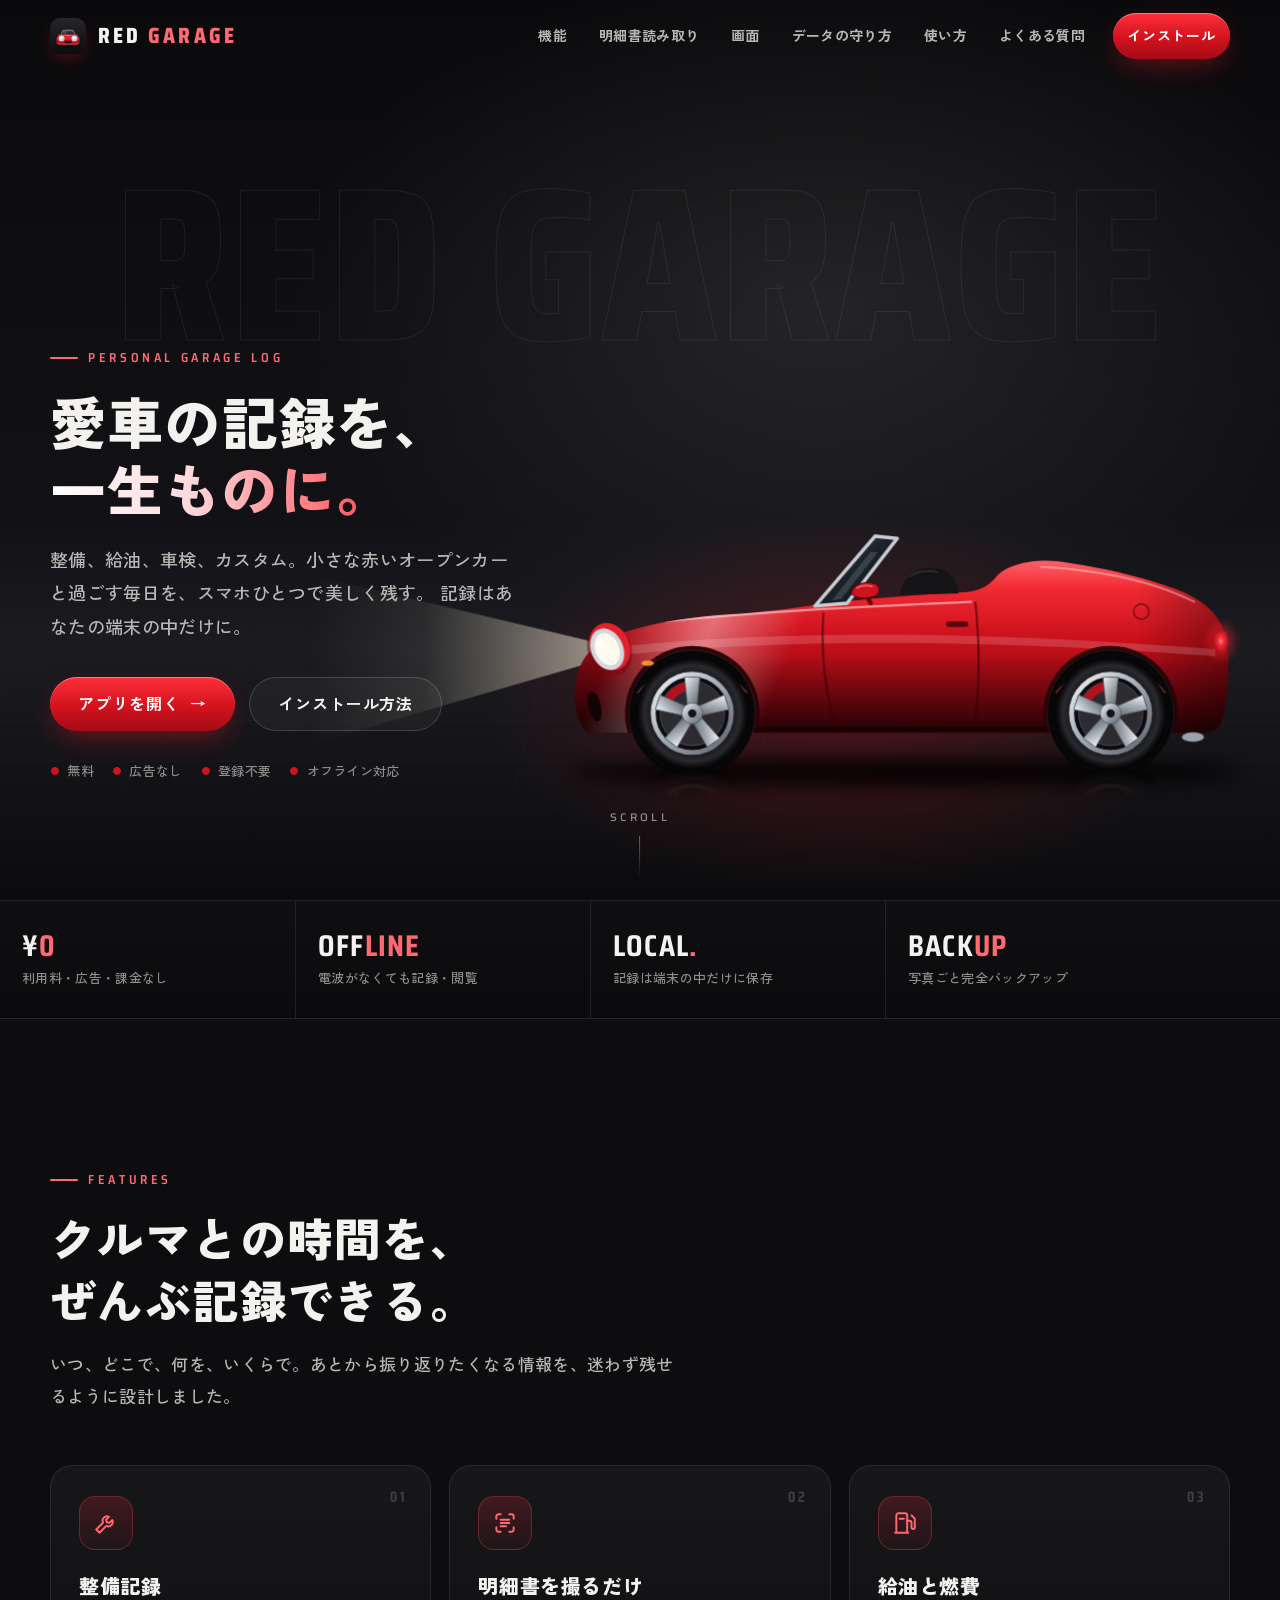
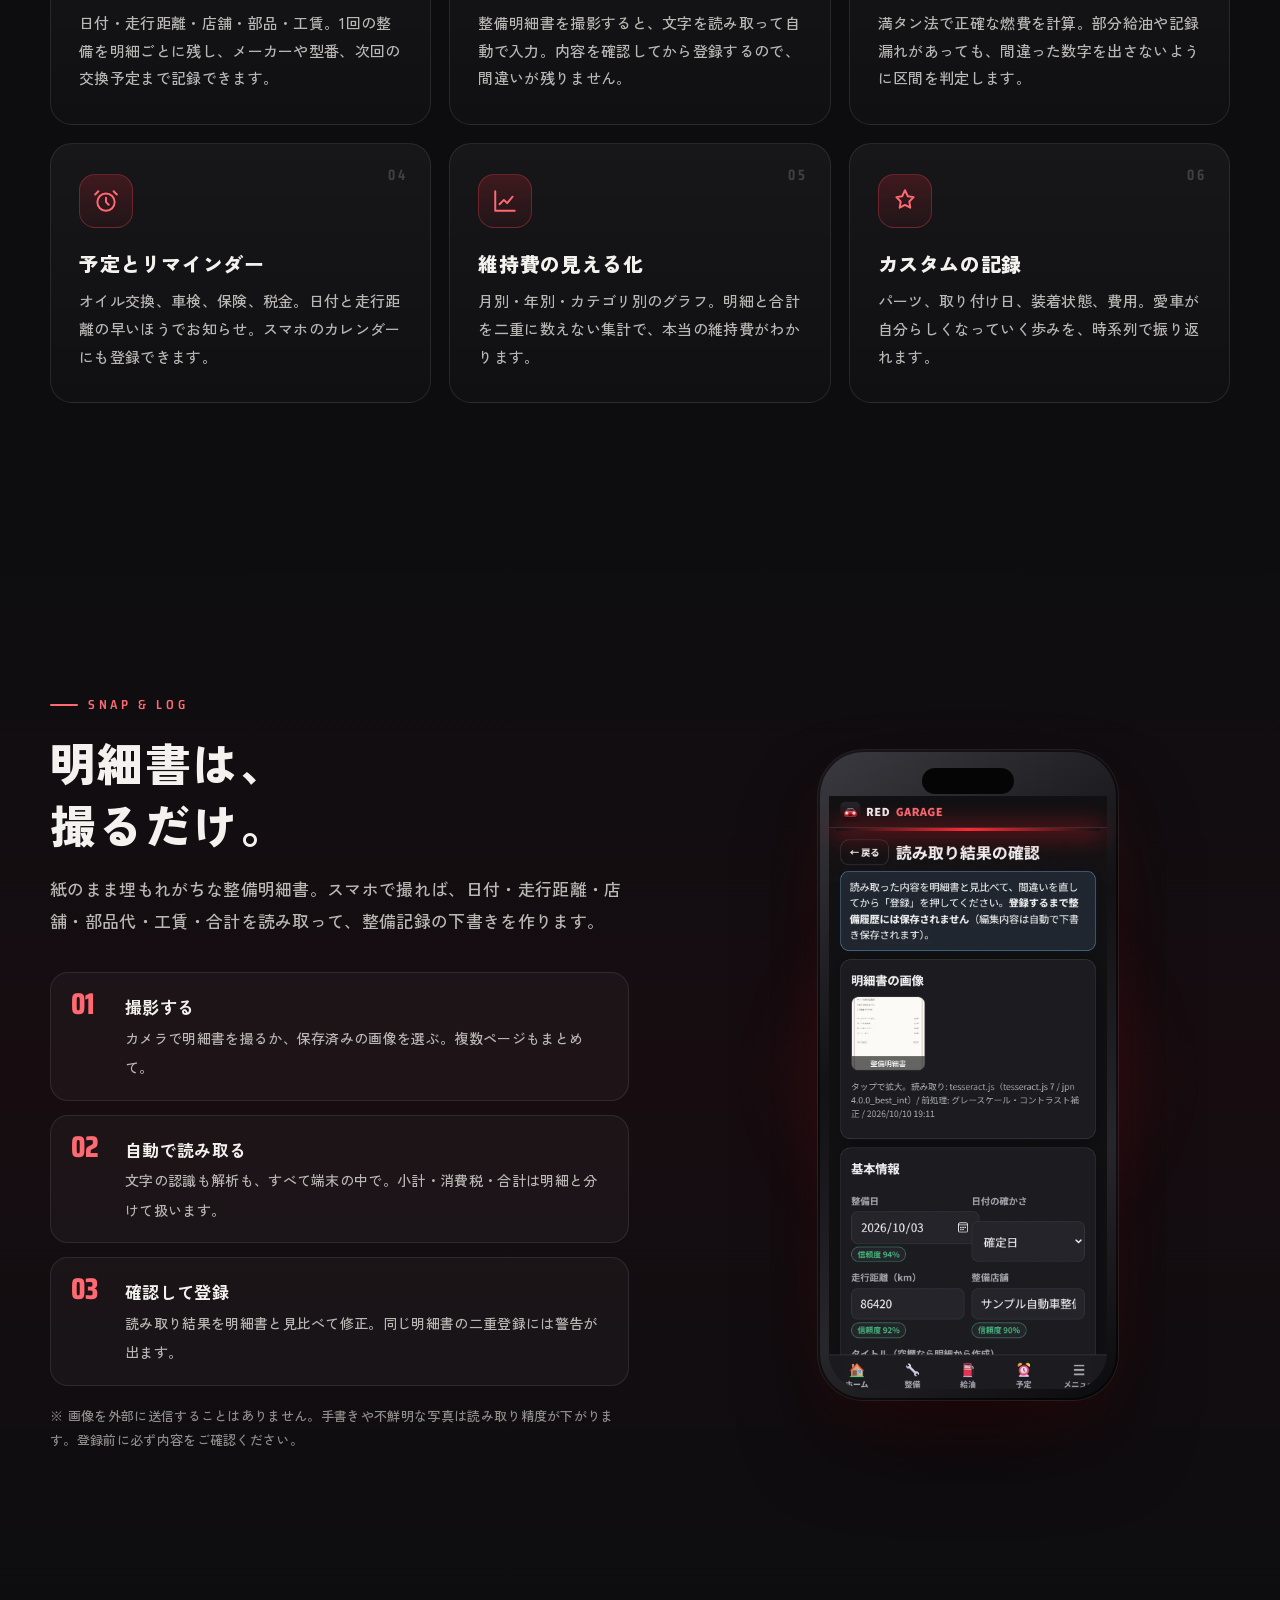
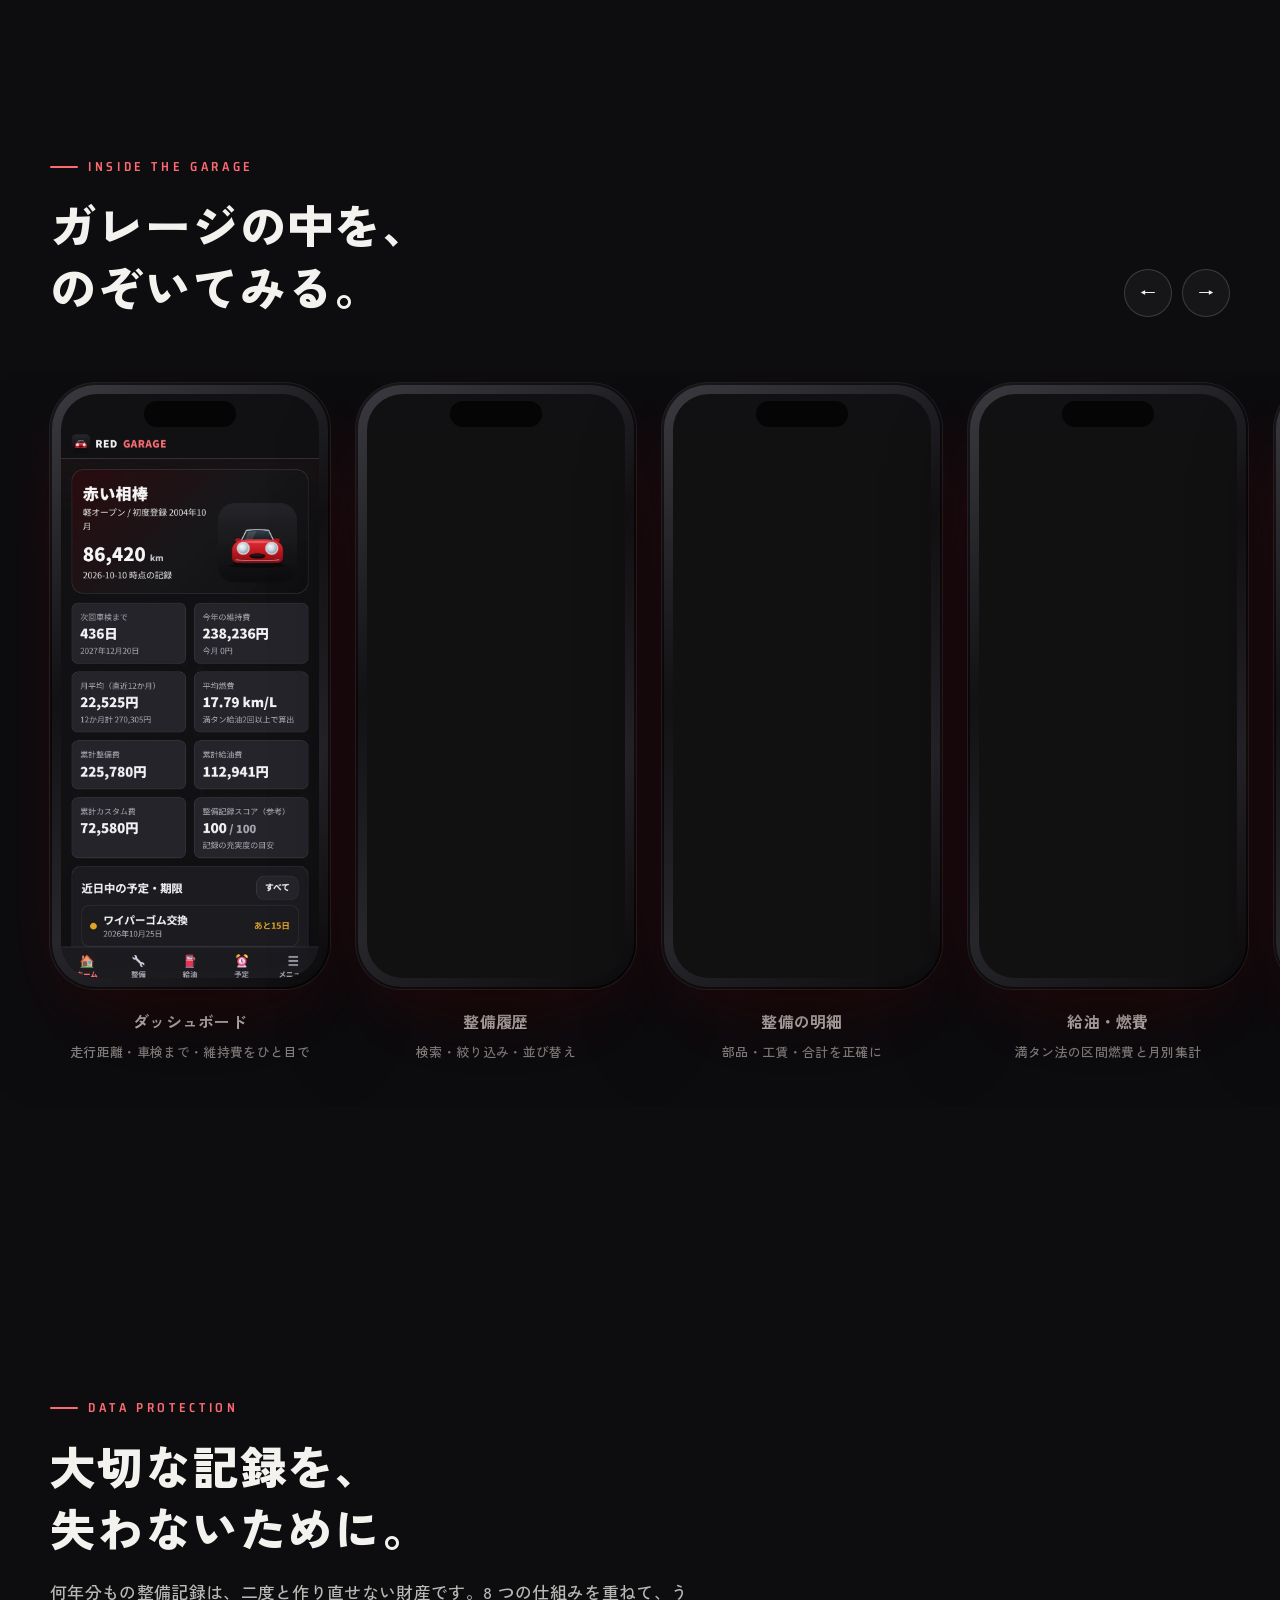
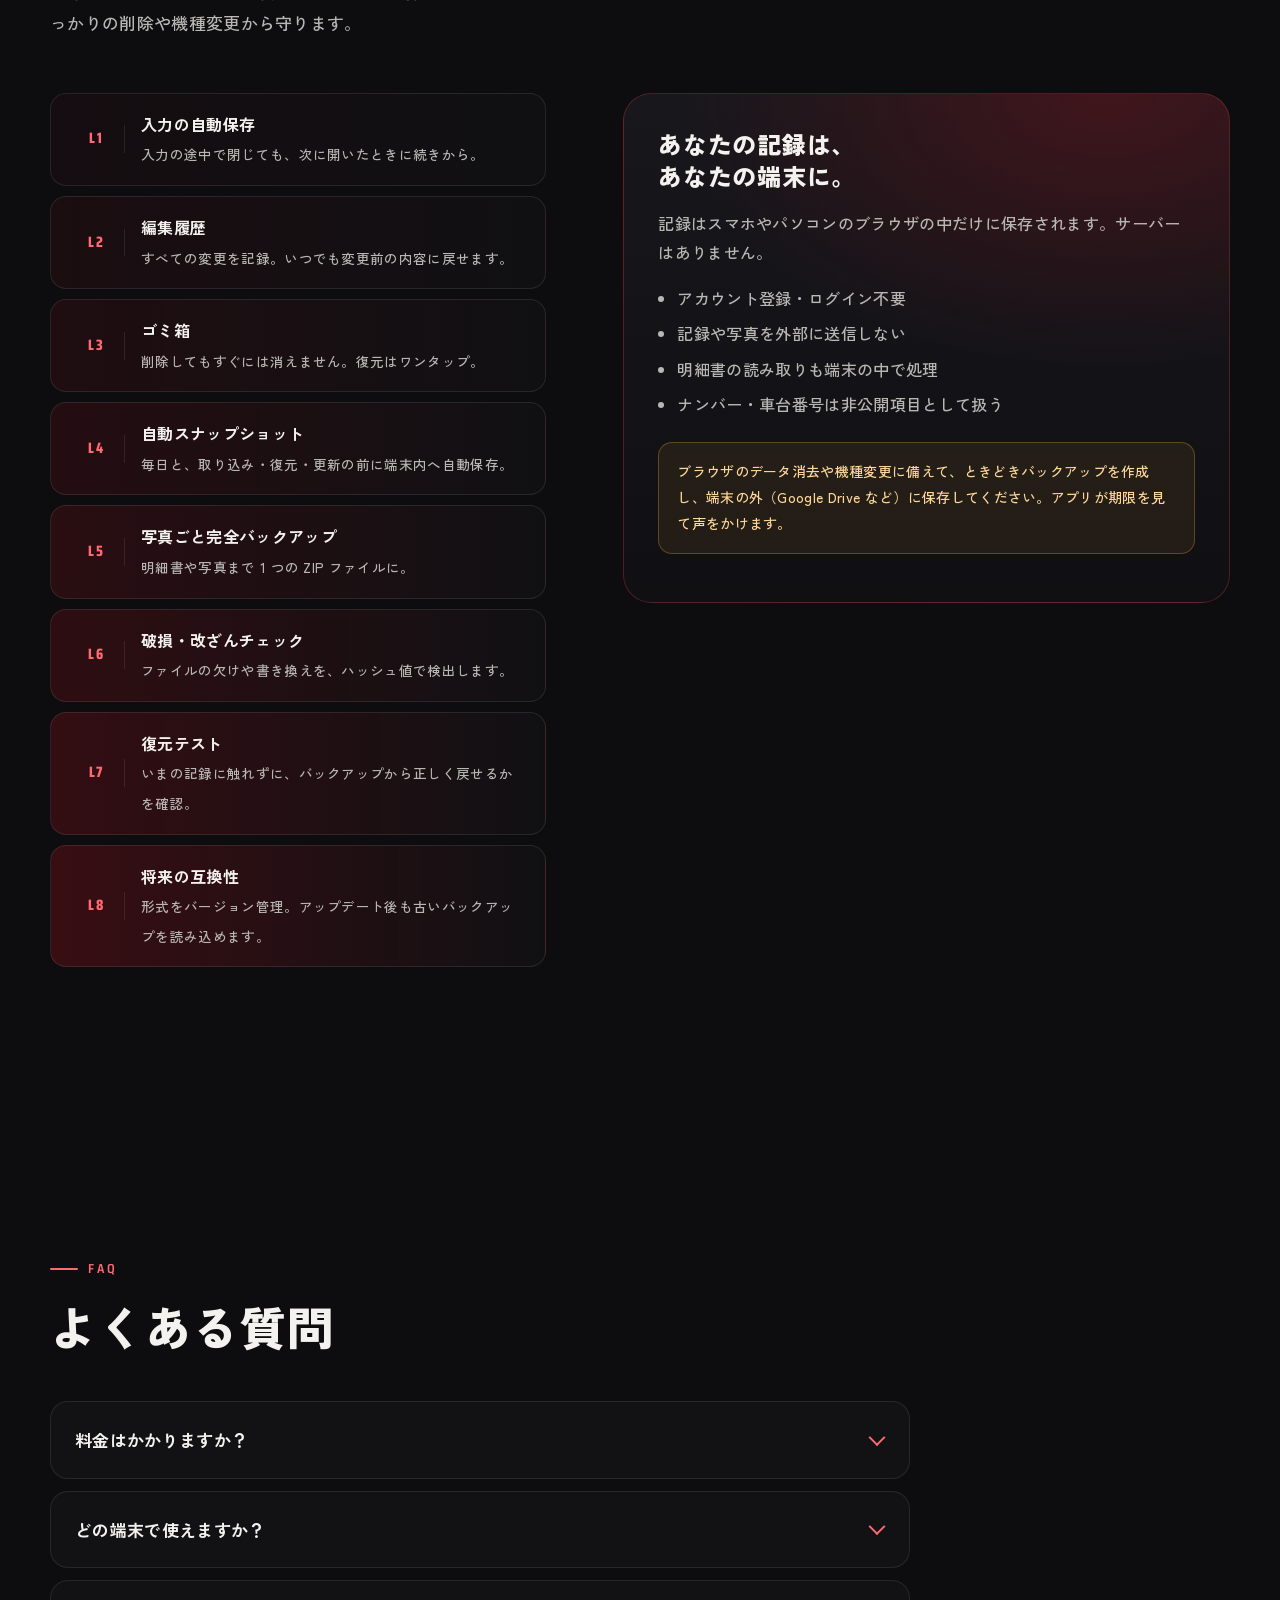
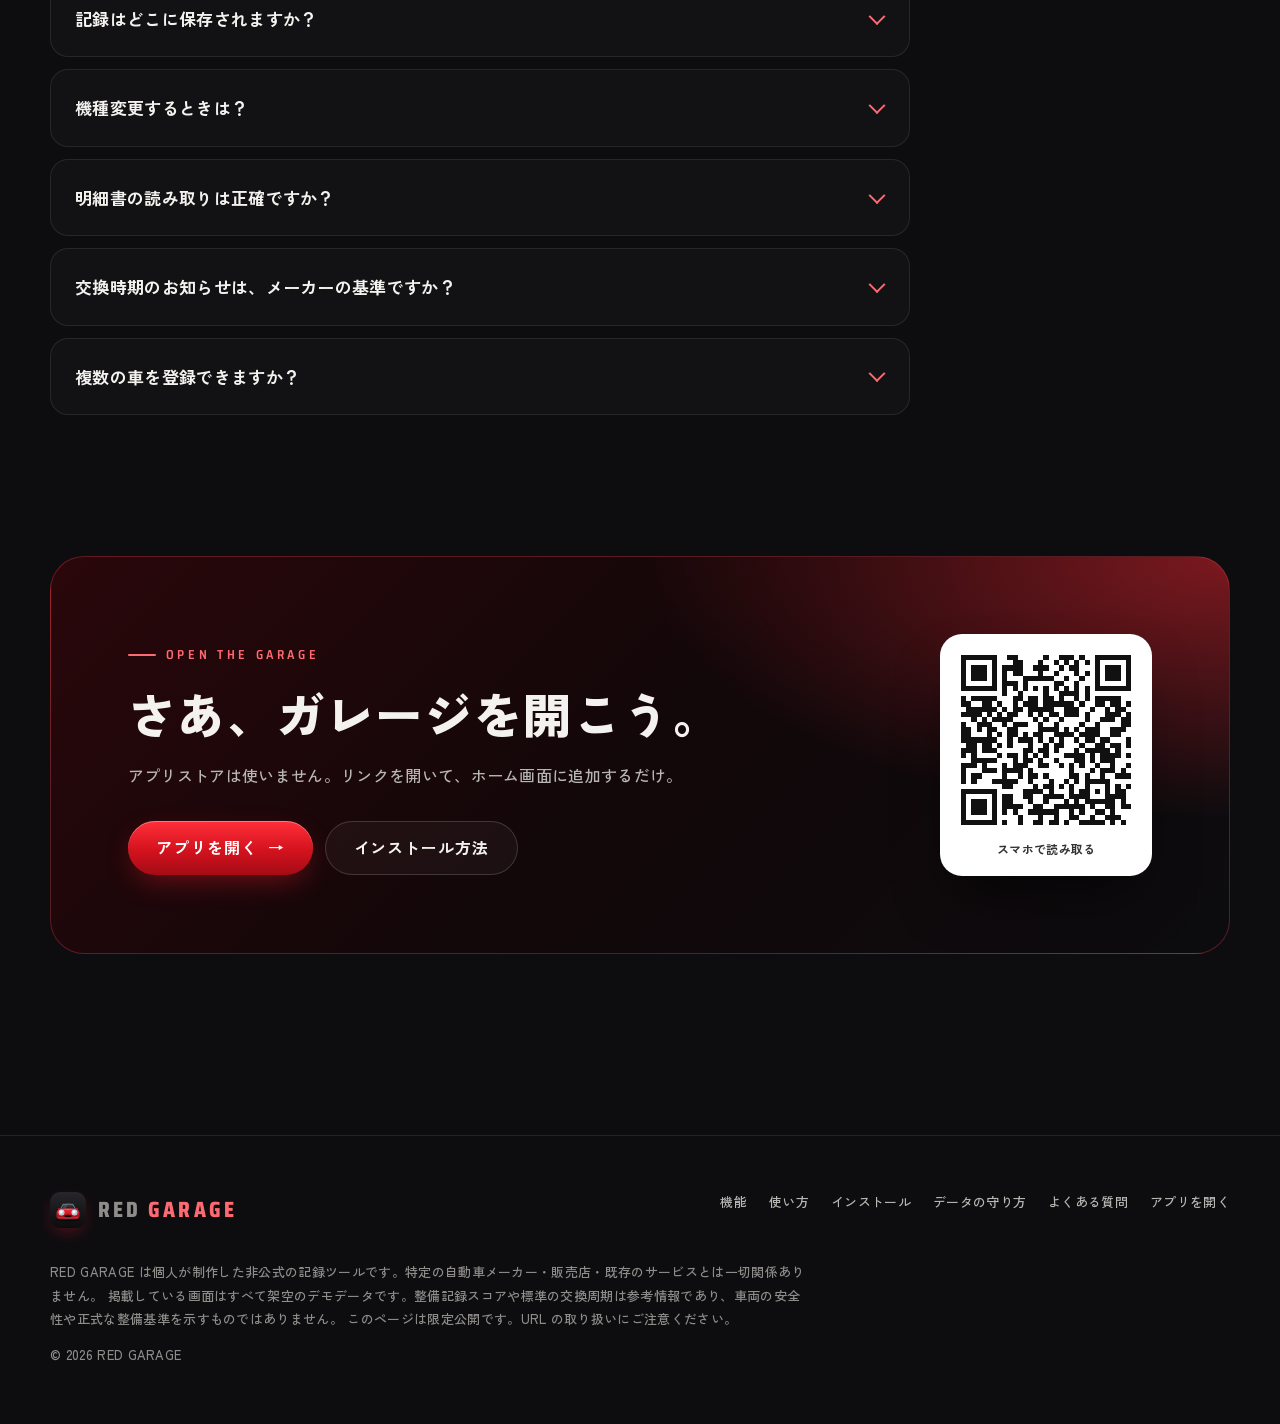
==== index.html @ fd44ebc1 "RED GARAGE 公開" ====
<!doctype html>
<html lang="ja" class="no-js">
  <head>
    <meta charset="UTF-8" />
<meta name="viewport" content="width=device-width, initial-scale=1, viewport-fit=cover" />
<meta name="theme-color" content="#0d0d10" />
<!-- 限定公開: 検索エンジン・AI クローラーに収集させない -->
<meta name="robots" content="noindex, nofollow, noarchive, noimageindex, nosnippet" />
<meta name="googlebot" content="noindex, nofollow" />
<meta name="referrer" content="strict-origin-when-cross-origin" />
<meta http-equiv="Content-Security-Policy" content="default-src 'self'; img-src 'self' data:; style-src 'self' 'unsafe-inline'; script-src 'self'; font-src 'self'; connect-src 'self'; object-src 'none'; base-uri 'self'; form-action 'none'" />
<meta property="og:type" content="website" />
<meta property="og:site_name" content="RED GARAGE" />
<meta property="og:image" content="https://donadonaa24-cyber.github.io/red-garage/og.png" />
<meta property="og:image:width" content="1200" />
<meta property="og:image:height" content="630" />
<meta name="twitter:card" content="summary_large_image" />
<link rel="icon" href="./icon.svg" type="image/svg+xml" />
<link rel="apple-touch-icon" href="./apple-touch-icon.png" />

    <title>RED GARAGE — 愛車の記録を、一生ものに。</title>
    <meta name="description" content="整備・給油・車検・カスタムの記録を、スマホの中に美しく残す個人用ガレージアプリ。無料・広告なし・オフライン対応。" />
    <meta property="og:title" content="RED GARAGE — 愛車の記録を、一生ものに。" />
    <meta property="og:description" content="整備・給油・車検・カスタムの記録を、スマホの中に美しく残す個人用ガレージアプリ。" />
    <meta property="og:url" content="https://donadonaa24-cyber.github.io/red-garage/" />
    <script type="module" crossorigin src="./assets/main-HFfTARI3.js"></script>
    <link rel="stylesheet" crossorigin href="./assets/main-BZOD5uUi.css">
  </head>
  <body data-page="index">
    <a class="skip" href="#main">本文へ移動</a>
<header class="header" id="top">
  <div class="wrap bar">
    <a class="logo" href="./index.html" aria-label="RED GARAGE トップ">
      <img src="./icon.svg" alt="" width="36" height="36" />
      <span>RED <b>GARAGE</b></span>
    </a>
    <button class="menu-btn" type="button" aria-label="メニューを開く" aria-expanded="false" aria-controls="site-nav"><span></span><span></span><span></span></button>
    <nav class="nav" id="site-nav" aria-label="サイト内メニュー">
      <a href="./index.html#features">機能</a>
      <a href="./index.html#scan">明細書読み取り</a>
      <a href="./index.html#screens">画面</a>
      <a href="./index.html#protect">データの守り方</a>
      <a href="./guide.html" data-nav="guide">使い方</a>
      <a href="./index.html#faq">よくある質問</a>
      <a class="btn btn-red btn-sm" href="./install.html" data-nav="install">インストール</a>
    </nav>
  </div>
</header>

    <main id="main">
      <!-- ============ HERO ============ -->
      <section class="hero" aria-labelledby="hero-title">
        <div class="hero-wordmark h-display" aria-hidden="true">RED GARAGE</div>
        <div class="wrap hero-inner">
          <div class="hero-copy">
            <span class="eyebrow rise">Personal Garage Log</span>
            <h1 id="hero-title" class="rise" style="--d: 0.08s"><span class="nb">愛車の記録を、</span><span class="accent">一生ものに。</span></h1>
            <p class="lead rise" style="--d: 0.16s">
              整備、給油、車検、カスタム。小さな赤いオープンカーと過ごす毎日を、スマホひとつで美しく残す。
              記録はあなたの端末の中だけに。
            </p>
            <div class="ctas rise" style="--d: 0.24s">
              <a class="btn btn-red" href="./app/">アプリを開く <span class="arrow" aria-hidden="true">→</span></a>
              <a class="btn" href="./install.html">インストール方法</a>
            </div>
            <div class="badges rise" style="--d: 0.32s"><span>無料</span><span>広告なし</span><span>登録不要</span><span>オフライン対応</span></div>
          </div>
          <div class="hero-car">
            <svg class="car-svg" viewBox="0 0 1200 560" xmlns="http://www.w3.org/2000/svg" role="img" aria-labelledby="car-title">
  <title id="car-title">赤い小型オープンカーのイラスト</title>
  <defs>
    <path id="body-shape" d="M150 410 C132 392 126 352 138 318 C146 296 162 282 186 272 C230 254 290 244 352 240 C400 237 440 232 478 226 C540 218 620 212 690 208 C712 207 724 200 736 186 C752 166 800 158 838 166 C880 172 940 184 994 204 C1030 218 1056 238 1064 270 C1072 304 1070 350 1060 392 C1056 404 1046 410 1032 410 L989.7 410 A94 94 0 1 0 810.3 410 L389.7 410 A94 94 0 1 0 210.3 410 Z"/>
    <linearGradient id="g-body" x1="0" y1="0" x2="0" y2="1">
      <stop offset="0" stop-color="#ff6168"/>
      <stop offset="0.16" stop-color="#f22a33"/>
      <stop offset="0.46" stop-color="#c9101b"/>
      <stop offset="0.78" stop-color="#8c0912"/>
      <stop offset="1" stop-color="#4f040a"/>
    </linearGradient>
    <linearGradient id="g-shade" x1="0" y1="0" x2="0" y2="1">
      <stop offset="0.55" stop-color="#000" stop-opacity="0"/>
      <stop offset="1" stop-color="#000" stop-opacity="0.55"/>
    </linearGradient>
    <linearGradient id="g-nose" x1="0" y1="0" x2="1" y2="0">
      <stop offset="0" stop-color="#000" stop-opacity="0.35"/>
      <stop offset="0.18" stop-color="#000" stop-opacity="0"/>
      <stop offset="0.85" stop-color="#000" stop-opacity="0"/>
      <stop offset="1" stop-color="#000" stop-opacity="0.4"/>
    </linearGradient>
    <linearGradient id="g-glass" x1="0" y1="0" x2="1" y2="1">
      <stop offset="0" stop-color="#55657a"/>
      <stop offset="0.45" stop-color="#1c232c"/>
      <stop offset="1" stop-color="#0b0e12"/>
    </linearGradient>
    <linearGradient id="g-sweep" x1="0" y1="0" x2="1" y2="0">
      <stop offset="0" stop-color="#fff" stop-opacity="0"/>
      <stop offset="0.5" stop-color="#fff" stop-opacity="0.38"/>
      <stop offset="1" stop-color="#fff" stop-opacity="0"/>
    </linearGradient>
    <radialGradient id="g-tire" cx="0.5" cy="0.5" r="0.5">
      <stop offset="0.7" stop-color="#18181b"/>
      <stop offset="0.86" stop-color="#2a2a2f"/>
      <stop offset="0.94" stop-color="#121214"/>
      <stop offset="1" stop-color="#050506"/>
    </radialGradient>
    <linearGradient id="g-rim" x1="0" y1="0" x2="1" y2="1">
      <stop offset="0" stop-color="#f4f6f8"/>
      <stop offset="0.45" stop-color="#a9b0b8"/>
      <stop offset="1" stop-color="#5d636b"/>
    </linearGradient>
    <radialGradient id="g-lens" cx="0.4" cy="0.35" r="0.75">
      <stop offset="0" stop-color="#ffffff"/>
      <stop offset="0.5" stop-color="#dfe7ef"/>
      <stop offset="1" stop-color="#7d8fa3"/>
    </radialGradient>
    <linearGradient id="g-beam" x1="1" y1="0" x2="0" y2="0">
      <stop offset="0" stop-color="#fff6dc" stop-opacity="0.55"/>
      <stop offset="0.6" stop-color="#fff6dc" stop-opacity="0.08"/>
      <stop offset="1" stop-color="#fff6dc" stop-opacity="0"/>
    </linearGradient>
    <radialGradient id="g-tail" cx="0.5" cy="0.5" r="0.5">
      <stop offset="0" stop-color="#ffd0d3"/>
      <stop offset="0.35" stop-color="#ff2b36"/>
      <stop offset="1" stop-color="#7a0710"/>
    </radialGradient>
    <linearGradient id="g-refl" x1="0" y1="0" x2="0" y2="1">
      <stop offset="0" stop-color="#fff" stop-opacity="0.22"/>
      <stop offset="0.35" stop-color="#fff" stop-opacity="0"/>
    </linearGradient>
    <mask id="m-refl" maskUnits="userSpaceOnUse" x="0" y="462" width="1200" height="120">
      <rect x="0" y="462" width="1200" height="120" fill="url(#g-refl)"/>
    </mask>
    <clipPath id="c-body"><use href="#body-shape"/></clipPath>
    <filter id="f-blur" x="-20%" y="-200%" width="140%" height="500%"><feGaussianBlur stdDeviation="12"/></filter>
    <filter id="f-glow" x="-100%" y="-100%" width="300%" height="300%"><feGaussianBlur stdDeviation="6"/></filter>
    <g id="wheel">
      <circle r="80" fill="url(#g-tire)"/>
      <circle r="58" fill="#0c0c0e"/>
      <circle r="46" fill="#2b2b30" stroke="#3d3d44" stroke-width="2"/>
      <path d="M-22 -40 A46 46 0 0 1 22 -40 L14 -30 A34 34 0 0 0 -14 -30 Z" fill="#b3121c" transform="rotate(-38)"/>
      <g class="wheel-spin">
        <circle r="56" fill="none" stroke="url(#g-rim)" stroke-width="7"/>
        <g fill="url(#g-rim)" stroke="#4a4f56" stroke-width="1">
          <path d="M-7 -12 L-11 -52 L11 -52 L7 -12 Z"/>
          <path d="M-7 -12 L-11 -52 L11 -52 L7 -12 Z" transform="rotate(72)"/>
          <path d="M-7 -12 L-11 -52 L11 -52 L7 -12 Z" transform="rotate(144)"/>
          <path d="M-7 -12 L-11 -52 L11 -52 L7 -12 Z" transform="rotate(216)"/>
          <path d="M-7 -12 L-11 -52 L11 -52 L7 -12 Z" transform="rotate(288)"/>
        </g>
        <circle r="15" fill="url(#g-rim)" stroke="#4a4f56"/>
        <circle r="6" fill="#141416"/>
      </g>
    </g>
    <g id="car-main">
      <!-- ホイールハウスの奥 -->
      <circle cx="300" cy="382" r="90" fill="#070708"/>
      <circle cx="900" cy="382" r="90" fill="#070708"/>
      <!-- ボディ -->
      <use href="#body-shape" fill="url(#g-body)"/>
      <g clip-path="url(#c-body)">
        <rect x="120" y="150" width="960" height="270" fill="url(#g-nose)"/>
        <rect x="120" y="150" width="960" height="270" fill="url(#g-shade)"/>
        <!-- 肩の映り込み -->
        <path d="M200 286 C380 268 640 258 1050 290 L1050 300 C640 270 380 280 200 298 Z" fill="#fff" opacity="0.16"/>
        <path d="M260 250 C400 236 520 230 700 222" stroke="#fff" stroke-opacity="0.5" stroke-width="3" fill="none" stroke-linecap="round"/>
        <path d="M800 172 C880 176 960 192 1020 222" stroke="#fff" stroke-opacity="0.35" stroke-width="3" fill="none" stroke-linecap="round"/>
        <!-- 光が流れる -->
        <g class="sweep"><rect x="300" y="140" width="260" height="300" fill="url(#g-sweep)" transform="skewX(-22)"/></g>
      </g>
      <!-- ホイールアーチの縁 -->
      <path d="M210.3 410 A94 94 0 1 1 389.7 410" fill="none" stroke="#2a0206" stroke-width="5"/>
      <path d="M810.3 410 A94 94 0 1 1 989.7 410" fill="none" stroke="#2a0206" stroke-width="5"/>
      <path d="M222 352 A100 100 0 0 1 378 352" fill="none" stroke="#ff7a80" stroke-opacity="0.35" stroke-width="2.5" stroke-linecap="round"/>
      <path d="M822 352 A100 100 0 0 1 978 352" fill="none" stroke="#ff7a80" stroke-opacity="0.35" stroke-width="2.5" stroke-linecap="round"/>
      <!-- サイドシルの陰 -->
      <path d="M392 404 L808 404" stroke="#000" stroke-opacity="0.5" stroke-width="6"/>
      <!-- ドアの合わせ目・ハンドル -->
      <path d="M488 238 C484 300 492 360 506 404" stroke="#3a0207" stroke-opacity="0.75" stroke-width="2.5" fill="none"/>
      <path d="M706 222 C713 290 712 350 704 404" stroke="#3a0207" stroke-opacity="0.75" stroke-width="2.5" fill="none"/>
      <rect x="664" y="250" width="32" height="8" rx="4" fill="#3a0207" opacity="0.8"/>
      <!-- 給油口 -->
      <circle cx="944" cy="236" r="11" fill="none" stroke="#3a0207" stroke-opacity="0.6" stroke-width="2"/>
      <!-- シート -->
      <path d="M598 212 C602 182 628 170 652 174 C672 178 680 194 682 210 Z" fill="#141416"/>
      <path d="M612 186 C622 178 640 176 652 180" stroke="#2c2c31" stroke-width="3" fill="none"/>
      <!-- フロントガラス -->
      <path d="M476 228 L562 128 L594 131 L522 224 Z" fill="url(#g-glass)" stroke="#c9ced4" stroke-width="5" stroke-linejoin="round"/>
      <path d="M500 220 L556 150 L566 151 L514 218 Z" fill="#fff" opacity="0.14"/>
      <!-- ミラー -->
      <path d="M556 224 L548 210" stroke="#5c050b" stroke-width="6" stroke-linecap="round"/>
      <path d="M528 210 C530 196 548 192 562 196 C570 199 570 210 562 214 C552 218 534 218 528 210 Z" fill="#d0141e" stroke="#5c050b" stroke-width="1.5"/>
      <path d="M536 202 C542 198 552 198 558 200" stroke="#ff9aa0" stroke-opacity="0.6" stroke-width="2.5" fill="none" stroke-linecap="round"/>
      <!-- 丸目ヘッドライト -->
      <g transform="rotate(-24 178 290)">
        <ellipse cx="181" cy="292" rx="31" ry="39" fill="#7d0710" opacity="0.55"/>
        <ellipse cx="183" cy="288" rx="28" ry="35" fill="#e2222c"/>
        <ellipse cx="178" cy="290" rx="23" ry="31" fill="#d4d8dd"/>
        <ellipse class="lamp-core" cx="178" cy="290" rx="17" ry="24" fill="url(#g-lens)"/>
        <ellipse cx="172" cy="281" rx="5" ry="7" fill="#fff" opacity="0.9"/>
      </g>
      <!-- ウインカー・開口部 -->
      <ellipse cx="236" cy="310" rx="9" ry="4" fill="#ff9d2e" opacity="0.9"/>
      <ellipse cx="160" cy="372" rx="9" ry="22" fill="#130305" transform="rotate(-12 160 372)"/>
      <!-- テールランプ -->
      <ellipse cx="1058" cy="278" rx="11" ry="17" fill="url(#g-tail)"/>
      <ellipse cx="1058" cy="278" rx="20" ry="26" fill="#ff2b36" opacity="0.35" filter="url(#f-glow)"/>
      <!-- マフラー -->
      <ellipse cx="1018" cy="416" rx="16" ry="7" fill="#9aa1a9" stroke="#3d4148"/>
      <!-- 車輪 -->
      <use href="#wheel" x="300" y="382"/>
      <use href="#wheel" x="900" y="382"/>
    </g>
  </defs>

  <!-- 床の影 -->
  <ellipse cx="606" cy="466" rx="480" ry="20" fill="#000" opacity="0.85" filter="url(#f-blur)"/>
  <g class="drive">
    <!-- ヘッドライトの光 -->
    <path class="beam" d="M170 282 L-260 180 L-260 430 L172 304 Z" fill="url(#g-beam)" style="mix-blend-mode:screen"/>
    <use href="#car-main"/>
    <!-- 床への映り込み -->
    <g mask="url(#m-refl)" opacity="0.9">
      <use href="#car-main" transform="translate(0 924) scale(1 -1)"/>
    </g>
  </g>
</svg>

          </div>
        </div>
        <div class="scroll-cue" aria-hidden="true">SCROLL<i></i></div>
      </section>

      <!-- ============ STRIP ============ -->
      <div class="strip">
        <ul class="wrap">
          <li class="reveal"><div class="k">¥<em>0</em></div><div class="v">利用料・広告・課金なし</div></li>
          <li class="reveal" style="--d: 0.08s"><div class="k">OFF<em>LINE</em></div><div class="v">電波がなくても記録・閲覧</div></li>
          <li class="reveal" style="--d: 0.16s"><div class="k">LOCAL<em>.</em></div><div class="v">記録は端末の中だけに保存</div></li>
          <li class="reveal" style="--d: 0.24s"><div class="k">BACK<em>UP</em></div><div class="v">写真ごと完全バックアップ</div></li>
        </ul>
      </div>

      <!-- ============ FEATURES ============ -->
      <section class="block" id="features" aria-labelledby="features-title">
        <div class="wrap">
          <span class="eyebrow reveal">Features</span>
          <h2 id="features-title" class="section-title reveal">クルマとの時間を、<br />ぜんぶ記録できる。</h2>
          <p class="section-lead reveal">いつ、どこで、何を、いくらで。あとから振り返りたくなる情報を、迷わず残せるように設計しました。</p>
          <div class="grid-3">
            <article class="card reveal">
              <span class="num">01</span>
              <div class="ico"><svg viewBox="0 0 24 24" fill="none" stroke="currentColor" stroke-width="1.8" stroke-linecap="round" stroke-linejoin="round"><path d="M14.7 6.3a4 4 0 0 0-5.4 5.4L3 18l3 3 6.3-6.3a4 4 0 0 0 5.4-5.4l-2.6 2.6-2.4-.6-.6-2.4z"/></svg></div>
              <h3>整備記録</h3>
              <p>日付・走行距離・店舗・部品・工賃。1回の整備を明細ごとに残し、メーカーや型番、次回の交換予定まで記録できます。</p>
            </article>
            <article class="card reveal" style="--d: 0.08s">
              <span class="num">02</span>
              <div class="ico"><svg viewBox="0 0 24 24" fill="none" stroke="currentColor" stroke-width="1.8" stroke-linecap="round" stroke-linejoin="round"><path d="M4 8V6a2 2 0 0 1 2-2h2M16 4h2a2 2 0 0 1 2 2v2M20 16v2a2 2 0 0 1-2 2h-2M8 20H6a2 2 0 0 1-2-2v-2"/><path d="M8 9h8M8 12h8M8 15h5"/></svg></div>
              <h3>明細書を撮るだけ</h3>
              <p>整備明細書を撮影すると、文字を読み取って自動で入力。内容を確認してから登録するので、間違いが残りません。</p>
            </article>
            <article class="card reveal" style="--d: 0.16s">
              <span class="num">03</span>
              <div class="ico"><svg viewBox="0 0 24 24" fill="none" stroke="currentColor" stroke-width="1.8" stroke-linecap="round" stroke-linejoin="round"><path d="M4 21V5a2 2 0 0 1 2-2h6a2 2 0 0 1 2 2v16M3 21h12M7 8h4"/><path d="M14 10h2a2 2 0 0 1 2 2v4a1.5 1.5 0 0 0 3 0V8l-3-3"/></svg></div>
              <h3>給油と燃費</h3>
              <p>満タン法で正確な燃費を計算。部分給油や記録漏れがあっても、間違った数字を出さないように区間を判定します。</p>
            </article>
            <article class="card reveal">
              <span class="num">04</span>
              <div class="ico"><svg viewBox="0 0 24 24" fill="none" stroke="currentColor" stroke-width="1.8" stroke-linecap="round" stroke-linejoin="round"><circle cx="12" cy="13" r="8"/><path d="M12 9v4l2.5 2.5M5 3 2 6M19 3l3 3"/></svg></div>
              <h3>予定とリマインダー</h3>
              <p>オイル交換、車検、保険、税金。日付と走行距離の早いほうでお知らせ。スマホのカレンダーにも登録できます。</p>
            </article>
            <article class="card reveal" style="--d: 0.08s">
              <span class="num">05</span>
              <div class="ico"><svg viewBox="0 0 24 24" fill="none" stroke="currentColor" stroke-width="1.8" stroke-linecap="round" stroke-linejoin="round"><path d="M3 3v18h18"/><path d="M7 15l4-4 3 3 5-6"/></svg></div>
              <h3>維持費の見える化</h3>
              <p>月別・年別・カテゴリ別のグラフ。明細と合計を二重に数えない集計で、本当の維持費がわかります。</p>
            </article>
            <article class="card reveal" style="--d: 0.16s">
              <span class="num">06</span>
              <div class="ico"><svg viewBox="0 0 24 24" fill="none" stroke="currentColor" stroke-width="1.8" stroke-linecap="round" stroke-linejoin="round"><path d="M12 2l2.6 5.6L20 8.4l-4 4.1.9 5.7L12 15.6 7.1 18.2 8 12.5 4 8.4l5.4-.8z"/></svg></div>
              <h3>カスタムの記録</h3>
              <p>パーツ、取り付け日、装着状態、費用。愛車が自分らしくなっていく歩みを、時系列で振り返れます。</p>
            </article>
          </div>
        </div>
      </section>

      <!-- ============ SCAN ============ -->
      <section class="block" id="scan" aria-labelledby="scan-title" style="background: linear-gradient(180deg, transparent, rgba(211, 18, 29, 0.05) 50%, transparent)">
        <div class="wrap split">
          <div>
            <span class="eyebrow reveal">Snap &amp; Log</span>
            <h2 id="scan-title" class="section-title reveal">明細書は、<br />撮るだけ。</h2>
            <p class="section-lead reveal">紙のまま埋もれがちな整備明細書。スマホで撮れば、日付・走行距離・店舗・部品代・工賃・合計を読み取って、整備記録の下書きを作ります。</p>
            <ol class="steps">
              <li class="reveal"><strong>撮影する</strong><span>カメラで明細書を撮るか、保存済みの画像を選ぶ。複数ページもまとめて。</span></li>
              <li class="reveal" style="--d: 0.08s"><strong>自動で読み取る</strong><span>文字の認識も解析も、すべて端末の中で。小計・消費税・合計は明細と分けて扱います。</span></li>
              <li class="reveal" style="--d: 0.16s"><strong>確認して登録</strong><span>読み取り結果を明細書と見比べて修正。同じ明細書の二重登録には警告が出ます。</span></li>
            </ol>
            <p class="note reveal">※ 画像を外部に送信することはありません。手書きや不鮮明な写真は読み取り精度が下がります。登録前に必ず内容をご確認ください。</p>
          </div>
          <div class="split-media reveal">
            <div class="halo"></div>
            <div class="phone scan"><img src="./shots/ocr-review.webp" alt="明細書の読み取り結果を確認する画面" width="390" height="844" loading="lazy" decoding="async" /></div>
          </div>
        </div>
      </section>

      <!-- ============ SCREENS ============ -->
      <section class="block" id="screens" aria-labelledby="screens-title">
        <div class="wrap head-row">
          <div>
            <span class="eyebrow reveal">Inside the Garage</span>
            <h2 id="screens-title" class="section-title reveal">ガレージの中を、<br />のぞいてみる。</h2>
          </div>
          <div class="gallery-nav reveal">
            <button type="button" data-scroll="-1" aria-label="前の画面">←</button>
            <button type="button" data-scroll="1" aria-label="次の画面">→</button>
          </div>
        </div>
        <div class="gallery" tabindex="0" aria-label="アプリの画面（横にスクロール）">
          <figure class="reveal"><div class="phone"><img src="./shots/dashboard.webp" alt="ダッシュボード画面" width="390" height="844" loading="lazy" decoding="async" /></div><figcaption><b>ダッシュボード</b><span>走行距離・車検まで・維持費をひと目で</span></figcaption></figure>
          <figure class="reveal" style="--d: 0.06s"><div class="phone"><img src="./shots/maintenance.webp" alt="整備履歴の一覧画面" width="390" height="844" loading="lazy" decoding="async" /></div><figcaption><b>整備履歴</b><span>検索・絞り込み・並び替え</span></figcaption></figure>
          <figure class="reveal" style="--d: 0.12s"><div class="phone"><img src="./shots/maintenance-detail.webp" alt="整備記録の明細画面" width="390" height="844" loading="lazy" decoding="async" /></div><figcaption><b>整備の明細</b><span>部品・工賃・合計を正確に</span></figcaption></figure>
          <figure class="reveal" style="--d: 0.18s"><div class="phone"><img src="./shots/fuel.webp" alt="給油と燃費の画面" width="390" height="844" loading="lazy" decoding="async" /></div><figcaption><b>給油・燃費</b><span>満タン法の区間燃費と月別集計</span></figcaption></figure>
          <figure class="reveal"><div class="phone"><img src="./shots/reminders.webp" alt="予定とリマインダーの画面" width="390" height="844" loading="lazy" decoding="async" /></div><figcaption><b>予定・リマインダー</b><span>日付と走行距離で管理</span></figcaption></figure>
          <figure class="reveal"><div class="phone"><img src="./shots/dashboard-charts.webp" alt="月別とカテゴリ別の支出グラフ" width="390" height="844" loading="lazy" decoding="async" /></div><figcaption><b>維持費グラフ</b><span>月別・カテゴリ別に分析</span></figcaption></figure>
          <figure class="reveal"><div class="phone"><img src="./shots/backup.webp" alt="バックアップと復元の画面" width="390" height="844" loading="lazy" decoding="async" /></div><figcaption><b>バックアップ</b><span>写真ごと保存・復元テスト</span></figcaption></figure>
        </div>
      </section>

      <!-- ============ PROTECT ============ -->
      <section class="block" id="protect" aria-labelledby="protect-title">
        <div class="wrap">
          <span class="eyebrow reveal">Data Protection</span>
          <h2 id="protect-title" class="section-title reveal">大切な記録を、<br />失わないために。</h2>
          <p class="section-lead reveal">何年分もの整備記録は、二度と作り直せない財産です。8 つの仕組みを重ねて、うっかりの削除や機種変更から守ります。</p>
          <div class="shield-wrap">
            <ol class="layers">
              <li class="reveal" style="--i: 1"><span class="lv">L1</span><div><b>入力の自動保存</b><span>入力の途中で閉じても、次に開いたときに続きから。</span></div></li>
              <li class="reveal" style="--i: 2"><span class="lv">L2</span><div><b>編集履歴</b><span>すべての変更を記録。いつでも変更前の内容に戻せます。</span></div></li>
              <li class="reveal" style="--i: 3"><span class="lv">L3</span><div><b>ゴミ箱</b><span>削除してもすぐには消えません。復元はワンタップ。</span></div></li>
              <li class="reveal" style="--i: 4"><span class="lv">L4</span><div><b>自動スナップショット</b><span>毎日と、取り込み・復元・更新の前に端末内へ自動保存。</span></div></li>
              <li class="reveal" style="--i: 5"><span class="lv">L5</span><div><b>写真ごと完全バックアップ</b><span>明細書や写真まで 1 つの ZIP ファイルに。</span></div></li>
              <li class="reveal" style="--i: 6"><span class="lv">L6</span><div><b>破損・改ざんチェック</b><span>ファイルの欠けや書き換えを、ハッシュ値で検出します。</span></div></li>
              <li class="reveal" style="--i: 7"><span class="lv">L7</span><div><b>復元テスト</b><span>いまの記録に触れずに、バックアップから正しく戻せるかを確認。</span></div></li>
              <li class="reveal" style="--i: 8"><span class="lv">L8</span><div><b>将来の互換性</b><span>形式をバージョン管理。アップデート後も古いバックアップを読み込めます。</span></div></li>
            </ol>
            <aside class="vault reveal" aria-label="プライバシー">
              <h3>あなたの記録は、<br />あなたの端末に。</h3>
              <p>記録はスマホやパソコンのブラウザの中だけに保存されます。サーバーはありません。</p>
              <ul>
                <li>アカウント登録・ログイン不要</li>
                <li>記録や写真を外部に送信しない</li>
                <li>明細書の読み取りも端末の中で処理</li>
                <li>ナンバー・車台番号は非公開項目として扱う</li>
              </ul>
              <p class="warn">ブラウザのデータ消去や機種変更に備えて、ときどきバックアップを作成し、端末の外（Google Drive など）に保存してください。アプリが期限を見て声をかけます。</p>
            </aside>
          </div>
        </div>
      </section>

      <!-- ============ FAQ ============ -->
      <section class="block" id="faq" aria-labelledby="faq-title">
        <div class="wrap">
          <span class="eyebrow reveal">FAQ</span>
          <h2 id="faq-title" class="section-title reveal">よくある質問</h2>
          <div class="faq">
            <details class="reveal"><summary>料金はかかりますか？</summary><div class="a">かかりません。広告・課金・アカウント登録もありません。</div></details>
            <details class="reveal"><summary>どの端末で使えますか？</summary><div class="a">Android（Chrome）、iPhone（Safari）、パソコン（Chrome / Edge）で使えます。ホーム画面に追加すると、アプリと同じように起動できます。詳しくは<a class="red" href="./install.html">インストール方法</a>へ。</div></details>
            <details class="reveal"><summary>記録はどこに保存されますか？</summary><div class="a">使っている端末のブラウザの中だけです。制作者を含め、外部の誰かに送られることはありません。そのため、端末をなくしたときに備えたバックアップが大切です。</div></details>
            <details class="reveal"><summary>機種変更するときは？</summary><div class="a">古い端末で「バックアップを作成」し、新しい端末で「バックアップから復元」するだけです。写真や明細書も含めて引き継げます。手順は<a class="red" href="./guide.html#backup">使い方</a>で紹介しています。</div></details>
            <details class="reveal"><summary>明細書の読み取りは正確ですか？</summary><div class="a">印字がはっきりした明細書なら主な項目を読み取れますが、文字の誤認識は起こります。読み取った内容は確認画面で見比べてから登録してください。手書きの明細書は苦手です。</div></details>
            <details class="reveal"><summary>交換時期のお知らせは、メーカーの基準ですか？</summary><div class="a">いいえ。標準の交換周期は一般的な目安です。取扱説明書やメンテナンスノート、整備工場の指示を優先してください。周期は自由に変更できます。</div></details>
            <details class="reveal"><summary>複数の車を登録できますか？</summary><div class="a">できます。車ごとに記録を分けて管理し、画面上部で切り替えられます。</div></details>
          </div>
        </div>
      </section>

      <!-- ============ CTA ============ -->
      <section class="block" style="padding-top: 0" aria-labelledby="cta-title">
        <div class="wrap">
          <div class="cta reveal">
            <div>
              <span class="eyebrow">Open the Garage</span>
              <h2 id="cta-title" style="margin-top: 14px">さあ、ガレージを開こう。</h2>
              <p>アプリストアは使いません。リンクを開いて、ホーム画面に追加するだけ。</p>
              <div class="ctas">
                <a class="btn btn-red" href="./app/">アプリを開く <span class="arrow" aria-hidden="true">→</span></a>
                <a class="btn" href="./install.html">インストール方法</a>
              </div>
            </div>
            <div class="qr"><img src="./qr-app.svg" alt="アプリを開く QR コード" width="180" height="180" /><p>スマホで読み取る</p></div>
          </div>
        </div>
      </section>
    </main>
    <footer>
  <div class="wrap">
    <div class="cols">
      <a class="logo" href="./index.html"><img src="./icon.svg" alt="" width="36" height="36" /><span>RED <b>GARAGE</b></span></a>
      <nav aria-label="フッターメニュー">
        <a href="./index.html#features">機能</a>
        <a href="./guide.html">使い方</a>
        <a href="./install.html">インストール</a>
        <a href="./index.html#protect">データの守り方</a>
        <a href="./index.html#faq">よくある質問</a>
        <a href="./app/">アプリを開く</a>
      </nav>
    </div>
    <p class="disclaimer">
      RED GARAGE は個人が制作した非公式の記録ツールです。特定の自動車メーカー・販売店・既存のサービスとは一切関係ありません。
      掲載している画面はすべて架空のデモデータです。整備記録スコアや標準の交換周期は参考情報であり、車両の安全性や正式な整備基準を示すものではありません。
      このページは限定公開です。URL の取り扱いにご注意ください。
    </p>
    <p class="muted">&copy; <span data-year>2026</span> RED GARAGE</p>
  </div>
</footer>

  </body>
</html>
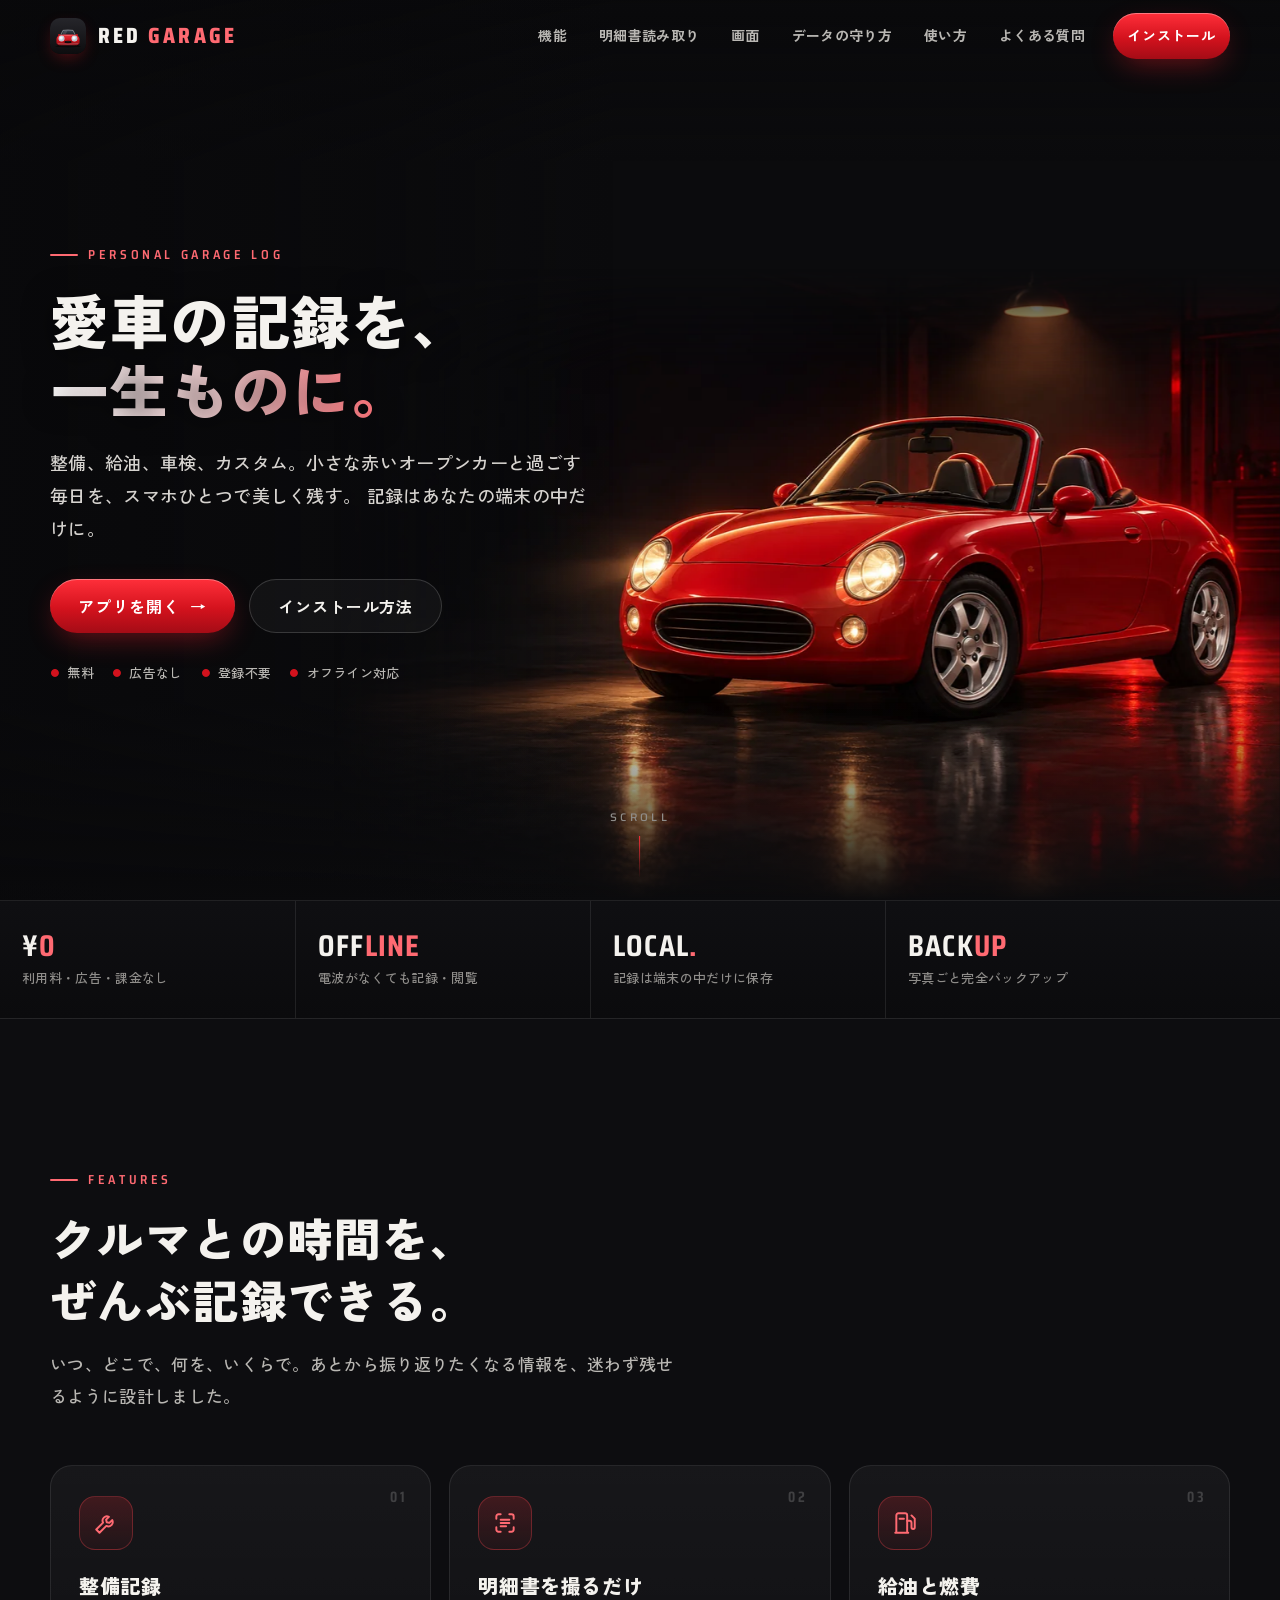
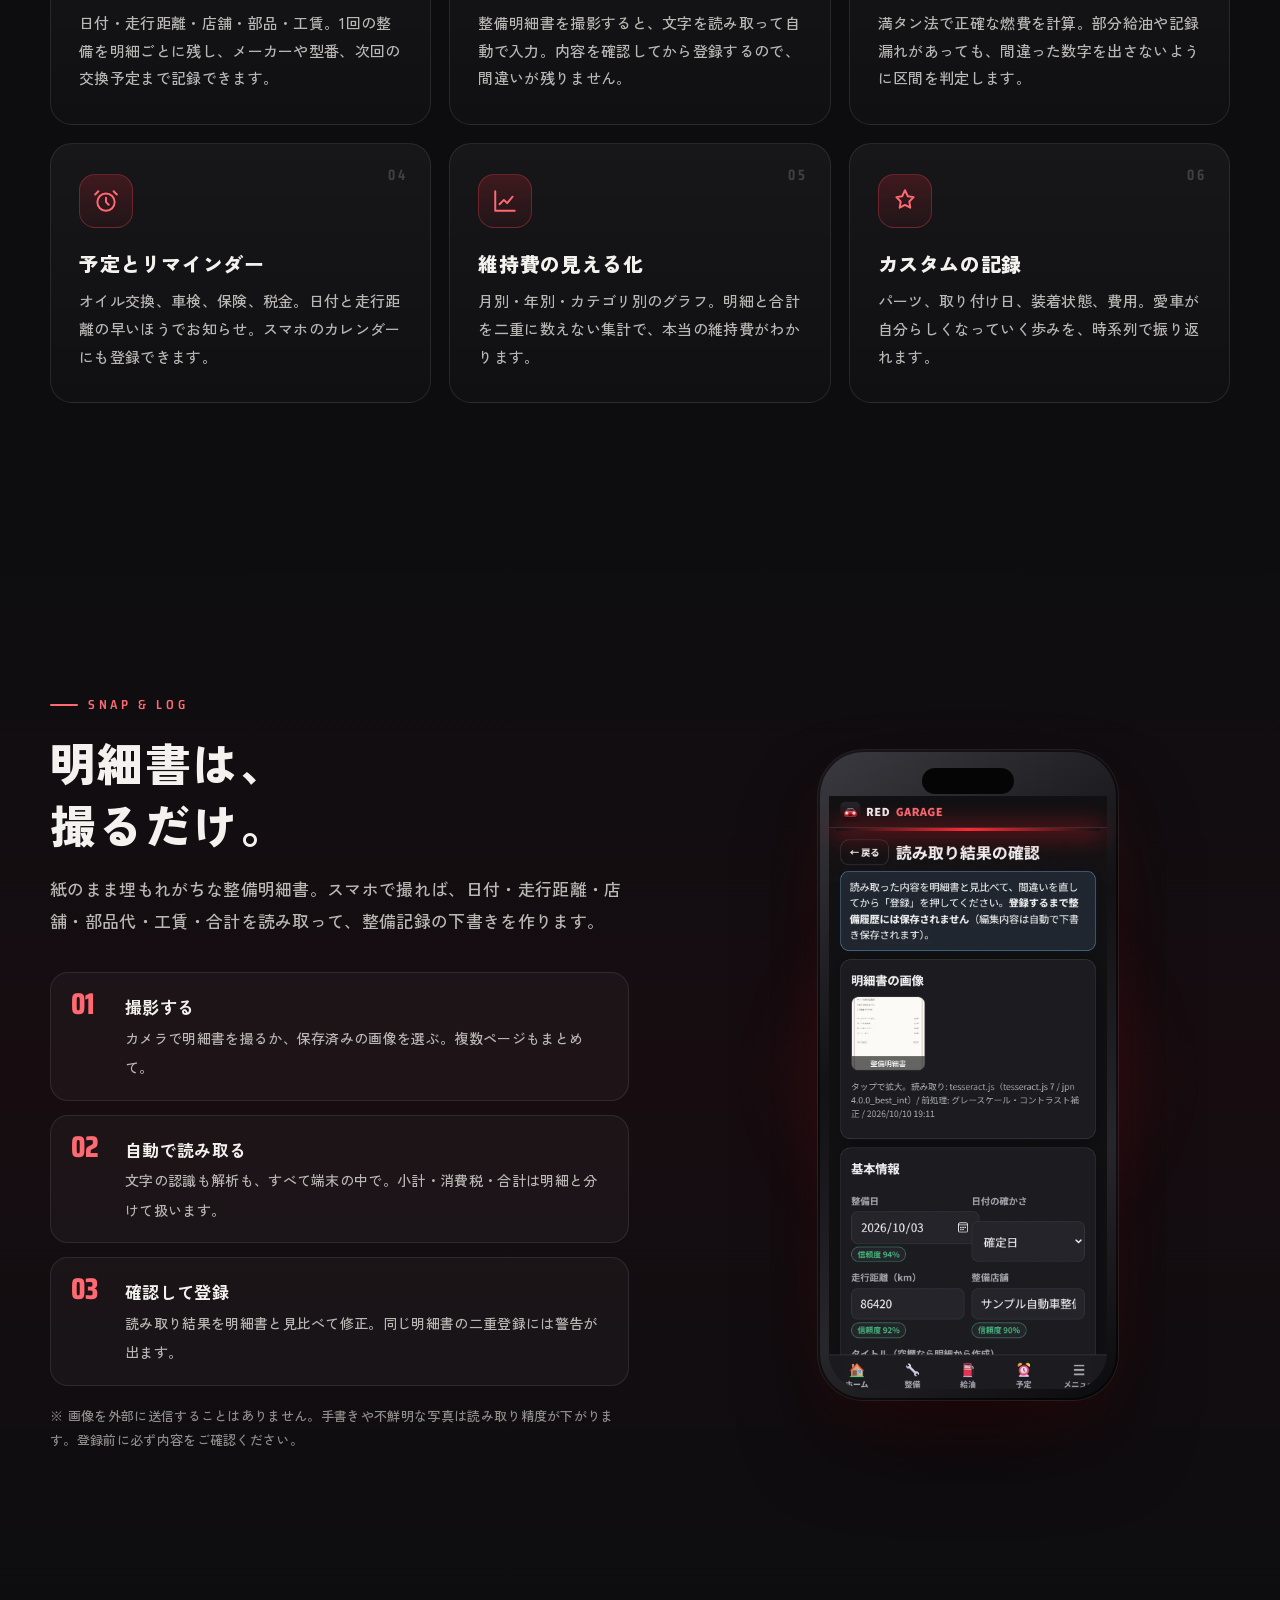
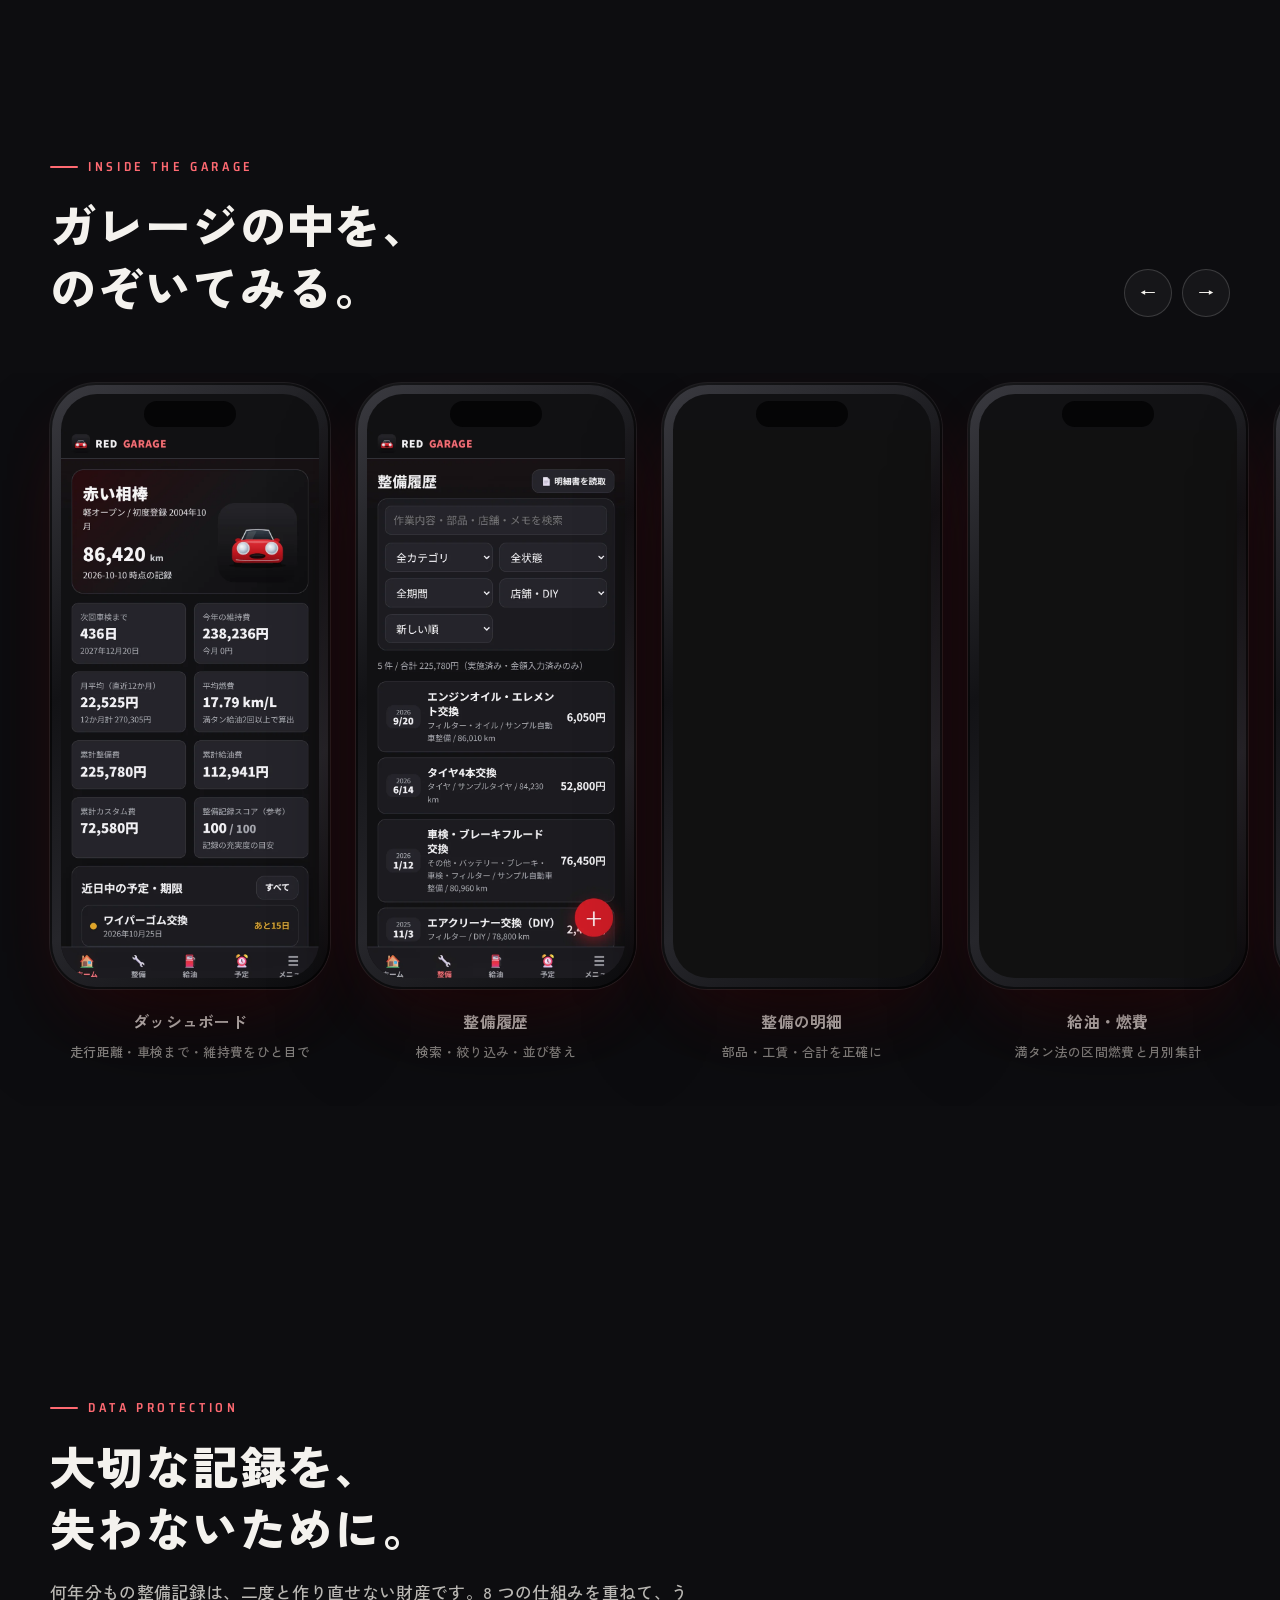
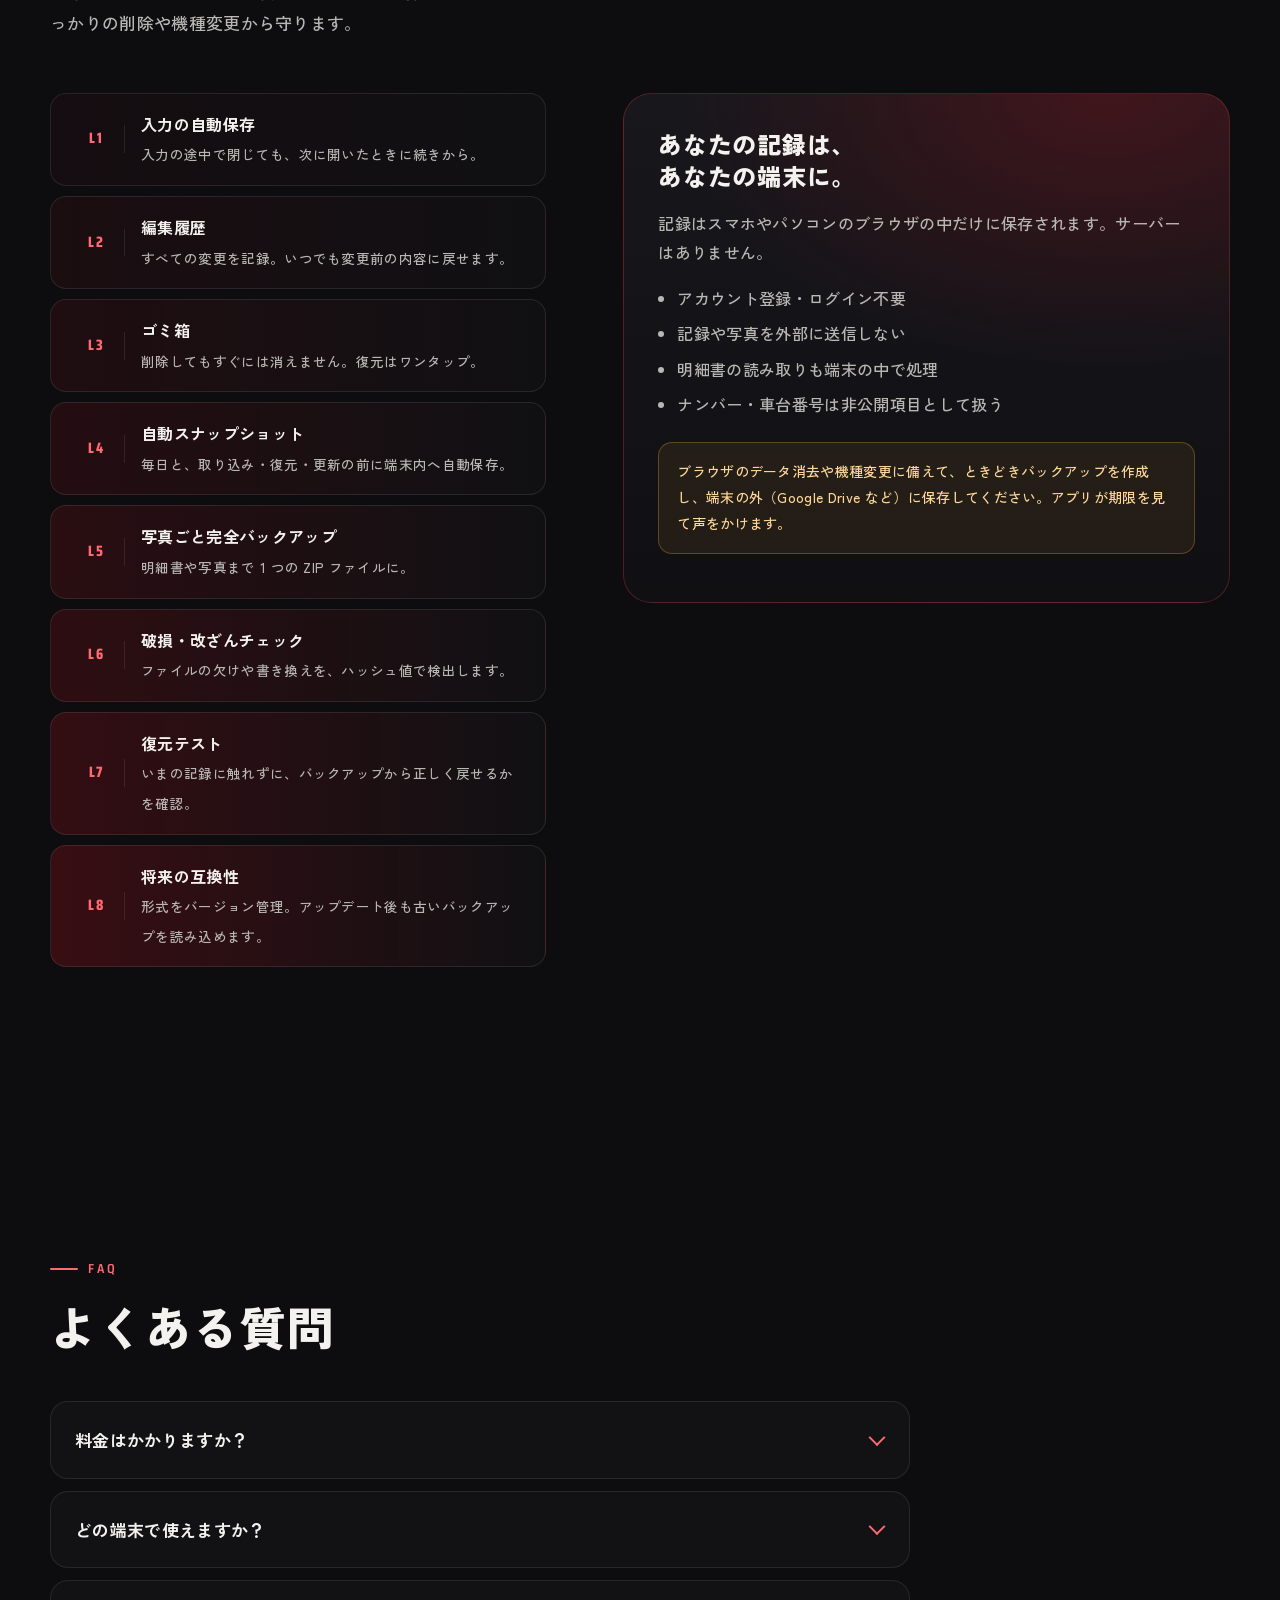
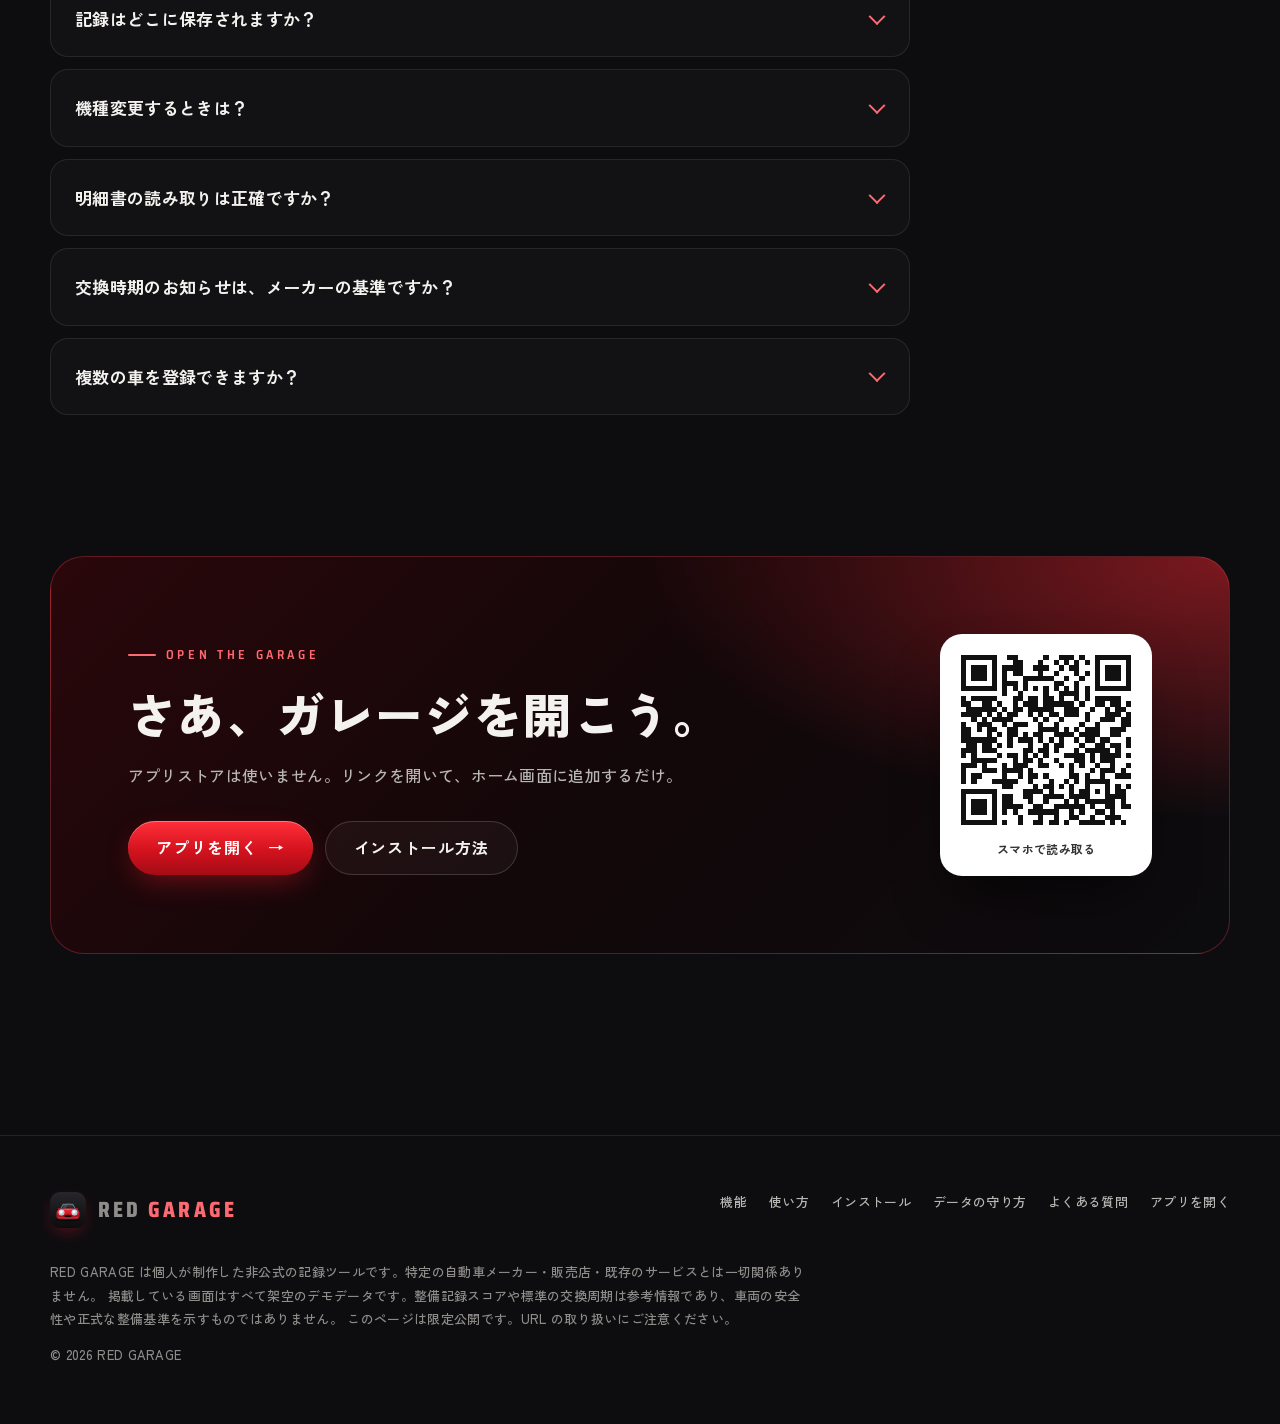
==== commit 272a66f9: "トップ絵を画像生成AIのイラストに変更" ====
--- a/index.html
+++ b/index.html
@@ -23,8 +23,8 @@
     <meta property="og:title" content="RED GARAGE — 愛車の記録を、一生ものに。" />
     <meta property="og:description" content="整備・給油・車検・カスタムの記録を、スマホの中に美しく残す個人用ガレージアプリ。" />
     <meta property="og:url" content="https://donadonaa24-cyber.github.io/red-garage/" />
-    <script type="module" crossorigin src="./assets/main-HFfTARI3.js"></script>
-    <link rel="stylesheet" crossorigin href="./assets/main-BZOD5uUi.css">
+    <script type="module" crossorigin src="./assets/main-BGjhF2X6.js"></script>
+    <link rel="stylesheet" crossorigin href="./assets/main-BBJwtpVK.css">
   </head>
   <body data-page="index">
     <a class="skip" href="#main">本文へ移動</a>
@@ -50,7 +50,10 @@
     <main id="main">
       <!-- ============ HERO ============ -->
       <section class="hero" aria-labelledby="hero-title">
-        <div class="hero-wordmark h-display" aria-hidden="true">RED GARAGE</div>
+        <picture class="hero-bg">
+          <img src="./hero/hero-1536.webp" srcset="./hero/hero-768.webp 768w, ./hero/hero-1152.webp 1152w, ./hero/hero-1536.webp 1536w" sizes="(max-width: 1024px) 136vw, 74vw" width="1536" height="1024" alt="夜のガレージでスポットライトを浴びる、赤い小さなオープンカー" fetchpriority="high" decoding="async" />
+        </picture>
+        <div class="hero-shade" aria-hidden="true"></div>
         <div class="wrap hero-inner">
           <div class="hero-copy">
             <span class="eyebrow rise">Personal Garage Log</span>
@@ -64,167 +67,6 @@
               <a class="btn" href="./install.html">インストール方法</a>
             </div>
             <div class="badges rise" style="--d: 0.32s"><span>無料</span><span>広告なし</span><span>登録不要</span><span>オフライン対応</span></div>
-          </div>
-          <div class="hero-car">
-            <svg class="car-svg" viewBox="0 0 1200 560" xmlns="http://www.w3.org/2000/svg" role="img" aria-labelledby="car-title">
-  <title id="car-title">赤い小型オープンカーのイラスト</title>
-  <defs>
-    <path id="body-shape" d="M150 410 C132 392 126 352 138 318 C146 296 162 282 186 272 C230 254 290 244 352 240 C400 237 440 232 478 226 C540 218 620 212 690 208 C712 207 724 200 736 186 C752 166 800 158 838 166 C880 172 940 184 994 204 C1030 218 1056 238 1064 270 C1072 304 1070 350 1060 392 C1056 404 1046 410 1032 410 L989.7 410 A94 94 0 1 0 810.3 410 L389.7 410 A94 94 0 1 0 210.3 410 Z"/>
-    <linearGradient id="g-body" x1="0" y1="0" x2="0" y2="1">
-      <stop offset="0" stop-color="#ff6168"/>
-      <stop offset="0.16" stop-color="#f22a33"/>
-      <stop offset="0.46" stop-color="#c9101b"/>
-      <stop offset="0.78" stop-color="#8c0912"/>
-      <stop offset="1" stop-color="#4f040a"/>
-    </linearGradient>
-    <linearGradient id="g-shade" x1="0" y1="0" x2="0" y2="1">
-      <stop offset="0.55" stop-color="#000" stop-opacity="0"/>
-      <stop offset="1" stop-color="#000" stop-opacity="0.55"/>
-    </linearGradient>
-    <linearGradient id="g-nose" x1="0" y1="0" x2="1" y2="0">
-      <stop offset="0" stop-color="#000" stop-opacity="0.35"/>
-      <stop offset="0.18" stop-color="#000" stop-opacity="0"/>
-      <stop offset="0.85" stop-color="#000" stop-opacity="0"/>
-      <stop offset="1" stop-color="#000" stop-opacity="0.4"/>
-    </linearGradient>
-    <linearGradient id="g-glass" x1="0" y1="0" x2="1" y2="1">
-      <stop offset="0" stop-color="#55657a"/>
-      <stop offset="0.45" stop-color="#1c232c"/>
-      <stop offset="1" stop-color="#0b0e12"/>
-    </linearGradient>
-    <linearGradient id="g-sweep" x1="0" y1="0" x2="1" y2="0">
-      <stop offset="0" stop-color="#fff" stop-opacity="0"/>
-      <stop offset="0.5" stop-color="#fff" stop-opacity="0.38"/>
-      <stop offset="1" stop-color="#fff" stop-opacity="0"/>
-    </linearGradient>
-    <radialGradient id="g-tire" cx="0.5" cy="0.5" r="0.5">
-      <stop offset="0.7" stop-color="#18181b"/>
-      <stop offset="0.86" stop-color="#2a2a2f"/>
-      <stop offset="0.94" stop-color="#121214"/>
-      <stop offset="1" stop-color="#050506"/>
-    </radialGradient>
-    <linearGradient id="g-rim" x1="0" y1="0" x2="1" y2="1">
-      <stop offset="0" stop-color="#f4f6f8"/>
-      <stop offset="0.45" stop-color="#a9b0b8"/>
-      <stop offset="1" stop-color="#5d636b"/>
-    </linearGradient>
-    <radialGradient id="g-lens" cx="0.4" cy="0.35" r="0.75">
-      <stop offset="0" stop-color="#ffffff"/>
-      <stop offset="0.5" stop-color="#dfe7ef"/>
-      <stop offset="1" stop-color="#7d8fa3"/>
-    </radialGradient>
-    <linearGradient id="g-beam" x1="1" y1="0" x2="0" y2="0">
-      <stop offset="0" stop-color="#fff6dc" stop-opacity="0.55"/>
-      <stop offset="0.6" stop-color="#fff6dc" stop-opacity="0.08"/>
-      <stop offset="1" stop-color="#fff6dc" stop-opacity="0"/>
-    </linearGradient>
-    <radialGradient id="g-tail" cx="0.5" cy="0.5" r="0.5">
-      <stop offset="0" stop-color="#ffd0d3"/>
-      <stop offset="0.35" stop-color="#ff2b36"/>
-      <stop offset="1" stop-color="#7a0710"/>
-    </radialGradient>
-    <linearGradient id="g-refl" x1="0" y1="0" x2="0" y2="1">
-      <stop offset="0" stop-color="#fff" stop-opacity="0.22"/>
-      <stop offset="0.35" stop-color="#fff" stop-opacity="0"/>
-    </linearGradient>
-    <mask id="m-refl" maskUnits="userSpaceOnUse" x="0" y="462" width="1200" height="120">
-      <rect x="0" y="462" width="1200" height="120" fill="url(#g-refl)"/>
-    </mask>
-    <clipPath id="c-body"><use href="#body-shape"/></clipPath>
-    <filter id="f-blur" x="-20%" y="-200%" width="140%" height="500%"><feGaussianBlur stdDeviation="12"/></filter>
-    <filter id="f-glow" x="-100%" y="-100%" width="300%" height="300%"><feGaussianBlur stdDeviation="6"/></filter>
-    <g id="wheel">
-      <circle r="80" fill="url(#g-tire)"/>
-      <circle r="58" fill="#0c0c0e"/>
-      <circle r="46" fill="#2b2b30" stroke="#3d3d44" stroke-width="2"/>
-      <path d="M-22 -40 A46 46 0 0 1 22 -40 L14 -30 A34 34 0 0 0 -14 -30 Z" fill="#b3121c" transform="rotate(-38)"/>
-      <g class="wheel-spin">
-        <circle r="56" fill="none" stroke="url(#g-rim)" stroke-width="7"/>
-        <g fill="url(#g-rim)" stroke="#4a4f56" stroke-width="1">
-          <path d="M-7 -12 L-11 -52 L11 -52 L7 -12 Z"/>
-          <path d="M-7 -12 L-11 -52 L11 -52 L7 -12 Z" transform="rotate(72)"/>
-          <path d="M-7 -12 L-11 -52 L11 -52 L7 -12 Z" transform="rotate(144)"/>
-          <path d="M-7 -12 L-11 -52 L11 -52 L7 -12 Z" transform="rotate(216)"/>
-          <path d="M-7 -12 L-11 -52 L11 -52 L7 -12 Z" transform="rotate(288)"/>
-        </g>
-        <circle r="15" fill="url(#g-rim)" stroke="#4a4f56"/>
-        <circle r="6" fill="#141416"/>
-      </g>
-    </g>
-    <g id="car-main">
-      <!-- ホイールハウスの奥 -->
-      <circle cx="300" cy="382" r="90" fill="#070708"/>
-      <circle cx="900" cy="382" r="90" fill="#070708"/>
-      <!-- ボディ -->
-      <use href="#body-shape" fill="url(#g-body)"/>
-      <g clip-path="url(#c-body)">
-        <rect x="120" y="150" width="960" height="270" fill="url(#g-nose)"/>
-        <rect x="120" y="150" width="960" height="270" fill="url(#g-shade)"/>
-        <!-- 肩の映り込み -->
-        <path d="M200 286 C380 268 640 258 1050 290 L1050 300 C640 270 380 280 200 298 Z" fill="#fff" opacity="0.16"/>
-        <path d="M260 250 C400 236 520 230 700 222" stroke="#fff" stroke-opacity="0.5" stroke-width="3" fill="none" stroke-linecap="round"/>
-        <path d="M800 172 C880 176 960 192 1020 222" stroke="#fff" stroke-opacity="0.35" stroke-width="3" fill="none" stroke-linecap="round"/>
-        <!-- 光が流れる -->
-        <g class="sweep"><rect x="300" y="140" width="260" height="300" fill="url(#g-sweep)" transform="skewX(-22)"/></g>
-      </g>
-      <!-- ホイールアーチの縁 -->
-      <path d="M210.3 410 A94 94 0 1 1 389.7 410" fill="none" stroke="#2a0206" stroke-width="5"/>
-      <path d="M810.3 410 A94 94 0 1 1 989.7 410" fill="none" stroke="#2a0206" stroke-width="5"/>
-      <path d="M222 352 A100 100 0 0 1 378 352" fill="none" stroke="#ff7a80" stroke-opacity="0.35" stroke-width="2.5" stroke-linecap="round"/>
-      <path d="M822 352 A100 100 0 0 1 978 352" fill="none" stroke="#ff7a80" stroke-opacity="0.35" stroke-width="2.5" stroke-linecap="round"/>
-      <!-- サイドシルの陰 -->
-      <path d="M392 404 L808 404" stroke="#000" stroke-opacity="0.5" stroke-width="6"/>
-      <!-- ドアの合わせ目・ハンドル -->
-      <path d="M488 238 C484 300 492 360 506 404" stroke="#3a0207" stroke-opacity="0.75" stroke-width="2.5" fill="none"/>
-      <path d="M706 222 C713 290 712 350 704 404" stroke="#3a0207" stroke-opacity="0.75" stroke-width="2.5" fill="none"/>
-      <rect x="664" y="250" width="32" height="8" rx="4" fill="#3a0207" opacity="0.8"/>
-      <!-- 給油口 -->
-      <circle cx="944" cy="236" r="11" fill="none" stroke="#3a0207" stroke-opacity="0.6" stroke-width="2"/>
-      <!-- シート -->
-      <path d="M598 212 C602 182 628 170 652 174 C672 178 680 194 682 210 Z" fill="#141416"/>
-      <path d="M612 186 C622 178 640 176 652 180" stroke="#2c2c31" stroke-width="3" fill="none"/>
-      <!-- フロントガラス -->
-      <path d="M476 228 L562 128 L594 131 L522 224 Z" fill="url(#g-glass)" stroke="#c9ced4" stroke-width="5" stroke-linejoin="round"/>
-      <path d="M500 220 L556 150 L566 151 L514 218 Z" fill="#fff" opacity="0.14"/>
-      <!-- ミラー -->
-      <path d="M556 224 L548 210" stroke="#5c050b" stroke-width="6" stroke-linecap="round"/>
-      <path d="M528 210 C530 196 548 192 562 196 C570 199 570 210 562 214 C552 218 534 218 528 210 Z" fill="#d0141e" stroke="#5c050b" stroke-width="1.5"/>
-      <path d="M536 202 C542 198 552 198 558 200" stroke="#ff9aa0" stroke-opacity="0.6" stroke-width="2.5" fill="none" stroke-linecap="round"/>
-      <!-- 丸目ヘッドライト -->
-      <g transform="rotate(-24 178 290)">
-        <ellipse cx="181" cy="292" rx="31" ry="39" fill="#7d0710" opacity="0.55"/>
-        <ellipse cx="183" cy="288" rx="28" ry="35" fill="#e2222c"/>
-        <ellipse cx="178" cy="290" rx="23" ry="31" fill="#d4d8dd"/>
-        <ellipse class="lamp-core" cx="178" cy="290" rx="17" ry="24" fill="url(#g-lens)"/>
-        <ellipse cx="172" cy="281" rx="5" ry="7" fill="#fff" opacity="0.9"/>
-      </g>
-      <!-- ウインカー・開口部 -->
-      <ellipse cx="236" cy="310" rx="9" ry="4" fill="#ff9d2e" opacity="0.9"/>
-      <ellipse cx="160" cy="372" rx="9" ry="22" fill="#130305" transform="rotate(-12 160 372)"/>
-      <!-- テールランプ -->
-      <ellipse cx="1058" cy="278" rx="11" ry="17" fill="url(#g-tail)"/>
-      <ellipse cx="1058" cy="278" rx="20" ry="26" fill="#ff2b36" opacity="0.35" filter="url(#f-glow)"/>
-      <!-- マフラー -->
-      <ellipse cx="1018" cy="416" rx="16" ry="7" fill="#9aa1a9" stroke="#3d4148"/>
-      <!-- 車輪 -->
-      <use href="#wheel" x="300" y="382"/>
-      <use href="#wheel" x="900" y="382"/>
-    </g>
-  </defs>
-
-  <!-- 床の影 -->
-  <ellipse cx="606" cy="466" rx="480" ry="20" fill="#000" opacity="0.85" filter="url(#f-blur)"/>
-  <g class="drive">
-    <!-- ヘッドライトの光 -->
-    <path class="beam" d="M170 282 L-260 180 L-260 430 L172 304 Z" fill="url(#g-beam)" style="mix-blend-mode:screen"/>
-    <use href="#car-main"/>
-    <!-- 床への映り込み -->
-    <g mask="url(#m-refl)" opacity="0.9">
-      <use href="#car-main" transform="translate(0 924) scale(1 -1)"/>
-    </g>
-  </g>
-</svg>
-
           </div>
         </div>
         <div class="scroll-cue" aria-hidden="true">SCROLL<i></i></div>
--- a/assets/main-BBJwtpVK.css
+++ b/assets/main-BBJwtpVK.css
@@ -0,0 +1 @@
+@font-face{font-family:Saira Variable;font-style:normal;font-display:swap;font-weight:100 900;font-stretch:50% 125%;src:url(./saira-vietnamese-wdth-normal-Dabr_kLY.woff2)format("woff2-variations");unicode-range:U+102-103,U+110-111,U+128-129,U+168-169,U+1A0-1A1,U+1AF-1B0,U+300-301,U+303-304,U+308-309,U+323,U+329,U+1EA0-1EF9,U+20AB}@font-face{font-family:Saira Variable;font-style:normal;font-display:swap;font-weight:100 900;font-stretch:50% 125%;src:url(./saira-latin-ext-wdth-normal-3Ba4ICIc.woff2)format("woff2-variations");unicode-range:U+100-2BA,U+2BD-2C5,U+2C7-2CC,U+2CE-2D7,U+2DD-2FF,U+304,U+308,U+329,U+1D00-1DBF,U+1E00-1E9F,U+1EF2-1EFF,U+2020,U+20A0-20AB,U+20AD-20C0,U+2113,U+2C60-2C7F,U+A720-A7FF}@font-face{font-family:Saira Variable;font-style:normal;font-display:swap;font-weight:100 900;font-stretch:50% 125%;src:url(./saira-latin-wdth-normal-X2eA-qfZ.woff2)format("woff2-variations");unicode-range:U+??,U+131,U+152-153,U+2BB-2BC,U+2C6,U+2DA,U+2DC,U+304,U+308,U+329,U+2000-206F,U+20AC,U+2122,U+2191,U+2193,U+2212,U+2215,U+FEFF,U+FFFD}@font-face{font-family:Zen Kaku Gothic New;font-style:normal;font-display:swap;font-weight:500;src:url([data-uri])format("woff2"),url([data-uri])format("woff");unicode-range:U+FFD7,U+FFDA-FFDC,U+FFE0-FFE2,U+FFE4,U+FFE6,U+FFE8-FFEE,U+1F100-1F10C,U+1F110-1F16C,U+1F170-1F1AC,U+1F200-1F202,U+1F210-1F234}@font-face{font-family:Zen Kaku Gothic New;font-style:normal;font-display:swap;font-weight:500;src:url(./zen-kaku-gothic-new-3-500-normal-BctPH16X.woff2)format("woff2"),url(./zen-kaku-gothic-new-3-500-normal-43ZCjH0J.woff)format("woff");unicode-range:U+FA10,U+FA12-FA6D,U+FB00-FB04,U+FE10-FE19,U+FE30-FE42,U+FE44-FE52,U+FE54-FE66,U+FE68-FE6B,U+FF02,U+FF04,U+FF07,U+FF51,U+FF5B,U+FF5D,U+FF5F-FF60,U+FF66,U+FF69,U+FF87,U+FFA1-FFBE,U+FFC2-FFC7,U+FFCA-FFCF,U+FFD2-FFD6}@font-face{font-family:Zen Kaku Gothic New;font-style:normal;font-display:swap;font-weight:500;src:url([data-uri])format("woff2"),url([data-uri])format("woff");unicode-range:U+F92D-F959,U+F95B-F9F2,U+F9F4-FA0B,U+FA0E-FA0F}@font-face{font-family:Zen Kaku Gothic New;font-style:normal;font-display:swap;font-weight:500;src:url(./zen-kaku-gothic-new-5-500-normal-BiatFd13.woff2)format("woff2"),url(./zen-kaku-gothic-new-5-500-normal-fDz3aW7Q.woff)format("woff");unicode-range:U+9E8B-9E8C,U+9E8E-9E8F,U+9E91-9E92,U+9E95-9E96,U+9E98,U+9E9B,U+9E9D-9E9E,U+9EA4-9EA5,U+9EA8-9EAA,U+9EAC-9EB0,U+9EB3-9EB5,U+9EB8,U+9EBC-9EBF,U+9EC3,U+9EC6,U+9EC8,U+9ECB-9ECD,U+9ECF-9ED1,U+9ED4-9ED5,U+9ED8,U+9EDB-9EE0,U+9EE4-9EE5,U+9EE7-9EE8,U+9EEC-9EF2,U+9EF4-9EF9,U+9EFB-9EFF,U+9F02-9F03,U+9F07-9F09,U+9F0E-9F12,U+9F14-9F17,U+9F19-9F1B,U+9F1F-9F22,U+9F26,U+9F2A-9F2C,U+9F2F,U+9F31-9F32,U+9F34,U+9F37,U+9F39-9F3A,U+9F3C-9F3F,U+9F41,U+9F43-9F47,U+9F4A,U+9F4E-9F50,U+9F52-9F58,U+9F5A,U+9F5D-9F61,U+9F63,U+9F66-9F6A,U+9F6C-9F73,U+9F75-9F77,U+9F7A,U+9F7D,U+9F7F,U+9F8F-9F92,U+9F94-9F97,U+9F99,U+9F9C-9FA3,U+9FA5,U+9FB4,U+9FBC-9FC2,U+9FC4,U+9FC6,U+9FCC,U+F900-F92C}@font-face{font-family:Zen Kaku Gothic New;font-style:normal;font-display:swap;font-weight:500;src:url(./zen-kaku-gothic-new-6-500-normal-Dzkngd-4.woff2)format("woff2"),url(./zen-kaku-gothic-new-6-500-normal-X9U3G_In.woff)format("woff");unicode-range:U+9C3E,U+9C41,U+9C43-9C4A,U+9C4E-9C50,U+9C52-9C54,U+9C56,U+9C58,U+9C5A-9C61,U+9C63,U+9C65,U+9C67-9C6B,U+9C6D-9C6E,U+9C70,U+9C72,U+9C75-9C78,U+9C7A-9C7C,U+9CE6-9CE7,U+9CEB-9CEC,U+9CF0,U+9CF2,U+9CF6-9CF7,U+9CF9,U+9D02-9D03,U+9D06-9D09,U+9D0B,U+9D0E,U+9D11-9D12,U+9D15,U+9D17-9D18,U+9D1B-9D1F,U+9D23,U+9D26,U+9D2A-9D2C,U+9D2F-9D30,U+9D32-9D34,U+9D3A,U+9D3C-9D3F,U+9D41-9D48,U+9D4A,U+9D50-9D54,U+9D59,U+9D5D-9D65,U+9D69-9D6C,U+9D6F-9D70,U+9D72-9D73,U+9D76-9D77,U+9D7A-9D7C,U+9D7E,U+9D83-9D84,U+9D86-9D87,U+9D89-9D8A,U+9D8D-9D8E,U+9D92-9D93,U+9D95-9D9A,U+9DA1,U+9DA4,U+9DA9-9DAC,U+9DAE,U+9DB1-9DB2,U+9DB5,U+9DB8-9DBD,U+9DBF-9DC4,U+9DC6-9DC7,U+9DC9-9DCA,U+9DCF,U+9DD3-9DD7,U+9DD9-9DDA,U+9DDE-9DE0,U+9DE3,U+9DE5-9DE7,U+9DE9,U+9DEB,U+9DED-9DF0,U+9DF3-9DF4,U+9DF8,U+9DFD-9DFE,U+9E02,U+9E07,U+9E0A,U+9E0D-9E0E,U+9E10-9E12,U+9E15-9E16,U+9E19-9E1F,U+9E75,U+9E79-9E7D,U+9E80-9E85,U+9E87-9E88}@font-face{font-family:Zen Kaku Gothic New;font-style:normal;font-display:swap;font-weight:500;src:url(./zen-kaku-gothic-new-7-500-normal-DW82qDlD.woff2)format("woff2"),url(./zen-kaku-gothic-new-7-500-normal-Bg93F7kB.woff)format("woff");unicode-range:U+9AE5-9AE7,U+9AE9,U+9AEB-9AEC,U+9AEE-9AEF,U+9AF1-9AF5,U+9AF7,U+9AF9-9AFB,U+9AFD,U+9AFF-9B06,U+9B08-9B09,U+9B0B-9B0E,U+9B10,U+9B12,U+9B16,U+9B18-9B1D,U+9B1F-9B20,U+9B22-9B23,U+9B25-9B2F,U+9B32-9B35,U+9B37,U+9B39-9B3B,U+9B3D,U+9B43-9B44,U+9B48,U+9B4B-9B4F,U+9B51,U+9B55-9B58,U+9B5B,U+9B5E,U+9B61,U+9B63,U+9B65-9B66,U+9B68,U+9B6A-9B6F,U+9B72-9B79,U+9B7F-9B80,U+9B83-9B87,U+9B89-9B8B,U+9B8D,U+9B8F-9B94,U+9B96-9B97,U+9B9A,U+9B9D-9BA0,U+9BA6-9BA7,U+9BA9-9BAA,U+9BAC,U+9BB0-9BB2,U+9BB4,U+9BB7-9BB9,U+9BBB-9BBC,U+9BBE-9BC1,U+9BC6-9BC8,U+9BCA,U+9BCE-9BD2,U+9BD4,U+9BD7-9BD8,U+9BDD,U+9BDF,U+9BE1-9BE5,U+9BE7,U+9BEA-9BEB,U+9BEE-9BF3,U+9BF5,U+9BF7-9BFA,U+9BFD,U+9BFF-9C00,U+9C02,U+9C04,U+9C06,U+9C08-9C0D,U+9C0F-9C16,U+9C18-9C1E,U+9C21-9C2A,U+9C2D-9C32,U+9C35-9C37,U+9C39-9C3A,U+9C3D}@font-face{font-family:Zen Kaku Gothic New;font-style:normal;font-display:swap;font-weight:500;src:url(./zen-kaku-gothic-new-8-500-normal-BWsQRRDk.woff2)format("woff2"),url(./zen-kaku-gothic-new-8-500-normal-k4zGTKiV.woff)format("woff");unicode-range:U+98EB,U+98ED-98EE,U+98F0-98F1,U+98F3,U+98F6,U+9902,U+9907-9909,U+9911-9912,U+9914-9918,U+991A-9922,U+9924,U+9926-9927,U+992B-992C,U+992E,U+9931-9935,U+9939-993E,U+9940-9942,U+9945-9949,U+994B-994E,U+9950-9952,U+9954-9955,U+9958-9959,U+995B-995C,U+995E-9960,U+9963,U+9997-9998,U+999B,U+999D-999F,U+99A3,U+99A5-99A6,U+99A8,U+99AD-99AE,U+99B0-99B2,U+99B5,U+99B9-99BA,U+99BC-99BD,U+99BF,U+99C1,U+99C3,U+99C8-99C9,U+99D1,U+99D3-99D5,U+99D8-99DF,U+99E1-99E2,U+99E7,U+99EA-99EE,U+99F0-99F2,U+99F4-99F5,U+99F8-99F9,U+99FB-99FE,U+9A01-9A05,U+9A08,U+9A0A-9A0C,U+9A0F-9A11,U+9A16,U+9A1A,U+9A1E,U+9A20,U+9A22-9A24,U+9A27,U+9A2B,U+9A2D-9A2E,U+9A31,U+9A33,U+9A35-9A38,U+9A3E,U+9A40-9A45,U+9A47,U+9A4A-9A4E,U+9A51-9A52,U+9A54-9A58,U+9A5B,U+9A5D,U+9A5F,U+9A62,U+9A64-9A65,U+9A69-9A6C,U+9AAA,U+9AAC-9AB0,U+9AB2,U+9AB4-9AB7,U+9AB9,U+9ABB-9AC1,U+9AC3,U+9AC6,U+9AC8,U+9ACE-9AD3,U+9AD5-9AD7,U+9ADB-9ADC,U+9ADE-9AE0,U+9AE2-9AE4}@font-face{font-family:Zen Kaku Gothic New;font-style:normal;font-display:swap;font-weight:500;src:url(./zen-kaku-gothic-new-9-500-normal-Lgbx3ft_.woff2)format("woff2"),url(./zen-kaku-gothic-new-9-500-normal-ftdqwNJY.woff)format("woff");unicode-range:U+971D,U+9721-9724,U+9728,U+972A,U+9730-9731,U+9733,U+9736,U+9738-9739,U+973B,U+973D-973E,U+9741-9744,U+9746-974A,U+974D-974F,U+9751,U+9755,U+9757-9758,U+975A-975C,U+9760-9761,U+9763-9764,U+9766-9768,U+976A-976B,U+976E,U+9771,U+9773,U+9776-977D,U+977F-9781,U+9785-9786,U+9789,U+978B,U+978F-9790,U+9795-9797,U+9799-979A,U+979C,U+979E-97A0,U+97A2-97A3,U+97A6,U+97A8,U+97AB-97AC,U+97AE,U+97B1-97B6,U+97B8-97BA,U+97BC,U+97BE-97BF,U+97C1,U+97C3-97CE,U+97D0-97D1,U+97D4,U+97D7-97D9,U+97DB-97DE,U+97E0-97E1,U+97E4,U+97E6,U+97ED-97EF,U+97F1-97F2,U+97F4-97F8,U+97FA,U+9804,U+9807,U+980A,U+980C-980F,U+9814,U+9816-9817,U+9819-981A,U+981C,U+981E,U+9820-9821,U+9823-9826,U+982B,U+982E-9830,U+9832-9835,U+9837,U+9839,U+983D-983E,U+9844,U+9846-9847,U+984A-984B,U+984F,U+9851-9853,U+9856-9857,U+9859-985B,U+9862-9863,U+9865-9866,U+986A-986C,U+986F-9871,U+9873-9875,U+98AA-98AB,U+98AD-98AE,U+98B0-98B1,U+98B4,U+98B6-98B8,U+98BA-98BC,U+98BF,U+98C2-98C8,U+98CB-98CC,U+98CE,U+98DC,U+98DE,U+98E0-98E1,U+98E3,U+98E5-98E7,U+98E9-98EA}@font-face{font-family:Zen Kaku Gothic New;font-style:normal;font-display:swap;font-weight:500;src:url(./zen-kaku-gothic-new-10-500-normal-DQ6GpuCq.woff2)format("woff2"),url(./zen-kaku-gothic-new-10-500-normal-BfUTfL9B.woff)format("woff");unicode-range:U+944A,U+944C,U+9452-9453,U+9455,U+9459-945C,U+945E-9463,U+9468,U+946A-946B,U+946D-9472,U+9475,U+9477,U+947C-947F,U+9481,U+9483-9485,U+9578-9579,U+957E-957F,U+9582,U+9584,U+9586-9588,U+958A,U+958C-958F,U+9592,U+9594,U+9596,U+9598-9599,U+959D-95A1,U+95A4,U+95A6-95A9,U+95AB-95AD,U+95B1,U+95B4,U+95B6,U+95B9-95BF,U+95C3,U+95C6,U+95C8-95CD,U+95D0-95D6,U+95D9-95DA,U+95DC-95E2,U+95E4-95E6,U+95E8,U+961D-961E,U+9621-9622,U+9624-9626,U+9628,U+962C,U+962E-962F,U+9631,U+9633-9634,U+9637-963A,U+963C-963D,U+9641-9642,U+964B-964C,U+964F,U+9652,U+9654,U+9656-9658,U+965C-965F,U+9661,U+9666,U+966A,U+966C,U+966E,U+9672,U+9674,U+9677,U+967B-967C,U+967E-967F,U+9681-9684,U+9689,U+968B,U+968D,U+9691,U+9695-9698,U+969A,U+969D,U+969F,U+96A4-96AA,U+96AE-96B4,U+96B6,U+96B8-96BB,U+96BD,U+96C1,U+96C9-96CB,U+96CD-96CE,U+96D2,U+96D5-96D6,U+96D8-96DA,U+96DC-96DF,U+96E9,U+96EF,U+96F1,U+96F9-96FA,U+9702-9706,U+9708-9709,U+970D-970F,U+9711,U+9713-9714,U+9716,U+9719-971B}@font-face{font-family:Zen Kaku Gothic New;font-style:normal;font-display:swap;font-weight:500;src:url(./zen-kaku-gothic-new-11-500-normal-Bpf3NC_S.woff2)format("woff2"),url(./zen-kaku-gothic-new-11-500-normal-sAsrtvKB.woff)format("woff");unicode-range:U+92BC-92BD,U+92BF-92C3,U+92C5-92C8,U+92CB-92D0,U+92D2-92D3,U+92D5,U+92D7-92D9,U+92DC-92DD,U+92DF-92E1,U+92E3-92E5,U+92E7-92EA,U+92EC,U+92EE,U+92F0,U+92F2,U+92F7-92FB,U+92FF-9300,U+9302,U+9304,U+9308,U+930D,U+930F-9311,U+9314-9315,U+9318-931A,U+931C-931F,U+9321-9325,U+9327-932B,U+932E,U+9333-9337,U+933A-933B,U+9344,U+9347-934A,U+934D,U+9350-9352,U+9354-9358,U+935A,U+935C,U+935E,U+9360,U+9364-9365,U+9367,U+9369-936D,U+936F-9371,U+9373-9374,U+9376,U+937A,U+937D-9382,U+9388,U+938A-938B,U+938D,U+938F,U+9392,U+9394-9395,U+9397-9398,U+939A-939B,U+939E,U+93A1,U+93A3-93A4,U+93A6,U+93A8-93A9,U+93AB-93AD,U+93B0,U+93B4-93B6,U+93B9-93BB,U+93C1,U+93C3-93CD,U+93D0-93D1,U+93D3,U+93D6-93D9,U+93DC-93DF,U+93E2,U+93E4-93E8,U+93F1,U+93F5,U+93F7-93FB,U+93FD,U+9401-9404,U+9407-9409,U+940D-9410,U+9413-9417,U+9419-941A,U+941F,U+9421,U+942B,U+942E-942F,U+9431-9434,U+9436,U+9438,U+943A-943B,U+943D,U+943F,U+9441,U+9443-9445,U+9448}@font-face{font-family:Zen Kaku Gothic New;font-style:normal;font-display:swap;font-weight:500;src:url(./zen-kaku-gothic-new-12-500-normal-ejRxsBx6.woff2)format("woff2"),url(./zen-kaku-gothic-new-12-500-normal-BeXJ2QEH.woff)format("woff");unicode-range:U+9143,U+9146-914C,U+914F,U+9153,U+9156-915B,U+9161,U+9163-9165,U+9167,U+9169,U+916D,U+9172-9174,U+9179-917B,U+9181-9183,U+9185-9187,U+9189-918B,U+918E,U+9191,U+9193-9195,U+9197-9198,U+919E,U+91A1-91A2,U+91A6,U+91A8,U+91AA-91B6,U+91BA-91BD,U+91BF-91C6,U+91C9,U+91CB,U+91D0,U+91D3-91D4,U+91D6-91D7,U+91D9-91DB,U+91DE-91DF,U+91E1,U+91E4-91E6,U+91E9-91EA,U+91EC-91F1,U+91F5-91F7,U+91F9,U+91FB-91FD,U+91FF-9201,U+9204-9207,U+9209-920A,U+920C,U+920E,U+9210-9218,U+921C-921E,U+9223-9226,U+9228-9229,U+922C,U+922E-9230,U+9233,U+9235-923A,U+923C,U+923E-9240,U+9242-9243,U+9245-924B,U+924D-9251,U+9256-925A,U+925C-925E,U+9260-9261,U+9264-9269,U+926E-9270,U+9275-9279,U+927B-927F,U+9288-928A,U+928D-928E,U+9291-9293,U+9295-9297,U+9299,U+929B-929C,U+929F-92A0,U+92A4-92A5,U+92A7-92A8,U+92AB,U+92AF,U+92B2-92B3,U+92B6-92BB}@font-face{font-family:Zen Kaku Gothic New;font-style:normal;font-display:swap;font-weight:500;src:url(./zen-kaku-gothic-new-13-500-normal-DzxE3OsG.woff2)format("woff2"),url(./zen-kaku-gothic-new-13-500-normal-9FYTBLE2.woff)format("woff");unicode-range:U+8F52-8F55,U+8F57-8F58,U+8F5C-8F5E,U+8F61-8F66,U+8F9C-8F9D,U+8F9F-8FA2,U+8FA4-8FA8,U+8FAD-8FAF,U+8FB4-8FB8,U+8FBE,U+8FC0-8FC2,U+8FC6,U+8FC8,U+8FCA-8FCB,U+8FCD,U+8FD0,U+8FD2-8FD3,U+8FD5,U+8FDA,U+8FE0,U+8FE2-8FE5,U+8FE8-8FEA,U+8FED-8FEF,U+8FF1,U+8FF4-8FF6,U+8FF8-8FFB,U+8FFE,U+9002,U+9004-9005,U+9008,U+900B-900E,U+9011,U+9013,U+9015-9016,U+9018,U+901B,U+901E,U+9021,U+9027-902A,U+902C-902D,U+902F,U+9033-9037,U+9039,U+903C,U+903E-903F,U+9041,U+9043-9044,U+9049,U+904C,U+904F-9052,U+9056,U+9058,U+905B-905E,U+9062,U+9066-9068,U+906C,U+906F-9070,U+9072,U+9074,U+9076,U+9079,U+9080-9083,U+9085,U+9087-9088,U+908B-908C,U+908E-9090,U+9095,U+9097-9099,U+909B,U+90A0-90A2,U+90A5,U+90A8,U+90AF-90B6,U+90BD-90BE,U+90C3-90C5,U+90C7-90C9,U+90CC,U+90D2,U+90D5,U+90D7-90D9,U+90DB-90DF,U+90E2,U+90E4-90E5,U+90EB,U+90EF-90F0,U+90F2,U+90F4,U+90F6,U+90FE-9100,U+9102,U+9104-9106,U+9108,U+910D,U+9110,U+9112,U+9114-911A,U+911C,U+911E,U+9120,U+9122-9123,U+9125,U+9127,U+9129,U+912D-9132,U+9134,U+9136-9137,U+9139-913A,U+913C-913D}@font-face{font-family:Zen Kaku Gothic New;font-style:normal;font-display:swap;font-weight:500;src:url(./zen-kaku-gothic-new-14-500-normal-DPxY7iE3.woff2)format("woff2"),url(./zen-kaku-gothic-new-14-500-normal-B6B6O0z1.woff)format("woff");unicode-range:U+8DC0,U+8DC2,U+8DC5-8DC8,U+8DCA-8DCC,U+8DCE-8DCF,U+8DD1,U+8DD4-8DD7,U+8DD9-8DDB,U+8DDF,U+8DE3-8DE5,U+8DE7,U+8DEA-8DEC,U+8DF0-8DF2,U+8DF4,U+8DFC-8DFD,U+8DFF,U+8E01,U+8E04-8E06,U+8E08-8E09,U+8E0B-8E0C,U+8E10-8E11,U+8E14,U+8E16,U+8E1D-8E23,U+8E26-8E27,U+8E30-8E31,U+8E33-8E39,U+8E3D,U+8E40-8E42,U+8E44,U+8E47-8E50,U+8E54-8E55,U+8E59,U+8E5B-8E64,U+8E69,U+8E6C-8E6D,U+8E6F-8E72,U+8E75-8E77,U+8E79-8E7C,U+8E81-8E85,U+8E89,U+8E8B,U+8E90-8E95,U+8E98-8E9B,U+8E9D-8E9E,U+8EA1-8EA2,U+8EA7,U+8EA9-8EAA,U+8EAC-8EB1,U+8EB3,U+8EB5-8EB6,U+8EBA-8EBB,U+8EBE,U+8EC0-8EC1,U+8EC3-8EC8,U+8ECB,U+8ECF,U+8ED1,U+8ED4,U+8EDB-8EDC,U+8EE3,U+8EE8,U+8EEB,U+8EED-8EEE,U+8EF0-8EF1,U+8EF7,U+8EF9-8EFC,U+8EFE,U+8F00,U+8F02,U+8F05,U+8F07-8F08,U+8F0A,U+8F0F-8F10,U+8F12-8F13,U+8F15-8F19,U+8F1B-8F1C,U+8F1E-8F21,U+8F23,U+8F25-8F28,U+8F2B-8F2F,U+8F33-8F37,U+8F39-8F3B,U+8F3E,U+8F40-8F43,U+8F45-8F47,U+8F49-8F4A,U+8F4C-8F4F,U+8F51}@font-face{font-family:Zen Kaku Gothic New;font-style:normal;font-display:swap;font-weight:500;src:url(./zen-kaku-gothic-new-15-500-normal-C9YIK0en.woff2)format("woff2"),url(./zen-kaku-gothic-new-15-500-normal-BbHX2MWs.woff)format("woff");unicode-range:U+8B2D,U+8B30,U+8B37,U+8B3C,U+8B3E,U+8B41-8B46,U+8B48-8B49,U+8B4C-8B4F,U+8B51-8B54,U+8B56,U+8B59,U+8B5B,U+8B5E-8B5F,U+8B63,U+8B69,U+8B6B-8B6D,U+8B6F,U+8B71,U+8B74,U+8B76,U+8B78-8B79,U+8B7C-8B81,U+8B84-8B85,U+8B8A-8B8F,U+8B92-8B96,U+8B99-8B9A,U+8B9C-8BA0,U+8C38-8C3A,U+8C3D-8C3F,U+8C41,U+8C45,U+8C47-8C49,U+8C4B-8C4C,U+8C4E-8C51,U+8C53-8C55,U+8C57-8C59,U+8C5B,U+8C5D,U+8C62-8C64,U+8C66,U+8C68-8C69,U+8C6B-8C6D,U+8C73,U+8C75-8C76,U+8C78,U+8C7A-8C7C,U+8C7E,U+8C82,U+8C85-8C87,U+8C89-8C8B,U+8C8D-8C8E,U+8C90,U+8C92-8C94,U+8C98-8C99,U+8C9B-8C9C,U+8C9F,U+8CA4,U+8CAD-8CAE,U+8CB2-8CB3,U+8CB6,U+8CB9-8CBA,U+8CBD,U+8CC1-8CC2,U+8CC4-8CC6,U+8CC8-8CC9,U+8CCB,U+8CCD-8CCF,U+8CD2,U+8CD5-8CD6,U+8CD9-8CDA,U+8CDD,U+8CE1,U+8CE3-8CE4,U+8CE6,U+8CE8,U+8CEC,U+8CEF-8CF2,U+8CF4-8CF5,U+8CF7-8CF8,U+8CFA-8CFB,U+8CFD-8CFF,U+8D01,U+8D03-8D04,U+8D07,U+8D09-8D0B,U+8D0D-8D10,U+8D12-8D14,U+8D16-8D17,U+8D1B-8D1D,U+8D65,U+8D67,U+8D69,U+8D6B-8D6E,U+8D71,U+8D73,U+8D76,U+8D7F,U+8D81-8D82,U+8D84,U+8D88,U+8D8D,U+8D90-8D91,U+8D95,U+8D99,U+8D9E-8DA0,U+8DA6,U+8DA8,U+8DAB-8DAC,U+8DAF,U+8DB2,U+8DB5,U+8DB7,U+8DB9-8DBC,U+8DBE}@font-face{font-family:Zen Kaku Gothic New;font-style:normal;font-display:swap;font-weight:500;src:url(./zen-kaku-gothic-new-16-500-normal-B413LXF6.woff2)format("woff2"),url(./zen-kaku-gothic-new-16-500-normal-3U2wy_o2.woff)format("woff");unicode-range:U+8973-8975,U+8977,U+897A-897E,U+8980,U+8983,U+8988-898A,U+898D,U+8990,U+8993-8995,U+8998,U+899B-899C,U+899F-89A1,U+89A5-89A6,U+89A9,U+89AC,U+89AF-89B0,U+89B2,U+89B4-89B7,U+89BA,U+89BC-89BD,U+89BF-89C1,U+89D4-89D8,U+89DA,U+89DC-89DD,U+89E5,U+89E7,U+89E9,U+89EB,U+89ED,U+89F1,U+89F3-89F4,U+89F6,U+89F8-89F9,U+89FD,U+89FF,U+8A01,U+8A04-8A05,U+8A07,U+8A0C,U+8A0F-8A12,U+8A14-8A16,U+8A1B,U+8A1D-8A1E,U+8A20-8A22,U+8A24-8A26,U+8A2B-8A2C,U+8A2F,U+8A35-8A37,U+8A3B,U+8A3D-8A3E,U+8A40-8A41,U+8A43,U+8A45-8A49,U+8A4D-8A4E,U+8A51-8A54,U+8A56-8A58,U+8A5B-8A5D,U+8A61-8A62,U+8A65,U+8A67,U+8A6C-8A6D,U+8A75-8A77,U+8A79-8A7C,U+8A7E-8A80,U+8A82-8A86,U+8A8B,U+8A8F-8A92,U+8A96-8A97,U+8A99-8A9A,U+8A9F,U+8AA1,U+8AA3,U+8AA5-8AAA,U+8AAE-8AAF,U+8AB3,U+8AB6-8AB7,U+8ABB-8ABC,U+8ABE,U+8AC2-8AC4,U+8AC6,U+8AC8-8ACA,U+8ACC-8ACD,U+8AD0-8AD1,U+8AD3-8AD5,U+8AD7,U+8ADA-8AE2,U+8AE4,U+8AE7,U+8AEB-8AEC,U+8AEE,U+8AF0-8AF1,U+8AF3-8AF7,U+8AFA,U+8AFC,U+8AFF,U+8B01-8B02,U+8B04-8B07,U+8B0A-8B0D,U+8B0F-8B11,U+8B14,U+8B16,U+8B1A,U+8B1C,U+8B1E-8B20,U+8B26,U+8B28,U+8B2B-8B2C}@font-face{font-family:Zen Kaku Gothic New;font-style:normal;font-display:swap;font-weight:500;src:url(./zen-kaku-gothic-new-17-500-normal-BKR4V6uX.woff2)format("woff2"),url(./zen-kaku-gothic-new-17-500-normal-DZ5hNQv4.woff)format("woff");unicode-range:U+87E2-87E6,U+87EA-87ED,U+87EF,U+87F1,U+87F3,U+87F5-87F8,U+87FA-87FB,U+87FE-87FF,U+8801,U+8803,U+8805-8807,U+8809-880B,U+880D-8816,U+8818-881C,U+881E-881F,U+8821-8822,U+8827-8828,U+882D-882E,U+8830-8832,U+8835-8836,U+8839-883C,U+8841-8845,U+8848-884B,U+884D-884E,U+8851-8852,U+8855-8856,U+8858-885A,U+885C,U+885E-8860,U+8862,U+8864,U+8869,U+886B,U+886E-886F,U+8871-8872,U+8875,U+8877,U+8879,U+887B,U+887D-887E,U+8880-8882,U+8888,U+888D,U+8892,U+8897-889C,U+889E-88A0,U+88A2,U+88A4,U+88A8,U+88AA,U+88AE,U+88B0-88B1,U+88B5,U+88B7,U+88BA,U+88BC-88C0,U+88C3-88C4,U+88C6,U+88CA-88CE,U+88D1-88D4,U+88D8-88D9,U+88DB,U+88DD-88E1,U+88E7-88E8,U+88EF-88F2,U+88F4-88F5,U+88F7,U+88F9,U+88FC,U+8901-8902,U+8904,U+8906,U+890A,U+890C-890F,U+8913,U+8915-8916,U+8918-891A,U+891C-891E,U+8920,U+8925-8928,U+892A-892B,U+8930-8932,U+8935-893B,U+893E,U+8940-8946,U+8949,U+894C-894D,U+894F,U+8952,U+8956-8957,U+895A-895C,U+895E,U+8960-8964,U+8966,U+896A-896B,U+896D-8970}@font-face{font-family:Zen Kaku Gothic New;font-style:normal;font-display:swap;font-weight:500;src:url(./zen-kaku-gothic-new-18-500-normal-Bw-eN-kp.woff2)format("woff2"),url(./zen-kaku-gothic-new-18-500-normal-C2pQA8h7.woff)format("woff");unicode-range:U+8655-8659,U+865B,U+865D-8664,U+8667,U+8669,U+866C,U+866F,U+8671,U+8675-8677,U+867A-867B,U+867D,U+8687-8689,U+868B-868D,U+8691,U+8693,U+8695-8696,U+8698,U+869A,U+869C-869D,U+86A1,U+86A3-86A4,U+86A6-86AB,U+86AD,U+86AF-86B1,U+86B3-86B9,U+86BF-86C1,U+86C3-86C6,U+86C9,U+86CB,U+86CE,U+86D1-86D2,U+86D4-86D5,U+86D7,U+86DA,U+86DC,U+86DE-86E0,U+86E3-86E7,U+86E9,U+86EC-86ED,U+86EF,U+86F8-86FE,U+8700,U+8703-870B,U+870D-8714,U+8719-871A,U+871E-871F,U+8721-8723,U+8725,U+8728-8729,U+872E-872F,U+8731-8732,U+8734,U+8737,U+8739-8740,U+8743,U+8745,U+8749,U+874B-874E,U+8751,U+8753,U+8755,U+8757-8759,U+875D,U+875F-8761,U+8763-8766,U+8768,U+876A,U+876E-876F,U+8771-8772,U+8774,U+8778,U+877B-877C,U+877F,U+8782-8789,U+878B-878C,U+878E,U+8790,U+8793,U+8795,U+8797-8799,U+879E-87A0,U+87A2-87A3,U+87A7,U+87AB-87AF,U+87B1,U+87B3,U+87B5,U+87BB,U+87BD-87C1,U+87C4,U+87C6-87CB,U+87CE,U+87D0,U+87D2,U+87D5-87D6,U+87D9-87DA,U+87DC,U+87DF-87E0}@font-face{font-family:Zen Kaku Gothic New;font-style:normal;font-display:swap;font-weight:500;src:url(./zen-kaku-gothic-new-19-500-normal-DWGxmCLn.woff2)format("woff2"),url(./zen-kaku-gothic-new-19-500-normal-dWUgmgp_.woff)format("woff");unicode-range:U+84B4,U+84B9-84BB,U+84BD-84C2,U+84C6-84CA,U+84CC-84D1,U+84D3,U+84D6,U+84D9-84DA,U+84DC,U+84E7,U+84EA,U+84EC,U+84EF-84F2,U+84F4,U+84F7,U+84FA-84FD,U+84FF-8500,U+8502-8503,U+8506-8507,U+850C,U+850E,U+8510,U+8514-8515,U+8517-8518,U+851A-851C,U+851E-851F,U+8521-8525,U+8527,U+852A-852C,U+852F,U+8532-8534,U+8536,U+853E-8541,U+8543,U+8546,U+8548,U+854A-854B,U+854F-8553,U+8555-855A,U+855C-8564,U+8569-856B,U+856D,U+856F,U+8577,U+8579-857B,U+857D-8581,U+8585-8586,U+8588-858C,U+858F-8591,U+8593,U+8597-8598,U+859B-859D,U+859F-85A0,U+85A2,U+85A4-85A5,U+85A7-85A8,U+85AD-85B0,U+85B4,U+85B6-85BA,U+85BC-85BF,U+85C1-85C2,U+85C7,U+85C9-85CB,U+85CE-85D0,U+85D5,U+85D8-85DA,U+85DC,U+85DF-85E1,U+85E5-85E6,U+85E8,U+85ED,U+85F3-85F4,U+85F6-85F7,U+85F9-85FA,U+85FC,U+85FE-8600,U+8602,U+8604-8606,U+860A-860B,U+860D-860E,U+8610-8613,U+8616-861B,U+861E,U+8621-8622,U+8624,U+8627,U+8629,U+862F-8630,U+8636,U+8638-863A,U+863C-863D,U+863F-8642,U+8646,U+864D,U+8652-8654}@font-face{font-family:Zen Kaku Gothic New;font-style:normal;font-display:swap;font-weight:500;src:url(./zen-kaku-gothic-new-20-500-normal-B-wEhWQV.woff2)format("woff2"),url(./zen-kaku-gothic-new-20-500-normal-Boj3DGxL.woff)format("woff");unicode-range:U+82E8,U+82EA,U+82ED,U+82EF,U+82F3-82F4,U+82F6-82F7,U+82F9,U+82FB,U+82FD-82FE,U+8300-8301,U+8303,U+8306-8308,U+830A-830C,U+8316-8318,U+831B,U+831D-831F,U+8321-8323,U+832B-8335,U+8337,U+833A,U+833C-833D,U+8340,U+8342-8347,U+834A,U+834D-8351,U+8353-8357,U+835A,U+8362-8363,U+8370,U+8373,U+8375,U+8378,U+837C-837D,U+837F-8380,U+8382,U+8384-8387,U+838A,U+838D-838E,U+8392-8396,U+8398-83A0,U+83A2,U+83A6-83AD,U+83B1,U+83B5,U+83BD-83C1,U+83C7,U+83C9,U+83CE-83D1,U+83D4,U+83D6,U+83D8,U+83DD,U+83DF-83E1,U+83E5,U+83E8,U+83EA-83EB,U+83F0,U+83F2,U+83F4,U+83F6-83F9,U+83FB-83FD,U+8401,U+8403-8404,U+8406-8407,U+840A-840B,U+840D,U+840F,U+8411,U+8413,U+8415,U+8417,U+8419,U+8420,U+8422,U+842A,U+842F,U+8431,U+8435,U+8438-8439,U+843C,U+8445-8448,U+844A,U+844D-844F,U+8451-8452,U+8456,U+8458-845A,U+845C,U+845F-8462,U+8464-8467,U+8469-846B,U+846D-8470,U+8473-8474,U+8476-847A,U+847C-847D,U+8481-8482,U+8484-8485,U+848B,U+8490,U+8492-8493,U+8495,U+8497,U+849C,U+849E-849F,U+84A1,U+84A6,U+84A8-84AA,U+84AD,U+84AF,U+84B1}@font-face{font-family:Zen Kaku Gothic New;font-style:normal;font-display:swap;font-weight:500;src:url(./zen-kaku-gothic-new-21-500-normal-BOdPB5MU.woff2)format("woff2"),url(./zen-kaku-gothic-new-21-500-normal-BOV8VG12.woff)format("woff");unicode-range:U+814A,U+814C,U+8151-8153,U+8157,U+815F-8161,U+8165-8169,U+816D-816F,U+8171,U+8173-8174,U+8177,U+8180-8186,U+8188,U+818A-818B,U+818E,U+8190,U+8193,U+8195-8196,U+8198,U+819B,U+819E,U+81A0,U+81A2,U+81A4,U+81A9,U+81AE,U+81B0,U+81B2,U+81B4-81B5,U+81B8,U+81BA-81BB,U+81BD-81BE,U+81C0-81C3,U+81C5-81C6,U+81C8-81CB,U+81CD-81CF,U+81D1,U+81D5-81DB,U+81DD-81E1,U+81E4-81E5,U+81E7,U+81EB-81EC,U+81EF-81F2,U+81F5-81F6,U+81F8-81FB,U+81FD-8205,U+8209-820B,U+820D,U+820F,U+8212-8214,U+8216,U+8219-821D,U+8221-8222,U+8228-8229,U+822B,U+822E,U+8232-8235,U+8237-8238,U+823A,U+823C,U+8240,U+8243-8246,U+8249,U+824B,U+824E-824F,U+8251,U+8256-825A,U+825C-825D,U+825F-8260,U+8262-8264,U+8267-8268,U+826A-826B,U+826D-826E,U+8271,U+8274,U+8277,U+8279,U+827B,U+827D-8281,U+8283-8284,U+8287,U+8289-828A,U+828D-828E,U+8291-8294,U+8296,U+8298-829B,U+829F-82A1,U+82A3-82A4,U+82A7-82AC,U+82AE,U+82B0,U+82B2,U+82B4,U+82B7,U+82BA-82BC,U+82BE-82BF,U+82C5-82C6,U+82D0,U+82D2-82D3,U+82D5,U+82D9-82DA,U+82DC,U+82DE-82E4,U+82E7}@font-face{font-family:Zen Kaku Gothic New;font-style:normal;font-display:swap;font-weight:500;src:url(./zen-kaku-gothic-new-22-500-normal-AC-Jb9zV.woff2)format("woff2"),url(./zen-kaku-gothic-new-22-500-normal-eI1m6KFU.woff)format("woff");unicode-range:U+7F77-7F79,U+7F7D-7F80,U+7F82-7F83,U+7F86-7F88,U+7F8B-7F8D,U+7F8F-7F91,U+7F94,U+7F96-7F97,U+7F9A,U+7F9C-7F9D,U+7FA1-7FA3,U+7FA6,U+7FAA,U+7FAD-7FAF,U+7FB2,U+7FB4,U+7FB6,U+7FB8-7FB9,U+7FBC,U+7FBF-7FC0,U+7FC3,U+7FC5-7FC6,U+7FC8,U+7FCA,U+7FCE-7FCF,U+7FD5,U+7FDB,U+7FDF,U+7FE1,U+7FE3,U+7FE5-7FE6,U+7FE8-7FE9,U+7FEB-7FEC,U+7FEE-7FF0,U+7FF2-7FF3,U+7FF9-7FFA,U+7FFD-7FFF,U+8002,U+8004,U+8006-8008,U+800A-800F,U+8011-8014,U+8016,U+8018-8019,U+801C-8021,U+8024,U+8026,U+8028,U+802C,U+802E,U+8030,U+8034-8035,U+8037,U+8039-8040,U+8043-8044,U+8046,U+804A,U+8052,U+8058,U+805A,U+805F-8060,U+8062,U+8064,U+8066,U+8068,U+806D,U+806F-8073,U+8075-8076,U+8079,U+807B,U+807D-8081,U+8084-8088,U+808B,U+808E,U+8093,U+8099-809A,U+809C,U+809E,U+80A4,U+80A6-80A7,U+80AB-80AD,U+80B1,U+80B8-80B9,U+80C4-80C5,U+80C8,U+80CA,U+80CD,U+80CF,U+80D2,U+80D4-80DB,U+80DD,U+80E0,U+80E4-80E6,U+80ED-80F3,U+80F5-80F7,U+80F9-80FC,U+80FE,U+8101,U+8103,U+8109,U+810B,U+810D,U+8116-8118,U+811B-811C,U+811E,U+8120,U+8123-8124,U+8127,U+8129,U+812B-812C,U+812F-8130,U+8135,U+8139-813A,U+813C-813E,U+8141,U+8145-8147}@font-face{font-family:Zen Kaku Gothic New;font-style:normal;font-display:swap;font-weight:500;src:url(./zen-kaku-gothic-new-23-500-normal-c84D9HUi.woff2)format("woff2"),url(./zen-kaku-gothic-new-23-500-normal-D95Ayn2-.woff)format("woff");unicode-range:U+7D57,U+7D59-7D5D,U+7D63,U+7D65,U+7D67,U+7D6A,U+7D6E,U+7D70,U+7D72-7D73,U+7D78,U+7D7A-7D7B,U+7D7D,U+7D7F,U+7D81-7D83,U+7D85-7D86,U+7D88-7D89,U+7D8B-7D8D,U+7D8F,U+7D91,U+7D93,U+7D96-7D97,U+7D9B-7DA0,U+7DA2-7DA3,U+7DA6-7DA7,U+7DAA-7DAC,U+7DAE-7DB0,U+7DB3,U+7DB5-7DB9,U+7DBD,U+7DC0,U+7DC2-7DC7,U+7DCC-7DCE,U+7DD0,U+7DD5-7DD9,U+7DDC-7DDE,U+7DE1-7DE6,U+7DEA-7DED,U+7DF1-7DF2,U+7DF5-7DF6,U+7DF9-7DFA,U+7E00,U+7E05,U+7E08-7E0B,U+7E10-7E12,U+7E15,U+7E17,U+7E1C-7E1D,U+7E1F-7E23,U+7E27-7E28,U+7E2C-7E2D,U+7E2F,U+7E31-7E33,U+7E35-7E37,U+7E39-7E3B,U+7E3D,U+7E3F,U+7E43-7E48,U+7E4E,U+7E50,U+7E52,U+7E56,U+7E58-7E5A,U+7E5D-7E5F,U+7E61-7E62,U+7E65-7E67,U+7E69-7E6B,U+7E6D-7E6F,U+7E73,U+7E75,U+7E78-7E79,U+7E7B-7E7F,U+7E81-7E83,U+7E86-7E8A,U+7E8C-7E8E,U+7E90-7E96,U+7E98,U+7E9A-7E9F,U+7F38,U+7F3A-7F3F,U+7F43-7F45,U+7F47,U+7F4C-7F50,U+7F52-7F55,U+7F58,U+7F5B-7F5D,U+7F5F,U+7F61,U+7F63-7F69,U+7F6B,U+7F6D,U+7F71}@font-face{font-family:Zen Kaku Gothic New;font-style:normal;font-display:swap;font-weight:500;src:url(./zen-kaku-gothic-new-24-500-normal-Dk1BgFSL.woff2)format("woff2"),url(./zen-kaku-gothic-new-24-500-normal-CQZnPdP9.woff)format("woff");unicode-range:U+7BC8,U+7BCA-7BCC,U+7BCF,U+7BD4,U+7BD6-7BD7,U+7BD9-7BDB,U+7BDD,U+7BE5-7BE6,U+7BE8-7BEA,U+7BF0,U+7BF2-7BFA,U+7BFC,U+7BFE,U+7C00-7C04,U+7C06-7C07,U+7C09,U+7C0B-7C0F,U+7C11-7C14,U+7C17,U+7C19,U+7C1B,U+7C1E-7C20,U+7C23,U+7C25-7C28,U+7C2A-7C2C,U+7C2F,U+7C31,U+7C33-7C34,U+7C36-7C3A,U+7C3D-7C3E,U+7C40,U+7C42-7C43,U+7C45-7C46,U+7C4A,U+7C4C,U+7C4F-7C5F,U+7C61,U+7C63-7C65,U+7C67,U+7C69,U+7C6C-7C70,U+7C72,U+7C75,U+7C79,U+7C7B-7C7E,U+7C81-7C83,U+7C86-7C87,U+7C8D,U+7C8F-7C90,U+7C94,U+7C9E,U+7CA0-7CA2,U+7CA4-7CA6,U+7CA8,U+7CAB,U+7CAD-7CAE,U+7CB0-7CB3,U+7CB6-7CB7,U+7CB9-7CBD,U+7CBF-7CC0,U+7CC2,U+7CC4-7CC5,U+7CC7-7CCA,U+7CCD-7CCF,U+7CD2-7CD5,U+7CD7-7CDA,U+7CDC-7CDD,U+7CDF-7CE0,U+7CE2,U+7CE6,U+7CE9,U+7CEB,U+7CEF,U+7CF2,U+7CF4-7CF6,U+7CF9-7CFA,U+7CFE,U+7D02-7D03,U+7D06-7D0A,U+7D0F,U+7D11-7D13,U+7D15-7D16,U+7D1C-7D1E,U+7D23,U+7D26,U+7D2A,U+7D2C-7D2E,U+7D31-7D32,U+7D35,U+7D3C-7D41,U+7D43,U+7D45,U+7D47-7D48,U+7D4B,U+7D4D-7D4F,U+7D51,U+7D53,U+7D55-7D56}@font-face{font-family:Zen Kaku Gothic New;font-style:normal;font-display:swap;font-weight:500;src:url(./zen-kaku-gothic-new-25-500-normal-gmPTPWYs.woff2)format("woff2"),url(./zen-kaku-gothic-new-25-500-normal-gkghzOm8.woff)format("woff");unicode-range:U+7A17-7A19,U+7A1B,U+7A1E-7A21,U+7A27,U+7A2B,U+7A2D,U+7A2F-7A31,U+7A34-7A35,U+7A37-7A3B,U+7A3E,U+7A43-7A49,U+7A4C,U+7A4E,U+7A50,U+7A55-7A57,U+7A59,U+7A5C-7A5D,U+7A5F-7A63,U+7A65,U+7A67,U+7A69-7A6A,U+7A6D,U+7A70,U+7A75,U+7A78-7A79,U+7A7D-7A7E,U+7A80,U+7A82,U+7A84-7A86,U+7A88,U+7A8A-7A8B,U+7A90-7A91,U+7A94-7A98,U+7A9E,U+7AA0,U+7AA3,U+7AA9,U+7AAC,U+7AB0,U+7AB3,U+7AB5-7AB6,U+7AB9-7ABF,U+7AC3,U+7AC5-7ACA,U+7ACC-7ACF,U+7AD1-7AD3,U+7AD5,U+7ADA-7ADB,U+7ADD,U+7ADF,U+7AE1-7AE2,U+7AE6-7AED,U+7AF0-7AF1,U+7AF4,U+7AF8,U+7AFA-7AFB,U+7AFD-7AFE,U+7B02,U+7B04,U+7B06-7B08,U+7B0A-7B0B,U+7B0F,U+7B12,U+7B14,U+7B18-7B19,U+7B1E-7B1F,U+7B23,U+7B25,U+7B27-7B2B,U+7B2D-7B31,U+7B33-7B36,U+7B3B,U+7B3D,U+7B3F-7B41,U+7B45,U+7B47,U+7B4C-7B50,U+7B53,U+7B55,U+7B5D,U+7B60,U+7B64-7B66,U+7B69-7B6A,U+7B6C-7B75,U+7B77,U+7B79-7B7A,U+7B7F,U+7B84,U+7B86,U+7B89,U+7B8D-7B92,U+7B96,U+7B98-7BA0,U+7BA5,U+7BAC-7BAD,U+7BAF-7BB0,U+7BB2,U+7BB4-7BB6,U+7BBA-7BBD,U+7BC1-7BC2,U+7BC5-7BC6}@font-face{font-family:Zen Kaku Gothic New;font-style:normal;font-display:swap;font-weight:500;src:url(./zen-kaku-gothic-new-26-500-normal-CVJYR5_Q.woff2)format("woff2"),url(./zen-kaku-gothic-new-26-500-normal-CSy9tXlJ.woff)format("woff");unicode-range:U+7851-7852,U+785C,U+785E,U+7860-7861,U+7863-7864,U+7868,U+786A,U+786E-786F,U+7872,U+7874,U+787A,U+787C,U+787E,U+7886-7887,U+788A,U+788C-788F,U+7893-7895,U+7898,U+789A,U+789D-789F,U+78A1,U+78A3-78A4,U+78A8-78AA,U+78AC-78AD,U+78AF-78B3,U+78B5,U+78BB-78BF,U+78C5-78CC,U+78CE,U+78D1-78D6,U+78DA-78DB,U+78DF-78E1,U+78E4,U+78E6-78E7,U+78EA,U+78EC,U+78F2-78F4,U+78F6-78F7,U+78F9-78FB,U+78FD-7901,U+7906-7907,U+790C,U+7910-7912,U+7919-791C,U+791E-7920,U+7925-792E,U+7930-7931,U+7934-7935,U+793B,U+793D,U+793F,U+7941-7942,U+7944-7946,U+794A-794B,U+794F,U+7951,U+7954-7955,U+7957-7958,U+795A-795C,U+795F-7960,U+7962,U+7967,U+7969,U+796B,U+7972,U+7977,U+7979-797C,U+797E-7980,U+798A-798E,U+7991,U+7993-7996,U+7998,U+799B-799D,U+79A1,U+79A6-79AB,U+79AE-79B1,U+79B3-79B4,U+79B8-79BB,U+79BD-79BE,U+79C2,U+79C4,U+79C7-79CA,U+79CC-79CD,U+79CF,U+79D4-79D6,U+79DA,U+79DD-79E3,U+79E5,U+79E7,U+79EA-79ED,U+79F1,U+79F8,U+79FC,U+7A02-7A03,U+7A05,U+7A07-7A0A,U+7A0C-7A0D,U+7A11,U+7A15}@font-face{font-family:Zen Kaku Gothic New;font-style:normal;font-display:swap;font-weight:500;src:url(./zen-kaku-gothic-new-27-500-normal-BHWonAaH.woff2)format("woff2"),url(./zen-kaku-gothic-new-27-500-normal-BKSOj4gC.woff)format("woff");unicode-range:U+768C-768E,U+7690,U+7693,U+7695-7696,U+7699-76A8,U+76AA,U+76AD,U+76AF-76B0,U+76B4,U+76B6-76BA,U+76BD,U+76C1-76C3,U+76C5,U+76C8-76C9,U+76CB-76CE,U+76D2,U+76D4,U+76D6,U+76D9,U+76DC,U+76DE,U+76E0-76E1,U+76E5-76E8,U+76EA-76EC,U+76F0-76F1,U+76F6,U+76F9,U+76FB-76FC,U+7700,U+7704,U+7706-7708,U+770A,U+770E,U+7712,U+7714-7715,U+7717,U+7719-771C,U+7722,U+7724-7726,U+7728,U+772D-772F,U+7734-7739,U+773D-773E,U+7742,U+7745-7747,U+774A,U+774D-774F,U+7752,U+7756-7758,U+775A-775C,U+775E-7760,U+7762,U+7764-7765,U+7767,U+776A-776C,U+7770,U+7772-7774,U+7779-777A,U+777C-7780,U+7784,U+778B-778E,U+7794-7796,U+779A,U+779E-77A0,U+77A2,U+77A4-77A5,U+77A7,U+77A9-77AA,U+77AE-77B1,U+77B5-77B7,U+77B9,U+77BB-77BF,U+77C3,U+77C7,U+77C9,U+77CD,U+77D1-77D2,U+77D5,U+77D7,U+77D9-77DA,U+77DC,U+77DE-77E0,U+77E3-77E4,U+77E6-77E7,U+77E9-77EA,U+77EC,U+77EE,U+77F0-77F1,U+77F4,U+77F8,U+77FB-77FC,U+7805-7806,U+7809,U+780C-780E,U+7811-7812,U+7819,U+781D,U+7820-7823,U+7826-7827,U+782C-782E,U+7830,U+7835,U+7837,U+783A,U+783F,U+7843-7845,U+7847-7848,U+784C,U+784E-784F}@font-face{font-family:Zen Kaku Gothic New;font-style:normal;font-display:swap;font-weight:500;src:url(./zen-kaku-gothic-new-28-500-normal-Dm2L6UxT.woff2)format("woff2"),url(./zen-kaku-gothic-new-28-500-normal-CsMoUf5t.woff)format("woff");unicode-range:U+7511-7513,U+7515-7517,U+751C,U+751E,U+7520-7522,U+7524,U+7526-7527,U+7529-752C,U+752F,U+7536,U+7538-7539,U+753C-7540,U+7543-7544,U+7546-754B,U+754D-7550,U+7552,U+7557,U+755A-755B,U+755D-755F,U+7561-7562,U+7564,U+7566-7567,U+7569,U+756B-756D,U+756F,U+7571-7572,U+7574-757E,U+7581-7582,U+7585-7587,U+7589-758C,U+758F-7590,U+7592-7595,U+7599-759A,U+759C-759D,U+75A2-75A5,U+75B0-75B1,U+75B3-75B5,U+75B7-75B8,U+75BA,U+75BD,U+75BF-75C4,U+75C6,U+75CA,U+75CC-75CF,U+75D3-75D4,U+75D7-75D8,U+75DC-75E1,U+75E3-75E4,U+75E7,U+75EC,U+75EE-75F3,U+75F9,U+75FC,U+75FE-7604,U+7607-760C,U+760F,U+7612-7613,U+7615-7616,U+7618-7619,U+761B-7629,U+762D,U+7630,U+7632-7635,U+7638-763C,U+7640-7641,U+7643-764B,U+764E,U+7655,U+7658-7659,U+765C,U+765F,U+7661-7662,U+7664-7665,U+7667-766A,U+766C-7672,U+7674,U+7676,U+7678,U+7680-7683,U+7685,U+7688,U+768B}@font-face{font-family:Zen Kaku Gothic New;font-style:normal;font-display:swap;font-weight:500;src:url(./zen-kaku-gothic-new-29-500-normal-BTEtd_ef.woff2)format("woff2"),url(./zen-kaku-gothic-new-29-500-normal-TW4Sas-8.woff)format("woff");unicode-range:U+736C,U+736E-7371,U+7375,U+7377-737C,U+7380-7381,U+7383,U+7385-7386,U+738A,U+738E,U+7390,U+7393-7398,U+739C,U+739E-73A0,U+73A2,U+73A5-73A6,U+73A8,U+73AA-73AB,U+73AD,U+73B3,U+73B5,U+73B7,U+73B9-73BD,U+73BF,U+73C5-73C6,U+73C9-73CC,U+73CE-73CF,U+73D2-73D3,U+73D6,U+73D9,U+73DD-73DE,U+73E1,U+73E3-73E7,U+73E9-73EA,U+73EE,U+73F1,U+73F4-73F5,U+73F7-73FB,U+73FD,U+73FF-7401,U+7404-7405,U+7407,U+740A,U+7411,U+7413,U+741A-741B,U+7421,U+7424,U+7426,U+7428-7431,U+7433,U+7439-743A,U+743F-7441,U+7443-7444,U+7446-7447,U+744B,U+744D,U+7451-7453,U+7455,U+7457,U+7459-745A,U+745C-745D,U+745F,U+7462-7464,U+7466-746B,U+746D-7473,U+7476,U+747E,U+7480-7481,U+7485-7489,U+748B,U+748F-7492,U+7497-749A,U+749C,U+749E-74A3,U+74A5-74A6,U+74A8-74AB,U+74AE-74AF,U+74B1-74B2,U+74B5,U+74B9-74BB,U+74BD,U+74BF,U+74C8-74CA,U+74CC,U+74CF-74D0,U+74D3-74D4,U+74D6,U+74D8,U+74DA-74DB,U+74DE-74E0,U+74E3-74E4,U+74E7-74EB,U+74EE-74F2,U+74F4,U+74F7-74F8,U+74FA-74FC,U+74FF,U+7501,U+7503-7506,U+750C-750E}@font-face{font-family:Zen Kaku Gothic New;font-style:normal;font-display:swap;font-weight:500;src:url(./zen-kaku-gothic-new-30-500-normal-DggkbxfS.woff2)format("woff2"),url(./zen-kaku-gothic-new-30-500-normal-hH4I9jsu.woff)format("woff");unicode-range:U+7166,U+7168,U+716C,U+7179,U+7180,U+7184-7185,U+7187-7188,U+718C,U+718F,U+7192,U+7194-7196,U+7199-719B,U+71A0,U+71A2,U+71A8,U+71AC,U+71AE-71B0,U+71B2-71B3,U+71B9-71BA,U+71BE-71C1,U+71C4,U+71C9,U+71CB-71CC,U+71CE,U+71D0,U+71D2-71D4,U+71D6-71D7,U+71D9-71DA,U+71DC,U+71DF-71E0,U+71E6-71E7,U+71EC-71EE,U+71F4-71F5,U+71F8-71F9,U+71FC,U+71FE-7200,U+7207-7209,U+720D,U+7210,U+7213,U+7215,U+7217,U+721A,U+721D,U+721F,U+7224,U+7228,U+722B,U+722D,U+722F-7230,U+7232,U+7234,U+7238-7239,U+723B-723C,U+723E-7243,U+7245-7246,U+724B,U+724E-7250,U+7252-7253,U+7255-7258,U+725A,U+725C,U+725E,U+7260,U+7263,U+7268,U+726B,U+726E-726F,U+7271,U+7274,U+7277-7278,U+727B-727C,U+727E-7282,U+7284,U+7287,U+7289,U+728D-728E,U+7292-7293,U+7296,U+729B,U+72A2,U+72A7-72A8,U+72AD-72AE,U+72B0-72B2,U+72B4,U+72B9,U+72BE,U+72C0-72C1,U+72C3-72C4,U+72C6-72C7,U+72C9,U+72CC,U+72CE,U+72D2,U+72D5-72D6,U+72D8,U+72DF-72E2,U+72E5,U+72F3-72F4,U+72F7,U+72F9-72FB,U+72FD-72FE,U+7302,U+7304-7305,U+7307,U+730A-730B,U+730D,U+7312-7313,U+7316-7319,U+731C-731E,U+7322,U+7324,U+7327-7329,U+732C,U+732F,U+7331-7337,U+7339-733B,U+733D-733E,U+7343,U+734D-7350,U+7352,U+7356-7358,U+735D-7360,U+7366-736B}@font-face{font-family:Zen Kaku Gothic New;font-style:normal;font-display:swap;font-weight:500;src:url(./zen-kaku-gothic-new-31-500-normal-YJIXaoHh.woff2)format("woff2"),url(./zen-kaku-gothic-new-31-500-normal-Do2HtApR.woff)format("woff");unicode-range:U+6F58-6F5B,U+6F5D-6F5E,U+6F60-6F62,U+6F66,U+6F68,U+6F6C-6F6D,U+6F6F,U+6F74,U+6F78,U+6F7A,U+6F7C-6F7E,U+6F80,U+6F82-6F83,U+6F86-6F88,U+6F8B-6F8E,U+6F90-6F94,U+6F96-6F98,U+6F9A,U+6F9D,U+6F9F-6FA1,U+6FA3,U+6FA5-6FA8,U+6FAE-6FB1,U+6FB3,U+6FB5-6FB7,U+6FB9,U+6FBC,U+6FBE,U+6FC2,U+6FC5-6FCA,U+6FD4-6FD5,U+6FD8,U+6FDA-6FDB,U+6FDE-6FE0,U+6FE4,U+6FE8-6FE9,U+6FEB-6FEC,U+6FEE,U+6FF0,U+6FF3,U+6FF5-6FF6,U+6FF9-6FFA,U+6FFC-6FFE,U+7000-7001,U+7005-7007,U+7009-700B,U+700D,U+700F,U+7011,U+7015,U+7017-7018,U+701A-701B,U+701D-7020,U+7023,U+7026,U+7028,U+702F-7030,U+7032,U+7034,U+7037,U+7039-703A,U+703C,U+703E,U+7043-7044,U+7047-704C,U+704E,U+7051,U+7054-7055,U+705D-705E,U+7064-7065,U+7069,U+706C,U+706E,U+7075-7076,U+707E,U+7081,U+7085-7086,U+7094-7098,U+709B,U+709F,U+70A4,U+70AB-70AC,U+70AE-70B1,U+70B3-70B4,U+70B7,U+70BB,U+70CA-70CB,U+70D1,U+70D3-70D6,U+70D8-70D9,U+70DC-70DD,U+70DF,U+70E4,U+70EC,U+70F1,U+70FA,U+70FD,U+7103-7108,U+710B-710C,U+710F,U+7114,U+7119,U+711C,U+711E,U+7120,U+712B,U+712D-7131,U+7138,U+7141,U+7145-7147,U+7149-714B,U+7150-7153,U+7155-7157,U+715A,U+715C,U+715E,U+7160,U+7162,U+7164-7165}@font-face{font-family:Zen Kaku Gothic New;font-style:normal;font-display:swap;font-weight:500;src:url(./zen-kaku-gothic-new-32-500-normal-D-i1Feb3.woff2)format("woff2"),url(./zen-kaku-gothic-new-32-500-normal-LPhY_Fx1.woff)format("woff");unicode-range:U+6D7C,U+6D80-6D82,U+6D85,U+6D87,U+6D89-6D8A,U+6D8C-6D8E,U+6D91-6D98,U+6D9C,U+6DAA-6DAC,U+6DAE,U+6DB4-6DB5,U+6DB7-6DB9,U+6DBD,U+6DBF,U+6DC2,U+6DC4-6DC8,U+6DCA,U+6DCC,U+6DCE-6DD0,U+6DD2,U+6DD5-6DD6,U+6DD8-6DDB,U+6DDD-6DE0,U+6DE2,U+6DE4-6DE6,U+6DE8-6DEA,U+6DEC,U+6DEE-6DF0,U+6DF2,U+6DF4,U+6DF6,U+6DF8-6DFA,U+6DFC,U+6E00,U+6E04,U+6E0A,U+6E17,U+6E19,U+6E1D-6E20,U+6E22-6E25,U+6E27,U+6E2B,U+6E2D-6E2E,U+6E32,U+6E34,U+6E36,U+6E38-6E3C,U+6E42-6E45,U+6E48-6E49,U+6E4B-6E4F,U+6E51-6E54,U+6E57,U+6E5B-6E5F,U+6E62-6E63,U+6E68,U+6E6B,U+6E6E,U+6E72-6E73,U+6E76,U+6E7B,U+6E7D,U+6E82,U+6E89,U+6E8C-6E8D,U+6E8F,U+6E93,U+6E98-6E99,U+6E9F-6EA0,U+6EA5,U+6EA7,U+6EAA-6EAB,U+6EAD-6EAF,U+6EB1-6EB4,U+6EB7,U+6EBB-6EBD,U+6EBF-6EC4,U+6EC7-6ECA,U+6ECC-6ECF,U+6ED3-6ED5,U+6ED9-6EDB,U+6EE6,U+6EEB-6EEF,U+6EF7-6EF9,U+6EFB,U+6EFD-6EFF,U+6F04,U+6F08-6F0A,U+6F0C-6F0D,U+6F10-6F11,U+6F13,U+6F15-6F16,U+6F18,U+6F1A-6F1B,U+6F25-6F26,U+6F29-6F2A,U+6F2D,U+6F2F-6F33,U+6F35-6F36,U+6F38,U+6F3B-6F3C,U+6F3E-6F3F,U+6F41,U+6F45,U+6F4F,U+6F51-6F53,U+6F57}@font-face{font-family:Zen Kaku Gothic New;font-style:normal;font-display:swap;font-weight:500;src:url(./zen-kaku-gothic-new-33-500-normal-CXYD2mkV.woff2)format("woff2"),url(./zen-kaku-gothic-new-33-500-normal-Bv62VtxF.woff)format("woff");unicode-range:U+6B85,U+6B89,U+6B8D,U+6B95,U+6B97-6B98,U+6B9B,U+6B9E-6BA0,U+6BA2-6BA4,U+6BA8-6BB3,U+6BB7-6BB9,U+6BBC-6BBE,U+6BC0,U+6BC3-6BC4,U+6BC6-6BC9,U+6BCB-6BCC,U+6BCF,U+6BD3,U+6BD6-6BD8,U+6BDA,U+6BDF,U+6BE1,U+6BE3,U+6BE6-6BE7,U+6BEB-6BEC,U+6BEE,U+6BF1,U+6BF3,U+6BF7,U+6BF9,U+6BFF,U+6C02,U+6C04-6C05,U+6C08-6C0A,U+6C0D-6C0E,U+6C10,U+6C12-6C14,U+6C19,U+6C1B,U+6C1F,U+6C24,U+6C26-6C28,U+6C2C,U+6C2E,U+6C33,U+6C35-6C36,U+6C3A-6C3B,U+6C3E-6C40,U+6C4A-6C4B,U+6C4D,U+6C4F,U+6C52,U+6C54-6C55,U+6C59,U+6C5B-6C5E,U+6C62,U+6C67-6C68,U+6C6A-6C6B,U+6C6D,U+6C6F,U+6C73-6C74,U+6C76,U+6C78-6C79,U+6C7B,U+6C7E,U+6C81-6C87,U+6C89,U+6C8C-6C8D,U+6C90,U+6C92-6C95,U+6C97-6C98,U+6C9A-6C9C,U+6C9F,U+6CAA-6CAE,U+6CB0-6CB2,U+6CB4,U+6CBA,U+6CBD-6CBE,U+6CC2,U+6CC5-6CC6,U+6CCD,U+6CCF-6CD4,U+6CD6-6CD7,U+6CD9-6CDD,U+6CE0,U+6CE7,U+6CE9-6CEF,U+6CF1-6CF2,U+6CF4,U+6CFB,U+6D00-6D01,U+6D04,U+6D07,U+6D0A,U+6D0C,U+6D0E-6D0F,U+6D11,U+6D13,U+6D19-6D1A,U+6D1F,U+6D24,U+6D26-6D28,U+6D2B,U+6D2E-6D2F,U+6D31,U+6D33-6D36,U+6D38-6D39,U+6D3C-6D3D,U+6D3F,U+6D57-6D5B,U+6D5E-6D61,U+6D64-6D65,U+6D67,U+6D6C,U+6D6F-6D70,U+6D79}@font-face{font-family:Zen Kaku Gothic New;font-style:normal;font-display:swap;font-weight:500;src:url(./zen-kaku-gothic-new-34-500-normal-Cnd0ACt2.woff2)format("woff2"),url(./zen-kaku-gothic-new-34-500-normal-Cedf2Htb.woff)format("woff");unicode-range:U+69DD-69DE,U+69E2-69E3,U+69E5,U+69E7-69EB,U+69ED-69EF,U+69F1-69F6,U+69F9,U+69FE-6A01,U+6A03,U+6A05,U+6A0A,U+6A0C,U+6A0F,U+6A11-6A15,U+6A17,U+6A1A-6A1B,U+6A1D-6A20,U+6A22-6A24,U+6A28,U+6A2E,U+6A30,U+6A32-6A38,U+6A3B,U+6A3E-6A3F,U+6A44-6A4A,U+6A4E,U+6A50-6A52,U+6A54-6A56,U+6A5B,U+6A61-6A62,U+6A64,U+6A66-6A67,U+6A6A-6A6B,U+6A71-6A73,U+6A78,U+6A7A,U+6A7E-6A7F,U+6A81,U+6A83-6A84,U+6A86-6A87,U+6A89,U+6A8B,U+6A8D,U+6A90-6A91,U+6A94,U+6A97,U+6A9B,U+6A9D-6AA3,U+6AA5,U+6AAA-6AAC,U+6AAE-6AB1,U+6AB3-6AB4,U+6AB8,U+6ABB,U+6ABD-6ABF,U+6AC1-6AC3,U+6AC6,U+6AC8-6AC9,U+6ACC,U+6AD0-6AD1,U+6AD3-6AD6,U+6ADA-6ADF,U+6AE2,U+6AE4,U+6AE7-6AE8,U+6AEA,U+6AEC,U+6AF0-6AF3,U+6AF8,U+6AFA,U+6AFC-6AFD,U+6B02-6B03,U+6B06-6B07,U+6B09-6B0B,U+6B0F-6B12,U+6B16-6B17,U+6B1B,U+6B1D-6B1F,U+6B23-6B24,U+6B28,U+6B2B-6B2C,U+6B2F,U+6B35-6B39,U+6B3B,U+6B3D,U+6B3F,U+6B43,U+6B46-6B47,U+6B49-6B4A,U+6B4D-6B4E,U+6B50,U+6B52,U+6B54,U+6B56,U+6B58-6B59,U+6B5B,U+6B5D,U+6B5F-6B61,U+6B65,U+6B67,U+6B6B-6B6C,U+6B6E,U+6B70,U+6B72,U+6B75,U+6B77-6B7A,U+6B7D-6B84}@font-face{font-family:Zen Kaku Gothic New;font-style:normal;font-display:swap;font-weight:500;src:url(./zen-kaku-gothic-new-35-500-normal-NKeNm87A.woff2)format("woff2"),url(./zen-kaku-gothic-new-35-500-normal-DI7o71NT.woff)format("woff");unicode-range:U+6855,U+6857-6859,U+685B,U+685D,U+685F,U+6863,U+6867,U+686B,U+686E-6872,U+6874-6875,U+6877,U+6879-687C,U+687E-687F,U+6882-6884,U+6886,U+6888,U+688D-6890,U+6894,U+6896,U+6898-689C,U+689F-68A3,U+68A5-68A7,U+68A9-68AB,U+68AD-68AF,U+68B2-68B5,U+68B9-68BC,U+68C3,U+68C5-68C6,U+68C8-68CA,U+68CC-68CD,U+68CF-68D1,U+68D3-68D9,U+68DC-68DD,U+68E0-68E1,U+68E3-68E5,U+68E7-68E8,U+68EA-68ED,U+68EF-68F1,U+68F5-68F7,U+68F9,U+68FB-68FD,U+6900-6901,U+6903-6904,U+6906-690C,U+690F-6911,U+6913,U+6916-6917,U+6919-691B,U+6921-6923,U+6925-6926,U+6928,U+692A,U+6930-6931,U+6933-6936,U+6938-6939,U+693B,U+693D,U+6942,U+6945-6946,U+6949,U+694E,U+6954,U+6957,U+6959,U+695B-695E,U+6961-6966,U+6968-696C,U+696E-6974,U+6977-697B,U+697E-6981,U+6986,U+698D,U+6991-6992,U+6994-6996,U+6998,U+699C,U+69A0-69A1,U+69A5-69A8,U+69AB,U+69AD,U+69AF-69B2,U+69B4,U+69B7-69B8,U+69BA-69BC,U+69BE-69C1,U+69C3,U+69C5,U+69C7-69C8,U+69CA,U+69CE-69D1,U+69D3,U+69D6-69D7,U+69D9}@font-face{font-family:Zen Kaku Gothic New;font-style:normal;font-display:swap;font-weight:500;src:url(./zen-kaku-gothic-new-36-500-normal-CzzCsSfE.woff2)format("woff2"),url(./zen-kaku-gothic-new-36-500-normal-kMB6w1DR.woff)format("woff");unicode-range:U+667E-6680,U+6683-6684,U+6688,U+668B-668E,U+6690,U+6692,U+6698-669D,U+669F-66A0,U+66A2,U+66A4,U+66AD,U+66B1-66B3,U+66B5,U+66B8-66B9,U+66BB-66BC,U+66BE-66C4,U+66C6,U+66C8-66C9,U+66CC,U+66CE-66CF,U+66D4,U+66DA-66DB,U+66DD,U+66DF-66E0,U+66E6,U+66E8-66E9,U+66EB-66EC,U+66EE,U+66F5,U+66F7,U+66FA-66FC,U+6701,U+6705,U+6707,U+670C,U+670E-6710,U+6712-6716,U+6719,U+671C,U+671E,U+6720,U+6722,U+6725-6726,U+672E,U+6733,U+6735-6738,U+673E-673F,U+6741,U+6743,U+6745-6748,U+674C-674D,U+6753-6755,U+6759,U+675D-675E,U+6760,U+6762-6764,U+6766,U+676A,U+676C,U+676E,U+6770,U+6772-6774,U+6776-6777,U+677B-677C,U+6780-6781,U+6784-6785,U+6787,U+6789,U+678B-678C,U+678E-678F,U+6791-6793,U+6796,U+6798-6799,U+679B,U+67A1,U+67A4,U+67A6,U+67A9,U+67B0-67B5,U+67B7-67B9,U+67BB-67BE,U+67C0-67C3,U+67C5-67C6,U+67C8-67C9,U+67CE,U+67D2,U+67D7-67D9,U+67DB-67DE,U+67E1-67E2,U+67E4,U+67E6-67E7,U+67E9,U+67EC,U+67EE-67F0,U+67F2,U+67F6-67F7,U+67F9-67FA,U+67FC,U+67FE,U+6801-6802,U+6805,U+6810,U+6814,U+6818-6819,U+681D,U+681F,U+6822,U+6827-6829,U+682B-682D,U+682F-6834,U+683B,U+683E-6840,U+6844-6846,U+6849-684A,U+684C-684E,U+6852-6854}@font-face{font-family:Zen Kaku Gothic New;font-style:normal;font-display:swap;font-weight:500;src:url(./zen-kaku-gothic-new-37-500-normal-T5g4oMAb.woff2)format("woff2"),url(./zen-kaku-gothic-new-37-500-normal-nprGeJUG.woff)format("woff");unicode-range:U+64D2,U+64D4-64D5,U+64D7-64D8,U+64DA,U+64E0-64E1,U+64E3-64E5,U+64E7,U+64E9-64EA,U+64ED,U+64EF-64F2,U+64F4-64F7,U+64FA-64FB,U+64FD-6501,U+6504-6505,U+6508-650A,U+650F,U+6513-6514,U+6516,U+6518-6519,U+651B-651F,U+6522,U+6524,U+6526,U+6529-652C,U+652E,U+6531-6532,U+6534-6538,U+653A,U+653C-653D,U+6543-6544,U+6547-6549,U+654D-654E,U+6550,U+6552,U+6554-6556,U+6558,U+655D-6560,U+6567,U+656B,U+6572,U+6578,U+657A,U+657D,U+6581-6585,U+6588,U+658A,U+658C,U+6592,U+6595,U+6598,U+659B,U+659D,U+659F-65A1,U+65A3-65A6,U+65AB,U+65AE,U+65B2-65B5,U+65B7-65B8,U+65BE-65BF,U+65C1-65C4,U+65C6,U+65C8-65C9,U+65CC,U+65CE,U+65D0,U+65D2,U+65D4,U+65D6,U+65D8-65D9,U+65DB,U+65DF-65E1,U+65E3,U+65F0-65F2,U+65F4-65F5,U+65F9,U+65FB-65FC,U+65FE-6600,U+6603-6604,U+6608-660A,U+660D,U+6611-6612,U+6615-6616,U+661C-661E,U+6621-6624,U+6626,U+6629-662C,U+662E,U+6630-6631,U+6633-6637,U+6639-663B,U+663F-6641,U+6644-6646,U+6648-664A,U+664C,U+664E-664F,U+6651,U+6657-6665,U+6667-6668,U+666A-666D,U+6670,U+6673,U+6675,U+6677-6679,U+667B-667C}@font-face{font-family:Zen Kaku Gothic New;font-style:normal;font-display:swap;font-weight:500;src:url(./zen-kaku-gothic-new-38-500-normal-B22d519O.woff2)format("woff2"),url(./zen-kaku-gothic-new-38-500-normal-CUVFBOJ3.woff)format("woff");unicode-range:U+62CF,U+62D1,U+62D4-62D6,U+62DA,U+62DC,U+62EA,U+62EE-62EF,U+62F1-62F2,U+62F4-62F5,U+62FC-62FD,U+62FF,U+6302-6304,U+6308-630D,U+6310,U+6313,U+6316,U+6318,U+631B,U+6327,U+6329-632A,U+632D,U+6332,U+6335-6336,U+6339-633C,U+633E,U+6341-6344,U+6346,U+634A-634E,U+6350,U+6352-6354,U+6358-6359,U+635B,U+6365-6366,U+6369,U+636B-636D,U+6371-6372,U+6374-6378,U+637A,U+637C-637D,U+637F-6380,U+6382,U+6384,U+6387,U+6389-638A,U+638E-6390,U+6394-6396,U+6399-639A,U+639E,U+63A0,U+63A3-63A4,U+63A6,U+63A9,U+63AB-63AF,U+63B5,U+63BD-63BE,U+63C0-63C1,U+63C4-63C6,U+63C8,U+63CE,U+63D1-63D6,U+63DC,U+63E0,U+63E3,U+63E5,U+63E9-63ED,U+63F2-63F3,U+63F5-63F9,U+6406,U+6409-640A,U+640F-6410,U+6412-6414,U+6416-6418,U+641E,U+6420,U+6422,U+6424-6426,U+6428-642A,U+642F-6430,U+6434-6436,U+643D,U+643F,U+644B,U+644E-644F,U+6451-6454,U+645A-645D,U+645F-6461,U+6463,U+6467,U+646D,U+6473-6474,U+6476,U+6478-6479,U+647B,U+647D,U+6485,U+6487-6488,U+648F-6491,U+6493,U+6495,U+6498-649B,U+649D-649F,U+64A1,U+64A3,U+64A6,U+64A8-64A9,U+64AC,U+64B3,U+64BB-64BF,U+64C2,U+64C4-64C5,U+64C7,U+64C9-64CC,U+64CE,U+64D0-64D1}@font-face{font-family:Zen Kaku Gothic New;font-style:normal;font-display:swap;font-weight:500;src:url(./zen-kaku-gothic-new-39-500-normal-D_Y4HQRA.woff2)format("woff2"),url(./zen-kaku-gothic-new-39-500-normal-DD5PSTs6.woff)format("woff");unicode-range:U+6117,U+6119,U+611C,U+611E,U+6120-6122,U+6127-6128,U+612A-612C,U+6130-6131,U+6134-6137,U+6139-613A,U+613C-613F,U+6141-6142,U+6144-6147,U+6149-614A,U+614D,U+6153,U+6158-615A,U+615D-6160,U+6164-6165,U+616B-616C,U+616F,U+6171-6175,U+6177-6178,U+617B-6181,U+6183-6184,U+6187,U+618A-618B,U+618D,U+6192-6194,U+6196-619A,U+619C-619D,U+619F-61A0,U+61A5,U+61A8,U+61AA-61AE,U+61B8-61BA,U+61BC,U+61BE,U+61C0-61C3,U+61C6,U+61C8,U+61CA-61CF,U+61D5,U+61DC-61DF,U+61E1-61E3,U+61E5-61E9,U+61EC-61ED,U+61EF,U+61F4-61F7,U+61FA,U+61FC-6201,U+6203-6204,U+6207-620A,U+620D-620E,U+6213-6215,U+621B-621E,U+6220-6223,U+6227,U+6229-622B,U+622E,U+6230-6233,U+6236,U+6239,U+623D-623E,U+6241-6244,U+6246,U+6248,U+624C,U+624E,U+6250-6252,U+6254,U+6256,U+6258,U+625A-625C,U+625E,U+6260-6261,U+6263-6264,U+6268,U+626D,U+626F,U+6273,U+627A-627E,U+6282-6283,U+6285,U+6289,U+628D-6290,U+6292-6294,U+6296,U+6299,U+629B,U+62A6,U+62A8,U+62AC,U+62B3,U+62B6-62B7,U+62BA-62BB,U+62BE-62BF,U+62C2,U+62C4,U+62C6-62C8,U+62CA,U+62CE}@font-face{font-family:Zen Kaku Gothic New;font-style:normal;font-display:swap;font-weight:500;src:url(./zen-kaku-gothic-new-40-500-normal-CyH3X6VM.woff2)format("woff2"),url(./zen-kaku-gothic-new-40-500-normal-ZwrTPSpp.woff)format("woff");unicode-range:U+5F6C-5F6D,U+5F6F,U+5F72-5F75,U+5F78,U+5F7A,U+5F7D-5F7F,U+5F82-5F83,U+5F87-5F89,U+5F8D,U+5F8F,U+5F91,U+5F96,U+5F99,U+5F9C-5F9D,U+5FA0,U+5FA2,U+5FA4,U+5FA7-5FA8,U+5FAB-5FAD,U+5FAF-5FB1,U+5FB5,U+5FB7-5FB8,U+5FBC-5FBD,U+5FC4,U+5FC7-5FC9,U+5FCB,U+5FD0-5FD4,U+5FDD-5FDE,U+5FE1-5FE2,U+5FE4,U+5FE8-5FEA,U+5FEC-5FF3,U+5FF6,U+5FF8,U+5FFA-5FFD,U+5FFF,U+6007,U+600A,U+600D-6010,U+6013-6015,U+6017-601B,U+601F,U+6021-6022,U+6024,U+6026,U+6029,U+602B,U+602D,U+6031,U+6033,U+6035,U+603A,U+6040-6043,U+6046-604A,U+604C-604D,U+6051,U+6054-6057,U+6059-605A,U+605D,U+605F-6064,U+6067,U+606A-606C,U+6070-6071,U+6077,U+607E-607F,U+6081-6086,U+6088-608E,U+6091-6093,U+6095-6098,U+609A-609B,U+609D-609E,U+60A2,U+60A4-60A5,U+60A7-60A8,U+60B0-60B1,U+60B3-60B5,U+60B7-60B8,U+60BB,U+60BD-60BE,U+60C2,U+60C4,U+60C6-60CB,U+60CE-60CF,U+60D3-60D5,U+60D8-60D9,U+60DB,U+60DD-60DF,U+60E1-60E2,U+60E5,U+60EE,U+60F0-60F2,U+60F4-60F8,U+60FA-60FD,U+6100,U+6102-6103,U+6106-6108,U+610A,U+610C-610E,U+6110-6114,U+6116}@font-face{font-family:Zen Kaku Gothic New;font-style:normal;font-display:swap;font-weight:500;src:url(./zen-kaku-gothic-new-41-500-normal-DqtdHL-0.woff2)format("woff2"),url(./zen-kaku-gothic-new-41-500-normal-B-v97_mZ.woff)format("woff");unicode-range:U+5D9B,U+5D9D,U+5D9F-5DA0,U+5DA2,U+5DA4,U+5DA7,U+5DAB-5DAC,U+5DAE,U+5DB0,U+5DB2,U+5DB4,U+5DB7-5DB9,U+5DBC-5DBD,U+5DC3,U+5DC7,U+5DC9,U+5DCB-5DCE,U+5DD0-5DD3,U+5DD6-5DD9,U+5DDB,U+5DE0,U+5DE2,U+5DE4,U+5DE9,U+5DF2,U+5DF5,U+5DF8-5DF9,U+5DFD,U+5DFF-5E00,U+5E07,U+5E0B,U+5E0D,U+5E11-5E12,U+5E14-5E15,U+5E18-5E1B,U+5E1F-5E20,U+5E25,U+5E28,U+5E2E,U+5E32,U+5E35-5E37,U+5E3E,U+5E40,U+5E43-5E44,U+5E47,U+5E49,U+5E4B,U+5E4E,U+5E50-5E51,U+5E54,U+5E56-5E58,U+5E5B-5E5C,U+5E5E-5E5F,U+5E62,U+5E64,U+5E68,U+5E6A-5E6E,U+5E70,U+5E75-5E77,U+5E7A,U+5E7F-5E80,U+5E87,U+5E8B,U+5E8E,U+5E96,U+5E99-5E9A,U+5EA0,U+5EA2,U+5EA4-5EA5,U+5EA8,U+5EAA,U+5EAC,U+5EB1,U+5EB3,U+5EB8-5EB9,U+5EBD-5EBF,U+5EC1-5EC2,U+5EC6,U+5EC8,U+5ECB-5ECC,U+5ECE-5ED6,U+5ED9-5EE2,U+5EE5,U+5EE8-5EE9,U+5EEB-5EEC,U+5EF0-5EF1,U+5EF3-5EF4,U+5EF8-5EF9,U+5EFC-5F00,U+5F02-5F03,U+5F06-5F09,U+5F0B-5F0E,U+5F11,U+5F16-5F17,U+5F19,U+5F1B-5F1E,U+5F21-5F24,U+5F27-5F29,U+5F2B-5F30,U+5F34,U+5F36,U+5F38,U+5F3A-5F3D,U+5F3F-5F41,U+5F44-5F45,U+5F47-5F48,U+5F4A,U+5F4C-5F4E,U+5F50-5F51,U+5F54,U+5F56-5F58,U+5F5B-5F5D,U+5F60,U+5F63-5F65,U+5F67,U+5F6A}@font-face{font-family:Zen Kaku Gothic New;font-style:normal;font-display:swap;font-weight:500;src:url(./zen-kaku-gothic-new-42-500-normal-BArvvuhy.woff2)format("woff2"),url(./zen-kaku-gothic-new-42-500-normal-D3MbQnYI.woff)format("woff");unicode-range:U+5BBC,U+5BC0-5BC1,U+5BC3,U+5BC7,U+5BC9,U+5BCD-5BD0,U+5BD3-5BD4,U+5BD6-5BDA,U+5BDE,U+5BE0-5BE2,U+5BE4-5BE6,U+5BE8,U+5BEB-5BEC,U+5BEF-5BF1,U+5BF3-5BF6,U+5BFD,U+5C03,U+5C05,U+5C07-5C09,U+5C0C-5C0D,U+5C12-5C14,U+5C17,U+5C19,U+5C1E-5C20,U+5C22-5C24,U+5C26,U+5C28-5C2E,U+5C30,U+5C32,U+5C35-5C36,U+5C38-5C39,U+5C46,U+5C4D-5C50,U+5C53,U+5C59-5C5C,U+5C5F-5C63,U+5C67-5C69,U+5C6C-5C70,U+5C74-5C76,U+5C79-5C7D,U+5C87-5C88,U+5C8A,U+5C8C,U+5C8F,U+5C91-5C92,U+5C94,U+5C9D,U+5C9F-5CA0,U+5CA2-5CA3,U+5CA6-5CA8,U+5CAA-5CAB,U+5CAD,U+5CB1-5CB2,U+5CB4-5CB7,U+5CBA-5CBC,U+5CBE,U+5CC5,U+5CC7,U+5CC9,U+5CCB,U+5CD0,U+5CD2,U+5CD7,U+5CD9,U+5CDD,U+5CE6,U+5CE8-5CEA,U+5CED-5CEE,U+5CF1-5CF2,U+5CF4-5CF5,U+5CFA-5CFB,U+5CFD,U+5D01,U+5D06,U+5D0B,U+5D0D,U+5D10-5D12,U+5D14-5D15,U+5D17-5D1B,U+5D1D,U+5D1F-5D20,U+5D22-5D24,U+5D26-5D27,U+5D2B,U+5D31,U+5D34,U+5D39,U+5D3D,U+5D3F,U+5D42-5D43,U+5D46-5D48,U+5D4A-5D4B,U+5D4E,U+5D51-5D53,U+5D55,U+5D59,U+5D5C,U+5D5F-5D62,U+5D64,U+5D69-5D6A,U+5D6C-5D6D,U+5D6F-5D70,U+5D73,U+5D76,U+5D79-5D7A,U+5D7E-5D7F,U+5D81-5D84,U+5D87-5D88,U+5D8A,U+5D8C,U+5D90,U+5D92-5D95,U+5D97,U+5D99}@font-face{font-family:Zen Kaku Gothic New;font-style:normal;font-display:swap;font-weight:500;src:url(./zen-kaku-gothic-new-43-500-normal-BoUi5LKq.woff2)format("woff2"),url(./zen-kaku-gothic-new-43-500-normal-WJLXR095.woff)format("woff");unicode-range:U+598B-598E,U+5992,U+5995,U+5997,U+599B,U+599D,U+599F,U+59A3-59A4,U+59A7,U+59AD-59B0,U+59B2-59B3,U+59B7,U+59BA,U+59BC,U+59BE,U+59C1,U+59C3-59C4,U+59C6,U+59C8,U+59CA,U+59CD,U+59D2,U+59D9-59DA,U+59DD-59DF,U+59E3-59E5,U+59E7-59E8,U+59EC,U+59EE-59EF,U+59F1-59F2,U+59F4,U+59F6-59F8,U+5A00,U+5A03-5A04,U+5A09,U+5A0C-5A0E,U+5A11-5A13,U+5A17,U+5A1A-5A1C,U+5A1E-5A1F,U+5A23-5A25,U+5A27-5A28,U+5A2A,U+5A2D,U+5A30,U+5A35-5A36,U+5A40-5A41,U+5A44-5A45,U+5A47-5A49,U+5A4C,U+5A50,U+5A55,U+5A5E,U+5A62-5A63,U+5A65,U+5A67,U+5A6A,U+5A6C-5A6D,U+5A77,U+5A7A-5A7B,U+5A7E,U+5A84,U+5A8B,U+5A90,U+5A93,U+5A96,U+5A99,U+5A9C,U+5A9E-5AA0,U+5AA2,U+5AA7,U+5AAC,U+5AB1-5AB3,U+5AB5,U+5AB8,U+5ABA-5ABF,U+5AC2,U+5AC4,U+5AC6,U+5AC8,U+5ACB,U+5ACF-5AD0,U+5AD6-5AD7,U+5ADA,U+5ADC,U+5AE0-5AE1,U+5AE3,U+5AE5-5AE6,U+5AE9-5AEA,U+5AEE,U+5AF0,U+5AF5-5AF6,U+5AFA-5AFB,U+5AFD,U+5B00-5B01,U+5B08,U+5B0B,U+5B16-5B17,U+5B19,U+5B1B,U+5B1D,U+5B21,U+5B25,U+5B2A,U+5B2C-5B2D,U+5B30,U+5B32,U+5B34,U+5B36,U+5B38,U+5B3E,U+5B40-5B41,U+5B43,U+5B45,U+5B4B-5B4C,U+5B51-5B52,U+5B56,U+5B5A-5B5C,U+5B5E-5B5F,U+5B65,U+5B68-5B69,U+5B6E-5B71,U+5B73,U+5B75-5B76,U+5B7A,U+5B7C-5B84,U+5B86,U+5B8A-5B8B,U+5B8D-5B8E,U+5B90-5B91,U+5B93-5B94,U+5B96,U+5BA5-5BA6,U+5BA8-5BA9,U+5BAC-5BAD,U+5BAF,U+5BB1-5BB2,U+5BB7-5BB8,U+5BBA}@font-face{font-family:Zen Kaku Gothic New;font-style:normal;font-display:swap;font-weight:500;src:url(./zen-kaku-gothic-new-44-500-normal-6JDauJmr.woff2)format("woff2"),url(./zen-kaku-gothic-new-44-500-normal-TuYcy67w.woff)format("woff");unicode-range:U+57B3,U+57B8,U+57BD,U+57C0,U+57C3,U+57C6-57C8,U+57CC,U+57CF,U+57D2-57D7,U+57DC-57DE,U+57E0-57E1,U+57E3-57E4,U+57E6-57E7,U+57E9,U+57ED,U+57F0,U+57F4-57F6,U+57F8,U+57FB,U+57FD-57FF,U+5803-5804,U+5808-580D,U+5819,U+581B,U+581D-5821,U+5826-5827,U+582D,U+582F-5830,U+5832,U+5835,U+5839,U+583D,U+583F-5840,U+5849,U+584B-584D,U+584F-5852,U+5855,U+5858-5859,U+585F,U+5861-5862,U+5864,U+5867-5868,U+586D,U+5870,U+5872,U+5878-5879,U+587C,U+587F-5881,U+5885,U+5887-588D,U+588F-5890,U+5894,U+5896,U+5898,U+589D-589E,U+58A0-58A2,U+58A6,U+58A9-58AB,U+58AE,U+58B1-58B3,U+58B8-58BC,U+58BE,U+58C2-58C5,U+58C8,U+58CD-58CE,U+58D0-58DA,U+58DC-58E2,U+58E4-58E5,U+58E9,U+58EC,U+58EF,U+58F3-58F4,U+58F7,U+58F9,U+58FB-58FD,U+5902,U+5905-5906,U+590A-590D,U+5910,U+5912-5914,U+5918-5919,U+591B,U+591D,U+591F,U+5921,U+5923-5925,U+5928,U+592C-592D,U+592F-5930,U+5932-5933,U+5935-5936,U+5938-5939,U+593D-593F,U+5943,U+5946,U+594E,U+5950,U+5952-5953,U+5955,U+5957-595B,U+595D-5961,U+5963,U+5967,U+5969,U+596B-596D,U+596F,U+5972,U+5975-5976,U+5978-5979,U+597B-597C,U+5981}@font-face{font-family:Zen Kaku Gothic New;font-style:normal;font-display:swap;font-weight:500;src:url(./zen-kaku-gothic-new-45-500-normal-BZxKlWMv.woff2)format("woff2"),url(./zen-kaku-gothic-new-45-500-normal-Cbgl9AvI.woff)format("woff");unicode-range:U+5616-5617,U+5619,U+561B,U+5620,U+5628,U+562C,U+562F-5639,U+563B-563D,U+563F-5641,U+5643-5644,U+5646-5647,U+5649,U+564B,U+564D-5650,U+5653-5654,U+565E,U+5660-5664,U+5666,U+5669-566D,U+566F,U+5671-5672,U+5675-5676,U+5678,U+567A,U+5680,U+5684-5688,U+568A-568C,U+568F,U+5694-5695,U+5699-569A,U+569D-56A0,U+56A5-56A9,U+56AB-56AE,U+56B1-56B4,U+56B6-56B7,U+56BC,U+56BE,U+56C0,U+56C2-56C3,U+56C5,U+56C8-56D1,U+56D3,U+56D7-56D9,U+56DC-56DD,U+56DF,U+56E1,U+56E4-56E8,U+56EB,U+56ED-56EE,U+56F1,U+56F6-56F7,U+56F9,U+56FF-5704,U+5707-570A,U+570C-570D,U+5711,U+5713,U+5715-5716,U+5718,U+571A-571D,U+5720-5726,U+5729-572A,U+572C,U+572E-572F,U+5733-5734,U+5737-5738,U+573B,U+573D-573F,U+5745-5746,U+574C-574F,U+5751-5752,U+5759,U+575F,U+5761-5762,U+5764-5765,U+5767-5769,U+576B,U+576D-5771,U+5773-5775,U+5777,U+5779-577C,U+577E-577F,U+5781,U+5783,U+5788-5789,U+578C,U+5793-5795,U+5797,U+5799-579A,U+579C-57A1,U+57A4,U+57A7-57AA,U+57AC,U+57AE,U+57B0}@font-face{font-family:Zen Kaku Gothic New;font-style:normal;font-display:swap;font-weight:500;src:url(./zen-kaku-gothic-new-46-500-normal-Czvc-npF.woff2)format("woff2"),url(./zen-kaku-gothic-new-46-500-normal-BJboihzq.woff)format("woff");unicode-range:U+543F-5440,U+5443-5444,U+5447,U+544C-544F,U+5455,U+545E,U+5462,U+5464,U+5466-5467,U+5469,U+546B-546E,U+5470-5471,U+5474-5477,U+547B,U+547F-5481,U+5483-5486,U+5488-548B,U+548D-5492,U+5495-5496,U+549C,U+549F-54A2,U+54A4,U+54A6-54AF,U+54B1,U+54B7-54BC,U+54BE-54BF,U+54C2-54C4,U+54C6-54C8,U+54CA,U+54CD-54CE,U+54D8,U+54E0,U+54E2,U+54E5-54E6,U+54E8-54EA,U+54EC-54EF,U+54F1,U+54F3,U+54F6,U+54FC-5501,U+5505,U+5508-5509,U+550C-550F,U+5514-5516,U+5527,U+552A-552B,U+552E,U+5532-5533,U+5535-5536,U+5538-5539,U+553B-553D,U+5540-5541,U+5544-5545,U+5547,U+5549-554A,U+554C-554D,U+5550-5551,U+5556-5558,U+555A-555E,U+5560-5561,U+5563-5564,U+5566,U+557B-5583,U+5586-5588,U+558A,U+558E-558F,U+5591-5594,U+5597,U+5599,U+559E-559F,U+55A3-55A4,U+55A8-55A9,U+55AC-55AE,U+55B2,U+55BF,U+55C1,U+55C3-55C4,U+55C6-55C7,U+55C9,U+55CB-55CC,U+55CE,U+55D1-55D4,U+55D7-55D8,U+55DA-55DB,U+55DD-55DF,U+55E2,U+55E4,U+55E9,U+55EC,U+55EE,U+55F1,U+55F6-55F9,U+55FD-55FF,U+5605,U+5607-5608,U+560A,U+560D-5612}@font-face{font-family:Zen Kaku Gothic New;font-style:normal;font-display:swap;font-weight:500;src:url(./zen-kaku-gothic-new-47-500-normal-jfCda3QO.woff2)format("woff2"),url(./zen-kaku-gothic-new-47-500-normal-BAX5pvu6.woff)format("woff");unicode-range:U+528D,U+5291-5298,U+529A,U+529C,U+52A4-52A7,U+52AB-52AD,U+52AF-52B0,U+52B5-52B8,U+52BA-52BE,U+52C0-52C1,U+52C4-52C6,U+52C8,U+52CA,U+52CC-52CD,U+52CF-52D2,U+52D4,U+52D6-52D7,U+52DB-52DC,U+52DE,U+52E0-52E1,U+52E3,U+52E5-52E6,U+52E8-52EA,U+52EC,U+52F0-52F1,U+52F3-52FB,U+5300-5301,U+5303,U+5306-5308,U+530A-530D,U+530F-5311,U+5313,U+5315,U+5318-531F,U+5321,U+5323-5325,U+5327-532D,U+532F-5333,U+5335,U+5338,U+533C-533E,U+5340,U+5342,U+5345-5346,U+5349,U+534B-534C,U+5359,U+535B,U+535E,U+5361,U+5363-5367,U+5369,U+536C-536E,U+5372,U+5377,U+5379-537B,U+537D-537F,U+5382-5383,U+5387-5389,U+538E,U+5393-5394,U+5396,U+5398-5399,U+539D,U+53A0-53A1,U+53A4-53A6,U+53A9-53AB,U+53AD-53B0,U+53B2,U+53B4-53B8,U+53BA,U+53BD,U+53C0-53C1,U+53C3-53C5,U+53CF,U+53D2-53D3,U+53D5,U+53DA-53DB,U+53DD-53E0,U+53E2,U+53E6-53E8,U+53ED-53EE,U+53F4-53F5,U+53FA,U+5401-5403,U+540B,U+540F,U+5412-5413,U+541A,U+541D-541E,U+5421,U+5424,U+5427-542A,U+542C-542F,U+5431,U+5433-5436,U+543C-543D}@font-face{font-family:Zen Kaku Gothic New;font-style:normal;font-display:swap;font-weight:500;src:url(./zen-kaku-gothic-new-48-500-normal-CisW2H3O.woff2)format("woff2"),url(./zen-kaku-gothic-new-48-500-normal-Bz5XXpsc.woff)format("woff");unicode-range:U+50DD-50DF,U+50E1-50E6,U+50E8-50E9,U+50ED-50F6,U+50F9-50FB,U+50FE,U+5101-5103,U+5106-5109,U+510B-510E,U+5110,U+5112,U+5114-511E,U+5121,U+5123,U+5127-5128,U+512C-512D,U+512F,U+5131,U+5133-5135,U+5137-513C,U+513F-5142,U+5147,U+514A,U+514C,U+514F,U+5152-5155,U+5157-5158,U+515F-5160,U+5162,U+5164,U+5166-5167,U+5169-516A,U+516E,U+5173-5174,U+5179,U+517B,U+517E,U+5180,U+5182-5184,U+5189,U+518B-518C,U+518E-5191,U+5193,U+5195-5196,U+5198,U+519D,U+51A1-51A4,U+51A6,U+51A9-51AB,U+51AD,U+51B0-51B3,U+51B5,U+51B8,U+51BA,U+51BC-51BF,U+51C2-51C3,U+51C5,U+51C8-51CB,U+51CF,U+51D1-51D6,U+51D8,U+51DE-51E0,U+51E2,U+51E5,U+51E7,U+51E9,U+51EC-51EE,U+51F2-51F5,U+51F7,U+51FE,U+5201-5202,U+5204-5205,U+520B,U+520E,U+5212-5216,U+5218,U+5222,U+5226-5228,U+522A-522B,U+522E,U+5231-5233,U+5235,U+523C,U+5244-5245,U+5249,U+524B-524C,U+524F,U+5254-5255,U+5257-5258,U+525A,U+525C-5261,U+5266,U+5269,U+526C,U+526E,U+5271,U+5273-5274,U+5277-5279,U+527D,U+527F-5280,U+5282-5285,U+5288-528A,U+528C}@font-face{font-family:Zen Kaku Gothic New;font-style:normal;font-display:swap;font-weight:500;src:url(./zen-kaku-gothic-new-49-500-normal-CNQ-uMD9.woff2)format("woff2"),url(./zen-kaku-gothic-new-49-500-normal-BqwmuuRE.woff)format("woff");unicode-range:U+4F57-4F58,U+4F5A-4F5B,U+4F5D-4F5F,U+4F63-4F64,U+4F69-4F6A,U+4F6C,U+4F6E-4F71,U+4F76-4F7E,U+4F81-4F85,U+4F88-4F8A,U+4F8C,U+4F8E-4F90,U+4F92-4F94,U+4F96-4F9A,U+4F9E-4FA0,U+4FAB,U+4FAD,U+4FAF,U+4FB2,U+4FB7,U+4FB9,U+4FBB-4FBE,U+4FC0-4FC1,U+4FC4-4FC6,U+4FC8-4FC9,U+4FCB-4FD4,U+4FD8,U+4FDA-4FDC,U+4FDF-4FE0,U+4FE2,U+4FE4-4FE6,U+4FEF-4FF2,U+4FF6,U+4FFC-5002,U+5004-5007,U+500A,U+500C,U+500E-5011,U+5013-5014,U+5016-5018,U+501A-501E,U+5021-5023,U+5025-502A,U+502C-502E,U+5030,U+5032-5033,U+5035,U+5039,U+503B,U+5040-5043,U+5045-5048,U+504A,U+504C,U+504E,U+5050-5053,U+5055-5057,U+5059-505A,U+505F-5060,U+5062-5063,U+5066-5067,U+506A,U+506C-506D,U+5070-5072,U+5077-5078,U+5080-5081,U+5083-5086,U+5088,U+508A,U+508E-5090,U+5092-5096,U+509A-509C,U+509E-50A3,U+50AA,U+50AD,U+50AF-50B4,U+50B9-50BB,U+50BD,U+50C0,U+50C2-50C4,U+50C7,U+50C9-50CA,U+50CC,U+50CE,U+50D0-50D1,U+50D3-50D4,U+50D6,U+50D8-50D9,U+50DC}@font-face{font-family:Zen Kaku Gothic New;font-style:normal;font-display:swap;font-weight:500;src:url(./zen-kaku-gothic-new-50-500-normal-Bt3FXcKz.woff2)format("woff2"),url(./zen-kaku-gothic-new-50-500-normal-CIY27X_I.woff)format("woff");unicode-range:U+4093,U+4103,U+4105,U+4148,U+414F,U+4163,U+41B4,U+41BF,U+41E6,U+41EE,U+41F3,U+4207,U+420E,U+4264,U+4293,U+42C6,U+42D6,U+42DD,U+4302,U+432B,U+4343,U+43EE,U+43F0,U+4408,U+440C,U+4417,U+441C,U+4422,U+4453,U+445B,U+4476,U+447A,U+4491,U+44B3,U+44BE,U+44D4,U+4508,U+450D,U+4525,U+4543,U+457A,U+459D,U+45B8,U+45BE,U+45E5,U+45EA,U+460F-4610,U+4641,U+4665,U+46A1,U+46AE-46AF,U+470C,U+471F,U+4764,U+47E6,U+47FD,U+4816,U+481E,U+4844,U+484E,U+48B5,U+49B0,U+49E7,U+49FA,U+4A04,U+4A29,U+4ABC,U+4B38,U+4B3B,U+4B7E,U+4BC2,U+4BCA,U+4BD2,U+4BE8,U+4C17,U+4C20,U+4C38,U+4CC4,U+4CD1,U+4CE1,U+4D07,U+4D77,U+4E02,U+4E04-4E05,U+4E0C,U+4E0F-4E12,U+4E15,U+4E17,U+4E19,U+4E1E-4E1F,U+4E23-4E24,U+4E28-4E2C,U+4E2E-4E31,U+4E35-4E37,U+4E3F-4E42,U+4E44,U+4E47-4E48,U+4E4D-4E4E,U+4E51,U+4E55-4E56,U+4E58,U+4E5A-4E5C,U+4E62-4E63,U+4E68-4E69,U+4E74-4E75,U+4E79,U+4E7F,U+4E82,U+4E85,U+4E8A,U+4E8D-4E8E,U+4E96-4E99,U+4E9D-4EA0,U+4EA2,U+4EA5-4EA6,U+4EA8,U+4EAF-4EB0,U+4EB3,U+4EB6,U+4EB9,U+4EBB-4EBC,U+4EC2-4EC4,U+4EC6-4EC8,U+4ECD,U+4ED0,U+4ED7,U+4EDA-4EDB,U+4EDD-4EE2,U+4EE8,U+4EEB,U+4EED,U+4EEF,U+4EF1,U+4EF3,U+4EF5,U+4EF7,U+4EFC-4F00,U+4F02-4F03,U+4F08-4F09,U+4F0B-4F0D,U+4F12,U+4F15-4F17,U+4F19,U+4F1C,U+4F2B,U+4F2E,U+4F30-4F31,U+4F33,U+4F35-4F37,U+4F39,U+4F3B,U+4F3E,U+4F40,U+4F42-4F43,U+4F48-4F49,U+4F4B-4F4C,U+4F52,U+4F54,U+4F56}@font-face{font-family:Zen Kaku Gothic New;font-style:normal;font-display:swap;font-weight:500;src:url([data-uri])format("woff2"),url([data-uri])format("woff");unicode-range:U+3395-339B,U+339E-33A0,U+33A2-33FF,U+3402,U+3405-3406,U+3427,U+342C,U+342E,U+3468,U+346A,U+3488,U+3492,U+34B5,U+34BC,U+34C1,U+34C7,U+34DB,U+351F,U+353E,U+355D-355E,U+3563,U+356E,U+35A6,U+35A8,U+35C5,U+35DA,U+35DE,U+35F4,U+3605,U+3614,U+364A,U+3691,U+3696,U+3699,U+36CF,U+3761-3762,U+376B-376C,U+3775,U+378D,U+37C1,U+37E2,U+37E8,U+37F4,U+37FD,U+3800,U+382F,U+3836,U+3840,U+385C,U+3861,U+38A1,U+38AD,U+38FA,U+3917,U+391A,U+396F,U+39A4,U+39B8,U+3A5C,U+3A6E,U+3A73,U+3A85,U+3AC4,U+3ACB,U+3AD6-3AD7,U+3AEA,U+3AF3,U+3B0E,U+3B1A,U+3B1C,U+3B22,U+3B35,U+3B6D,U+3B77,U+3B87-3B88,U+3B8D,U+3BA4,U+3BB6,U+3BC3,U+3BCD,U+3BF0,U+3BF3,U+3C0F,U+3C26,U+3CC3,U+3CD2,U+3D11,U+3D1E,U+3D31,U+3D4E,U+3D64,U+3D9A,U+3DC0,U+3DCC,U+3DD4,U+3E05,U+3E3F-3E40,U+3E60,U+3E66,U+3E68,U+3E83,U+3E8A,U+3E94,U+3EDA,U+3F57,U+3F72,U+3F75,U+3F77,U+3FAE,U+3FB1,U+3FC9,U+3FD7,U+3FDC,U+4039,U+4058}@font-face{font-family:Zen Kaku Gothic New;font-style:normal;font-display:swap;font-weight:500;src:url(./zen-kaku-gothic-new-52-500-normal-CfqwMN0c.woff2)format("woff2"),url(./zen-kaku-gothic-new-52-500-normal-DUjjiyQp.woff)format("woff");unicode-range:U+32B5-332B,U+332D-3394}@font-face{font-family:Zen Kaku Gothic New;font-style:normal;font-display:swap;font-weight:500;src:url(./zen-kaku-gothic-new-53-500-normal-BSY-7RzD.woff2)format("woff2"),url(./zen-kaku-gothic-new-53-500-normal-32uHewO2.woff)format("woff");unicode-range:U+31C8-31E3,U+31F0-321E,U+3220-3230,U+3232-32B4}@font-face{font-family:Zen Kaku Gothic New;font-style:normal;font-display:swap;font-weight:500;src:url([data-uri])format("woff2"),url([data-uri])format("woff");unicode-range:U+3028-303F,U+3094-3096,U+309F-30A0,U+30EE,U+30F7-30FA,U+30FF,U+3105-312F,U+3131-3163,U+3165-318E,U+3190-31BB,U+31C0-31C7}@font-face{font-family:Zen Kaku Gothic New;font-style:normal;font-display:swap;font-weight:500;src:url([data-uri])format("woff2"),url([data-uri])format("woff");unicode-range:U+2F14-2FD5,U+2FF0-2FFB,U+3004,U+3013,U+3016-301B,U+301E,U+3020-3027}@font-face{font-family:Zen Kaku Gothic New;font-style:normal;font-display:swap;font-weight:500;src:url(./zen-kaku-gothic-new-56-500-normal-dDCO-DNe.woff2)format("woff2"),url(./zen-kaku-gothic-new-56-500-normal-DZVMvw40.woff)format("woff");unicode-range:U+25E4-25E6,U+2601-2603,U+2609,U+260E-260F,U+2616-2617,U+261C-261F,U+262F,U+2641,U+2660,U+2662-2664,U+2666-2668,U+266D-266E,U+2672-267D,U+26BD-26BE,U+2702,U+271A,U+273D,U+2740,U+2756,U+2776-2793,U+27A1,U+2934-2935,U+29BF,U+29FA-29FB,U+2B05-2B07,U+2B1A,U+2B95,U+2E3A-2E3B,U+2E80-2E99,U+2E9B-2EF3,U+2F00-2F13}@font-face{font-family:Zen Kaku Gothic New;font-style:normal;font-display:swap;font-weight:500;src:url([data-uri])format("woff2"),url([data-uri])format("woff");unicode-range:U+24D1-24FF,U+2503-2513,U+2515-2516,U+2518-251B,U+251D-2522,U+2524-259F,U+25A2-25AB,U+25B1,U+25B7,U+25C0-25C1,U+25C9-25CA,U+25CC,U+25D0-25D3,U+25E2-25E3}@font-face{font-family:Zen Kaku Gothic New;font-style:normal;font-display:swap;font-weight:500;src:url(./zen-kaku-gothic-new-58-500-normal-Dfc-4WMP.woff2)format("woff2"),url(./zen-kaku-gothic-new-58-500-normal-C_uftcEV.woff)format("woff");unicode-range:U+2105,U+2109-210A,U+210F,U+2116,U+2121,U+2126-2127,U+212B,U+212E,U+2135,U+213B,U+2194-2199,U+21B8-21B9,U+21C4-21C6,U+21CB-21CC,U+21D0,U+21E6-21E9,U+21F5,U+2202-2203,U+2205-2206,U+2208-220B,U+220F,U+2211,U+2213,U+2215,U+221A,U+221D,U+2220,U+2223,U+2225-2226,U+2228,U+222A-222E,U+2234-2237,U+223D,U+2243,U+2245,U+2248,U+224C,U+2260,U+2262,U+2264-2265,U+226E-226F,U+2272-2273,U+2276-2277,U+2283-2287,U+228A-228B,U+2295-2299,U+22A0,U+22A5,U+22BF,U+22DA-22DB,U+22EF,U+2305-2307,U+2318,U+2329-232A,U+23B0-23B1,U+23BE-23CC,U+23CE,U+23DA-23DB,U+2423,U+2469-24D0}@font-face{font-family:Zen Kaku Gothic New;font-style:normal;font-display:swap;font-weight:500;src:url(./zen-kaku-gothic-new-59-500-normal-CvQUbgTv.woff2)format("woff2"),url(./zen-kaku-gothic-new-59-500-normal-G8454kzh.woff)format("woff");unicode-range:U+A1-A4,U+A6-A7,U+AA,U+AC-AD,U+B5-B6,U+B8-BA,U+BC-C8,U+CA-CC,U+CE-D5,U+D9-DB,U+DD-DF,U+E6,U+EE,U+F0,U+F5,U+F7,U+F9,U+FB,U+FE-102,U+110-113,U+11A-11B,U+128-12B,U+143-144,U+147-148,U+14C,U+14E-14F,U+152-153,U+168-16D,U+192,U+1A0-1A1,U+1AF,U+1CD-1DC,U+1F8-1F9,U+251,U+261,U+2BB,U+2C7,U+2C9,U+2EA-2EB,U+304,U+307,U+30C,U+1E3E-1E3F,U+1EA0-1EBE,U+1EC0-1EC6,U+1EC8-1EF9,U+2011-2012,U+2016,U+2018-201A,U+201E,U+2021,U+2030,U+2033,U+2035,U+2042,U+2047,U+2051,U+2074,U+20A9,U+20AB-20AC,U+20DD-20DE,U+2100}@font-face{font-family:Zen Kaku Gothic New;font-style:normal;font-display:swap;font-weight:500;src:url(./zen-kaku-gothic-new-60-500-normal-n9Hwqe_m.woff2)format("woff2"),url(./zen-kaku-gothic-new-60-500-normal-wkJELOxS.woff)format("woff");unicode-range:U+2227,U+26A0,U+2713,U+301F,U+4FF8,U+5239,U+526A,U+54FA,U+5740,U+5937,U+5993,U+59FB,U+5A3C,U+5C41,U+6028,U+626E,U+646F,U+647A,U+64B0,U+64E2,U+65A7,U+66FE,U+6727,U+6955,U+6BEF,U+6F23,U+724C,U+767C,U+7A83,U+7AC4,U+7B67,U+8000,U+8471,U+8513,U+8599,U+86DB,U+8718,U+87F2,U+88F3,U+8AD2,U+8E2A,U+8FA3,U+95A5,U+9798,U+9910,U+9957,U+9BAB,U+9C3B,U+9DAF,U+FF95}@font-face{font-family:Zen Kaku Gothic New;font-style:normal;font-display:swap;font-weight:500;src:url(./zen-kaku-gothic-new-61-500-normal-Bc1K9Id8.woff2)format("woff2"),url(./zen-kaku-gothic-new-61-500-normal-UJp-a96y.woff)format("woff");unicode-range:U+A8,U+2032,U+2261,U+2282,U+3090,U+30F1,U+339C,U+535C,U+53D9,U+56A2,U+56C1,U+5806,U+589F,U+59D0,U+5A7F,U+60E0,U+639F,U+65AF,U+68FA,U+69AE,U+6D1B,U+6EF2,U+71FB,U+725D,U+7262,U+75BC,U+7768,U+7940,U+79BF,U+7BED,U+7D68,U+7DFB,U+814B,U+8207,U+83E9,U+8494,U+8526,U+8568,U+85EA,U+86D9,U+87BA,U+8861,U+887F,U+8FE6,U+9059,U+9061,U+916A,U+976D,U+97AD,U+9ECE}@font-face{font-family:Zen Kaku Gothic New;font-style:normal;font-display:swap;font-weight:500;src:url(./zen-kaku-gothic-new-62-500-normal-BVza2iI9.woff2)format("woff2"),url(./zen-kaku-gothic-new-62-500-normal-BOE41vQY.woff)format("woff");unicode-range:U+2D9,U+21D4,U+301D,U+515C,U+52FE,U+5420,U+5750,U+5766,U+5954,U+5B95,U+5F8A,U+5F98,U+620C,U+621F,U+641C,U+66D9,U+676D,U+6775,U+67F5,U+694A,U+6A02,U+6A3A,U+6A80,U+6C23,U+6C72,U+6DCB,U+6FAA,U+707C,U+71C8,U+7422,U+74E2,U+7791,U+7825,U+7A14,U+7A1C,U+7C95,U+7FC1,U+82A5,U+82DB,U+8304,U+853D,U+8CD3,U+8DE8,U+8F0C,U+8F3F,U+9091,U+91C7,U+929A,U+98AF,U+9913}@font-face{font-family:Zen Kaku Gothic New;font-style:normal;font-display:swap;font-weight:500;src:url(./zen-kaku-gothic-new-63-500-normal-xwGhxXxe.woff2)format("woff2"),url(./zen-kaku-gothic-new-63-500-normal-ULVxvkgm.woff)format("woff");unicode-range:U+2CA-2CB,U+2229,U+2468,U+2669,U+266F,U+273F,U+4EC0,U+4F60,U+4FB6,U+5347,U+540E,U+543B,U+5B0C,U+5D4C,U+5F14,U+5F9E,U+6155,U+62D0,U+6602,U+6666,U+66F3,U+67A2,U+67CA,U+69CC,U+6D29,U+6D9B,U+6E3E,U+6F81,U+7109,U+73C0,U+73C2,U+7425,U+7435-7436,U+7525,U+7554,U+785D,U+786B,U+7AE3,U+7B94,U+7D18,U+81BF,U+8511,U+8549,U+9075,U+9640,U+98E2,U+9E9F,U+FF96}@font-face{font-family:Zen Kaku Gothic New;font-style:normal;font-display:swap;font-weight:500;src:url(./zen-kaku-gothic-new-64-500-normal-CNE2B-fm.woff2)format("woff2"),url(./zen-kaku-gothic-new-64-500-normal-BC74byhV.woff)format("woff");unicode-range:U+2467,U+4ECE,U+4ED4,U+4F91,U+4FAE,U+534D,U+53C9,U+54B3,U+586B,U+5944,U+5B78,U+5DF7,U+5F77,U+6101,U+6167-6168,U+61A4,U+62D9,U+698A,U+699B,U+6A59,U+6CC4,U+6E07,U+7099,U+75D2,U+77AD,U+7953,U+7984,U+7A92,U+7BAA,U+7DBB,U+817F,U+82AD,U+85E9,U+868A,U+8CAA,U+8F44,U+9017,U+907C,U+908A,U+92F3,U+936E,U+9435,U+978D,U+9838,U+9A28,U+9B41,U+9BA8,U+9C57,U+9EB9}@font-face{font-family:Zen Kaku Gothic New;font-style:normal;font-display:swap;font-weight:500;src:url(./zen-kaku-gothic-new-65-500-normal-BTDiX0zz.woff2)format("woff2"),url(./zen-kaku-gothic-new-65-500-normal-DAX2h1l8.woff)format("woff");unicode-range:U+B1,U+309B,U+4E5E,U+51F1,U+5506,U+55C5,U+58CC,U+59D1,U+5C51,U+5EF7,U+6284,U+62D7,U+6689,U+673D,U+6A2B,U+6A8E,U+6A9C,U+6D63,U+6DD1,U+70B8,U+7235,U+72DB,U+72F8,U+7560,U+7C9B,U+7CE7,U+7E1E,U+80AF,U+82EB,U+8463,U+8499,U+85DD,U+86EE,U+8A60,U+8A6E,U+8C79,U+8E87,U+8E8A,U+8F5F,U+9010,U+918D,U+9190,U+965B,U+97FB,U+9AB8,U+9BAD,U+9D3B,U+9D5C,U+9DFA,U+9E93}@font-face{font-family:Zen Kaku Gothic New;font-style:normal;font-display:swap;font-weight:500;src:url(./zen-kaku-gothic-new-66-500-normal-CLxVpw6r.woff2)format("woff2"),url(./zen-kaku-gothic-new-66-500-normal-cszwUQIT.woff)format("woff");unicode-range:U+2020,U+3003,U+3231,U+4E9B,U+4F3D,U+4F47,U+51B6,U+51DC,U+53E1,U+5BC5,U+602F,U+60BC,U+61C9,U+633D,U+637B,U+6492,U+65FA,U+660F,U+66F0,U+6703,U+681E,U+6876,U+6893,U+6912,U+698E,U+6C7D,U+714C,U+7169,U+71D5,U+725F,U+72D7,U+745B,U+74DC,U+75E2,U+7891,U+7897,U+7DCB,U+810A,U+8218,U+8339,U+840E,U+852D,U+8823,U+8A0A,U+9089,U+919C,U+971C,U+9AD9,U+FF4A,U+FF5A}@font-face{font-family:Zen Kaku Gothic New;font-style:normal;font-display:swap;font-weight:500;src:url(./zen-kaku-gothic-new-67-500-normal-Bym7AaCV.woff2)format("woff2"),url(./zen-kaku-gothic-new-67-500-normal-woOnhsj5.woff)format("woff");unicode-range:U+2466,U+2600,U+4EAB,U+4FE3,U+4FF5,U+51A5,U+51F0,U+536F,U+53D4,U+53F1,U+54A5,U+559D,U+55E3,U+58FA,U+5962,U+59EA,U+5C16,U+5CEF,U+5D16,U+5F10,U+5FD6,U+6190,U+6216,U+634F,U+63BB,U+66D6,U+6756,U+6BC5,U+6E26,U+727D,U+731F,U+76F2,U+7729,U+7A7F,U+7AFF,U+7C9F,U+818F,U+8236,U+82B9,U+8338,U+85AA,U+88B4,U+8B33,U+904D,U+93A7,U+96CC,U+96EB,U+9AED,U+9B8E,U+FA11}@font-face{font-family:Zen Kaku Gothic New;font-style:normal;font-display:swap;font-weight:500;src:url(./zen-kaku-gothic-new-68-500-normal-BFduLpua.woff2)format("woff2"),url(./zen-kaku-gothic-new-68-500-normal-C-3Pugjc.woff)format("woff");unicode-range:U+251C,U+2523,U+4E14,U+545F,U+54BD,U+553E,U+55DC,U+56DA,U+589C,U+5B55,U+5BB5,U+5CE1,U+5DF4,U+5EB6,U+5EC9,U+6191,U+62F7,U+6357,U+64A5,U+6591,U+65BC,U+6897,U+6E1A,U+7063,U+711A,U+721B,U+722C,U+75B9,U+75D5,U+75FA,U+7766,U+7AAE,U+7B48,U+7B8B,U+7D21,U+7E55,U+7F75,U+842C,U+8910,U+8A63,U+8B39,U+8B5A,U+8CDC,U+8D74,U+907D,U+91E7,U+9306,U+96BC,U+98F4,U+9AC4}@font-face{font-family:Zen Kaku Gothic New;font-style:normal;font-display:swap;font-weight:500;src:url(./zen-kaku-gothic-new-69-500-normal-DhmIHuTQ.woff2)format("woff2"),url(./zen-kaku-gothic-new-69-500-normal-jJkjsdZd.woff)format("woff");unicode-range:U+2003,U+2312,U+266C,U+4F86,U+51EA,U+5243,U+5256,U+541F,U+5841,U+59DC,U+5DF3,U+601C,U+60E7,U+632B,U+638C,U+64AD,U+6881,U+697C,U+69CD,U+6C50,U+6D2A,U+6FC1,U+7027,U+7058,U+70F9,U+714E,U+7345,U+751A,U+760D,U+764C,U+77DB,U+7D79,U+7E8F,U+80CE,U+814E,U+81FC,U+8247,U+8278,U+85A9,U+8A03,U+90ED,U+9784,U+9801,U+984E,U+99B3,U+9BC9,U+9BDB,U+9BE8,U+9E78,U+FF6B}@font-face{font-family:Zen Kaku Gothic New;font-style:normal;font-display:swap;font-weight:500;src:url(./zen-kaku-gothic-new-70-500-normal-DKPm5_JE.woff2)format("woff2"),url(./zen-kaku-gothic-new-70-500-normal-vUhXdWdD.woff)format("woff");unicode-range:U+266B,U+3006,U+5176,U+5197,U+51A8,U+51C6,U+52F2,U+5614,U+5875,U+5A2F,U+5B54,U+5CE0,U+5DBA,U+5DEB,U+5E63,U+5F59,U+5FCC,U+6068,U+6367,U+68B6,U+6A0B,U+6B64,U+6E15,U+6EBA,U+7272,U+72A0,U+7947,U+7985,U+79E6,U+79E9,U+7A3D,U+7A9F,U+7AAF,U+7B95,U+7F60,U+7F9E,U+7FE0,U+8098,U+80BA,U+8106,U+82D4,U+831C,U+87F9,U+8A1F,U+8ACF,U+90C1,U+920D,U+9756,U+FE43,U+FF94}@font-face{font-family:Zen Kaku Gothic New;font-style:normal;font-display:swap;font-weight:500;src:url(./zen-kaku-gothic-new-71-500-normal-cAJRICYx.woff2)format("woff2"),url(./zen-kaku-gothic-new-71-500-normal-BSpM0qu0.woff)format("woff");unicode-range:U+AF,U+2465,U+2517,U+33A1,U+4F10,U+50C5,U+51B4,U+5384,U+5606,U+5BB0,U+5CAC,U+5EE3,U+618E,U+61F2,U+62C9,U+66AB,U+66F9,U+6816,U+6960,U+6B3E,U+6F20,U+7078,U+72D0,U+73ED,U+7AD9,U+7B1B,U+7BE4,U+7D62,U+7F51,U+80B4,U+80F4,U+8154,U+85FB,U+865C,U+8702,U+895F,U+8AED,U+8B90,U+8CED,U+8FBF,U+91D8,U+9418,U+9583,U+9591,U+9813,U+982C,U+9BD6,U+FF46,U+FF7F,U+FF88}@font-face{font-family:Zen Kaku Gothic New;font-style:normal;font-display:swap;font-weight:500;src:url(./zen-kaku-gothic-new-72-500-normal-CPpw8Rk2.woff2)format("woff2"),url(./zen-kaku-gothic-new-72-500-normal-Clmcq5wA.woff)format("woff");unicode-range:U+4E91,U+508D,U+50E7,U+514E,U+51F6,U+5446,U+5504,U+584A,U+59A8,U+59D3,U+5A46,U+5AC9,U+6020,U+60A6,U+6148,U+621A,U+6234,U+64C1,U+6523,U+675C,U+67D1,U+6953,U+6CCC,U+6DF5,U+6E13,U+6F06,U+723A,U+7325,U+74E6,U+758E,U+75AB,U+75D9,U+7A40,U+8096,U+82FA,U+8587,U+8594,U+8A6B,U+8AB9,U+8B17,U+8B83,U+937C,U+963B,U+9673,U+96DB,U+9CE9,U+9F4B,U+FF67,U+FF82,U+FF93}@font-face{font-family:Zen Kaku Gothic New;font-style:normal;font-display:swap;font-weight:500;src:url(./zen-kaku-gothic-new-73-500-normal-B-4NIKt2.woff2)format("woff2"),url(./zen-kaku-gothic-new-73-500-normal-BN7GSzNx.woff)format("woff");unicode-range:U+221E,U+2514,U+51F9,U+5270,U+5449,U+5824,U+59A5,U+5A29,U+5D07,U+5E16,U+60E3,U+614C,U+6276,U+643E,U+64AB,U+6562,U+6681,U+670B,U+6734,U+67AF,U+6A3D,U+6B05,U+6DC0,U+6E4A,U+7259,U+732A,U+7409,U+78A7,U+7A6B,U+8015,U+809B,U+817A,U+830E,U+837B,U+85AB,U+8A23,U+8A93,U+8B00,U+8B19,U+8B21,U+8CBF,U+8FB0,U+901D,U+91B8,U+9320,U+932C,U+9688,U+96F6,U+9DF2,U+FF6A}@font-face{font-family:Zen Kaku Gothic New;font-style:normal;font-display:swap;font-weight:500;src:url(./zen-kaku-gothic-new-74-500-normal-DE1RzNNr.woff2)format("woff2"),url(./zen-kaku-gothic-new-74-500-normal-CzvvRdnj.woff)format("woff");unicode-range:U+2002,U+2025,U+4F8D,U+51E1,U+51F8,U+5507,U+5598,U+58F1,U+5983,U+59AC,U+5C3C,U+5DE7,U+5E7D,U+5ECA,U+5F61,U+606D,U+60F9,U+636E,U+64EC,U+67DA,U+67FF,U+6813,U+68F2,U+693F,U+6B6A,U+6BBB,U+6EF4,U+7092,U+717D,U+7261,U+73C8,U+7432,U+7483,U+76FE,U+7709,U+78D0,U+81A3,U+81B3,U+82AF,U+8305,U+8309,U+8870,U+88FE,U+8CD1,U+8D66,U+906E,U+971E,U+9812,U+FF79,U+FF90}@font-face{font-family:Zen Kaku Gothic New;font-style:normal;font-display:swap;font-weight:500;src:url(./zen-kaku-gothic-new-75-500-normal-BEpDCEuu.woff2)format("woff2"),url(./zen-kaku-gothic-new-75-500-normal-DY_WQn7n.woff)format("woff");unicode-range:U+2464,U+2501,U+2640,U+2642,U+339D,U+4F0E,U+5091,U+50B5,U+5132,U+51CC,U+558B,U+55AA,U+585E,U+5BEE,U+5DFE,U+60B6,U+62B9,U+6349,U+6566,U+6590,U+6842,U+689D,U+6A58,U+6C70,U+6FF1,U+7815,U+7881,U+7AAA,U+7BC7,U+7DEF,U+7FA8,U+8017,U+8036,U+8061,U+821F,U+8429,U+8CE0,U+8E74,U+9019,U+90CA,U+9162,U+932F,U+93AE,U+9644,U+990C,U+9CF3,U+FF56,U+FF6E,U+FF7E,U+FF85}@font-face{font-family:Zen Kaku Gothic New;font-style:normal;font-display:swap;font-weight:500;src:url(./zen-kaku-gothic-new-76-500-normal-BYOEEkgt.woff2)format("woff2"),url(./zen-kaku-gothic-new-76-500-normal-D7zoGQkq.woff)format("woff");unicode-range:U+2266-2267,U+4F2F,U+5208,U+5451,U+546A,U+5589,U+576A,U+5815,U+5A9A,U+5B9B,U+5C3A,U+5EFB,U+5FAA,U+6109,U+6643,U+6652,U+695A,U+69FD,U+6B86,U+6BB4,U+6DAF,U+7089,U+70CF,U+7A00,U+7A4F,U+7B39,U+7D33,U+80E1,U+828B,U+82A6,U+86CD,U+8C8C,U+8CCA,U+8DF3,U+9077,U+9175,U+91DC,U+925B,U+9262,U+9271,U+92ED,U+9855,U+9905,U+9D28,U+FF3F,U+FF58,U+FF68,U+FF6D,U+FF9C}@font-face{font-family:Zen Kaku Gothic New;font-style:normal;font-display:swap;font-weight:500;src:url(./zen-kaku-gothic-new-77-500-normal-BM1-rRcv.woff2)format("woff2"),url(./zen-kaku-gothic-new-77-500-normal-5VEtu6G_.woff)format("woff");unicode-range:U+2207,U+25EF,U+309C,U+4E4F,U+5146,U+51DD,U+5351,U+540A,U+5629,U+5EB5,U+5F04,U+5F13,U+60DC,U+6212,U+63B4,U+642C,U+6627,U+66A6,U+66C7,U+66FD,U+674E,U+6B96,U+6C4E,U+6DF3,U+6E67,U+6F84,U+72FC,U+733F,U+7C97,U+7DB1,U+7E4D,U+816B,U+82D1,U+84CB,U+854E,U+8607,U+86C7,U+871C,U+8776,U+8A89,U+8FC4,U+91A4,U+9285,U+9685,U+9903,U+9B31,U+9F13,U+FF42,U+FF74,U+FF91}@font-face{font-family:Zen Kaku Gothic New;font-style:normal;font-display:swap;font-weight:500;src:url(./zen-kaku-gothic-new-78-500-normal-D7kp2uCr.woff2)format("woff2"),url(./zen-kaku-gothic-new-78-500-normal-BhPouapT.woff)format("woff");unicode-range:U+4E32,U+51DB,U+53A8,U+53EA,U+5609,U+5674,U+5A92,U+5E7E,U+6115,U+611A,U+62CC,U+62ED,U+63C9,U+64B9,U+64E6,U+65CB,U+6606,U+6731,U+683D,U+6AFB,U+7460,U+771E,U+78EF,U+7B26,U+7B51,U+7CDE,U+7D10,U+7D2F,U+7D46,U+80DE,U+819C,U+84B2,U+85CD,U+865A,U+8ECC,U+9022,U+90B8,U+9192,U+9675,U+96B7,U+99FF,U+FF44,U+FF55,U+FF6C,U+FF73,U+FF75,U+FF86,U+FF8D,U+FF92,U+FFE3}@font-face{font-family:Zen Kaku Gothic New;font-style:normal;font-display:swap;font-weight:500;src:url(./zen-kaku-gothic-new-79-500-normal-CQy8HSvF.woff2)format("woff2"),url(./zen-kaku-gothic-new-79-500-normal-BDEIGhaE.woff)format("woff");unicode-range:U+25B3,U+30F5,U+4EAE,U+4F46,U+4F51,U+5203,U+52FF,U+55A7,U+564C,U+565B,U+57F9,U+5805,U+5B64,U+5E06,U+5F70,U+5F90,U+60E8,U+6182,U+62F3,U+62FE,U+63AA,U+64A4,U+65D7,U+673A,U+6851,U+68CB,U+68DF,U+6D1E,U+6E58,U+6E9D,U+77B3,U+7832,U+7C3F,U+7DB4,U+7F70,U+80AA,U+80C6,U+8105,U+819D,U+8276,U+8679,U+8986,U+8C9D,U+8FC5,U+916C,U+9665,U+9699,U+96C0,U+9A19,U+FF8B}@font-face{font-family:Zen Kaku Gothic New;font-style:normal;font-display:swap;font-weight:500;src:url(./zen-kaku-gothic-new-80-500-normal-THUTtjoD.woff2)format("woff2"),url(./zen-kaku-gothic-new-80-500-normal-GbtKa7Ie.woff)format("woff");unicode-range:U+2463,U+25A1,U+4EF0,U+5076,U+5098,U+51FD,U+5302,U+5448,U+54C9,U+570B,U+583A,U+5893,U+58A8,U+58EE,U+5949,U+5BDB,U+5F26,U+5F81,U+6052,U+6170,U+61C7,U+631F,U+635C,U+664B,U+69FB,U+6F01,U+7070,U+722A,U+745E,U+755C,U+76C6,U+78C1,U+79E4,U+7BB8,U+7D0B,U+81A8,U+82D7,U+8B5C,U+8F14,U+8FB1,U+8FBB,U+9283,U+9298,U+9A30,U+FF03,U+FF50,U+FF59,U+FF7B,U+FF8E-FF8F}@font-face{font-family:Zen Kaku Gothic New;font-style:normal;font-display:swap;font-weight:500;src:url(./zen-kaku-gothic-new-81-500-normal-BkdDimBk.woff2)format("woff2"),url(./zen-kaku-gothic-new-81-500-normal-BS6Q46z2.woff)format("woff");unicode-range:U+2010,U+2502,U+25B6,U+4F3A,U+514B,U+5265,U+52C3,U+5339,U+53EC,U+54C0,U+55B0,U+5854,U+5B8F,U+5CB3,U+5E84,U+60DA,U+6247,U+6249,U+628A,U+62CD,U+65AC,U+6838,U+690E,U+6CF0,U+6F02,U+6F2C,U+6F70,U+708A,U+7434,U+75BE,U+77EF,U+7C60,U+7C98,U+7D1B,U+7E2B,U+80A5,U+81E3,U+820C,U+8210,U+8475,U+862D,U+8650,U+8997,U+906D,U+91C8,U+9700,U+9727,U+9DF9,U+FF3A,U+FF9A}@font-face{font-family:Zen Kaku Gothic New;font-style:normal;font-display:swap;font-weight:500;src:url(./zen-kaku-gothic-new-82-500-normal-BK9YtqHX.woff2)format("woff2"),url(./zen-kaku-gothic-new-82-500-normal-WQkbPjJS.woff)format("woff");unicode-range:U+2103,U+5049,U+52B1,U+5320,U+5553,U+572D,U+58C7,U+5B5D,U+5BC2,U+5DE3,U+5E61,U+5F80,U+61A9,U+67D0,U+67F4,U+6C88,U+6CA1,U+6CE5,U+6D78,U+6E9C,U+6F54,U+731B,U+73B2,U+74A7,U+74F6,U+75E9,U+7B20,U+7C8B,U+7F72,U+809D,U+8108,U+82B3,U+82BD,U+84B8,U+84C4,U+88C2,U+8AE6,U+8EF8,U+902E,U+9065,U+9326,U+935B,U+938C,U+9676,U+9694,U+96F7,U+9ED9,U+FF48,U+FF4C,U+FF81}@font-face{font-family:Zen Kaku Gothic New;font-style:normal;font-display:swap;font-weight:500;src:url(./zen-kaku-gothic-new-83-500-normal-BIvQ23_n.woff2)format("woff2"),url(./zen-kaku-gothic-new-83-500-normal-l6xf10ZG.woff)format("woff");unicode-range:U+2500,U+3008-3009,U+4EAD,U+4F0F,U+4FCA,U+53EB,U+543E,U+57A2,U+5CF0,U+5E8F,U+5FE0,U+61B2,U+62D8,U+6442,U+64B2,U+6589,U+659C,U+67F1,U+68C4,U+6CB8,U+6D12,U+6DE1,U+6FE1,U+70C8,U+723D,U+73E0,U+7656,U+773A,U+7948,U+7B87,U+7C92,U+7D3A,U+7E1B,U+7E4A,U+819A,U+8358,U+83C5,U+84BC,U+864E,U+8912,U+8C9E,U+8D05,U+92FC,U+9396,U+98FD,U+99D2,U+FF64,U+FF7A,U+FF83}@font-face{font-family:Zen Kaku Gothic New;font-style:normal;font-display:swap;font-weight:500;src:url(./zen-kaku-gothic-new-84-500-normal-BK8uDVdV.woff2)format("woff2"),url(./zen-kaku-gothic-new-84-500-normal-BCOKBgSE.woff)format("woff");unicode-range:U+3014-3015,U+4E3C,U+5036,U+5075,U+533F,U+53E9,U+5531,U+5642,U+5984,U+59E6,U+5A01,U+5B6B,U+5C0B,U+5F25,U+6069,U+60A0,U+614E,U+62B5,U+62D2-62D3,U+6597,U+660C,U+674F,U+67CF,U+6841,U+6905,U+6CF3,U+6D32,U+6D69,U+6F64,U+716E,U+7761,U+7B52,U+7BE0,U+7DBF,U+7DE9,U+7F36,U+81D3,U+8302,U+8389,U+846C,U+84EE,U+8A69,U+9038,U+9D8F,U+FF47,U+FF4B,U+FF76,U+FF9B}@font-face{font-family:Zen Kaku Gothic New;font-style:normal;font-display:swap;font-weight:500;src:url(./zen-kaku-gothic-new-85-500-normal-DgNbyEzs.woff2)format("woff2"),url(./zen-kaku-gothic-new-85-500-normal-DhZC5IYL.woff)format("woff");unicode-range:U+25C7,U+3007,U+504F,U+507D,U+51A0,U+52A3,U+5410,U+5510,U+559A,U+5782,U+582A,U+5C0A,U+5C3F,U+5C48,U+5F6B,U+6176,U+622F,U+6279,U+62BD,U+62DD,U+65ED,U+67B6,U+6817,U+6850,U+6D6A,U+6DEB,U+6EA2,U+6EDD,U+6F5C,U+72E9,U+73A9,U+7573,U+76BF,U+7950,U+7956,U+7F8A,U+7FFC,U+80A2,U+80C3,U+83CA,U+8A02,U+8A13,U+8DF5,U+9375,U+983B,U+99B4,U+FF4E,U+FF71,U+FF89,U+FF97}@font-face{font-family:Zen Kaku Gothic New;font-style:normal;font-display:swap;font-weight:500;src:url(./zen-kaku-gothic-new-86-500-normal-CaJdWx6B.woff2)format("woff2"),url(./zen-kaku-gothic-new-86-500-normal-CJibAU5C.woff)format("woff");unicode-range:U+24,U+2022,U+2212,U+221F,U+2665,U+4ECF,U+5100,U+51CD,U+52D8,U+5378,U+53F6,U+574A,U+5982,U+5996,U+5C1A,U+5E1D,U+5F84,U+609F,U+61A7,U+61F8,U+6398,U+63EE,U+6676,U+6691,U+6EB6,U+7126,U+71E5,U+7687,U+7965,U+7D17,U+80A1,U+8107,U+8266,U+85A6,U+8987,U+8CA2,U+8CAB,U+8E0A,U+9042,U+95C7,U+9810,U+9867,U+98FC,U+FF52-FF54,U+FF61,U+FF77,U+FF98-FF99}@font-face{font-family:Zen Kaku Gothic New;font-style:normal;font-display:swap;font-weight:500;src:url(./zen-kaku-gothic-new-87-500-normal-B579noex.woff2)format("woff2"),url(./zen-kaku-gothic-new-87-500-normal-DNTYr9NK.woff)format("woff");unicode-range:U+B0,U+226A,U+2462,U+4E39,U+4FC3,U+4FD7,U+50BE,U+50DA,U+5200,U+5211,U+54F2,U+5618,U+596A,U+5B22,U+5BB4,U+5D50,U+60A3,U+63FA,U+658E,U+65E8,U+6669,U+6795,U+679D,U+67A0,U+6B3A,U+6E09,U+757F,U+7CD6,U+7DBE,U+7FFB,U+83CC,U+83F1,U+840C,U+845B,U+8846,U+8972,U+8A34,U+8A50,U+8A87,U+8EDF,U+8FF0,U+90A6,U+9154,U+95A3,U+9663,U+9686,U+96C7,U+FF3C,U+FF7C,U+FF8A}@font-face{font-family:Zen Kaku Gothic New;font-style:normal;font-display:swap;font-weight:500;src:url(./zen-kaku-gothic-new-88-500-normal-h3koZogD.woff2)format("woff2"),url(./zen-kaku-gothic-new-88-500-normal-CrpC1jM6.woff)format("woff");unicode-range:U+25BD,U+4E59,U+4EC1,U+4FF3,U+515A,U+518A,U+525B,U+5375,U+552F,U+57A3,U+5B9C,U+5C3D,U+5E3D,U+5E7B,U+5F0A,U+6094,U+6458,U+654F,U+67F3,U+6B8A,U+6BD2,U+6C37,U+6CE1,U+6E56,U+6E7F,U+6ED1,U+6EDE,U+6F0F,U+70AD,U+7267,U+7363,U+786C,U+7A42,U+7DB2,U+7F85,U+8178,U+829D,U+8896,U+8C5A,U+8CB0,U+8CE2,U+8ED2,U+9047,U+9177,U+970A,U+9EA6,U+FF1B,U+FF31,U+FF39,U+FF80}@font-face{font-family:Zen Kaku Gothic New;font-style:normal;font-display:swap;font-weight:500;src:url(./zen-kaku-gothic-new-89-500-normal-DrCHtAKF.woff2)format("woff2"),url(./zen-kaku-gothic-new-89-500-normal-DWWZP5XW.woff)format("woff");unicode-range:U+A5,U+4E80,U+4F34,U+4F73,U+4F75,U+511F,U+5192,U+52AA,U+53C8,U+570F,U+57CB,U+596E,U+5D8B,U+5F66,U+5FD9,U+62DB,U+62F6,U+6328,U+633F,U+63A7,U+6469,U+6BBF,U+6C41,U+6C57,U+6D44,U+6DBC,U+706F,U+72C2,U+72ED,U+7551,U+75F4,U+7949,U+7E26,U+7FD4,U+8150,U+8AF8,U+8B0E,U+8B72,U+8CA7,U+934B,U+9A0E,U+9A12,U+9B42,U+FF41,U+FF43,U+FF45,U+FF49,U+FF4F,U+FF62-FF63}@font-face{font-family:Zen Kaku Gothic New;font-style:normal;font-display:swap;font-weight:500;src:url(./zen-kaku-gothic-new-90-500-normal-BOs9mzoF.woff2)format("woff2"),url(./zen-kaku-gothic-new-90-500-normal-CQWGwBBS.woff)format("woff");unicode-range:U+4E18,U+4FB5,U+5104,U+52C7,U+5353,U+5374,U+53E5,U+587E,U+594F,U+5A20,U+5DE1,U+5F18,U+5FCD,U+6291,U+62AB,U+6355,U+6392,U+63DA,U+63E1,U+656C,U+6687,U+68B0-68B1,U+68D2,U+68DA,U+6B27,U+6CBC,U+7159,U+7344,U+73CD,U+76DF,U+790E,U+7CF8,U+8102,U+88C1,U+8AA0,U+8E0F,U+9178,U+92AD,U+9670,U+96C5,U+9CF4,U+9DB4,U+FF3E,U+FF6F,U+FF72,U+FF78,U+FF7D,U+FF84,U+FF8C}@font-face{font-family:Zen Kaku Gothic New;font-style:normal;font-display:swap;font-weight:500;src:url(./zen-kaku-gothic-new-91-500-normal-BcoqS9Ra.woff2)format("woff2"),url(./zen-kaku-gothic-new-91-500-normal-BjNZGlpE.woff)format("woff");unicode-range:U+60,U+2200,U+226B,U+2461,U+517C,U+526F,U+5800,U+5B97,U+5BF8,U+5C01,U+5D29,U+5E4C,U+5E81,U+6065,U+61D0,U+667A,U+6696,U+6843,U+6C99,U+6D99,U+6EC5,U+6F22,U+6F6E,U+6FA4,U+6FEF,U+71C3,U+72D9,U+7384,U+78E8,U+7A1A,U+7A32,U+7A3C,U+7ADC,U+7CA7,U+7D2B,U+7DAD,U+7E4B,U+80A9,U+8170,U+81ED,U+820E,U+8A17,U+8AFE,U+90AA,U+914E,U+963F,U+99C4,U+9EBA,U+9F3B,U+FF38}@font-face{font-family:Zen Kaku Gothic New;font-style:normal;font-display:swap;font-weight:500;src:url(./zen-kaku-gothic-new-92-500-normal-mFm0gifM.woff2)format("woff2"),url(./zen-kaku-gothic-new-92-500-normal-BQdrgVYZ.woff)format("woff");unicode-range:U+2460,U+4E5F,U+4E7E,U+4ED9,U+501F,U+502B,U+5968,U+5974,U+5AC1,U+5B99,U+5BA3,U+5BE7,U+5BE9,U+5C64,U+5CB8,U+5EC3,U+5F1F,U+616E,U+6297,U+62E0,U+62EC,U+6368,U+642D,U+65E6,U+6717,U+676F,U+6B04,U+732E,U+7652,U+76CA,U+76D7,U+7802,U+7E70,U+7F6A,U+8133,U+81E8,U+866B,U+878D,U+88F8,U+8A5E,U+8CDB,U+8D08,U+907A,U+90E1,U+96F2,U+9F8D,U+FF35,U+FF37,U+FF40,U+FF9D}@font-face{font-family:Zen Kaku Gothic New;font-style:normal;font-display:swap;font-weight:500;src:url(./zen-kaku-gothic-new-93-500-normal-BV1tL5bI.woff2)format("woff2"),url(./zen-kaku-gothic-new-93-500-normal-cqa2WocW.woff)format("woff");unicode-range:U+21D2,U+25CE,U+300A-300B,U+4E89,U+4E9C,U+4EA1,U+5263,U+53CC,U+5426,U+5869,U+5947,U+598A,U+5999,U+5E55,U+5E72,U+5E79,U+5FAE,U+5FB9,U+602A,U+6163,U+624D,U+6749,U+6C5A,U+6CBF,U+6D45,U+6DFB,U+6E7E,U+708E,U+725B,U+7763,U+79C0,U+7BC4,U+7C89,U+7E01,U+7E2E,U+8010,U+8033,U+8C6A,U+8CC3,U+8F1D,U+8F9B,U+8FB2,U+907F,U+90F7,U+9707,U+9818,U+9B3C,U+FF0A,U+FF4D}@font-face{font-family:Zen Kaku Gothic New;font-style:normal;font-display:swap;font-weight:500;src:url(./zen-kaku-gothic-new-94-500-normal-BashDHkI.woff2)format("woff2"),url(./zen-kaku-gothic-new-94-500-normal-DRj7IpJ3.woff)format("woff");unicode-range:U+2015,U+2190,U+4E43,U+5019,U+5247,U+52E7,U+5438,U+54B2,U+55AB,U+57F7,U+5BD2,U+5E8A,U+5EF6,U+6016,U+60B2,U+6162,U+6319,U+6551,U+6607,U+66B4,U+675F,U+67D4,U+6B20,U+6B53,U+6CE3,U+719F,U+75B2,U+770B,U+7720,U+77AC,U+79D2,U+7AF9,U+7D05,U+7DCA,U+8056,U+80F8,U+81F3,U+8352,U+885D,U+8A70,U+8AA4,U+8CBC,U+900F,U+9084,U+91E3,U+9451,U+96C4,U+99C6,U+9AD4,U+FF70}@font-face{font-family:Zen Kaku Gothic New;font-style:normal;font-display:swap;font-weight:500;src:url(./zen-kaku-gothic-new-95-500-normal-CPpay3lm.woff2)format("woff2"),url(./zen-kaku-gothic-new-95-500-normal-CBd-_h-b.woff)format("woff");unicode-range:U+2193,U+25B2,U+4E4B,U+516D,U+51C4,U+529F,U+52C9,U+5360,U+5442,U+5857,U+5915,U+59EB,U+5A9B,U+5C3B,U+6012,U+61B6,U+62B1,U+6311,U+6577,U+65E2,U+65EC,U+6613,U+6790,U+6CB9,U+7372,U+76AE,U+7D5E,U+7FCC,U+88AB,U+88D5,U+8CAF,U+8DDD,U+8ECD,U+8F38,U+8F9E,U+8FEB,U+9063,U+90F5,U+93E1,U+968A,U+968F,U+98FE,U+9EC4,U+FF1D,U+FF27,U+FF2A,U+FF36,U+FF3B,U+FF3D,U+FFE5}@font-face{font-family:Zen Kaku Gothic New;font-style:normal;font-display:swap;font-weight:500;src:url(./zen-kaku-gothic-new-96-500-normal-DKIymfXw.woff2)format("woff2"),url(./zen-kaku-gothic-new-96-500-normal-Djsuuc0i.woff)format("woff");unicode-range:U+4E03,U+4F38,U+50B7,U+5264,U+5348,U+5371,U+585A,U+58CA,U+5951,U+59B9,U+59D4,U+5B98,U+5F8B,U+6388,U+64CD,U+65E7,U+6803,U+6B6F,U+6D66,U+6E0B,U+6ECB,U+6FC3,U+72AC,U+773C,U+77E2,U+7968,U+7A74,U+7DBA,U+7DD1,U+7E3E,U+808C,U+811A,U+8179,U+8239,U+8584,U+8A0E,U+8A72,U+8B66,U+8C46,U+8F29,U+90A3,U+9234,U+96F0,U+9769,U+9774,U+9AA8,U+FF26,U+FF28,U+FF9E-FF9F}@font-face{font-family:Zen Kaku Gothic New;font-style:normal;font-display:swap;font-weight:500;src:url(./zen-kaku-gothic-new-97-500-normal-B6aA7s-N.woff2)format("woff2"),url(./zen-kaku-gothic-new-97-500-normal-Bisz-wrA.woff)format("woff");unicode-range:U+7E,U+B4,U+25C6,U+2661,U+4E92,U+4EEE,U+4FFA,U+5144,U+5237,U+5287,U+52B4,U+58C1,U+5BFF,U+5C04,U+5C06,U+5E95,U+5F31,U+5F93,U+63C3,U+640D,U+6557,U+6614,U+662F,U+67D3,U+690D,U+6BBA,U+6E6F,U+72AF,U+732B,U+7518,U+7AE0,U+7AE5,U+7AF6,U+822A,U+89E6,U+8A3A,U+8A98,U+8CB8,U+8DE1,U+8E8D,U+95D8,U+961C,U+96A3,U+96EA,U+9BAE,U+FF20,U+FF22,U+FF29,U+FF2B-FF2C}@font-face{font-family:Zen Kaku Gothic New;font-style:normal;font-display:swap;font-weight:500;src:url(./zen-kaku-gothic-new-98-500-normal-BJX_Pd-C.woff2)format("woff2"),url(./zen-kaku-gothic-new-98-500-normal-CtqHmyb8.woff)format("woff");unicode-range:U+25CB,U+4E71,U+4F59,U+50D5,U+520A,U+5217,U+5230,U+523A-523B,U+541B,U+5439,U+5747,U+59C9,U+5BDF,U+5C31,U+5DE8,U+5E7C,U+5F69,U+6050,U+60D1,U+63CF,U+663C,U+67C4,U+6885,U+6C38,U+6D6E,U+6DB2,U+6DF7,U+6E2C,U+6F5F,U+7532,U+76E3-76E4,U+7701,U+793C,U+79F0,U+7A93,U+7D00,U+7DE0,U+7E54,U+8328,U+8840,U+969C,U+96E8,U+9811,U+9AEA,U+9B5A,U+FF24,U+FF2E,U+FF57}@font-face{font-family:Zen Kaku Gothic New;font-style:normal;font-display:swap;font-weight:500;src:url(./zen-kaku-gothic-new-99-500-normal-Bdkl8RTu.woff2)format("woff2"),url(./zen-kaku-gothic-new-99-500-normal-ilDrQwyS.woff)format("woff");unicode-range:U+2191,U+505C,U+52E4,U+5305,U+535A,U+56E0,U+59BB,U+5ACC,U+5B09,U+5B87,U+5C90,U+5DF1,U+5E2D,U+5E33,U+5F3E,U+6298,U+6383,U+653B,U+6697,U+6804,U+6A39,U+6CCA,U+6E90,U+6F2B,U+702C,U+7206,U+7236,U+7559,U+7565,U+7591,U+75C7,U+75DB,U+7B4B,U+7BB1,U+7D99,U+7FBD,U+8131,U+885B,U+8B1D,U+8FF7,U+9003,U+9045,U+96A0,U+9732,U+990A,U+99D0,U+9E97,U+9F62,U+FF25,U+FF2D}@font-face{font-family:Zen Kaku Gothic New;font-style:normal;font-display:swap;font-weight:500;src:url(./zen-kaku-gothic-new-100-500-normal-CsM0y_UO.woff2)format("woff2"),url(./zen-kaku-gothic-new-100-500-normal-DLjcqT10.woff)format("woff");unicode-range:U+4E08,U+4F9D,U+5012,U+514D,U+51B7,U+5275,U+53CA,U+53F8,U+5584,U+57FC,U+5B9D,U+5BFA,U+5C3E,U+5F01,U+5FB4,U+5FD7,U+606F,U+62E1,U+6563,U+6674,U+6CB3,U+6D3E,U+6D74,U+6E1B,U+6E2F,U+718A,U+7247,U+79D8,U+7D14,U+7D66,U+7D71,U+7DF4,U+7E41,U+80CC,U+8155,U+83D3,U+8A95,U+8AB2,U+8AD6,U+8CA1,U+9000,U+9006,U+9678,U+97D3,U+9808,U+98EF,U+9A5A,U+9B45,U+FF23,U+FF30}@font-face{font-family:Zen Kaku Gothic New;font-style:normal;font-display:swap;font-weight:500;src:url(./zen-kaku-gothic-new-101-500-normal-CT6arkO4.woff2)format("woff2"),url(./zen-kaku-gothic-new-101-500-normal-D1YVK9sk.woff)format("woff");unicode-range:U+25BC,U+3012,U+4EF2,U+4F0A,U+516B,U+5373,U+539A,U+53B3,U+559C,U+56F0,U+5727,U+5742,U+5965,U+59FF,U+5BC6,U+5DFB,U+5E45,U+5EAD,U+5FB3,U+6211,U+6253,U+639B,U+63A8,U+6545,U+6575,U+6628,U+672D,U+68A8,U+6BDB,U+6D25,U+707D,U+767E,U+7834,U+7B46,U+7BC9,U+8074,U+82E6,U+8349,U+8A2A,U+8D70,U+8DA3,U+8FCE,U+91CC,U+967D,U+97FF,U+9996,U+FF1C,U+FF2F,U+FF32,U+FF34}@font-face{font-family:Zen Kaku Gothic New;font-style:normal;font-display:swap;font-weight:500;src:url(./zen-kaku-gothic-new-102-500-normal-jWnHTfRO.woff2)format("woff2"),url(./zen-kaku-gothic-new-102-500-normal-Dxg-MZ97.woff)format("woff");unicode-range:U+3D,U+5E,U+25CF,U+4E0E,U+4E5D,U+4E73,U+4E94,U+4F3C,U+5009,U+5145,U+51AC,U+5238,U+524A,U+53F3,U+547C,U+5802,U+5922,U+5A66,U+5C0E,U+5DE6,U+5FD8,U+5FEB,U+6797,U+685C,U+6B7B,U+6C5F-6C60,U+6CC9,U+6CE2,U+6D17,U+6E21,U+7167,U+7642,U+76DB,U+8001,U+821E,U+8857,U+89D2,U+8B1B,U+8B70,U+8CB4,U+8CDE,U+8F03,U+8F2A,U+968E,U+9B54,U+9E7F,U+9EBB,U+FF05,U+FF33}@font-face{font-family:Zen Kaku Gothic New;font-style:normal;font-display:swap;font-weight:500;src:url(./zen-kaku-gothic-new-103-500-normal-BVVjGmdu.woff2)format("woff2"),url(./zen-kaku-gothic-new-103-500-normal-D9X9hh91.woff)format("woff");unicode-range:U+500D,U+5074,U+50CD,U+5175,U+52E2,U+5352,U+5354,U+53F2,U+5409,U+56FA,U+5A18,U+5B88,U+5BDD,U+5CA9,U+5F92,U+5FA9,U+60A9,U+623F,U+6483,U+653F,U+666F,U+66AE,U+66F2,U+6A21,U+6B66,U+6BCD,U+6D5C,U+796D,U+7A4D,U+7AEF,U+7B56,U+7B97,U+7C4D,U+7E04,U+7FA9,U+8377,U+83DC,U+83EF,U+8535,U+8863,U+88CF,U+88DC,U+8907,U+8ACB,U+90CE,U+91DD,U+FF0B,U+FF0D,U+FF19,U+FF65}@font-face{font-family:Zen Kaku Gothic New;font-style:normal;font-display:swap;font-weight:500;src:url(./zen-kaku-gothic-new-104-500-normal-C_zBQL6f.woff2)format("woff2"),url(./zen-kaku-gothic-new-104-500-normal-DUgg8BdV.woff)format("woff");unicode-range:U+4E01,U+4E21,U+4E38,U+52A9,U+547D,U+592E,U+5931,U+5B63,U+5C40,U+5DDE,U+5E78,U+5EFA,U+5FA1,U+604B,U+6075,U+62C5,U+632F,U+6A19,U+6C0F,U+6C11,U+6C96,U+6E05,U+70BA,U+71B1,U+7387,U+7403,U+75C5,U+77ED,U+795D,U+7B54,U+7CBE,U+7D19,U+7FA4,U+8089,U+81F4,U+8208,U+8336,U+8457,U+8A33,U+8C4A,U+8CA0,U+8CA8,U+8CC0,U+9014,U+964D,U+9803,U+983C,U+98DB,U+FF17,U+FF21}@font-face{font-family:Zen Kaku Gothic New;font-style:normal;font-display:swap;font-weight:500;src:url(./zen-kaku-gothic-new-105-500-normal-B7iBGipw.woff2)format("woff2"),url(./zen-kaku-gothic-new-105-500-normal-BAQW4SxD.woff)format("woff");unicode-range:U+25,U+25A0,U+4E26,U+4F4E,U+5341,U+56F2,U+5BBF,U+5C45,U+5C55,U+5C5E,U+5DEE,U+5E9C,U+5F7C,U+6255,U+627F,U+62BC,U+65CF,U+661F,U+666E,U+66DC,U+67FB,U+6975,U+6A4B,U+6B32,U+6DF1,U+6E29,U+6FC0,U+738B,U+7686,U+7A76,U+7A81,U+7C73,U+7D75,U+7DD2,U+82E5,U+82F1,U+85AC,U+888B,U+899A,U+8A31,U+8A8C,U+8AB0,U+8B58,U+904A,U+9060,U+9280,U+95B2,U+984D,U+9CE5,U+FF18}@font-face{font-family:Zen Kaku Gothic New;font-style:normal;font-display:swap;font-weight:500;src:url(./zen-kaku-gothic-new-106-500-normal-QYtLewrG.woff2)format("woff2"),url(./zen-kaku-gothic-new-106-500-normal-DM5hcIpt.woff)format("woff");unicode-range:U+30F6,U+50AC,U+5178,U+51E6,U+5224,U+52DD,U+5883,U+5897,U+590F,U+5A5A,U+5BB3,U+5C65,U+5E03,U+5E2B,U+5E30,U+5EB7,U+6271,U+63F4,U+64AE,U+6574,U+672B,U+679A,U+6A29-6A2A,U+6CA2,U+6CC1,U+6D0B,U+713C,U+74B0,U+7981,U+7A0B,U+7BC0,U+7D1A,U+7D61,U+7FD2,U+822C,U+8996,U+89AA,U+8CAC,U+8CBB,U+8D77,U+8DEF,U+9020,U+9152,U+9244,U+9662,U+967A,U+96E3,U+9759,U+FF16}@font-face{font-family:Zen Kaku Gothic New;font-style:normal;font-display:swap;font-weight:500;src:url(./zen-kaku-gothic-new-107-500-normal-CV1dQ6_Q.woff2)format("woff2"),url(./zen-kaku-gothic-new-107-500-normal-DPOSDUlk.woff)format("woff");unicode-range:U+23,U+3C,U+2192,U+4E45,U+4EFB,U+4F50,U+4F8B,U+4FC2,U+5024,U+5150,U+5272,U+5370,U+53BB,U+542B,U+56DB,U+56E3,U+57CE,U+5BC4,U+5BCC,U+5F71,U+60AA,U+6238,U+6280,U+629C,U+6539,U+66FF,U+670D,U+677E-677F,U+6839,U+69CB,U+6B4C,U+6BB5,U+6E96,U+6F14,U+72EC,U+7389,U+7814,U+79CB,U+79D1,U+79FB,U+7A0E,U+7D0D,U+85E4,U+8D64,U+9632,U+96E2,U+9805,U+99AC,U+FF1E}@font-face{font-family:Zen Kaku Gothic New;font-style:normal;font-display:swap;font-weight:500;src:url(./zen-kaku-gothic-new-108-500-normal-b1fKIKgx.woff2)format("woff2"),url(./zen-kaku-gothic-new-108-500-normal-vSkeEJC6.woff)format("woff");unicode-range:U+2605-2606,U+301C,U+4E57,U+4FEE,U+5065,U+52DF,U+533B,U+5357,U+57DF,U+58EB,U+58F0,U+591C,U+592A-592B,U+5948,U+5B85,U+5D0E,U+5EA7,U+5FF5,U+6025,U+63A1,U+63A5,U+63DB,U+643A,U+65BD,U+671D,U+68EE,U+6982,U+6B73,U+6BD4,U+6D88,U+7570,U+7B11,U+7D76,U+8077,U+8217,U+8C37,U+8C61,U+8CC7,U+8D85,U+901F,U+962A,U+9802,U+9806,U+9854,U+98F2,U+9928,U+99C5,U+9ED2}@font-face{font-family:Zen Kaku Gothic New;font-style:normal;font-display:swap;font-weight:500;src:url(./zen-kaku-gothic-new-109-500-normal-B8dDxjXJ.woff2)format("woff2"),url(./zen-kaku-gothic-new-109-500-normal-Dv5KWfjC.woff)format("woff");unicode-range:U+266A,U+4F11,U+533A,U+5343,U+534A,U+53CD,U+5404,U+56F3,U+5B57-5B58,U+5BAE,U+5C4A,U+5E0C,U+5E2F,U+5EAB,U+5F35,U+5F79,U+614B,U+6226,U+629E,U+65C5,U+6625,U+6751,U+6821,U+6B69,U+6B8B,U+6BCE,U+6C42,U+706B,U+7C21,U+7CFB,U+805E,U+80B2,U+82B8,U+843D,U+8853,U+88C5,U+8A3C,U+8A66,U+8D8A,U+8FBA,U+9069,U+91CF,U+9752,U+975E,U+9999,U+FF0F-FF10,U+FF14-FF15}@font-face{font-family:Zen Kaku Gothic New;font-style:normal;font-display:swap;font-weight:500;src:url(./zen-kaku-gothic-new-110-500-normal-Cri6du1Z.woff2)format("woff2"),url(./zen-kaku-gothic-new-110-500-normal-C1x9BJBk.woff)format("woff");unicode-range:U+40,U+4E86,U+4E95,U+4F01,U+4F1D,U+4FBF,U+5099,U+5171,U+5177,U+53CB,U+53CE,U+53F0,U+5668,U+5712,U+5BA4,U+5CA1,U+5F85,U+60F3,U+653E,U+65AD,U+65E9,U+6620,U+6750,U+6761,U+6B62,U+6B74,U+6E08,U+6E80,U+7248,U+7531,U+7533,U+753A,U+77F3,U+798F,U+7F6E,U+8449,U+88FD,U+89B3,U+8A55,U+8AC7,U+8B77,U+8DB3,U+8EFD,U+8FD4,U+9031-9032,U+9580,U+9589,U+96D1,U+985E}@font-face{font-family:Zen Kaku Gothic New;font-style:normal;font-display:swap;font-weight:500;src:url(./zen-kaku-gothic-new-111-500-normal-CrXizbbk.woff2)format("woff2"),url(./zen-kaku-gothic-new-111-500-normal-snVuW0-6.woff)format("woff");unicode-range:U+2B,U+D7,U+300E-300F,U+4E07,U+4E8C,U+512A,U+5149,U+518D,U+5236,U+52B9,U+52D9,U+5468,U+578B,U+57FA,U+5B8C,U+5BA2,U+5C02,U+5DE5,U+5F37,U+5F62,U+623B,U+63D0,U+652F,U+672A,U+6848,U+6D41,U+7136,U+7537,U+754C,U+76F4,U+79C1,U+7BA1,U+7D44,U+7D4C,U+7DCF,U+7DDA,U+7DE8,U+82B1,U+897F,U+8CA9,U+8CFC,U+904E,U+9664,U+982D,U+9858,U+98A8,U+9A13,U+FF13,U+FF5C}@font-face{font-family:Zen Kaku Gothic New;font-style:normal;font-display:swap;font-weight:500;src:url(./zen-kaku-gothic-new-112-500-normal-ZLSUlONm.woff2)format("woff2"),url(./zen-kaku-gothic-new-112-500-normal-D55g0QWq.woff)format("woff");unicode-range:U+4E16,U+4E3B,U+4EA4,U+4EE4,U+4F4D,U+4F4F,U+4F55,U+4F9B,U+5317,U+5358,U+53C2,U+53E4,U+548C,U+571F,U+59CB,U+5CF6,U+5E38,U+63A2,U+63B2,U+6559,U+662D,U+679C,U+6C7A,U+72B6,U+7523,U+767D,U+770C,U+7A2E,U+7A3F,U+7A7A,U+7B2C,U+7B49,U+7D20,U+7D42,U+8003,U+8272,U+8A08,U+8AAC,U+8CB7,U+8EAB,U+8EE2,U+9054-9055,U+90FD,U+914D,U+91CD,U+969B,U+97F3,U+984C,U+FF06}@font-face{font-family:Zen Kaku Gothic New;font-style:normal;font-display:swap;font-weight:500;src:url(./zen-kaku-gothic-new-113-500-normal-C1KDzIFo.woff2)format("woff2"),url(./zen-kaku-gothic-new-113-500-normal-PLIvQkyP.woff)format("woff");unicode-range:U+26,U+5F,U+2026,U+203B,U+4E09,U+4EAC,U+4ED5,U+4FA1,U+5143,U+5199,U+5207,U+539F,U+53E3,U+53F7,U+5411,U+5473,U+5546,U+55B6,U+5929,U+597D,U+5BB9,U+5C11,U+5C4B,U+5DDD,U+5F97,U+5FC5,U+6295,U+6301,U+6307,U+671B,U+76F8,U+78BA,U+795E,U+7D30,U+7D39,U+7D9A,U+89E3,U+8A00,U+8A73,U+8A8D,U+8A9E,U+8AAD,U+8ABF,U+8CEA,U+8ECA,U+8FFD,U+904B,U+9650,U+FF11-FF12}@font-face{font-family:Zen Kaku Gothic New;font-style:normal;font-display:swap;font-weight:500;src:url(./zen-kaku-gothic-new-114-500-normal-BkS7Nx7B.woff2)format("woff2"),url(./zen-kaku-gothic-new-114-500-normal-Dp6d4-a0.woff)format("woff");unicode-range:U+3E,U+3005,U+4E0D,U+4E88,U+4ECB,U+4EE3,U+4EF6,U+4FDD,U+4FE1,U+500B,U+50CF,U+5186,U+5316,U+53D7,U+540C,U+544A,U+54E1,U+5728,U+58F2,U+5973,U+5B89,U+5C71,U+5E02,U+5E97,U+5F15,U+5FC3,U+5FDC,U+601D,U+611B,U+611F,U+671F,U+6728,U+6765,U+683C,U+6B21,U+6CE8,U+6D3B,U+6D77,U+7530,U+7740,U+7ACB,U+7D50,U+826F,U+8F09,U+8FBC,U+9001,U+9053,U+91CE,U+9762,U+98DF}@font-face{font-family:Zen Kaku Gothic New;font-style:normal;font-display:swap;font-weight:500;src:url(./zen-kaku-gothic-new-115-500-normal-BVm3Fvdv.woff2)format("woff2"),url(./zen-kaku-gothic-new-115-500-normal-tDQG94Aw.woff)format("woff");unicode-range:U+7C,U+3080,U+4EE5,U+5148,U+516C,U+521D,U+5225,U+529B,U+52A0,U+53EF,U+56DE,U+56FD,U+5909,U+591A,U+5B66,U+5B9F,U+5BB6,U+5BFE,U+5E73,U+5E83,U+5EA6,U+5F53,U+6027,U+610F,U+6210,U+6240,U+660E,U+66F4,U+66F8,U+6709,U+6771,U+697D,U+69D8,U+6A5F,U+6C34,U+6CBB,U+73FE,U+756A,U+7684,U+771F,U+793A,U+7F8E,U+898F,U+8A2D,U+8A71,U+8FD1,U+9078,U+9577,U+96FB,U+FF5E}@font-face{font-family:Zen Kaku Gothic New;font-style:normal;font-display:swap;font-weight:500;src:url(./zen-kaku-gothic-new-116-500-normal-DDphGczd.woff2)format("woff2"),url(./zen-kaku-gothic-new-116-500-normal-CvQEMyXA.woff)format("woff");unicode-range:U+A9,U+3010-3011,U+30E2,U+4E0B,U+4ECA,U+4ED6,U+4ED8,U+4F53,U+4F5C,U+4F7F,U+53D6,U+540D,U+54C1,U+5730,U+5916,U+5B50,U+5C0F,U+5F8C,U+624B,U+6570,U+6587,U+6599,U+691C,U+696D,U+6CD5,U+7269,U+7279,U+7406,U+767A-767B,U+77E5,U+7D04,U+7D22,U+8005,U+80FD,U+81EA,U+8868,U+8981,U+89A7,U+901A,U+9023,U+90E8,U+91D1,U+9332,U+958B,U+96C6,U+9AD8,U+FF1A,U+FF1F}@font-face{font-family:Zen Kaku Gothic New;font-style:normal;font-display:swap;font-weight:500;src:url(./zen-kaku-gothic-new-117-500-normal-JC_7u2dv.woff2)format("woff2"),url(./zen-kaku-gothic-new-117-500-normal-QpZHLsGb.woff)format("woff");unicode-range:U+4E,U+A0,U+3000,U+300C-300D,U+4E00,U+4E0A,U+4E2D,U+4E8B,U+4EBA,U+4F1A,U+5165,U+5168,U+5185,U+51FA,U+5206,U+5229,U+524D,U+52D5,U+5408,U+554F,U+5831,U+5834,U+5927,U+5B9A,U+5E74,U+5F0F,U+60C5,U+65B0,U+65B9,U+6642,U+6700,U+672C,U+682A,U+6B63,U+6C17,U+7121,U+751F,U+7528,U+753B,U+76EE,U+793E,U+884C,U+898B,U+8A18,U+9593,U+95A2,U+FF01,U+FF08-FF09}@font-face{font-family:Zen Kaku Gothic New;font-style:normal;font-display:swap;font-weight:500;src:url(./zen-kaku-gothic-new-118-500-normal-RslETQiE.woff2)format("woff2"),url(./zen-kaku-gothic-new-118-500-normal-BPvnosqn.woff)format("woff");unicode-range:U+21-22,U+27-2A,U+2C-3B,U+3F,U+41-4D,U+4F-5D,U+61-7B,U+7D,U+AB,U+AE,U+B2-B3,U+B7,U+BB,U+C9,U+CD,U+D6,U+D8,U+DC,U+E0-E5,U+E7-ED,U+EF,U+F1-F4,U+F6,U+F8,U+FA,U+FC-FD,U+103,U+14D,U+1B0,U+300-301,U+1EBF,U+1EC7,U+2013-2014,U+201C-201D,U+2039-203A,U+203C,U+2048-2049,U+2113,U+2122,U+65E5,U+6708,U+70B9}@font-face{font-family:Zen Kaku Gothic New;font-style:normal;font-display:swap;font-weight:500;src:url(./zen-kaku-gothic-new-119-500-normal-BYioqAnc.woff2)format("woff2"),url(./zen-kaku-gothic-new-119-500-normal-DGFQ0G0O.woff)format("woff");unicode-range:U+20,U+2027,U+3001-3002,U+3041-307F,U+3081-308F,U+3091-3093,U+3099-309A,U+309D-309E,U+30A1-30E1,U+30E3-30ED,U+30EF-30F0,U+30F2-30F4,U+30FB-30FE,U+FF0C,U+FF0E}@font-face{font-family:Zen Kaku Gothic New;font-style:normal;font-display:swap;font-weight:500;src:url(./zen-kaku-gothic-new-cyrillic-500-normal-5Dinq4Fb.woff2)format("woff2"),url(./zen-kaku-gothic-new-cyrillic-500-normal-RUznZfXM.woff)format("woff");unicode-range:U+301,U+400-45F,U+490-491,U+4B0-4B1,U+2116}@font-face{font-family:Zen Kaku Gothic New;font-style:normal;font-display:swap;font-weight:500;src:url([data-uri])format("woff2"),url([data-uri])format("woff");unicode-range:U+100-2BA,U+2BD-2C5,U+2C7-2CC,U+2CE-2D7,U+2DD-2FF,U+304,U+308,U+329,U+1D00-1DBF,U+1E00-1E9F,U+1EF2-1EFF,U+2020,U+20A0-20AB,U+20AD-20C0,U+2113,U+2C60-2C7F,U+A720-A7FF}@font-face{font-family:Zen Kaku Gothic New;font-style:normal;font-display:swap;font-weight:500;src:url(./zen-kaku-gothic-new-latin-500-normal-Dfjj7AIU.woff2)format("woff2"),url(./zen-kaku-gothic-new-latin-500-normal-BIfs0Bhs.woff)format("woff");unicode-range:U+??,U+131,U+152-153,U+2BB-2BC,U+2C6,U+2DA,U+2DC,U+304,U+308,U+329,U+2000-206F,U+20AC,U+2122,U+2191,U+2193,U+2212,U+2215,U+FEFF,U+FFFD}@font-face{font-family:Zen Kaku Gothic New;font-style:normal;font-display:swap;font-weight:700;src:url([data-uri])format("woff2"),url([data-uri])format("woff");unicode-range:U+FFD7,U+FFDA-FFDC,U+FFE0-FFE2,U+FFE4,U+FFE6,U+FFE8-FFEE,U+1F100-1F10C,U+1F110-1F16C,U+1F170-1F1AC,U+1F200-1F202,U+1F210-1F234}@font-face{font-family:Zen Kaku Gothic New;font-style:normal;font-display:swap;font-weight:700;src:url(./zen-kaku-gothic-new-3-700-normal-DCIu5IlQ.woff2)format("woff2"),url(./zen-kaku-gothic-new-3-700-normal-DvEjIslZ.woff)format("woff");unicode-range:U+FA10,U+FA12-FA6D,U+FB00-FB04,U+FE10-FE19,U+FE30-FE42,U+FE44-FE52,U+FE54-FE66,U+FE68-FE6B,U+FF02,U+FF04,U+FF07,U+FF51,U+FF5B,U+FF5D,U+FF5F-FF60,U+FF66,U+FF69,U+FF87,U+FFA1-FFBE,U+FFC2-FFC7,U+FFCA-FFCF,U+FFD2-FFD6}@font-face{font-family:Zen Kaku Gothic New;font-style:normal;font-display:swap;font-weight:700;src:url([data-uri])format("woff2"),url([data-uri])format("woff");unicode-range:U+F92D-F959,U+F95B-F9F2,U+F9F4-FA0B,U+FA0E-FA0F}@font-face{font-family:Zen Kaku Gothic New;font-style:normal;font-display:swap;font-weight:700;src:url(./zen-kaku-gothic-new-5-700-normal-jZxFx_Gz.woff2)format("woff2"),url(./zen-kaku-gothic-new-5-700-normal-BaHhalFm.woff)format("woff");unicode-range:U+9E8B-9E8C,U+9E8E-9E8F,U+9E91-9E92,U+9E95-9E96,U+9E98,U+9E9B,U+9E9D-9E9E,U+9EA4-9EA5,U+9EA8-9EAA,U+9EAC-9EB0,U+9EB3-9EB5,U+9EB8,U+9EBC-9EBF,U+9EC3,U+9EC6,U+9EC8,U+9ECB-9ECD,U+9ECF-9ED1,U+9ED4-9ED5,U+9ED8,U+9EDB-9EE0,U+9EE4-9EE5,U+9EE7-9EE8,U+9EEC-9EF2,U+9EF4-9EF9,U+9EFB-9EFF,U+9F02-9F03,U+9F07-9F09,U+9F0E-9F12,U+9F14-9F17,U+9F19-9F1B,U+9F1F-9F22,U+9F26,U+9F2A-9F2C,U+9F2F,U+9F31-9F32,U+9F34,U+9F37,U+9F39-9F3A,U+9F3C-9F3F,U+9F41,U+9F43-9F47,U+9F4A,U+9F4E-9F50,U+9F52-9F58,U+9F5A,U+9F5D-9F61,U+9F63,U+9F66-9F6A,U+9F6C-9F73,U+9F75-9F77,U+9F7A,U+9F7D,U+9F7F,U+9F8F-9F92,U+9F94-9F97,U+9F99,U+9F9C-9FA3,U+9FA5,U+9FB4,U+9FBC-9FC2,U+9FC4,U+9FC6,U+9FCC,U+F900-F92C}@font-face{font-family:Zen Kaku Gothic New;font-style:normal;font-display:swap;font-weight:700;src:url(./zen-kaku-gothic-new-6-700-normal-CsBL4PN6.woff2)format("woff2"),url(./zen-kaku-gothic-new-6-700-normal-9DcRMsH8.woff)format("woff");unicode-range:U+9C3E,U+9C41,U+9C43-9C4A,U+9C4E-9C50,U+9C52-9C54,U+9C56,U+9C58,U+9C5A-9C61,U+9C63,U+9C65,U+9C67-9C6B,U+9C6D-9C6E,U+9C70,U+9C72,U+9C75-9C78,U+9C7A-9C7C,U+9CE6-9CE7,U+9CEB-9CEC,U+9CF0,U+9CF2,U+9CF6-9CF7,U+9CF9,U+9D02-9D03,U+9D06-9D09,U+9D0B,U+9D0E,U+9D11-9D12,U+9D15,U+9D17-9D18,U+9D1B-9D1F,U+9D23,U+9D26,U+9D2A-9D2C,U+9D2F-9D30,U+9D32-9D34,U+9D3A,U+9D3C-9D3F,U+9D41-9D48,U+9D4A,U+9D50-9D54,U+9D59,U+9D5D-9D65,U+9D69-9D6C,U+9D6F-9D70,U+9D72-9D73,U+9D76-9D77,U+9D7A-9D7C,U+9D7E,U+9D83-9D84,U+9D86-9D87,U+9D89-9D8A,U+9D8D-9D8E,U+9D92-9D93,U+9D95-9D9A,U+9DA1,U+9DA4,U+9DA9-9DAC,U+9DAE,U+9DB1-9DB2,U+9DB5,U+9DB8-9DBD,U+9DBF-9DC4,U+9DC6-9DC7,U+9DC9-9DCA,U+9DCF,U+9DD3-9DD7,U+9DD9-9DDA,U+9DDE-9DE0,U+9DE3,U+9DE5-9DE7,U+9DE9,U+9DEB,U+9DED-9DF0,U+9DF3-9DF4,U+9DF8,U+9DFD-9DFE,U+9E02,U+9E07,U+9E0A,U+9E0D-9E0E,U+9E10-9E12,U+9E15-9E16,U+9E19-9E1F,U+9E75,U+9E79-9E7D,U+9E80-9E85,U+9E87-9E88}@font-face{font-family:Zen Kaku Gothic New;font-style:normal;font-display:swap;font-weight:700;src:url(./zen-kaku-gothic-new-7-700-normal-DejCepDS.woff2)format("woff2"),url(./zen-kaku-gothic-new-7-700-normal-DvJ56BD6.woff)format("woff");unicode-range:U+9AE5-9AE7,U+9AE9,U+9AEB-9AEC,U+9AEE-9AEF,U+9AF1-9AF5,U+9AF7,U+9AF9-9AFB,U+9AFD,U+9AFF-9B06,U+9B08-9B09,U+9B0B-9B0E,U+9B10,U+9B12,U+9B16,U+9B18-9B1D,U+9B1F-9B20,U+9B22-9B23,U+9B25-9B2F,U+9B32-9B35,U+9B37,U+9B39-9B3B,U+9B3D,U+9B43-9B44,U+9B48,U+9B4B-9B4F,U+9B51,U+9B55-9B58,U+9B5B,U+9B5E,U+9B61,U+9B63,U+9B65-9B66,U+9B68,U+9B6A-9B6F,U+9B72-9B79,U+9B7F-9B80,U+9B83-9B87,U+9B89-9B8B,U+9B8D,U+9B8F-9B94,U+9B96-9B97,U+9B9A,U+9B9D-9BA0,U+9BA6-9BA7,U+9BA9-9BAA,U+9BAC,U+9BB0-9BB2,U+9BB4,U+9BB7-9BB9,U+9BBB-9BBC,U+9BBE-9BC1,U+9BC6-9BC8,U+9BCA,U+9BCE-9BD2,U+9BD4,U+9BD7-9BD8,U+9BDD,U+9BDF,U+9BE1-9BE5,U+9BE7,U+9BEA-9BEB,U+9BEE-9BF3,U+9BF5,U+9BF7-9BFA,U+9BFD,U+9BFF-9C00,U+9C02,U+9C04,U+9C06,U+9C08-9C0D,U+9C0F-9C16,U+9C18-9C1E,U+9C21-9C2A,U+9C2D-9C32,U+9C35-9C37,U+9C39-9C3A,U+9C3D}@font-face{font-family:Zen Kaku Gothic New;font-style:normal;font-display:swap;font-weight:700;src:url(./zen-kaku-gothic-new-8-700-normal-BggH99fn.woff2)format("woff2"),url(./zen-kaku-gothic-new-8-700-normal-DdzUI6HT.woff)format("woff");unicode-range:U+98EB,U+98ED-98EE,U+98F0-98F1,U+98F3,U+98F6,U+9902,U+9907-9909,U+9911-9912,U+9914-9918,U+991A-9922,U+9924,U+9926-9927,U+992B-992C,U+992E,U+9931-9935,U+9939-993E,U+9940-9942,U+9945-9949,U+994B-994E,U+9950-9952,U+9954-9955,U+9958-9959,U+995B-995C,U+995E-9960,U+9963,U+9997-9998,U+999B,U+999D-999F,U+99A3,U+99A5-99A6,U+99A8,U+99AD-99AE,U+99B0-99B2,U+99B5,U+99B9-99BA,U+99BC-99BD,U+99BF,U+99C1,U+99C3,U+99C8-99C9,U+99D1,U+99D3-99D5,U+99D8-99DF,U+99E1-99E2,U+99E7,U+99EA-99EE,U+99F0-99F2,U+99F4-99F5,U+99F8-99F9,U+99FB-99FE,U+9A01-9A05,U+9A08,U+9A0A-9A0C,U+9A0F-9A11,U+9A16,U+9A1A,U+9A1E,U+9A20,U+9A22-9A24,U+9A27,U+9A2B,U+9A2D-9A2E,U+9A31,U+9A33,U+9A35-9A38,U+9A3E,U+9A40-9A45,U+9A47,U+9A4A-9A4E,U+9A51-9A52,U+9A54-9A58,U+9A5B,U+9A5D,U+9A5F,U+9A62,U+9A64-9A65,U+9A69-9A6C,U+9AAA,U+9AAC-9AB0,U+9AB2,U+9AB4-9AB7,U+9AB9,U+9ABB-9AC1,U+9AC3,U+9AC6,U+9AC8,U+9ACE-9AD3,U+9AD5-9AD7,U+9ADB-9ADC,U+9ADE-9AE0,U+9AE2-9AE4}@font-face{font-family:Zen Kaku Gothic New;font-style:normal;font-display:swap;font-weight:700;src:url(./zen-kaku-gothic-new-9-700-normal-C8507gkq.woff2)format("woff2"),url(./zen-kaku-gothic-new-9-700-normal-iNRfQ8zf.woff)format("woff");unicode-range:U+971D,U+9721-9724,U+9728,U+972A,U+9730-9731,U+9733,U+9736,U+9738-9739,U+973B,U+973D-973E,U+9741-9744,U+9746-974A,U+974D-974F,U+9751,U+9755,U+9757-9758,U+975A-975C,U+9760-9761,U+9763-9764,U+9766-9768,U+976A-976B,U+976E,U+9771,U+9773,U+9776-977D,U+977F-9781,U+9785-9786,U+9789,U+978B,U+978F-9790,U+9795-9797,U+9799-979A,U+979C,U+979E-97A0,U+97A2-97A3,U+97A6,U+97A8,U+97AB-97AC,U+97AE,U+97B1-97B6,U+97B8-97BA,U+97BC,U+97BE-97BF,U+97C1,U+97C3-97CE,U+97D0-97D1,U+97D4,U+97D7-97D9,U+97DB-97DE,U+97E0-97E1,U+97E4,U+97E6,U+97ED-97EF,U+97F1-97F2,U+97F4-97F8,U+97FA,U+9804,U+9807,U+980A,U+980C-980F,U+9814,U+9816-9817,U+9819-981A,U+981C,U+981E,U+9820-9821,U+9823-9826,U+982B,U+982E-9830,U+9832-9835,U+9837,U+9839,U+983D-983E,U+9844,U+9846-9847,U+984A-984B,U+984F,U+9851-9853,U+9856-9857,U+9859-985B,U+9862-9863,U+9865-9866,U+986A-986C,U+986F-9871,U+9873-9875,U+98AA-98AB,U+98AD-98AE,U+98B0-98B1,U+98B4,U+98B6-98B8,U+98BA-98BC,U+98BF,U+98C2-98C8,U+98CB-98CC,U+98CE,U+98DC,U+98DE,U+98E0-98E1,U+98E3,U+98E5-98E7,U+98E9-98EA}@font-face{font-family:Zen Kaku Gothic New;font-style:normal;font-display:swap;font-weight:700;src:url(./zen-kaku-gothic-new-10-700-normal-BbrfYB-B.woff2)format("woff2"),url(./zen-kaku-gothic-new-10-700-normal-DGdn8_Y9.woff)format("woff");unicode-range:U+944A,U+944C,U+9452-9453,U+9455,U+9459-945C,U+945E-9463,U+9468,U+946A-946B,U+946D-9472,U+9475,U+9477,U+947C-947F,U+9481,U+9483-9485,U+9578-9579,U+957E-957F,U+9582,U+9584,U+9586-9588,U+958A,U+958C-958F,U+9592,U+9594,U+9596,U+9598-9599,U+959D-95A1,U+95A4,U+95A6-95A9,U+95AB-95AD,U+95B1,U+95B4,U+95B6,U+95B9-95BF,U+95C3,U+95C6,U+95C8-95CD,U+95D0-95D6,U+95D9-95DA,U+95DC-95E2,U+95E4-95E6,U+95E8,U+961D-961E,U+9621-9622,U+9624-9626,U+9628,U+962C,U+962E-962F,U+9631,U+9633-9634,U+9637-963A,U+963C-963D,U+9641-9642,U+964B-964C,U+964F,U+9652,U+9654,U+9656-9658,U+965C-965F,U+9661,U+9666,U+966A,U+966C,U+966E,U+9672,U+9674,U+9677,U+967B-967C,U+967E-967F,U+9681-9684,U+9689,U+968B,U+968D,U+9691,U+9695-9698,U+969A,U+969D,U+969F,U+96A4-96AA,U+96AE-96B4,U+96B6,U+96B8-96BB,U+96BD,U+96C1,U+96C9-96CB,U+96CD-96CE,U+96D2,U+96D5-96D6,U+96D8-96DA,U+96DC-96DF,U+96E9,U+96EF,U+96F1,U+96F9-96FA,U+9702-9706,U+9708-9709,U+970D-970F,U+9711,U+9713-9714,U+9716,U+9719-971B}@font-face{font-family:Zen Kaku Gothic New;font-style:normal;font-display:swap;font-weight:700;src:url(./zen-kaku-gothic-new-11-700-normal-CrrRAyXp.woff2)format("woff2"),url(./zen-kaku-gothic-new-11-700-normal-Cm0PyoBo.woff)format("woff");unicode-range:U+92BC-92BD,U+92BF-92C3,U+92C5-92C8,U+92CB-92D0,U+92D2-92D3,U+92D5,U+92D7-92D9,U+92DC-92DD,U+92DF-92E1,U+92E3-92E5,U+92E7-92EA,U+92EC,U+92EE,U+92F0,U+92F2,U+92F7-92FB,U+92FF-9300,U+9302,U+9304,U+9308,U+930D,U+930F-9311,U+9314-9315,U+9318-931A,U+931C-931F,U+9321-9325,U+9327-932B,U+932E,U+9333-9337,U+933A-933B,U+9344,U+9347-934A,U+934D,U+9350-9352,U+9354-9358,U+935A,U+935C,U+935E,U+9360,U+9364-9365,U+9367,U+9369-936D,U+936F-9371,U+9373-9374,U+9376,U+937A,U+937D-9382,U+9388,U+938A-938B,U+938D,U+938F,U+9392,U+9394-9395,U+9397-9398,U+939A-939B,U+939E,U+93A1,U+93A3-93A4,U+93A6,U+93A8-93A9,U+93AB-93AD,U+93B0,U+93B4-93B6,U+93B9-93BB,U+93C1,U+93C3-93CD,U+93D0-93D1,U+93D3,U+93D6-93D9,U+93DC-93DF,U+93E2,U+93E4-93E8,U+93F1,U+93F5,U+93F7-93FB,U+93FD,U+9401-9404,U+9407-9409,U+940D-9410,U+9413-9417,U+9419-941A,U+941F,U+9421,U+942B,U+942E-942F,U+9431-9434,U+9436,U+9438,U+943A-943B,U+943D,U+943F,U+9441,U+9443-9445,U+9448}@font-face{font-family:Zen Kaku Gothic New;font-style:normal;font-display:swap;font-weight:700;src:url(./zen-kaku-gothic-new-12-700-normal-D7-3bHc8.woff2)format("woff2"),url(./zen-kaku-gothic-new-12-700-normal-D2TVJAvN.woff)format("woff");unicode-range:U+9143,U+9146-914C,U+914F,U+9153,U+9156-915B,U+9161,U+9163-9165,U+9167,U+9169,U+916D,U+9172-9174,U+9179-917B,U+9181-9183,U+9185-9187,U+9189-918B,U+918E,U+9191,U+9193-9195,U+9197-9198,U+919E,U+91A1-91A2,U+91A6,U+91A8,U+91AA-91B6,U+91BA-91BD,U+91BF-91C6,U+91C9,U+91CB,U+91D0,U+91D3-91D4,U+91D6-91D7,U+91D9-91DB,U+91DE-91DF,U+91E1,U+91E4-91E6,U+91E9-91EA,U+91EC-91F1,U+91F5-91F7,U+91F9,U+91FB-91FD,U+91FF-9201,U+9204-9207,U+9209-920A,U+920C,U+920E,U+9210-9218,U+921C-921E,U+9223-9226,U+9228-9229,U+922C,U+922E-9230,U+9233,U+9235-923A,U+923C,U+923E-9240,U+9242-9243,U+9245-924B,U+924D-9251,U+9256-925A,U+925C-925E,U+9260-9261,U+9264-9269,U+926E-9270,U+9275-9279,U+927B-927F,U+9288-928A,U+928D-928E,U+9291-9293,U+9295-9297,U+9299,U+929B-929C,U+929F-92A0,U+92A4-92A5,U+92A7-92A8,U+92AB,U+92AF,U+92B2-92B3,U+92B6-92BB}@font-face{font-family:Zen Kaku Gothic New;font-style:normal;font-display:swap;font-weight:700;src:url(./zen-kaku-gothic-new-13-700-normal-CpK4iJ4Q.woff2)format("woff2"),url(./zen-kaku-gothic-new-13-700-normal-jibUWEhx.woff)format("woff");unicode-range:U+8F52-8F55,U+8F57-8F58,U+8F5C-8F5E,U+8F61-8F66,U+8F9C-8F9D,U+8F9F-8FA2,U+8FA4-8FA8,U+8FAD-8FAF,U+8FB4-8FB8,U+8FBE,U+8FC0-8FC2,U+8FC6,U+8FC8,U+8FCA-8FCB,U+8FCD,U+8FD0,U+8FD2-8FD3,U+8FD5,U+8FDA,U+8FE0,U+8FE2-8FE5,U+8FE8-8FEA,U+8FED-8FEF,U+8FF1,U+8FF4-8FF6,U+8FF8-8FFB,U+8FFE,U+9002,U+9004-9005,U+9008,U+900B-900E,U+9011,U+9013,U+9015-9016,U+9018,U+901B,U+901E,U+9021,U+9027-902A,U+902C-902D,U+902F,U+9033-9037,U+9039,U+903C,U+903E-903F,U+9041,U+9043-9044,U+9049,U+904C,U+904F-9052,U+9056,U+9058,U+905B-905E,U+9062,U+9066-9068,U+906C,U+906F-9070,U+9072,U+9074,U+9076,U+9079,U+9080-9083,U+9085,U+9087-9088,U+908B-908C,U+908E-9090,U+9095,U+9097-9099,U+909B,U+90A0-90A2,U+90A5,U+90A8,U+90AF-90B6,U+90BD-90BE,U+90C3-90C5,U+90C7-90C9,U+90CC,U+90D2,U+90D5,U+90D7-90D9,U+90DB-90DF,U+90E2,U+90E4-90E5,U+90EB,U+90EF-90F0,U+90F2,U+90F4,U+90F6,U+90FE-9100,U+9102,U+9104-9106,U+9108,U+910D,U+9110,U+9112,U+9114-911A,U+911C,U+911E,U+9120,U+9122-9123,U+9125,U+9127,U+9129,U+912D-9132,U+9134,U+9136-9137,U+9139-913A,U+913C-913D}@font-face{font-family:Zen Kaku Gothic New;font-style:normal;font-display:swap;font-weight:700;src:url(./zen-kaku-gothic-new-14-700-normal-BpYDeIo7.woff2)format("woff2"),url(./zen-kaku-gothic-new-14-700-normal-By_8PU-8.woff)format("woff");unicode-range:U+8DC0,U+8DC2,U+8DC5-8DC8,U+8DCA-8DCC,U+8DCE-8DCF,U+8DD1,U+8DD4-8DD7,U+8DD9-8DDB,U+8DDF,U+8DE3-8DE5,U+8DE7,U+8DEA-8DEC,U+8DF0-8DF2,U+8DF4,U+8DFC-8DFD,U+8DFF,U+8E01,U+8E04-8E06,U+8E08-8E09,U+8E0B-8E0C,U+8E10-8E11,U+8E14,U+8E16,U+8E1D-8E23,U+8E26-8E27,U+8E30-8E31,U+8E33-8E39,U+8E3D,U+8E40-8E42,U+8E44,U+8E47-8E50,U+8E54-8E55,U+8E59,U+8E5B-8E64,U+8E69,U+8E6C-8E6D,U+8E6F-8E72,U+8E75-8E77,U+8E79-8E7C,U+8E81-8E85,U+8E89,U+8E8B,U+8E90-8E95,U+8E98-8E9B,U+8E9D-8E9E,U+8EA1-8EA2,U+8EA7,U+8EA9-8EAA,U+8EAC-8EB1,U+8EB3,U+8EB5-8EB6,U+8EBA-8EBB,U+8EBE,U+8EC0-8EC1,U+8EC3-8EC8,U+8ECB,U+8ECF,U+8ED1,U+8ED4,U+8EDB-8EDC,U+8EE3,U+8EE8,U+8EEB,U+8EED-8EEE,U+8EF0-8EF1,U+8EF7,U+8EF9-8EFC,U+8EFE,U+8F00,U+8F02,U+8F05,U+8F07-8F08,U+8F0A,U+8F0F-8F10,U+8F12-8F13,U+8F15-8F19,U+8F1B-8F1C,U+8F1E-8F21,U+8F23,U+8F25-8F28,U+8F2B-8F2F,U+8F33-8F37,U+8F39-8F3B,U+8F3E,U+8F40-8F43,U+8F45-8F47,U+8F49-8F4A,U+8F4C-8F4F,U+8F51}@font-face{font-family:Zen Kaku Gothic New;font-style:normal;font-display:swap;font-weight:700;src:url(./zen-kaku-gothic-new-15-700-normal-Q9aLLVZA.woff2)format("woff2"),url(./zen-kaku-gothic-new-15-700-normal-CSTquJSU.woff)format("woff");unicode-range:U+8B2D,U+8B30,U+8B37,U+8B3C,U+8B3E,U+8B41-8B46,U+8B48-8B49,U+8B4C-8B4F,U+8B51-8B54,U+8B56,U+8B59,U+8B5B,U+8B5E-8B5F,U+8B63,U+8B69,U+8B6B-8B6D,U+8B6F,U+8B71,U+8B74,U+8B76,U+8B78-8B79,U+8B7C-8B81,U+8B84-8B85,U+8B8A-8B8F,U+8B92-8B96,U+8B99-8B9A,U+8B9C-8BA0,U+8C38-8C3A,U+8C3D-8C3F,U+8C41,U+8C45,U+8C47-8C49,U+8C4B-8C4C,U+8C4E-8C51,U+8C53-8C55,U+8C57-8C59,U+8C5B,U+8C5D,U+8C62-8C64,U+8C66,U+8C68-8C69,U+8C6B-8C6D,U+8C73,U+8C75-8C76,U+8C78,U+8C7A-8C7C,U+8C7E,U+8C82,U+8C85-8C87,U+8C89-8C8B,U+8C8D-8C8E,U+8C90,U+8C92-8C94,U+8C98-8C99,U+8C9B-8C9C,U+8C9F,U+8CA4,U+8CAD-8CAE,U+8CB2-8CB3,U+8CB6,U+8CB9-8CBA,U+8CBD,U+8CC1-8CC2,U+8CC4-8CC6,U+8CC8-8CC9,U+8CCB,U+8CCD-8CCF,U+8CD2,U+8CD5-8CD6,U+8CD9-8CDA,U+8CDD,U+8CE1,U+8CE3-8CE4,U+8CE6,U+8CE8,U+8CEC,U+8CEF-8CF2,U+8CF4-8CF5,U+8CF7-8CF8,U+8CFA-8CFB,U+8CFD-8CFF,U+8D01,U+8D03-8D04,U+8D07,U+8D09-8D0B,U+8D0D-8D10,U+8D12-8D14,U+8D16-8D17,U+8D1B-8D1D,U+8D65,U+8D67,U+8D69,U+8D6B-8D6E,U+8D71,U+8D73,U+8D76,U+8D7F,U+8D81-8D82,U+8D84,U+8D88,U+8D8D,U+8D90-8D91,U+8D95,U+8D99,U+8D9E-8DA0,U+8DA6,U+8DA8,U+8DAB-8DAC,U+8DAF,U+8DB2,U+8DB5,U+8DB7,U+8DB9-8DBC,U+8DBE}@font-face{font-family:Zen Kaku Gothic New;font-style:normal;font-display:swap;font-weight:700;src:url(./zen-kaku-gothic-new-16-700-normal-BG25UZos.woff2)format("woff2"),url(./zen-kaku-gothic-new-16-700-normal-BDFYQ1K2.woff)format("woff");unicode-range:U+8973-8975,U+8977,U+897A-897E,U+8980,U+8983,U+8988-898A,U+898D,U+8990,U+8993-8995,U+8998,U+899B-899C,U+899F-89A1,U+89A5-89A6,U+89A9,U+89AC,U+89AF-89B0,U+89B2,U+89B4-89B7,U+89BA,U+89BC-89BD,U+89BF-89C1,U+89D4-89D8,U+89DA,U+89DC-89DD,U+89E5,U+89E7,U+89E9,U+89EB,U+89ED,U+89F1,U+89F3-89F4,U+89F6,U+89F8-89F9,U+89FD,U+89FF,U+8A01,U+8A04-8A05,U+8A07,U+8A0C,U+8A0F-8A12,U+8A14-8A16,U+8A1B,U+8A1D-8A1E,U+8A20-8A22,U+8A24-8A26,U+8A2B-8A2C,U+8A2F,U+8A35-8A37,U+8A3B,U+8A3D-8A3E,U+8A40-8A41,U+8A43,U+8A45-8A49,U+8A4D-8A4E,U+8A51-8A54,U+8A56-8A58,U+8A5B-8A5D,U+8A61-8A62,U+8A65,U+8A67,U+8A6C-8A6D,U+8A75-8A77,U+8A79-8A7C,U+8A7E-8A80,U+8A82-8A86,U+8A8B,U+8A8F-8A92,U+8A96-8A97,U+8A99-8A9A,U+8A9F,U+8AA1,U+8AA3,U+8AA5-8AAA,U+8AAE-8AAF,U+8AB3,U+8AB6-8AB7,U+8ABB-8ABC,U+8ABE,U+8AC2-8AC4,U+8AC6,U+8AC8-8ACA,U+8ACC-8ACD,U+8AD0-8AD1,U+8AD3-8AD5,U+8AD7,U+8ADA-8AE2,U+8AE4,U+8AE7,U+8AEB-8AEC,U+8AEE,U+8AF0-8AF1,U+8AF3-8AF7,U+8AFA,U+8AFC,U+8AFF,U+8B01-8B02,U+8B04-8B07,U+8B0A-8B0D,U+8B0F-8B11,U+8B14,U+8B16,U+8B1A,U+8B1C,U+8B1E-8B20,U+8B26,U+8B28,U+8B2B-8B2C}@font-face{font-family:Zen Kaku Gothic New;font-style:normal;font-display:swap;font-weight:700;src:url(./zen-kaku-gothic-new-17-700-normal-DTKVqn8W.woff2)format("woff2"),url(./zen-kaku-gothic-new-17-700-normal-c-b-rV6p.woff)format("woff");unicode-range:U+87E2-87E6,U+87EA-87ED,U+87EF,U+87F1,U+87F3,U+87F5-87F8,U+87FA-87FB,U+87FE-87FF,U+8801,U+8803,U+8805-8807,U+8809-880B,U+880D-8816,U+8818-881C,U+881E-881F,U+8821-8822,U+8827-8828,U+882D-882E,U+8830-8832,U+8835-8836,U+8839-883C,U+8841-8845,U+8848-884B,U+884D-884E,U+8851-8852,U+8855-8856,U+8858-885A,U+885C,U+885E-8860,U+8862,U+8864,U+8869,U+886B,U+886E-886F,U+8871-8872,U+8875,U+8877,U+8879,U+887B,U+887D-887E,U+8880-8882,U+8888,U+888D,U+8892,U+8897-889C,U+889E-88A0,U+88A2,U+88A4,U+88A8,U+88AA,U+88AE,U+88B0-88B1,U+88B5,U+88B7,U+88BA,U+88BC-88C0,U+88C3-88C4,U+88C6,U+88CA-88CE,U+88D1-88D4,U+88D8-88D9,U+88DB,U+88DD-88E1,U+88E7-88E8,U+88EF-88F2,U+88F4-88F5,U+88F7,U+88F9,U+88FC,U+8901-8902,U+8904,U+8906,U+890A,U+890C-890F,U+8913,U+8915-8916,U+8918-891A,U+891C-891E,U+8920,U+8925-8928,U+892A-892B,U+8930-8932,U+8935-893B,U+893E,U+8940-8946,U+8949,U+894C-894D,U+894F,U+8952,U+8956-8957,U+895A-895C,U+895E,U+8960-8964,U+8966,U+896A-896B,U+896D-8970}@font-face{font-family:Zen Kaku Gothic New;font-style:normal;font-display:swap;font-weight:700;src:url(./zen-kaku-gothic-new-18-700-normal-Da0bOa8d.woff2)format("woff2"),url(./zen-kaku-gothic-new-18-700-normal-laKw4hzC.woff)format("woff");unicode-range:U+8655-8659,U+865B,U+865D-8664,U+8667,U+8669,U+866C,U+866F,U+8671,U+8675-8677,U+867A-867B,U+867D,U+8687-8689,U+868B-868D,U+8691,U+8693,U+8695-8696,U+8698,U+869A,U+869C-869D,U+86A1,U+86A3-86A4,U+86A6-86AB,U+86AD,U+86AF-86B1,U+86B3-86B9,U+86BF-86C1,U+86C3-86C6,U+86C9,U+86CB,U+86CE,U+86D1-86D2,U+86D4-86D5,U+86D7,U+86DA,U+86DC,U+86DE-86E0,U+86E3-86E7,U+86E9,U+86EC-86ED,U+86EF,U+86F8-86FE,U+8700,U+8703-870B,U+870D-8714,U+8719-871A,U+871E-871F,U+8721-8723,U+8725,U+8728-8729,U+872E-872F,U+8731-8732,U+8734,U+8737,U+8739-8740,U+8743,U+8745,U+8749,U+874B-874E,U+8751,U+8753,U+8755,U+8757-8759,U+875D,U+875F-8761,U+8763-8766,U+8768,U+876A,U+876E-876F,U+8771-8772,U+8774,U+8778,U+877B-877C,U+877F,U+8782-8789,U+878B-878C,U+878E,U+8790,U+8793,U+8795,U+8797-8799,U+879E-87A0,U+87A2-87A3,U+87A7,U+87AB-87AF,U+87B1,U+87B3,U+87B5,U+87BB,U+87BD-87C1,U+87C4,U+87C6-87CB,U+87CE,U+87D0,U+87D2,U+87D5-87D6,U+87D9-87DA,U+87DC,U+87DF-87E0}@font-face{font-family:Zen Kaku Gothic New;font-style:normal;font-display:swap;font-weight:700;src:url(./zen-kaku-gothic-new-19-700-normal-DEZDFHcp.woff2)format("woff2"),url(./zen-kaku-gothic-new-19-700-normal-muNTVvdM.woff)format("woff");unicode-range:U+84B4,U+84B9-84BB,U+84BD-84C2,U+84C6-84CA,U+84CC-84D1,U+84D3,U+84D6,U+84D9-84DA,U+84DC,U+84E7,U+84EA,U+84EC,U+84EF-84F2,U+84F4,U+84F7,U+84FA-84FD,U+84FF-8500,U+8502-8503,U+8506-8507,U+850C,U+850E,U+8510,U+8514-8515,U+8517-8518,U+851A-851C,U+851E-851F,U+8521-8525,U+8527,U+852A-852C,U+852F,U+8532-8534,U+8536,U+853E-8541,U+8543,U+8546,U+8548,U+854A-854B,U+854F-8553,U+8555-855A,U+855C-8564,U+8569-856B,U+856D,U+856F,U+8577,U+8579-857B,U+857D-8581,U+8585-8586,U+8588-858C,U+858F-8591,U+8593,U+8597-8598,U+859B-859D,U+859F-85A0,U+85A2,U+85A4-85A5,U+85A7-85A8,U+85AD-85B0,U+85B4,U+85B6-85BA,U+85BC-85BF,U+85C1-85C2,U+85C7,U+85C9-85CB,U+85CE-85D0,U+85D5,U+85D8-85DA,U+85DC,U+85DF-85E1,U+85E5-85E6,U+85E8,U+85ED,U+85F3-85F4,U+85F6-85F7,U+85F9-85FA,U+85FC,U+85FE-8600,U+8602,U+8604-8606,U+860A-860B,U+860D-860E,U+8610-8613,U+8616-861B,U+861E,U+8621-8622,U+8624,U+8627,U+8629,U+862F-8630,U+8636,U+8638-863A,U+863C-863D,U+863F-8642,U+8646,U+864D,U+8652-8654}@font-face{font-family:Zen Kaku Gothic New;font-style:normal;font-display:swap;font-weight:700;src:url(./zen-kaku-gothic-new-20-700-normal-5cRVk1Lv.woff2)format("woff2"),url(./zen-kaku-gothic-new-20-700-normal-envONoAF.woff)format("woff");unicode-range:U+82E8,U+82EA,U+82ED,U+82EF,U+82F3-82F4,U+82F6-82F7,U+82F9,U+82FB,U+82FD-82FE,U+8300-8301,U+8303,U+8306-8308,U+830A-830C,U+8316-8318,U+831B,U+831D-831F,U+8321-8323,U+832B-8335,U+8337,U+833A,U+833C-833D,U+8340,U+8342-8347,U+834A,U+834D-8351,U+8353-8357,U+835A,U+8362-8363,U+8370,U+8373,U+8375,U+8378,U+837C-837D,U+837F-8380,U+8382,U+8384-8387,U+838A,U+838D-838E,U+8392-8396,U+8398-83A0,U+83A2,U+83A6-83AD,U+83B1,U+83B5,U+83BD-83C1,U+83C7,U+83C9,U+83CE-83D1,U+83D4,U+83D6,U+83D8,U+83DD,U+83DF-83E1,U+83E5,U+83E8,U+83EA-83EB,U+83F0,U+83F2,U+83F4,U+83F6-83F9,U+83FB-83FD,U+8401,U+8403-8404,U+8406-8407,U+840A-840B,U+840D,U+840F,U+8411,U+8413,U+8415,U+8417,U+8419,U+8420,U+8422,U+842A,U+842F,U+8431,U+8435,U+8438-8439,U+843C,U+8445-8448,U+844A,U+844D-844F,U+8451-8452,U+8456,U+8458-845A,U+845C,U+845F-8462,U+8464-8467,U+8469-846B,U+846D-8470,U+8473-8474,U+8476-847A,U+847C-847D,U+8481-8482,U+8484-8485,U+848B,U+8490,U+8492-8493,U+8495,U+8497,U+849C,U+849E-849F,U+84A1,U+84A6,U+84A8-84AA,U+84AD,U+84AF,U+84B1}@font-face{font-family:Zen Kaku Gothic New;font-style:normal;font-display:swap;font-weight:700;src:url(./zen-kaku-gothic-new-21-700-normal-DuyHdX8A.woff2)format("woff2"),url(./zen-kaku-gothic-new-21-700-normal-gMN61a_X.woff)format("woff");unicode-range:U+814A,U+814C,U+8151-8153,U+8157,U+815F-8161,U+8165-8169,U+816D-816F,U+8171,U+8173-8174,U+8177,U+8180-8186,U+8188,U+818A-818B,U+818E,U+8190,U+8193,U+8195-8196,U+8198,U+819B,U+819E,U+81A0,U+81A2,U+81A4,U+81A9,U+81AE,U+81B0,U+81B2,U+81B4-81B5,U+81B8,U+81BA-81BB,U+81BD-81BE,U+81C0-81C3,U+81C5-81C6,U+81C8-81CB,U+81CD-81CF,U+81D1,U+81D5-81DB,U+81DD-81E1,U+81E4-81E5,U+81E7,U+81EB-81EC,U+81EF-81F2,U+81F5-81F6,U+81F8-81FB,U+81FD-8205,U+8209-820B,U+820D,U+820F,U+8212-8214,U+8216,U+8219-821D,U+8221-8222,U+8228-8229,U+822B,U+822E,U+8232-8235,U+8237-8238,U+823A,U+823C,U+8240,U+8243-8246,U+8249,U+824B,U+824E-824F,U+8251,U+8256-825A,U+825C-825D,U+825F-8260,U+8262-8264,U+8267-8268,U+826A-826B,U+826D-826E,U+8271,U+8274,U+8277,U+8279,U+827B,U+827D-8281,U+8283-8284,U+8287,U+8289-828A,U+828D-828E,U+8291-8294,U+8296,U+8298-829B,U+829F-82A1,U+82A3-82A4,U+82A7-82AC,U+82AE,U+82B0,U+82B2,U+82B4,U+82B7,U+82BA-82BC,U+82BE-82BF,U+82C5-82C6,U+82D0,U+82D2-82D3,U+82D5,U+82D9-82DA,U+82DC,U+82DE-82E4,U+82E7}@font-face{font-family:Zen Kaku Gothic New;font-style:normal;font-display:swap;font-weight:700;src:url(./zen-kaku-gothic-new-22-700-normal-BRX_XlbA.woff2)format("woff2"),url(./zen-kaku-gothic-new-22-700-normal-BuyVC4sN.woff)format("woff");unicode-range:U+7F77-7F79,U+7F7D-7F80,U+7F82-7F83,U+7F86-7F88,U+7F8B-7F8D,U+7F8F-7F91,U+7F94,U+7F96-7F97,U+7F9A,U+7F9C-7F9D,U+7FA1-7FA3,U+7FA6,U+7FAA,U+7FAD-7FAF,U+7FB2,U+7FB4,U+7FB6,U+7FB8-7FB9,U+7FBC,U+7FBF-7FC0,U+7FC3,U+7FC5-7FC6,U+7FC8,U+7FCA,U+7FCE-7FCF,U+7FD5,U+7FDB,U+7FDF,U+7FE1,U+7FE3,U+7FE5-7FE6,U+7FE8-7FE9,U+7FEB-7FEC,U+7FEE-7FF0,U+7FF2-7FF3,U+7FF9-7FFA,U+7FFD-7FFF,U+8002,U+8004,U+8006-8008,U+800A-800F,U+8011-8014,U+8016,U+8018-8019,U+801C-8021,U+8024,U+8026,U+8028,U+802C,U+802E,U+8030,U+8034-8035,U+8037,U+8039-8040,U+8043-8044,U+8046,U+804A,U+8052,U+8058,U+805A,U+805F-8060,U+8062,U+8064,U+8066,U+8068,U+806D,U+806F-8073,U+8075-8076,U+8079,U+807B,U+807D-8081,U+8084-8088,U+808B,U+808E,U+8093,U+8099-809A,U+809C,U+809E,U+80A4,U+80A6-80A7,U+80AB-80AD,U+80B1,U+80B8-80B9,U+80C4-80C5,U+80C8,U+80CA,U+80CD,U+80CF,U+80D2,U+80D4-80DB,U+80DD,U+80E0,U+80E4-80E6,U+80ED-80F3,U+80F5-80F7,U+80F9-80FC,U+80FE,U+8101,U+8103,U+8109,U+810B,U+810D,U+8116-8118,U+811B-811C,U+811E,U+8120,U+8123-8124,U+8127,U+8129,U+812B-812C,U+812F-8130,U+8135,U+8139-813A,U+813C-813E,U+8141,U+8145-8147}@font-face{font-family:Zen Kaku Gothic New;font-style:normal;font-display:swap;font-weight:700;src:url(./zen-kaku-gothic-new-23-700-normal-CjChwT4a.woff2)format("woff2"),url(./zen-kaku-gothic-new-23-700-normal-DgXAOD1c.woff)format("woff");unicode-range:U+7D57,U+7D59-7D5D,U+7D63,U+7D65,U+7D67,U+7D6A,U+7D6E,U+7D70,U+7D72-7D73,U+7D78,U+7D7A-7D7B,U+7D7D,U+7D7F,U+7D81-7D83,U+7D85-7D86,U+7D88-7D89,U+7D8B-7D8D,U+7D8F,U+7D91,U+7D93,U+7D96-7D97,U+7D9B-7DA0,U+7DA2-7DA3,U+7DA6-7DA7,U+7DAA-7DAC,U+7DAE-7DB0,U+7DB3,U+7DB5-7DB9,U+7DBD,U+7DC0,U+7DC2-7DC7,U+7DCC-7DCE,U+7DD0,U+7DD5-7DD9,U+7DDC-7DDE,U+7DE1-7DE6,U+7DEA-7DED,U+7DF1-7DF2,U+7DF5-7DF6,U+7DF9-7DFA,U+7E00,U+7E05,U+7E08-7E0B,U+7E10-7E12,U+7E15,U+7E17,U+7E1C-7E1D,U+7E1F-7E23,U+7E27-7E28,U+7E2C-7E2D,U+7E2F,U+7E31-7E33,U+7E35-7E37,U+7E39-7E3B,U+7E3D,U+7E3F,U+7E43-7E48,U+7E4E,U+7E50,U+7E52,U+7E56,U+7E58-7E5A,U+7E5D-7E5F,U+7E61-7E62,U+7E65-7E67,U+7E69-7E6B,U+7E6D-7E6F,U+7E73,U+7E75,U+7E78-7E79,U+7E7B-7E7F,U+7E81-7E83,U+7E86-7E8A,U+7E8C-7E8E,U+7E90-7E96,U+7E98,U+7E9A-7E9F,U+7F38,U+7F3A-7F3F,U+7F43-7F45,U+7F47,U+7F4C-7F50,U+7F52-7F55,U+7F58,U+7F5B-7F5D,U+7F5F,U+7F61,U+7F63-7F69,U+7F6B,U+7F6D,U+7F71}@font-face{font-family:Zen Kaku Gothic New;font-style:normal;font-display:swap;font-weight:700;src:url(./zen-kaku-gothic-new-24-700-normal-CM-wYlKp.woff2)format("woff2"),url(./zen-kaku-gothic-new-24-700-normal-DZWBL2na.woff)format("woff");unicode-range:U+7BC8,U+7BCA-7BCC,U+7BCF,U+7BD4,U+7BD6-7BD7,U+7BD9-7BDB,U+7BDD,U+7BE5-7BE6,U+7BE8-7BEA,U+7BF0,U+7BF2-7BFA,U+7BFC,U+7BFE,U+7C00-7C04,U+7C06-7C07,U+7C09,U+7C0B-7C0F,U+7C11-7C14,U+7C17,U+7C19,U+7C1B,U+7C1E-7C20,U+7C23,U+7C25-7C28,U+7C2A-7C2C,U+7C2F,U+7C31,U+7C33-7C34,U+7C36-7C3A,U+7C3D-7C3E,U+7C40,U+7C42-7C43,U+7C45-7C46,U+7C4A,U+7C4C,U+7C4F-7C5F,U+7C61,U+7C63-7C65,U+7C67,U+7C69,U+7C6C-7C70,U+7C72,U+7C75,U+7C79,U+7C7B-7C7E,U+7C81-7C83,U+7C86-7C87,U+7C8D,U+7C8F-7C90,U+7C94,U+7C9E,U+7CA0-7CA2,U+7CA4-7CA6,U+7CA8,U+7CAB,U+7CAD-7CAE,U+7CB0-7CB3,U+7CB6-7CB7,U+7CB9-7CBD,U+7CBF-7CC0,U+7CC2,U+7CC4-7CC5,U+7CC7-7CCA,U+7CCD-7CCF,U+7CD2-7CD5,U+7CD7-7CDA,U+7CDC-7CDD,U+7CDF-7CE0,U+7CE2,U+7CE6,U+7CE9,U+7CEB,U+7CEF,U+7CF2,U+7CF4-7CF6,U+7CF9-7CFA,U+7CFE,U+7D02-7D03,U+7D06-7D0A,U+7D0F,U+7D11-7D13,U+7D15-7D16,U+7D1C-7D1E,U+7D23,U+7D26,U+7D2A,U+7D2C-7D2E,U+7D31-7D32,U+7D35,U+7D3C-7D41,U+7D43,U+7D45,U+7D47-7D48,U+7D4B,U+7D4D-7D4F,U+7D51,U+7D53,U+7D55-7D56}@font-face{font-family:Zen Kaku Gothic New;font-style:normal;font-display:swap;font-weight:700;src:url(./zen-kaku-gothic-new-25-700-normal-C_hM7Cv-.woff2)format("woff2"),url(./zen-kaku-gothic-new-25-700-normal-DC4eWZjV.woff)format("woff");unicode-range:U+7A17-7A19,U+7A1B,U+7A1E-7A21,U+7A27,U+7A2B,U+7A2D,U+7A2F-7A31,U+7A34-7A35,U+7A37-7A3B,U+7A3E,U+7A43-7A49,U+7A4C,U+7A4E,U+7A50,U+7A55-7A57,U+7A59,U+7A5C-7A5D,U+7A5F-7A63,U+7A65,U+7A67,U+7A69-7A6A,U+7A6D,U+7A70,U+7A75,U+7A78-7A79,U+7A7D-7A7E,U+7A80,U+7A82,U+7A84-7A86,U+7A88,U+7A8A-7A8B,U+7A90-7A91,U+7A94-7A98,U+7A9E,U+7AA0,U+7AA3,U+7AA9,U+7AAC,U+7AB0,U+7AB3,U+7AB5-7AB6,U+7AB9-7ABF,U+7AC3,U+7AC5-7ACA,U+7ACC-7ACF,U+7AD1-7AD3,U+7AD5,U+7ADA-7ADB,U+7ADD,U+7ADF,U+7AE1-7AE2,U+7AE6-7AED,U+7AF0-7AF1,U+7AF4,U+7AF8,U+7AFA-7AFB,U+7AFD-7AFE,U+7B02,U+7B04,U+7B06-7B08,U+7B0A-7B0B,U+7B0F,U+7B12,U+7B14,U+7B18-7B19,U+7B1E-7B1F,U+7B23,U+7B25,U+7B27-7B2B,U+7B2D-7B31,U+7B33-7B36,U+7B3B,U+7B3D,U+7B3F-7B41,U+7B45,U+7B47,U+7B4C-7B50,U+7B53,U+7B55,U+7B5D,U+7B60,U+7B64-7B66,U+7B69-7B6A,U+7B6C-7B75,U+7B77,U+7B79-7B7A,U+7B7F,U+7B84,U+7B86,U+7B89,U+7B8D-7B92,U+7B96,U+7B98-7BA0,U+7BA5,U+7BAC-7BAD,U+7BAF-7BB0,U+7BB2,U+7BB4-7BB6,U+7BBA-7BBD,U+7BC1-7BC2,U+7BC5-7BC6}@font-face{font-family:Zen Kaku Gothic New;font-style:normal;font-display:swap;font-weight:700;src:url(./zen-kaku-gothic-new-26-700-normal-CDQzCcbu.woff2)format("woff2"),url(./zen-kaku-gothic-new-26-700-normal-BSj1wO8S.woff)format("woff");unicode-range:U+7851-7852,U+785C,U+785E,U+7860-7861,U+7863-7864,U+7868,U+786A,U+786E-786F,U+7872,U+7874,U+787A,U+787C,U+787E,U+7886-7887,U+788A,U+788C-788F,U+7893-7895,U+7898,U+789A,U+789D-789F,U+78A1,U+78A3-78A4,U+78A8-78AA,U+78AC-78AD,U+78AF-78B3,U+78B5,U+78BB-78BF,U+78C5-78CC,U+78CE,U+78D1-78D6,U+78DA-78DB,U+78DF-78E1,U+78E4,U+78E6-78E7,U+78EA,U+78EC,U+78F2-78F4,U+78F6-78F7,U+78F9-78FB,U+78FD-7901,U+7906-7907,U+790C,U+7910-7912,U+7919-791C,U+791E-7920,U+7925-792E,U+7930-7931,U+7934-7935,U+793B,U+793D,U+793F,U+7941-7942,U+7944-7946,U+794A-794B,U+794F,U+7951,U+7954-7955,U+7957-7958,U+795A-795C,U+795F-7960,U+7962,U+7967,U+7969,U+796B,U+7972,U+7977,U+7979-797C,U+797E-7980,U+798A-798E,U+7991,U+7993-7996,U+7998,U+799B-799D,U+79A1,U+79A6-79AB,U+79AE-79B1,U+79B3-79B4,U+79B8-79BB,U+79BD-79BE,U+79C2,U+79C4,U+79C7-79CA,U+79CC-79CD,U+79CF,U+79D4-79D6,U+79DA,U+79DD-79E3,U+79E5,U+79E7,U+79EA-79ED,U+79F1,U+79F8,U+79FC,U+7A02-7A03,U+7A05,U+7A07-7A0A,U+7A0C-7A0D,U+7A11,U+7A15}@font-face{font-family:Zen Kaku Gothic New;font-style:normal;font-display:swap;font-weight:700;src:url(./zen-kaku-gothic-new-27-700-normal-CU1UFpaE.woff2)format("woff2"),url(./zen-kaku-gothic-new-27-700-normal-BpWPUNJM.woff)format("woff");unicode-range:U+768C-768E,U+7690,U+7693,U+7695-7696,U+7699-76A8,U+76AA,U+76AD,U+76AF-76B0,U+76B4,U+76B6-76BA,U+76BD,U+76C1-76C3,U+76C5,U+76C8-76C9,U+76CB-76CE,U+76D2,U+76D4,U+76D6,U+76D9,U+76DC,U+76DE,U+76E0-76E1,U+76E5-76E8,U+76EA-76EC,U+76F0-76F1,U+76F6,U+76F9,U+76FB-76FC,U+7700,U+7704,U+7706-7708,U+770A,U+770E,U+7712,U+7714-7715,U+7717,U+7719-771C,U+7722,U+7724-7726,U+7728,U+772D-772F,U+7734-7739,U+773D-773E,U+7742,U+7745-7747,U+774A,U+774D-774F,U+7752,U+7756-7758,U+775A-775C,U+775E-7760,U+7762,U+7764-7765,U+7767,U+776A-776C,U+7770,U+7772-7774,U+7779-777A,U+777C-7780,U+7784,U+778B-778E,U+7794-7796,U+779A,U+779E-77A0,U+77A2,U+77A4-77A5,U+77A7,U+77A9-77AA,U+77AE-77B1,U+77B5-77B7,U+77B9,U+77BB-77BF,U+77C3,U+77C7,U+77C9,U+77CD,U+77D1-77D2,U+77D5,U+77D7,U+77D9-77DA,U+77DC,U+77DE-77E0,U+77E3-77E4,U+77E6-77E7,U+77E9-77EA,U+77EC,U+77EE,U+77F0-77F1,U+77F4,U+77F8,U+77FB-77FC,U+7805-7806,U+7809,U+780C-780E,U+7811-7812,U+7819,U+781D,U+7820-7823,U+7826-7827,U+782C-782E,U+7830,U+7835,U+7837,U+783A,U+783F,U+7843-7845,U+7847-7848,U+784C,U+784E-784F}@font-face{font-family:Zen Kaku Gothic New;font-style:normal;font-display:swap;font-weight:700;src:url(./zen-kaku-gothic-new-28-700-normal-BfcdHdBm.woff2)format("woff2"),url(./zen-kaku-gothic-new-28-700-normal-DWlqs7-5.woff)format("woff");unicode-range:U+7511-7513,U+7515-7517,U+751C,U+751E,U+7520-7522,U+7524,U+7526-7527,U+7529-752C,U+752F,U+7536,U+7538-7539,U+753C-7540,U+7543-7544,U+7546-754B,U+754D-7550,U+7552,U+7557,U+755A-755B,U+755D-755F,U+7561-7562,U+7564,U+7566-7567,U+7569,U+756B-756D,U+756F,U+7571-7572,U+7574-757E,U+7581-7582,U+7585-7587,U+7589-758C,U+758F-7590,U+7592-7595,U+7599-759A,U+759C-759D,U+75A2-75A5,U+75B0-75B1,U+75B3-75B5,U+75B7-75B8,U+75BA,U+75BD,U+75BF-75C4,U+75C6,U+75CA,U+75CC-75CF,U+75D3-75D4,U+75D7-75D8,U+75DC-75E1,U+75E3-75E4,U+75E7,U+75EC,U+75EE-75F3,U+75F9,U+75FC,U+75FE-7604,U+7607-760C,U+760F,U+7612-7613,U+7615-7616,U+7618-7619,U+761B-7629,U+762D,U+7630,U+7632-7635,U+7638-763C,U+7640-7641,U+7643-764B,U+764E,U+7655,U+7658-7659,U+765C,U+765F,U+7661-7662,U+7664-7665,U+7667-766A,U+766C-7672,U+7674,U+7676,U+7678,U+7680-7683,U+7685,U+7688,U+768B}@font-face{font-family:Zen Kaku Gothic New;font-style:normal;font-display:swap;font-weight:700;src:url(./zen-kaku-gothic-new-29-700-normal-iz5Z0--Z.woff2)format("woff2"),url(./zen-kaku-gothic-new-29-700-normal-DJy1MI8h.woff)format("woff");unicode-range:U+736C,U+736E-7371,U+7375,U+7377-737C,U+7380-7381,U+7383,U+7385-7386,U+738A,U+738E,U+7390,U+7393-7398,U+739C,U+739E-73A0,U+73A2,U+73A5-73A6,U+73A8,U+73AA-73AB,U+73AD,U+73B3,U+73B5,U+73B7,U+73B9-73BD,U+73BF,U+73C5-73C6,U+73C9-73CC,U+73CE-73CF,U+73D2-73D3,U+73D6,U+73D9,U+73DD-73DE,U+73E1,U+73E3-73E7,U+73E9-73EA,U+73EE,U+73F1,U+73F4-73F5,U+73F7-73FB,U+73FD,U+73FF-7401,U+7404-7405,U+7407,U+740A,U+7411,U+7413,U+741A-741B,U+7421,U+7424,U+7426,U+7428-7431,U+7433,U+7439-743A,U+743F-7441,U+7443-7444,U+7446-7447,U+744B,U+744D,U+7451-7453,U+7455,U+7457,U+7459-745A,U+745C-745D,U+745F,U+7462-7464,U+7466-746B,U+746D-7473,U+7476,U+747E,U+7480-7481,U+7485-7489,U+748B,U+748F-7492,U+7497-749A,U+749C,U+749E-74A3,U+74A5-74A6,U+74A8-74AB,U+74AE-74AF,U+74B1-74B2,U+74B5,U+74B9-74BB,U+74BD,U+74BF,U+74C8-74CA,U+74CC,U+74CF-74D0,U+74D3-74D4,U+74D6,U+74D8,U+74DA-74DB,U+74DE-74E0,U+74E3-74E4,U+74E7-74EB,U+74EE-74F2,U+74F4,U+74F7-74F8,U+74FA-74FC,U+74FF,U+7501,U+7503-7506,U+750C-750E}@font-face{font-family:Zen Kaku Gothic New;font-style:normal;font-display:swap;font-weight:700;src:url(./zen-kaku-gothic-new-30-700-normal-C7PcQKf6.woff2)format("woff2"),url(./zen-kaku-gothic-new-30-700-normal-Cl3Ik1Dn.woff)format("woff");unicode-range:U+7166,U+7168,U+716C,U+7179,U+7180,U+7184-7185,U+7187-7188,U+718C,U+718F,U+7192,U+7194-7196,U+7199-719B,U+71A0,U+71A2,U+71A8,U+71AC,U+71AE-71B0,U+71B2-71B3,U+71B9-71BA,U+71BE-71C1,U+71C4,U+71C9,U+71CB-71CC,U+71CE,U+71D0,U+71D2-71D4,U+71D6-71D7,U+71D9-71DA,U+71DC,U+71DF-71E0,U+71E6-71E7,U+71EC-71EE,U+71F4-71F5,U+71F8-71F9,U+71FC,U+71FE-7200,U+7207-7209,U+720D,U+7210,U+7213,U+7215,U+7217,U+721A,U+721D,U+721F,U+7224,U+7228,U+722B,U+722D,U+722F-7230,U+7232,U+7234,U+7238-7239,U+723B-723C,U+723E-7243,U+7245-7246,U+724B,U+724E-7250,U+7252-7253,U+7255-7258,U+725A,U+725C,U+725E,U+7260,U+7263,U+7268,U+726B,U+726E-726F,U+7271,U+7274,U+7277-7278,U+727B-727C,U+727E-7282,U+7284,U+7287,U+7289,U+728D-728E,U+7292-7293,U+7296,U+729B,U+72A2,U+72A7-72A8,U+72AD-72AE,U+72B0-72B2,U+72B4,U+72B9,U+72BE,U+72C0-72C1,U+72C3-72C4,U+72C6-72C7,U+72C9,U+72CC,U+72CE,U+72D2,U+72D5-72D6,U+72D8,U+72DF-72E2,U+72E5,U+72F3-72F4,U+72F7,U+72F9-72FB,U+72FD-72FE,U+7302,U+7304-7305,U+7307,U+730A-730B,U+730D,U+7312-7313,U+7316-7319,U+731C-731E,U+7322,U+7324,U+7327-7329,U+732C,U+732F,U+7331-7337,U+7339-733B,U+733D-733E,U+7343,U+734D-7350,U+7352,U+7356-7358,U+735D-7360,U+7366-736B}@font-face{font-family:Zen Kaku Gothic New;font-style:normal;font-display:swap;font-weight:700;src:url(./zen-kaku-gothic-new-31-700-normal-ClEA1dqa.woff2)format("woff2"),url(./zen-kaku-gothic-new-31-700-normal-CQmSKhFr.woff)format("woff");unicode-range:U+6F58-6F5B,U+6F5D-6F5E,U+6F60-6F62,U+6F66,U+6F68,U+6F6C-6F6D,U+6F6F,U+6F74,U+6F78,U+6F7A,U+6F7C-6F7E,U+6F80,U+6F82-6F83,U+6F86-6F88,U+6F8B-6F8E,U+6F90-6F94,U+6F96-6F98,U+6F9A,U+6F9D,U+6F9F-6FA1,U+6FA3,U+6FA5-6FA8,U+6FAE-6FB1,U+6FB3,U+6FB5-6FB7,U+6FB9,U+6FBC,U+6FBE,U+6FC2,U+6FC5-6FCA,U+6FD4-6FD5,U+6FD8,U+6FDA-6FDB,U+6FDE-6FE0,U+6FE4,U+6FE8-6FE9,U+6FEB-6FEC,U+6FEE,U+6FF0,U+6FF3,U+6FF5-6FF6,U+6FF9-6FFA,U+6FFC-6FFE,U+7000-7001,U+7005-7007,U+7009-700B,U+700D,U+700F,U+7011,U+7015,U+7017-7018,U+701A-701B,U+701D-7020,U+7023,U+7026,U+7028,U+702F-7030,U+7032,U+7034,U+7037,U+7039-703A,U+703C,U+703E,U+7043-7044,U+7047-704C,U+704E,U+7051,U+7054-7055,U+705D-705E,U+7064-7065,U+7069,U+706C,U+706E,U+7075-7076,U+707E,U+7081,U+7085-7086,U+7094-7098,U+709B,U+709F,U+70A4,U+70AB-70AC,U+70AE-70B1,U+70B3-70B4,U+70B7,U+70BB,U+70CA-70CB,U+70D1,U+70D3-70D6,U+70D8-70D9,U+70DC-70DD,U+70DF,U+70E4,U+70EC,U+70F1,U+70FA,U+70FD,U+7103-7108,U+710B-710C,U+710F,U+7114,U+7119,U+711C,U+711E,U+7120,U+712B,U+712D-7131,U+7138,U+7141,U+7145-7147,U+7149-714B,U+7150-7153,U+7155-7157,U+715A,U+715C,U+715E,U+7160,U+7162,U+7164-7165}@font-face{font-family:Zen Kaku Gothic New;font-style:normal;font-display:swap;font-weight:700;src:url(./zen-kaku-gothic-new-32-700-normal-xA2knNRP.woff2)format("woff2"),url(./zen-kaku-gothic-new-32-700-normal-C8sp3K3a.woff)format("woff");unicode-range:U+6D7C,U+6D80-6D82,U+6D85,U+6D87,U+6D89-6D8A,U+6D8C-6D8E,U+6D91-6D98,U+6D9C,U+6DAA-6DAC,U+6DAE,U+6DB4-6DB5,U+6DB7-6DB9,U+6DBD,U+6DBF,U+6DC2,U+6DC4-6DC8,U+6DCA,U+6DCC,U+6DCE-6DD0,U+6DD2,U+6DD5-6DD6,U+6DD8-6DDB,U+6DDD-6DE0,U+6DE2,U+6DE4-6DE6,U+6DE8-6DEA,U+6DEC,U+6DEE-6DF0,U+6DF2,U+6DF4,U+6DF6,U+6DF8-6DFA,U+6DFC,U+6E00,U+6E04,U+6E0A,U+6E17,U+6E19,U+6E1D-6E20,U+6E22-6E25,U+6E27,U+6E2B,U+6E2D-6E2E,U+6E32,U+6E34,U+6E36,U+6E38-6E3C,U+6E42-6E45,U+6E48-6E49,U+6E4B-6E4F,U+6E51-6E54,U+6E57,U+6E5B-6E5F,U+6E62-6E63,U+6E68,U+6E6B,U+6E6E,U+6E72-6E73,U+6E76,U+6E7B,U+6E7D,U+6E82,U+6E89,U+6E8C-6E8D,U+6E8F,U+6E93,U+6E98-6E99,U+6E9F-6EA0,U+6EA5,U+6EA7,U+6EAA-6EAB,U+6EAD-6EAF,U+6EB1-6EB4,U+6EB7,U+6EBB-6EBD,U+6EBF-6EC4,U+6EC7-6ECA,U+6ECC-6ECF,U+6ED3-6ED5,U+6ED9-6EDB,U+6EE6,U+6EEB-6EEF,U+6EF7-6EF9,U+6EFB,U+6EFD-6EFF,U+6F04,U+6F08-6F0A,U+6F0C-6F0D,U+6F10-6F11,U+6F13,U+6F15-6F16,U+6F18,U+6F1A-6F1B,U+6F25-6F26,U+6F29-6F2A,U+6F2D,U+6F2F-6F33,U+6F35-6F36,U+6F38,U+6F3B-6F3C,U+6F3E-6F3F,U+6F41,U+6F45,U+6F4F,U+6F51-6F53,U+6F57}@font-face{font-family:Zen Kaku Gothic New;font-style:normal;font-display:swap;font-weight:700;src:url(./zen-kaku-gothic-new-33-700-normal-CQpMvvyL.woff2)format("woff2"),url(./zen-kaku-gothic-new-33-700-normal-COBxBG3d.woff)format("woff");unicode-range:U+6B85,U+6B89,U+6B8D,U+6B95,U+6B97-6B98,U+6B9B,U+6B9E-6BA0,U+6BA2-6BA4,U+6BA8-6BB3,U+6BB7-6BB9,U+6BBC-6BBE,U+6BC0,U+6BC3-6BC4,U+6BC6-6BC9,U+6BCB-6BCC,U+6BCF,U+6BD3,U+6BD6-6BD8,U+6BDA,U+6BDF,U+6BE1,U+6BE3,U+6BE6-6BE7,U+6BEB-6BEC,U+6BEE,U+6BF1,U+6BF3,U+6BF7,U+6BF9,U+6BFF,U+6C02,U+6C04-6C05,U+6C08-6C0A,U+6C0D-6C0E,U+6C10,U+6C12-6C14,U+6C19,U+6C1B,U+6C1F,U+6C24,U+6C26-6C28,U+6C2C,U+6C2E,U+6C33,U+6C35-6C36,U+6C3A-6C3B,U+6C3E-6C40,U+6C4A-6C4B,U+6C4D,U+6C4F,U+6C52,U+6C54-6C55,U+6C59,U+6C5B-6C5E,U+6C62,U+6C67-6C68,U+6C6A-6C6B,U+6C6D,U+6C6F,U+6C73-6C74,U+6C76,U+6C78-6C79,U+6C7B,U+6C7E,U+6C81-6C87,U+6C89,U+6C8C-6C8D,U+6C90,U+6C92-6C95,U+6C97-6C98,U+6C9A-6C9C,U+6C9F,U+6CAA-6CAE,U+6CB0-6CB2,U+6CB4,U+6CBA,U+6CBD-6CBE,U+6CC2,U+6CC5-6CC6,U+6CCD,U+6CCF-6CD4,U+6CD6-6CD7,U+6CD9-6CDD,U+6CE0,U+6CE7,U+6CE9-6CEF,U+6CF1-6CF2,U+6CF4,U+6CFB,U+6D00-6D01,U+6D04,U+6D07,U+6D0A,U+6D0C,U+6D0E-6D0F,U+6D11,U+6D13,U+6D19-6D1A,U+6D1F,U+6D24,U+6D26-6D28,U+6D2B,U+6D2E-6D2F,U+6D31,U+6D33-6D36,U+6D38-6D39,U+6D3C-6D3D,U+6D3F,U+6D57-6D5B,U+6D5E-6D61,U+6D64-6D65,U+6D67,U+6D6C,U+6D6F-6D70,U+6D79}@font-face{font-family:Zen Kaku Gothic New;font-style:normal;font-display:swap;font-weight:700;src:url(./zen-kaku-gothic-new-34-700-normal-B2K8hfLH.woff2)format("woff2"),url(./zen-kaku-gothic-new-34-700-normal-DW4dZt2Q.woff)format("woff");unicode-range:U+69DD-69DE,U+69E2-69E3,U+69E5,U+69E7-69EB,U+69ED-69EF,U+69F1-69F6,U+69F9,U+69FE-6A01,U+6A03,U+6A05,U+6A0A,U+6A0C,U+6A0F,U+6A11-6A15,U+6A17,U+6A1A-6A1B,U+6A1D-6A20,U+6A22-6A24,U+6A28,U+6A2E,U+6A30,U+6A32-6A38,U+6A3B,U+6A3E-6A3F,U+6A44-6A4A,U+6A4E,U+6A50-6A52,U+6A54-6A56,U+6A5B,U+6A61-6A62,U+6A64,U+6A66-6A67,U+6A6A-6A6B,U+6A71-6A73,U+6A78,U+6A7A,U+6A7E-6A7F,U+6A81,U+6A83-6A84,U+6A86-6A87,U+6A89,U+6A8B,U+6A8D,U+6A90-6A91,U+6A94,U+6A97,U+6A9B,U+6A9D-6AA3,U+6AA5,U+6AAA-6AAC,U+6AAE-6AB1,U+6AB3-6AB4,U+6AB8,U+6ABB,U+6ABD-6ABF,U+6AC1-6AC3,U+6AC6,U+6AC8-6AC9,U+6ACC,U+6AD0-6AD1,U+6AD3-6AD6,U+6ADA-6ADF,U+6AE2,U+6AE4,U+6AE7-6AE8,U+6AEA,U+6AEC,U+6AF0-6AF3,U+6AF8,U+6AFA,U+6AFC-6AFD,U+6B02-6B03,U+6B06-6B07,U+6B09-6B0B,U+6B0F-6B12,U+6B16-6B17,U+6B1B,U+6B1D-6B1F,U+6B23-6B24,U+6B28,U+6B2B-6B2C,U+6B2F,U+6B35-6B39,U+6B3B,U+6B3D,U+6B3F,U+6B43,U+6B46-6B47,U+6B49-6B4A,U+6B4D-6B4E,U+6B50,U+6B52,U+6B54,U+6B56,U+6B58-6B59,U+6B5B,U+6B5D,U+6B5F-6B61,U+6B65,U+6B67,U+6B6B-6B6C,U+6B6E,U+6B70,U+6B72,U+6B75,U+6B77-6B7A,U+6B7D-6B84}@font-face{font-family:Zen Kaku Gothic New;font-style:normal;font-display:swap;font-weight:700;src:url(./zen-kaku-gothic-new-35-700-normal-Bpg13llq.woff2)format("woff2"),url(./zen-kaku-gothic-new-35-700-normal-BzJvW2Dk.woff)format("woff");unicode-range:U+6855,U+6857-6859,U+685B,U+685D,U+685F,U+6863,U+6867,U+686B,U+686E-6872,U+6874-6875,U+6877,U+6879-687C,U+687E-687F,U+6882-6884,U+6886,U+6888,U+688D-6890,U+6894,U+6896,U+6898-689C,U+689F-68A3,U+68A5-68A7,U+68A9-68AB,U+68AD-68AF,U+68B2-68B5,U+68B9-68BC,U+68C3,U+68C5-68C6,U+68C8-68CA,U+68CC-68CD,U+68CF-68D1,U+68D3-68D9,U+68DC-68DD,U+68E0-68E1,U+68E3-68E5,U+68E7-68E8,U+68EA-68ED,U+68EF-68F1,U+68F5-68F7,U+68F9,U+68FB-68FD,U+6900-6901,U+6903-6904,U+6906-690C,U+690F-6911,U+6913,U+6916-6917,U+6919-691B,U+6921-6923,U+6925-6926,U+6928,U+692A,U+6930-6931,U+6933-6936,U+6938-6939,U+693B,U+693D,U+6942,U+6945-6946,U+6949,U+694E,U+6954,U+6957,U+6959,U+695B-695E,U+6961-6966,U+6968-696C,U+696E-6974,U+6977-697B,U+697E-6981,U+6986,U+698D,U+6991-6992,U+6994-6996,U+6998,U+699C,U+69A0-69A1,U+69A5-69A8,U+69AB,U+69AD,U+69AF-69B2,U+69B4,U+69B7-69B8,U+69BA-69BC,U+69BE-69C1,U+69C3,U+69C5,U+69C7-69C8,U+69CA,U+69CE-69D1,U+69D3,U+69D6-69D7,U+69D9}@font-face{font-family:Zen Kaku Gothic New;font-style:normal;font-display:swap;font-weight:700;src:url(./zen-kaku-gothic-new-36-700-normal-Bv_NXrDF.woff2)format("woff2"),url(./zen-kaku-gothic-new-36-700-normal-Bdtga6Ng.woff)format("woff");unicode-range:U+667E-6680,U+6683-6684,U+6688,U+668B-668E,U+6690,U+6692,U+6698-669D,U+669F-66A0,U+66A2,U+66A4,U+66AD,U+66B1-66B3,U+66B5,U+66B8-66B9,U+66BB-66BC,U+66BE-66C4,U+66C6,U+66C8-66C9,U+66CC,U+66CE-66CF,U+66D4,U+66DA-66DB,U+66DD,U+66DF-66E0,U+66E6,U+66E8-66E9,U+66EB-66EC,U+66EE,U+66F5,U+66F7,U+66FA-66FC,U+6701,U+6705,U+6707,U+670C,U+670E-6710,U+6712-6716,U+6719,U+671C,U+671E,U+6720,U+6722,U+6725-6726,U+672E,U+6733,U+6735-6738,U+673E-673F,U+6741,U+6743,U+6745-6748,U+674C-674D,U+6753-6755,U+6759,U+675D-675E,U+6760,U+6762-6764,U+6766,U+676A,U+676C,U+676E,U+6770,U+6772-6774,U+6776-6777,U+677B-677C,U+6780-6781,U+6784-6785,U+6787,U+6789,U+678B-678C,U+678E-678F,U+6791-6793,U+6796,U+6798-6799,U+679B,U+67A1,U+67A4,U+67A6,U+67A9,U+67B0-67B5,U+67B7-67B9,U+67BB-67BE,U+67C0-67C3,U+67C5-67C6,U+67C8-67C9,U+67CE,U+67D2,U+67D7-67D9,U+67DB-67DE,U+67E1-67E2,U+67E4,U+67E6-67E7,U+67E9,U+67EC,U+67EE-67F0,U+67F2,U+67F6-67F7,U+67F9-67FA,U+67FC,U+67FE,U+6801-6802,U+6805,U+6810,U+6814,U+6818-6819,U+681D,U+681F,U+6822,U+6827-6829,U+682B-682D,U+682F-6834,U+683B,U+683E-6840,U+6844-6846,U+6849-684A,U+684C-684E,U+6852-6854}@font-face{font-family:Zen Kaku Gothic New;font-style:normal;font-display:swap;font-weight:700;src:url(./zen-kaku-gothic-new-37-700-normal-DUeFvDPO.woff2)format("woff2"),url(./zen-kaku-gothic-new-37-700-normal-qjiQ4sEQ.woff)format("woff");unicode-range:U+64D2,U+64D4-64D5,U+64D7-64D8,U+64DA,U+64E0-64E1,U+64E3-64E5,U+64E7,U+64E9-64EA,U+64ED,U+64EF-64F2,U+64F4-64F7,U+64FA-64FB,U+64FD-6501,U+6504-6505,U+6508-650A,U+650F,U+6513-6514,U+6516,U+6518-6519,U+651B-651F,U+6522,U+6524,U+6526,U+6529-652C,U+652E,U+6531-6532,U+6534-6538,U+653A,U+653C-653D,U+6543-6544,U+6547-6549,U+654D-654E,U+6550,U+6552,U+6554-6556,U+6558,U+655D-6560,U+6567,U+656B,U+6572,U+6578,U+657A,U+657D,U+6581-6585,U+6588,U+658A,U+658C,U+6592,U+6595,U+6598,U+659B,U+659D,U+659F-65A1,U+65A3-65A6,U+65AB,U+65AE,U+65B2-65B5,U+65B7-65B8,U+65BE-65BF,U+65C1-65C4,U+65C6,U+65C8-65C9,U+65CC,U+65CE,U+65D0,U+65D2,U+65D4,U+65D6,U+65D8-65D9,U+65DB,U+65DF-65E1,U+65E3,U+65F0-65F2,U+65F4-65F5,U+65F9,U+65FB-65FC,U+65FE-6600,U+6603-6604,U+6608-660A,U+660D,U+6611-6612,U+6615-6616,U+661C-661E,U+6621-6624,U+6626,U+6629-662C,U+662E,U+6630-6631,U+6633-6637,U+6639-663B,U+663F-6641,U+6644-6646,U+6648-664A,U+664C,U+664E-664F,U+6651,U+6657-6665,U+6667-6668,U+666A-666D,U+6670,U+6673,U+6675,U+6677-6679,U+667B-667C}@font-face{font-family:Zen Kaku Gothic New;font-style:normal;font-display:swap;font-weight:700;src:url(./zen-kaku-gothic-new-38-700-normal-CeroOK3m.woff2)format("woff2"),url(./zen-kaku-gothic-new-38-700-normal-D2kDNKJP.woff)format("woff");unicode-range:U+62CF,U+62D1,U+62D4-62D6,U+62DA,U+62DC,U+62EA,U+62EE-62EF,U+62F1-62F2,U+62F4-62F5,U+62FC-62FD,U+62FF,U+6302-6304,U+6308-630D,U+6310,U+6313,U+6316,U+6318,U+631B,U+6327,U+6329-632A,U+632D,U+6332,U+6335-6336,U+6339-633C,U+633E,U+6341-6344,U+6346,U+634A-634E,U+6350,U+6352-6354,U+6358-6359,U+635B,U+6365-6366,U+6369,U+636B-636D,U+6371-6372,U+6374-6378,U+637A,U+637C-637D,U+637F-6380,U+6382,U+6384,U+6387,U+6389-638A,U+638E-6390,U+6394-6396,U+6399-639A,U+639E,U+63A0,U+63A3-63A4,U+63A6,U+63A9,U+63AB-63AF,U+63B5,U+63BD-63BE,U+63C0-63C1,U+63C4-63C6,U+63C8,U+63CE,U+63D1-63D6,U+63DC,U+63E0,U+63E3,U+63E5,U+63E9-63ED,U+63F2-63F3,U+63F5-63F9,U+6406,U+6409-640A,U+640F-6410,U+6412-6414,U+6416-6418,U+641E,U+6420,U+6422,U+6424-6426,U+6428-642A,U+642F-6430,U+6434-6436,U+643D,U+643F,U+644B,U+644E-644F,U+6451-6454,U+645A-645D,U+645F-6461,U+6463,U+6467,U+646D,U+6473-6474,U+6476,U+6478-6479,U+647B,U+647D,U+6485,U+6487-6488,U+648F-6491,U+6493,U+6495,U+6498-649B,U+649D-649F,U+64A1,U+64A3,U+64A6,U+64A8-64A9,U+64AC,U+64B3,U+64BB-64BF,U+64C2,U+64C4-64C5,U+64C7,U+64C9-64CC,U+64CE,U+64D0-64D1}@font-face{font-family:Zen Kaku Gothic New;font-style:normal;font-display:swap;font-weight:700;src:url(./zen-kaku-gothic-new-39-700-normal-BOMKY18b.woff2)format("woff2"),url(./zen-kaku-gothic-new-39-700-normal-DXpWwpnv.woff)format("woff");unicode-range:U+6117,U+6119,U+611C,U+611E,U+6120-6122,U+6127-6128,U+612A-612C,U+6130-6131,U+6134-6137,U+6139-613A,U+613C-613F,U+6141-6142,U+6144-6147,U+6149-614A,U+614D,U+6153,U+6158-615A,U+615D-6160,U+6164-6165,U+616B-616C,U+616F,U+6171-6175,U+6177-6178,U+617B-6181,U+6183-6184,U+6187,U+618A-618B,U+618D,U+6192-6194,U+6196-619A,U+619C-619D,U+619F-61A0,U+61A5,U+61A8,U+61AA-61AE,U+61B8-61BA,U+61BC,U+61BE,U+61C0-61C3,U+61C6,U+61C8,U+61CA-61CF,U+61D5,U+61DC-61DF,U+61E1-61E3,U+61E5-61E9,U+61EC-61ED,U+61EF,U+61F4-61F7,U+61FA,U+61FC-6201,U+6203-6204,U+6207-620A,U+620D-620E,U+6213-6215,U+621B-621E,U+6220-6223,U+6227,U+6229-622B,U+622E,U+6230-6233,U+6236,U+6239,U+623D-623E,U+6241-6244,U+6246,U+6248,U+624C,U+624E,U+6250-6252,U+6254,U+6256,U+6258,U+625A-625C,U+625E,U+6260-6261,U+6263-6264,U+6268,U+626D,U+626F,U+6273,U+627A-627E,U+6282-6283,U+6285,U+6289,U+628D-6290,U+6292-6294,U+6296,U+6299,U+629B,U+62A6,U+62A8,U+62AC,U+62B3,U+62B6-62B7,U+62BA-62BB,U+62BE-62BF,U+62C2,U+62C4,U+62C6-62C8,U+62CA,U+62CE}@font-face{font-family:Zen Kaku Gothic New;font-style:normal;font-display:swap;font-weight:700;src:url(./zen-kaku-gothic-new-40-700-normal-BRYGb_pk.woff2)format("woff2"),url(./zen-kaku-gothic-new-40-700-normal-zPxHZo65.woff)format("woff");unicode-range:U+5F6C-5F6D,U+5F6F,U+5F72-5F75,U+5F78,U+5F7A,U+5F7D-5F7F,U+5F82-5F83,U+5F87-5F89,U+5F8D,U+5F8F,U+5F91,U+5F96,U+5F99,U+5F9C-5F9D,U+5FA0,U+5FA2,U+5FA4,U+5FA7-5FA8,U+5FAB-5FAD,U+5FAF-5FB1,U+5FB5,U+5FB7-5FB8,U+5FBC-5FBD,U+5FC4,U+5FC7-5FC9,U+5FCB,U+5FD0-5FD4,U+5FDD-5FDE,U+5FE1-5FE2,U+5FE4,U+5FE8-5FEA,U+5FEC-5FF3,U+5FF6,U+5FF8,U+5FFA-5FFD,U+5FFF,U+6007,U+600A,U+600D-6010,U+6013-6015,U+6017-601B,U+601F,U+6021-6022,U+6024,U+6026,U+6029,U+602B,U+602D,U+6031,U+6033,U+6035,U+603A,U+6040-6043,U+6046-604A,U+604C-604D,U+6051,U+6054-6057,U+6059-605A,U+605D,U+605F-6064,U+6067,U+606A-606C,U+6070-6071,U+6077,U+607E-607F,U+6081-6086,U+6088-608E,U+6091-6093,U+6095-6098,U+609A-609B,U+609D-609E,U+60A2,U+60A4-60A5,U+60A7-60A8,U+60B0-60B1,U+60B3-60B5,U+60B7-60B8,U+60BB,U+60BD-60BE,U+60C2,U+60C4,U+60C6-60CB,U+60CE-60CF,U+60D3-60D5,U+60D8-60D9,U+60DB,U+60DD-60DF,U+60E1-60E2,U+60E5,U+60EE,U+60F0-60F2,U+60F4-60F8,U+60FA-60FD,U+6100,U+6102-6103,U+6106-6108,U+610A,U+610C-610E,U+6110-6114,U+6116}@font-face{font-family:Zen Kaku Gothic New;font-style:normal;font-display:swap;font-weight:700;src:url(./zen-kaku-gothic-new-41-700-normal-CacrPKuV.woff2)format("woff2"),url(./zen-kaku-gothic-new-41-700-normal-DaLrLIRQ.woff)format("woff");unicode-range:U+5D9B,U+5D9D,U+5D9F-5DA0,U+5DA2,U+5DA4,U+5DA7,U+5DAB-5DAC,U+5DAE,U+5DB0,U+5DB2,U+5DB4,U+5DB7-5DB9,U+5DBC-5DBD,U+5DC3,U+5DC7,U+5DC9,U+5DCB-5DCE,U+5DD0-5DD3,U+5DD6-5DD9,U+5DDB,U+5DE0,U+5DE2,U+5DE4,U+5DE9,U+5DF2,U+5DF5,U+5DF8-5DF9,U+5DFD,U+5DFF-5E00,U+5E07,U+5E0B,U+5E0D,U+5E11-5E12,U+5E14-5E15,U+5E18-5E1B,U+5E1F-5E20,U+5E25,U+5E28,U+5E2E,U+5E32,U+5E35-5E37,U+5E3E,U+5E40,U+5E43-5E44,U+5E47,U+5E49,U+5E4B,U+5E4E,U+5E50-5E51,U+5E54,U+5E56-5E58,U+5E5B-5E5C,U+5E5E-5E5F,U+5E62,U+5E64,U+5E68,U+5E6A-5E6E,U+5E70,U+5E75-5E77,U+5E7A,U+5E7F-5E80,U+5E87,U+5E8B,U+5E8E,U+5E96,U+5E99-5E9A,U+5EA0,U+5EA2,U+5EA4-5EA5,U+5EA8,U+5EAA,U+5EAC,U+5EB1,U+5EB3,U+5EB8-5EB9,U+5EBD-5EBF,U+5EC1-5EC2,U+5EC6,U+5EC8,U+5ECB-5ECC,U+5ECE-5ED6,U+5ED9-5EE2,U+5EE5,U+5EE8-5EE9,U+5EEB-5EEC,U+5EF0-5EF1,U+5EF3-5EF4,U+5EF8-5EF9,U+5EFC-5F00,U+5F02-5F03,U+5F06-5F09,U+5F0B-5F0E,U+5F11,U+5F16-5F17,U+5F19,U+5F1B-5F1E,U+5F21-5F24,U+5F27-5F29,U+5F2B-5F30,U+5F34,U+5F36,U+5F38,U+5F3A-5F3D,U+5F3F-5F41,U+5F44-5F45,U+5F47-5F48,U+5F4A,U+5F4C-5F4E,U+5F50-5F51,U+5F54,U+5F56-5F58,U+5F5B-5F5D,U+5F60,U+5F63-5F65,U+5F67,U+5F6A}@font-face{font-family:Zen Kaku Gothic New;font-style:normal;font-display:swap;font-weight:700;src:url(./zen-kaku-gothic-new-42-700-normal-DttrsuW-.woff2)format("woff2"),url(./zen-kaku-gothic-new-42-700-normal-BWGBW6ja.woff)format("woff");unicode-range:U+5BBC,U+5BC0-5BC1,U+5BC3,U+5BC7,U+5BC9,U+5BCD-5BD0,U+5BD3-5BD4,U+5BD6-5BDA,U+5BDE,U+5BE0-5BE2,U+5BE4-5BE6,U+5BE8,U+5BEB-5BEC,U+5BEF-5BF1,U+5BF3-5BF6,U+5BFD,U+5C03,U+5C05,U+5C07-5C09,U+5C0C-5C0D,U+5C12-5C14,U+5C17,U+5C19,U+5C1E-5C20,U+5C22-5C24,U+5C26,U+5C28-5C2E,U+5C30,U+5C32,U+5C35-5C36,U+5C38-5C39,U+5C46,U+5C4D-5C50,U+5C53,U+5C59-5C5C,U+5C5F-5C63,U+5C67-5C69,U+5C6C-5C70,U+5C74-5C76,U+5C79-5C7D,U+5C87-5C88,U+5C8A,U+5C8C,U+5C8F,U+5C91-5C92,U+5C94,U+5C9D,U+5C9F-5CA0,U+5CA2-5CA3,U+5CA6-5CA8,U+5CAA-5CAB,U+5CAD,U+5CB1-5CB2,U+5CB4-5CB7,U+5CBA-5CBC,U+5CBE,U+5CC5,U+5CC7,U+5CC9,U+5CCB,U+5CD0,U+5CD2,U+5CD7,U+5CD9,U+5CDD,U+5CE6,U+5CE8-5CEA,U+5CED-5CEE,U+5CF1-5CF2,U+5CF4-5CF5,U+5CFA-5CFB,U+5CFD,U+5D01,U+5D06,U+5D0B,U+5D0D,U+5D10-5D12,U+5D14-5D15,U+5D17-5D1B,U+5D1D,U+5D1F-5D20,U+5D22-5D24,U+5D26-5D27,U+5D2B,U+5D31,U+5D34,U+5D39,U+5D3D,U+5D3F,U+5D42-5D43,U+5D46-5D48,U+5D4A-5D4B,U+5D4E,U+5D51-5D53,U+5D55,U+5D59,U+5D5C,U+5D5F-5D62,U+5D64,U+5D69-5D6A,U+5D6C-5D6D,U+5D6F-5D70,U+5D73,U+5D76,U+5D79-5D7A,U+5D7E-5D7F,U+5D81-5D84,U+5D87-5D88,U+5D8A,U+5D8C,U+5D90,U+5D92-5D95,U+5D97,U+5D99}@font-face{font-family:Zen Kaku Gothic New;font-style:normal;font-display:swap;font-weight:700;src:url(./zen-kaku-gothic-new-43-700-normal-CyMVuGXt.woff2)format("woff2"),url(./zen-kaku-gothic-new-43-700-normal-ca2VuPpG.woff)format("woff");unicode-range:U+598B-598E,U+5992,U+5995,U+5997,U+599B,U+599D,U+599F,U+59A3-59A4,U+59A7,U+59AD-59B0,U+59B2-59B3,U+59B7,U+59BA,U+59BC,U+59BE,U+59C1,U+59C3-59C4,U+59C6,U+59C8,U+59CA,U+59CD,U+59D2,U+59D9-59DA,U+59DD-59DF,U+59E3-59E5,U+59E7-59E8,U+59EC,U+59EE-59EF,U+59F1-59F2,U+59F4,U+59F6-59F8,U+5A00,U+5A03-5A04,U+5A09,U+5A0C-5A0E,U+5A11-5A13,U+5A17,U+5A1A-5A1C,U+5A1E-5A1F,U+5A23-5A25,U+5A27-5A28,U+5A2A,U+5A2D,U+5A30,U+5A35-5A36,U+5A40-5A41,U+5A44-5A45,U+5A47-5A49,U+5A4C,U+5A50,U+5A55,U+5A5E,U+5A62-5A63,U+5A65,U+5A67,U+5A6A,U+5A6C-5A6D,U+5A77,U+5A7A-5A7B,U+5A7E,U+5A84,U+5A8B,U+5A90,U+5A93,U+5A96,U+5A99,U+5A9C,U+5A9E-5AA0,U+5AA2,U+5AA7,U+5AAC,U+5AB1-5AB3,U+5AB5,U+5AB8,U+5ABA-5ABF,U+5AC2,U+5AC4,U+5AC6,U+5AC8,U+5ACB,U+5ACF-5AD0,U+5AD6-5AD7,U+5ADA,U+5ADC,U+5AE0-5AE1,U+5AE3,U+5AE5-5AE6,U+5AE9-5AEA,U+5AEE,U+5AF0,U+5AF5-5AF6,U+5AFA-5AFB,U+5AFD,U+5B00-5B01,U+5B08,U+5B0B,U+5B16-5B17,U+5B19,U+5B1B,U+5B1D,U+5B21,U+5B25,U+5B2A,U+5B2C-5B2D,U+5B30,U+5B32,U+5B34,U+5B36,U+5B38,U+5B3E,U+5B40-5B41,U+5B43,U+5B45,U+5B4B-5B4C,U+5B51-5B52,U+5B56,U+5B5A-5B5C,U+5B5E-5B5F,U+5B65,U+5B68-5B69,U+5B6E-5B71,U+5B73,U+5B75-5B76,U+5B7A,U+5B7C-5B84,U+5B86,U+5B8A-5B8B,U+5B8D-5B8E,U+5B90-5B91,U+5B93-5B94,U+5B96,U+5BA5-5BA6,U+5BA8-5BA9,U+5BAC-5BAD,U+5BAF,U+5BB1-5BB2,U+5BB7-5BB8,U+5BBA}@font-face{font-family:Zen Kaku Gothic New;font-style:normal;font-display:swap;font-weight:700;src:url(./zen-kaku-gothic-new-44-700-normal-f1Hc0ABE.woff2)format("woff2"),url(./zen-kaku-gothic-new-44-700-normal-FlBT7SHr.woff)format("woff");unicode-range:U+57B3,U+57B8,U+57BD,U+57C0,U+57C3,U+57C6-57C8,U+57CC,U+57CF,U+57D2-57D7,U+57DC-57DE,U+57E0-57E1,U+57E3-57E4,U+57E6-57E7,U+57E9,U+57ED,U+57F0,U+57F4-57F6,U+57F8,U+57FB,U+57FD-57FF,U+5803-5804,U+5808-580D,U+5819,U+581B,U+581D-5821,U+5826-5827,U+582D,U+582F-5830,U+5832,U+5835,U+5839,U+583D,U+583F-5840,U+5849,U+584B-584D,U+584F-5852,U+5855,U+5858-5859,U+585F,U+5861-5862,U+5864,U+5867-5868,U+586D,U+5870,U+5872,U+5878-5879,U+587C,U+587F-5881,U+5885,U+5887-588D,U+588F-5890,U+5894,U+5896,U+5898,U+589D-589E,U+58A0-58A2,U+58A6,U+58A9-58AB,U+58AE,U+58B1-58B3,U+58B8-58BC,U+58BE,U+58C2-58C5,U+58C8,U+58CD-58CE,U+58D0-58DA,U+58DC-58E2,U+58E4-58E5,U+58E9,U+58EC,U+58EF,U+58F3-58F4,U+58F7,U+58F9,U+58FB-58FD,U+5902,U+5905-5906,U+590A-590D,U+5910,U+5912-5914,U+5918-5919,U+591B,U+591D,U+591F,U+5921,U+5923-5925,U+5928,U+592C-592D,U+592F-5930,U+5932-5933,U+5935-5936,U+5938-5939,U+593D-593F,U+5943,U+5946,U+594E,U+5950,U+5952-5953,U+5955,U+5957-595B,U+595D-5961,U+5963,U+5967,U+5969,U+596B-596D,U+596F,U+5972,U+5975-5976,U+5978-5979,U+597B-597C,U+5981}@font-face{font-family:Zen Kaku Gothic New;font-style:normal;font-display:swap;font-weight:700;src:url(./zen-kaku-gothic-new-45-700-normal-BIBJ9Yox.woff2)format("woff2"),url(./zen-kaku-gothic-new-45-700-normal-DZGPu1vm.woff)format("woff");unicode-range:U+5616-5617,U+5619,U+561B,U+5620,U+5628,U+562C,U+562F-5639,U+563B-563D,U+563F-5641,U+5643-5644,U+5646-5647,U+5649,U+564B,U+564D-5650,U+5653-5654,U+565E,U+5660-5664,U+5666,U+5669-566D,U+566F,U+5671-5672,U+5675-5676,U+5678,U+567A,U+5680,U+5684-5688,U+568A-568C,U+568F,U+5694-5695,U+5699-569A,U+569D-56A0,U+56A5-56A9,U+56AB-56AE,U+56B1-56B4,U+56B6-56B7,U+56BC,U+56BE,U+56C0,U+56C2-56C3,U+56C5,U+56C8-56D1,U+56D3,U+56D7-56D9,U+56DC-56DD,U+56DF,U+56E1,U+56E4-56E8,U+56EB,U+56ED-56EE,U+56F1,U+56F6-56F7,U+56F9,U+56FF-5704,U+5707-570A,U+570C-570D,U+5711,U+5713,U+5715-5716,U+5718,U+571A-571D,U+5720-5726,U+5729-572A,U+572C,U+572E-572F,U+5733-5734,U+5737-5738,U+573B,U+573D-573F,U+5745-5746,U+574C-574F,U+5751-5752,U+5759,U+575F,U+5761-5762,U+5764-5765,U+5767-5769,U+576B,U+576D-5771,U+5773-5775,U+5777,U+5779-577C,U+577E-577F,U+5781,U+5783,U+5788-5789,U+578C,U+5793-5795,U+5797,U+5799-579A,U+579C-57A1,U+57A4,U+57A7-57AA,U+57AC,U+57AE,U+57B0}@font-face{font-family:Zen Kaku Gothic New;font-style:normal;font-display:swap;font-weight:700;src:url(./zen-kaku-gothic-new-46-700-normal-BdRY_DJs.woff2)format("woff2"),url(./zen-kaku-gothic-new-46-700-normal-DQFcKIvp.woff)format("woff");unicode-range:U+543F-5440,U+5443-5444,U+5447,U+544C-544F,U+5455,U+545E,U+5462,U+5464,U+5466-5467,U+5469,U+546B-546E,U+5470-5471,U+5474-5477,U+547B,U+547F-5481,U+5483-5486,U+5488-548B,U+548D-5492,U+5495-5496,U+549C,U+549F-54A2,U+54A4,U+54A6-54AF,U+54B1,U+54B7-54BC,U+54BE-54BF,U+54C2-54C4,U+54C6-54C8,U+54CA,U+54CD-54CE,U+54D8,U+54E0,U+54E2,U+54E5-54E6,U+54E8-54EA,U+54EC-54EF,U+54F1,U+54F3,U+54F6,U+54FC-5501,U+5505,U+5508-5509,U+550C-550F,U+5514-5516,U+5527,U+552A-552B,U+552E,U+5532-5533,U+5535-5536,U+5538-5539,U+553B-553D,U+5540-5541,U+5544-5545,U+5547,U+5549-554A,U+554C-554D,U+5550-5551,U+5556-5558,U+555A-555E,U+5560-5561,U+5563-5564,U+5566,U+557B-5583,U+5586-5588,U+558A,U+558E-558F,U+5591-5594,U+5597,U+5599,U+559E-559F,U+55A3-55A4,U+55A8-55A9,U+55AC-55AE,U+55B2,U+55BF,U+55C1,U+55C3-55C4,U+55C6-55C7,U+55C9,U+55CB-55CC,U+55CE,U+55D1-55D4,U+55D7-55D8,U+55DA-55DB,U+55DD-55DF,U+55E2,U+55E4,U+55E9,U+55EC,U+55EE,U+55F1,U+55F6-55F9,U+55FD-55FF,U+5605,U+5607-5608,U+560A,U+560D-5612}@font-face{font-family:Zen Kaku Gothic New;font-style:normal;font-display:swap;font-weight:700;src:url(./zen-kaku-gothic-new-47-700-normal-bqoftxR6.woff2)format("woff2"),url(./zen-kaku-gothic-new-47-700-normal-er1-S2_I.woff)format("woff");unicode-range:U+528D,U+5291-5298,U+529A,U+529C,U+52A4-52A7,U+52AB-52AD,U+52AF-52B0,U+52B5-52B8,U+52BA-52BE,U+52C0-52C1,U+52C4-52C6,U+52C8,U+52CA,U+52CC-52CD,U+52CF-52D2,U+52D4,U+52D6-52D7,U+52DB-52DC,U+52DE,U+52E0-52E1,U+52E3,U+52E5-52E6,U+52E8-52EA,U+52EC,U+52F0-52F1,U+52F3-52FB,U+5300-5301,U+5303,U+5306-5308,U+530A-530D,U+530F-5311,U+5313,U+5315,U+5318-531F,U+5321,U+5323-5325,U+5327-532D,U+532F-5333,U+5335,U+5338,U+533C-533E,U+5340,U+5342,U+5345-5346,U+5349,U+534B-534C,U+5359,U+535B,U+535E,U+5361,U+5363-5367,U+5369,U+536C-536E,U+5372,U+5377,U+5379-537B,U+537D-537F,U+5382-5383,U+5387-5389,U+538E,U+5393-5394,U+5396,U+5398-5399,U+539D,U+53A0-53A1,U+53A4-53A6,U+53A9-53AB,U+53AD-53B0,U+53B2,U+53B4-53B8,U+53BA,U+53BD,U+53C0-53C1,U+53C3-53C5,U+53CF,U+53D2-53D3,U+53D5,U+53DA-53DB,U+53DD-53E0,U+53E2,U+53E6-53E8,U+53ED-53EE,U+53F4-53F5,U+53FA,U+5401-5403,U+540B,U+540F,U+5412-5413,U+541A,U+541D-541E,U+5421,U+5424,U+5427-542A,U+542C-542F,U+5431,U+5433-5436,U+543C-543D}@font-face{font-family:Zen Kaku Gothic New;font-style:normal;font-display:swap;font-weight:700;src:url(./zen-kaku-gothic-new-48-700-normal-ClXpS6hJ.woff2)format("woff2"),url(./zen-kaku-gothic-new-48-700-normal-DRt9j0ij.woff)format("woff");unicode-range:U+50DD-50DF,U+50E1-50E6,U+50E8-50E9,U+50ED-50F6,U+50F9-50FB,U+50FE,U+5101-5103,U+5106-5109,U+510B-510E,U+5110,U+5112,U+5114-511E,U+5121,U+5123,U+5127-5128,U+512C-512D,U+512F,U+5131,U+5133-5135,U+5137-513C,U+513F-5142,U+5147,U+514A,U+514C,U+514F,U+5152-5155,U+5157-5158,U+515F-5160,U+5162,U+5164,U+5166-5167,U+5169-516A,U+516E,U+5173-5174,U+5179,U+517B,U+517E,U+5180,U+5182-5184,U+5189,U+518B-518C,U+518E-5191,U+5193,U+5195-5196,U+5198,U+519D,U+51A1-51A4,U+51A6,U+51A9-51AB,U+51AD,U+51B0-51B3,U+51B5,U+51B8,U+51BA,U+51BC-51BF,U+51C2-51C3,U+51C5,U+51C8-51CB,U+51CF,U+51D1-51D6,U+51D8,U+51DE-51E0,U+51E2,U+51E5,U+51E7,U+51E9,U+51EC-51EE,U+51F2-51F5,U+51F7,U+51FE,U+5201-5202,U+5204-5205,U+520B,U+520E,U+5212-5216,U+5218,U+5222,U+5226-5228,U+522A-522B,U+522E,U+5231-5233,U+5235,U+523C,U+5244-5245,U+5249,U+524B-524C,U+524F,U+5254-5255,U+5257-5258,U+525A,U+525C-5261,U+5266,U+5269,U+526C,U+526E,U+5271,U+5273-5274,U+5277-5279,U+527D,U+527F-5280,U+5282-5285,U+5288-528A,U+528C}@font-face{font-family:Zen Kaku Gothic New;font-style:normal;font-display:swap;font-weight:700;src:url(./zen-kaku-gothic-new-49-700-normal-Ds0FaYYK.woff2)format("woff2"),url(./zen-kaku-gothic-new-49-700-normal-DF8L9sGL.woff)format("woff");unicode-range:U+4F57-4F58,U+4F5A-4F5B,U+4F5D-4F5F,U+4F63-4F64,U+4F69-4F6A,U+4F6C,U+4F6E-4F71,U+4F76-4F7E,U+4F81-4F85,U+4F88-4F8A,U+4F8C,U+4F8E-4F90,U+4F92-4F94,U+4F96-4F9A,U+4F9E-4FA0,U+4FAB,U+4FAD,U+4FAF,U+4FB2,U+4FB7,U+4FB9,U+4FBB-4FBE,U+4FC0-4FC1,U+4FC4-4FC6,U+4FC8-4FC9,U+4FCB-4FD4,U+4FD8,U+4FDA-4FDC,U+4FDF-4FE0,U+4FE2,U+4FE4-4FE6,U+4FEF-4FF2,U+4FF6,U+4FFC-5002,U+5004-5007,U+500A,U+500C,U+500E-5011,U+5013-5014,U+5016-5018,U+501A-501E,U+5021-5023,U+5025-502A,U+502C-502E,U+5030,U+5032-5033,U+5035,U+5039,U+503B,U+5040-5043,U+5045-5048,U+504A,U+504C,U+504E,U+5050-5053,U+5055-5057,U+5059-505A,U+505F-5060,U+5062-5063,U+5066-5067,U+506A,U+506C-506D,U+5070-5072,U+5077-5078,U+5080-5081,U+5083-5086,U+5088,U+508A,U+508E-5090,U+5092-5096,U+509A-509C,U+509E-50A3,U+50AA,U+50AD,U+50AF-50B4,U+50B9-50BB,U+50BD,U+50C0,U+50C2-50C4,U+50C7,U+50C9-50CA,U+50CC,U+50CE,U+50D0-50D1,U+50D3-50D4,U+50D6,U+50D8-50D9,U+50DC}@font-face{font-family:Zen Kaku Gothic New;font-style:normal;font-display:swap;font-weight:700;src:url(./zen-kaku-gothic-new-50-700-normal-CBRdy8iA.woff2)format("woff2"),url(./zen-kaku-gothic-new-50-700-normal-DM5UFNuL.woff)format("woff");unicode-range:U+4093,U+4103,U+4105,U+4148,U+414F,U+4163,U+41B4,U+41BF,U+41E6,U+41EE,U+41F3,U+4207,U+420E,U+4264,U+4293,U+42C6,U+42D6,U+42DD,U+4302,U+432B,U+4343,U+43EE,U+43F0,U+4408,U+440C,U+4417,U+441C,U+4422,U+4453,U+445B,U+4476,U+447A,U+4491,U+44B3,U+44BE,U+44D4,U+4508,U+450D,U+4525,U+4543,U+457A,U+459D,U+45B8,U+45BE,U+45E5,U+45EA,U+460F-4610,U+4641,U+4665,U+46A1,U+46AE-46AF,U+470C,U+471F,U+4764,U+47E6,U+47FD,U+4816,U+481E,U+4844,U+484E,U+48B5,U+49B0,U+49E7,U+49FA,U+4A04,U+4A29,U+4ABC,U+4B38,U+4B3B,U+4B7E,U+4BC2,U+4BCA,U+4BD2,U+4BE8,U+4C17,U+4C20,U+4C38,U+4CC4,U+4CD1,U+4CE1,U+4D07,U+4D77,U+4E02,U+4E04-4E05,U+4E0C,U+4E0F-4E12,U+4E15,U+4E17,U+4E19,U+4E1E-4E1F,U+4E23-4E24,U+4E28-4E2C,U+4E2E-4E31,U+4E35-4E37,U+4E3F-4E42,U+4E44,U+4E47-4E48,U+4E4D-4E4E,U+4E51,U+4E55-4E56,U+4E58,U+4E5A-4E5C,U+4E62-4E63,U+4E68-4E69,U+4E74-4E75,U+4E79,U+4E7F,U+4E82,U+4E85,U+4E8A,U+4E8D-4E8E,U+4E96-4E99,U+4E9D-4EA0,U+4EA2,U+4EA5-4EA6,U+4EA8,U+4EAF-4EB0,U+4EB3,U+4EB6,U+4EB9,U+4EBB-4EBC,U+4EC2-4EC4,U+4EC6-4EC8,U+4ECD,U+4ED0,U+4ED7,U+4EDA-4EDB,U+4EDD-4EE2,U+4EE8,U+4EEB,U+4EED,U+4EEF,U+4EF1,U+4EF3,U+4EF5,U+4EF7,U+4EFC-4F00,U+4F02-4F03,U+4F08-4F09,U+4F0B-4F0D,U+4F12,U+4F15-4F17,U+4F19,U+4F1C,U+4F2B,U+4F2E,U+4F30-4F31,U+4F33,U+4F35-4F37,U+4F39,U+4F3B,U+4F3E,U+4F40,U+4F42-4F43,U+4F48-4F49,U+4F4B-4F4C,U+4F52,U+4F54,U+4F56}@font-face{font-family:Zen Kaku Gothic New;font-style:normal;font-display:swap;font-weight:700;src:url([data-uri])format("woff2"),url([data-uri])format("woff");unicode-range:U+3395-339B,U+339E-33A0,U+33A2-33FF,U+3402,U+3405-3406,U+3427,U+342C,U+342E,U+3468,U+346A,U+3488,U+3492,U+34B5,U+34BC,U+34C1,U+34C7,U+34DB,U+351F,U+353E,U+355D-355E,U+3563,U+356E,U+35A6,U+35A8,U+35C5,U+35DA,U+35DE,U+35F4,U+3605,U+3614,U+364A,U+3691,U+3696,U+3699,U+36CF,U+3761-3762,U+376B-376C,U+3775,U+378D,U+37C1,U+37E2,U+37E8,U+37F4,U+37FD,U+3800,U+382F,U+3836,U+3840,U+385C,U+3861,U+38A1,U+38AD,U+38FA,U+3917,U+391A,U+396F,U+39A4,U+39B8,U+3A5C,U+3A6E,U+3A73,U+3A85,U+3AC4,U+3ACB,U+3AD6-3AD7,U+3AEA,U+3AF3,U+3B0E,U+3B1A,U+3B1C,U+3B22,U+3B35,U+3B6D,U+3B77,U+3B87-3B88,U+3B8D,U+3BA4,U+3BB6,U+3BC3,U+3BCD,U+3BF0,U+3BF3,U+3C0F,U+3C26,U+3CC3,U+3CD2,U+3D11,U+3D1E,U+3D31,U+3D4E,U+3D64,U+3D9A,U+3DC0,U+3DCC,U+3DD4,U+3E05,U+3E3F-3E40,U+3E60,U+3E66,U+3E68,U+3E83,U+3E8A,U+3E94,U+3EDA,U+3F57,U+3F72,U+3F75,U+3F77,U+3FAE,U+3FB1,U+3FC9,U+3FD7,U+3FDC,U+4039,U+4058}@font-face{font-family:Zen Kaku Gothic New;font-style:normal;font-display:swap;font-weight:700;src:url(./zen-kaku-gothic-new-52-700-normal-CxTKCsnK.woff2)format("woff2"),url(./zen-kaku-gothic-new-52-700-normal-BLRh-tp2.woff)format("woff");unicode-range:U+32B5-332B,U+332D-3394}@font-face{font-family:Zen Kaku Gothic New;font-style:normal;font-display:swap;font-weight:700;src:url(./zen-kaku-gothic-new-53-700-normal-f00G1JTy.woff2)format("woff2"),url(./zen-kaku-gothic-new-53-700-normal-Bb2ERoJF.woff)format("woff");unicode-range:U+31C8-31E3,U+31F0-321E,U+3220-3230,U+3232-32B4}@font-face{font-family:Zen Kaku Gothic New;font-style:normal;font-display:swap;font-weight:700;src:url([data-uri])format("woff2"),url([data-uri])format("woff");unicode-range:U+3028-303F,U+3094-3096,U+309F-30A0,U+30EE,U+30F7-30FA,U+30FF,U+3105-312F,U+3131-3163,U+3165-318E,U+3190-31BB,U+31C0-31C7}@font-face{font-family:Zen Kaku Gothic New;font-style:normal;font-display:swap;font-weight:700;src:url([data-uri])format("woff2"),url([data-uri])format("woff");unicode-range:U+2F14-2FD5,U+2FF0-2FFB,U+3004,U+3013,U+3016-301B,U+301E,U+3020-3027}@font-face{font-family:Zen Kaku Gothic New;font-style:normal;font-display:swap;font-weight:700;src:url(./zen-kaku-gothic-new-56-700-normal-DyN9qK9K.woff2)format("woff2"),url(./zen-kaku-gothic-new-56-700-normal-DrqpsOI9.woff)format("woff");unicode-range:U+25E4-25E6,U+2601-2603,U+2609,U+260E-260F,U+2616-2617,U+261C-261F,U+262F,U+2641,U+2660,U+2662-2664,U+2666-2668,U+266D-266E,U+2672-267D,U+26BD-26BE,U+2702,U+271A,U+273D,U+2740,U+2756,U+2776-2793,U+27A1,U+2934-2935,U+29BF,U+29FA-29FB,U+2B05-2B07,U+2B1A,U+2B95,U+2E3A-2E3B,U+2E80-2E99,U+2E9B-2EF3,U+2F00-2F13}@font-face{font-family:Zen Kaku Gothic New;font-style:normal;font-display:swap;font-weight:700;src:url([data-uri])format("woff2"),url([data-uri])format("woff");unicode-range:U+24D1-24FF,U+2503-2513,U+2515-2516,U+2518-251B,U+251D-2522,U+2524-259F,U+25A2-25AB,U+25B1,U+25B7,U+25C0-25C1,U+25C9-25CA,U+25CC,U+25D0-25D3,U+25E2-25E3}@font-face{font-family:Zen Kaku Gothic New;font-style:normal;font-display:swap;font-weight:700;src:url(./zen-kaku-gothic-new-58-700-normal-CKrIeMl_.woff2)format("woff2"),url(./zen-kaku-gothic-new-58-700-normal-Co9Y9qX8.woff)format("woff");unicode-range:U+2105,U+2109-210A,U+210F,U+2116,U+2121,U+2126-2127,U+212B,U+212E,U+2135,U+213B,U+2194-2199,U+21B8-21B9,U+21C4-21C6,U+21CB-21CC,U+21D0,U+21E6-21E9,U+21F5,U+2202-2203,U+2205-2206,U+2208-220B,U+220F,U+2211,U+2213,U+2215,U+221A,U+221D,U+2220,U+2223,U+2225-2226,U+2228,U+222A-222E,U+2234-2237,U+223D,U+2243,U+2245,U+2248,U+224C,U+2260,U+2262,U+2264-2265,U+226E-226F,U+2272-2273,U+2276-2277,U+2283-2287,U+228A-228B,U+2295-2299,U+22A0,U+22A5,U+22BF,U+22DA-22DB,U+22EF,U+2305-2307,U+2318,U+2329-232A,U+23B0-23B1,U+23BE-23CC,U+23CE,U+23DA-23DB,U+2423,U+2469-24D0}@font-face{font-family:Zen Kaku Gothic New;font-style:normal;font-display:swap;font-weight:700;src:url(./zen-kaku-gothic-new-59-700-normal-CObTz5Hn.woff2)format("woff2"),url(./zen-kaku-gothic-new-59-700-normal-9xgDVY81.woff)format("woff");unicode-range:U+A1-A4,U+A6-A7,U+AA,U+AC-AD,U+B5-B6,U+B8-BA,U+BC-C8,U+CA-CC,U+CE-D5,U+D9-DB,U+DD-DF,U+E6,U+EE,U+F0,U+F5,U+F7,U+F9,U+FB,U+FE-102,U+110-113,U+11A-11B,U+128-12B,U+143-144,U+147-148,U+14C,U+14E-14F,U+152-153,U+168-16D,U+192,U+1A0-1A1,U+1AF,U+1CD-1DC,U+1F8-1F9,U+251,U+261,U+2BB,U+2C7,U+2C9,U+2EA-2EB,U+304,U+307,U+30C,U+1E3E-1E3F,U+1EA0-1EBE,U+1EC0-1EC6,U+1EC8-1EF9,U+2011-2012,U+2016,U+2018-201A,U+201E,U+2021,U+2030,U+2033,U+2035,U+2042,U+2047,U+2051,U+2074,U+20A9,U+20AB-20AC,U+20DD-20DE,U+2100}@font-face{font-family:Zen Kaku Gothic New;font-style:normal;font-display:swap;font-weight:700;src:url(./zen-kaku-gothic-new-60-700-normal-BCEOA5eT.woff2)format("woff2"),url(./zen-kaku-gothic-new-60-700-normal-CBOGMv5O.woff)format("woff");unicode-range:U+2227,U+26A0,U+2713,U+301F,U+4FF8,U+5239,U+526A,U+54FA,U+5740,U+5937,U+5993,U+59FB,U+5A3C,U+5C41,U+6028,U+626E,U+646F,U+647A,U+64B0,U+64E2,U+65A7,U+66FE,U+6727,U+6955,U+6BEF,U+6F23,U+724C,U+767C,U+7A83,U+7AC4,U+7B67,U+8000,U+8471,U+8513,U+8599,U+86DB,U+8718,U+87F2,U+88F3,U+8AD2,U+8E2A,U+8FA3,U+95A5,U+9798,U+9910,U+9957,U+9BAB,U+9C3B,U+9DAF,U+FF95}@font-face{font-family:Zen Kaku Gothic New;font-style:normal;font-display:swap;font-weight:700;src:url(./zen-kaku-gothic-new-61-700-normal-CavYSaup.woff2)format("woff2"),url(./zen-kaku-gothic-new-61-700-normal-DOhXZbM4.woff)format("woff");unicode-range:U+A8,U+2032,U+2261,U+2282,U+3090,U+30F1,U+339C,U+535C,U+53D9,U+56A2,U+56C1,U+5806,U+589F,U+59D0,U+5A7F,U+60E0,U+639F,U+65AF,U+68FA,U+69AE,U+6D1B,U+6EF2,U+71FB,U+725D,U+7262,U+75BC,U+7768,U+7940,U+79BF,U+7BED,U+7D68,U+7DFB,U+814B,U+8207,U+83E9,U+8494,U+8526,U+8568,U+85EA,U+86D9,U+87BA,U+8861,U+887F,U+8FE6,U+9059,U+9061,U+916A,U+976D,U+97AD,U+9ECE}@font-face{font-family:Zen Kaku Gothic New;font-style:normal;font-display:swap;font-weight:700;src:url(./zen-kaku-gothic-new-62-700-normal-BBbrJ-Aw.woff2)format("woff2"),url(./zen-kaku-gothic-new-62-700-normal-iBXSpOs4.woff)format("woff");unicode-range:U+2D9,U+21D4,U+301D,U+515C,U+52FE,U+5420,U+5750,U+5766,U+5954,U+5B95,U+5F8A,U+5F98,U+620C,U+621F,U+641C,U+66D9,U+676D,U+6775,U+67F5,U+694A,U+6A02,U+6A3A,U+6A80,U+6C23,U+6C72,U+6DCB,U+6FAA,U+707C,U+71C8,U+7422,U+74E2,U+7791,U+7825,U+7A14,U+7A1C,U+7C95,U+7FC1,U+82A5,U+82DB,U+8304,U+853D,U+8CD3,U+8DE8,U+8F0C,U+8F3F,U+9091,U+91C7,U+929A,U+98AF,U+9913}@font-face{font-family:Zen Kaku Gothic New;font-style:normal;font-display:swap;font-weight:700;src:url(./zen-kaku-gothic-new-63-700-normal-Bg4E0f9D.woff2)format("woff2"),url(./zen-kaku-gothic-new-63-700-normal-C3uYPOQ-.woff)format("woff");unicode-range:U+2CA-2CB,U+2229,U+2468,U+2669,U+266F,U+273F,U+4EC0,U+4F60,U+4FB6,U+5347,U+540E,U+543B,U+5B0C,U+5D4C,U+5F14,U+5F9E,U+6155,U+62D0,U+6602,U+6666,U+66F3,U+67A2,U+67CA,U+69CC,U+6D29,U+6D9B,U+6E3E,U+6F81,U+7109,U+73C0,U+73C2,U+7425,U+7435-7436,U+7525,U+7554,U+785D,U+786B,U+7AE3,U+7B94,U+7D18,U+81BF,U+8511,U+8549,U+9075,U+9640,U+98E2,U+9E9F,U+FF96}@font-face{font-family:Zen Kaku Gothic New;font-style:normal;font-display:swap;font-weight:700;src:url(./zen-kaku-gothic-new-64-700-normal-CHkNaC5O.woff2)format("woff2"),url(./zen-kaku-gothic-new-64-700-normal-DvlpKYQj.woff)format("woff");unicode-range:U+2467,U+4ECE,U+4ED4,U+4F91,U+4FAE,U+534D,U+53C9,U+54B3,U+586B,U+5944,U+5B78,U+5DF7,U+5F77,U+6101,U+6167-6168,U+61A4,U+62D9,U+698A,U+699B,U+6A59,U+6CC4,U+6E07,U+7099,U+75D2,U+77AD,U+7953,U+7984,U+7A92,U+7BAA,U+7DBB,U+817F,U+82AD,U+85E9,U+868A,U+8CAA,U+8F44,U+9017,U+907C,U+908A,U+92F3,U+936E,U+9435,U+978D,U+9838,U+9A28,U+9B41,U+9BA8,U+9C57,U+9EB9}@font-face{font-family:Zen Kaku Gothic New;font-style:normal;font-display:swap;font-weight:700;src:url(./zen-kaku-gothic-new-65-700-normal-CrI8GBIt.woff2)format("woff2"),url(./zen-kaku-gothic-new-65-700-normal-CaDaWNi2.woff)format("woff");unicode-range:U+B1,U+309B,U+4E5E,U+51F1,U+5506,U+55C5,U+58CC,U+59D1,U+5C51,U+5EF7,U+6284,U+62D7,U+6689,U+673D,U+6A2B,U+6A8E,U+6A9C,U+6D63,U+6DD1,U+70B8,U+7235,U+72DB,U+72F8,U+7560,U+7C9B,U+7CE7,U+7E1E,U+80AF,U+82EB,U+8463,U+8499,U+85DD,U+86EE,U+8A60,U+8A6E,U+8C79,U+8E87,U+8E8A,U+8F5F,U+9010,U+918D,U+9190,U+965B,U+97FB,U+9AB8,U+9BAD,U+9D3B,U+9D5C,U+9DFA,U+9E93}@font-face{font-family:Zen Kaku Gothic New;font-style:normal;font-display:swap;font-weight:700;src:url(./zen-kaku-gothic-new-66-700-normal-Cl6LjDi1.woff2)format("woff2"),url(./zen-kaku-gothic-new-66-700-normal-JwNIa4YI.woff)format("woff");unicode-range:U+2020,U+3003,U+3231,U+4E9B,U+4F3D,U+4F47,U+51B6,U+51DC,U+53E1,U+5BC5,U+602F,U+60BC,U+61C9,U+633D,U+637B,U+6492,U+65FA,U+660F,U+66F0,U+6703,U+681E,U+6876,U+6893,U+6912,U+698E,U+6C7D,U+714C,U+7169,U+71D5,U+725F,U+72D7,U+745B,U+74DC,U+75E2,U+7891,U+7897,U+7DCB,U+810A,U+8218,U+8339,U+840E,U+852D,U+8823,U+8A0A,U+9089,U+919C,U+971C,U+9AD9,U+FF4A,U+FF5A}@font-face{font-family:Zen Kaku Gothic New;font-style:normal;font-display:swap;font-weight:700;src:url(./zen-kaku-gothic-new-67-700-normal-DjoFnAkh.woff2)format("woff2"),url(./zen-kaku-gothic-new-67-700-normal-BRLPIUxj.woff)format("woff");unicode-range:U+2466,U+2600,U+4EAB,U+4FE3,U+4FF5,U+51A5,U+51F0,U+536F,U+53D4,U+53F1,U+54A5,U+559D,U+55E3,U+58FA,U+5962,U+59EA,U+5C16,U+5CEF,U+5D16,U+5F10,U+5FD6,U+6190,U+6216,U+634F,U+63BB,U+66D6,U+6756,U+6BC5,U+6E26,U+727D,U+731F,U+76F2,U+7729,U+7A7F,U+7AFF,U+7C9F,U+818F,U+8236,U+82B9,U+8338,U+85AA,U+88B4,U+8B33,U+904D,U+93A7,U+96CC,U+96EB,U+9AED,U+9B8E,U+FA11}@font-face{font-family:Zen Kaku Gothic New;font-style:normal;font-display:swap;font-weight:700;src:url(./zen-kaku-gothic-new-68-700-normal-DKR1Gpld.woff2)format("woff2"),url(./zen-kaku-gothic-new-68-700-normal-D30a4muq.woff)format("woff");unicode-range:U+251C,U+2523,U+4E14,U+545F,U+54BD,U+553E,U+55DC,U+56DA,U+589C,U+5B55,U+5BB5,U+5CE1,U+5DF4,U+5EB6,U+5EC9,U+6191,U+62F7,U+6357,U+64A5,U+6591,U+65BC,U+6897,U+6E1A,U+7063,U+711A,U+721B,U+722C,U+75B9,U+75D5,U+75FA,U+7766,U+7AAE,U+7B48,U+7B8B,U+7D21,U+7E55,U+7F75,U+842C,U+8910,U+8A63,U+8B39,U+8B5A,U+8CDC,U+8D74,U+907D,U+91E7,U+9306,U+96BC,U+98F4,U+9AC4}@font-face{font-family:Zen Kaku Gothic New;font-style:normal;font-display:swap;font-weight:700;src:url(./zen-kaku-gothic-new-69-700-normal-CdjBJZC8.woff2)format("woff2"),url(./zen-kaku-gothic-new-69-700-normal-DBlCFFnv.woff)format("woff");unicode-range:U+2003,U+2312,U+266C,U+4F86,U+51EA,U+5243,U+5256,U+541F,U+5841,U+59DC,U+5DF3,U+601C,U+60E7,U+632B,U+638C,U+64AD,U+6881,U+697C,U+69CD,U+6C50,U+6D2A,U+6FC1,U+7027,U+7058,U+70F9,U+714E,U+7345,U+751A,U+760D,U+764C,U+77DB,U+7D79,U+7E8F,U+80CE,U+814E,U+81FC,U+8247,U+8278,U+85A9,U+8A03,U+90ED,U+9784,U+9801,U+984E,U+99B3,U+9BC9,U+9BDB,U+9BE8,U+9E78,U+FF6B}@font-face{font-family:Zen Kaku Gothic New;font-style:normal;font-display:swap;font-weight:700;src:url(./zen-kaku-gothic-new-70-700-normal-DYKCYxMi.woff2)format("woff2"),url(./zen-kaku-gothic-new-70-700-normal-Bzm_yOIy.woff)format("woff");unicode-range:U+266B,U+3006,U+5176,U+5197,U+51A8,U+51C6,U+52F2,U+5614,U+5875,U+5A2F,U+5B54,U+5CE0,U+5DBA,U+5DEB,U+5E63,U+5F59,U+5FCC,U+6068,U+6367,U+68B6,U+6A0B,U+6B64,U+6E15,U+6EBA,U+7272,U+72A0,U+7947,U+7985,U+79E6,U+79E9,U+7A3D,U+7A9F,U+7AAF,U+7B95,U+7F60,U+7F9E,U+7FE0,U+8098,U+80BA,U+8106,U+82D4,U+831C,U+87F9,U+8A1F,U+8ACF,U+90C1,U+920D,U+9756,U+FE43,U+FF94}@font-face{font-family:Zen Kaku Gothic New;font-style:normal;font-display:swap;font-weight:700;src:url(./zen-kaku-gothic-new-71-700-normal-DRr8PBUY.woff2)format("woff2"),url(./zen-kaku-gothic-new-71-700-normal-DXjt5OsU.woff)format("woff");unicode-range:U+AF,U+2465,U+2517,U+33A1,U+4F10,U+50C5,U+51B4,U+5384,U+5606,U+5BB0,U+5CAC,U+5EE3,U+618E,U+61F2,U+62C9,U+66AB,U+66F9,U+6816,U+6960,U+6B3E,U+6F20,U+7078,U+72D0,U+73ED,U+7AD9,U+7B1B,U+7BE4,U+7D62,U+7F51,U+80B4,U+80F4,U+8154,U+85FB,U+865C,U+8702,U+895F,U+8AED,U+8B90,U+8CED,U+8FBF,U+91D8,U+9418,U+9583,U+9591,U+9813,U+982C,U+9BD6,U+FF46,U+FF7F,U+FF88}@font-face{font-family:Zen Kaku Gothic New;font-style:normal;font-display:swap;font-weight:700;src:url(./zen-kaku-gothic-new-72-700-normal-CIxKONB4.woff2)format("woff2"),url(./zen-kaku-gothic-new-72-700-normal-BDesznsP.woff)format("woff");unicode-range:U+4E91,U+508D,U+50E7,U+514E,U+51F6,U+5446,U+5504,U+584A,U+59A8,U+59D3,U+5A46,U+5AC9,U+6020,U+60A6,U+6148,U+621A,U+6234,U+64C1,U+6523,U+675C,U+67D1,U+6953,U+6CCC,U+6DF5,U+6E13,U+6F06,U+723A,U+7325,U+74E6,U+758E,U+75AB,U+75D9,U+7A40,U+8096,U+82FA,U+8587,U+8594,U+8A6B,U+8AB9,U+8B17,U+8B83,U+937C,U+963B,U+9673,U+96DB,U+9CE9,U+9F4B,U+FF67,U+FF82,U+FF93}@font-face{font-family:Zen Kaku Gothic New;font-style:normal;font-display:swap;font-weight:700;src:url(./zen-kaku-gothic-new-73-700-normal-BKQUb5oU.woff2)format("woff2"),url(./zen-kaku-gothic-new-73-700-normal-DzjuOI-n.woff)format("woff");unicode-range:U+221E,U+2514,U+51F9,U+5270,U+5449,U+5824,U+59A5,U+5A29,U+5D07,U+5E16,U+60E3,U+614C,U+6276,U+643E,U+64AB,U+6562,U+6681,U+670B,U+6734,U+67AF,U+6A3D,U+6B05,U+6DC0,U+6E4A,U+7259,U+732A,U+7409,U+78A7,U+7A6B,U+8015,U+809B,U+817A,U+830E,U+837B,U+85AB,U+8A23,U+8A93,U+8B00,U+8B19,U+8B21,U+8CBF,U+8FB0,U+901D,U+91B8,U+9320,U+932C,U+9688,U+96F6,U+9DF2,U+FF6A}@font-face{font-family:Zen Kaku Gothic New;font-style:normal;font-display:swap;font-weight:700;src:url(./zen-kaku-gothic-new-74-700-normal-CDxbpvW2.woff2)format("woff2"),url(./zen-kaku-gothic-new-74-700-normal-B1qYPE2B.woff)format("woff");unicode-range:U+2002,U+2025,U+4F8D,U+51E1,U+51F8,U+5507,U+5598,U+58F1,U+5983,U+59AC,U+5C3C,U+5DE7,U+5E7D,U+5ECA,U+5F61,U+606D,U+60F9,U+636E,U+64EC,U+67DA,U+67FF,U+6813,U+68F2,U+693F,U+6B6A,U+6BBB,U+6EF4,U+7092,U+717D,U+7261,U+73C8,U+7432,U+7483,U+76FE,U+7709,U+78D0,U+81A3,U+81B3,U+82AF,U+8305,U+8309,U+8870,U+88FE,U+8CD1,U+8D66,U+906E,U+971E,U+9812,U+FF79,U+FF90}@font-face{font-family:Zen Kaku Gothic New;font-style:normal;font-display:swap;font-weight:700;src:url(./zen-kaku-gothic-new-75-700-normal-CXWFeujd.woff2)format("woff2"),url(./zen-kaku-gothic-new-75-700-normal-CYcwRRHV.woff)format("woff");unicode-range:U+2464,U+2501,U+2640,U+2642,U+339D,U+4F0E,U+5091,U+50B5,U+5132,U+51CC,U+558B,U+55AA,U+585E,U+5BEE,U+5DFE,U+60B6,U+62B9,U+6349,U+6566,U+6590,U+6842,U+689D,U+6A58,U+6C70,U+6FF1,U+7815,U+7881,U+7AAA,U+7BC7,U+7DEF,U+7FA8,U+8017,U+8036,U+8061,U+821F,U+8429,U+8CE0,U+8E74,U+9019,U+90CA,U+9162,U+932F,U+93AE,U+9644,U+990C,U+9CF3,U+FF56,U+FF6E,U+FF7E,U+FF85}@font-face{font-family:Zen Kaku Gothic New;font-style:normal;font-display:swap;font-weight:700;src:url(./zen-kaku-gothic-new-76-700-normal-CNn0OZyY.woff2)format("woff2"),url(./zen-kaku-gothic-new-76-700-normal-Hxbe8gRF.woff)format("woff");unicode-range:U+2266-2267,U+4F2F,U+5208,U+5451,U+546A,U+5589,U+576A,U+5815,U+5A9A,U+5B9B,U+5C3A,U+5EFB,U+5FAA,U+6109,U+6643,U+6652,U+695A,U+69FD,U+6B86,U+6BB4,U+6DAF,U+7089,U+70CF,U+7A00,U+7A4F,U+7B39,U+7D33,U+80E1,U+828B,U+82A6,U+86CD,U+8C8C,U+8CCA,U+8DF3,U+9077,U+9175,U+91DC,U+925B,U+9262,U+9271,U+92ED,U+9855,U+9905,U+9D28,U+FF3F,U+FF58,U+FF68,U+FF6D,U+FF9C}@font-face{font-family:Zen Kaku Gothic New;font-style:normal;font-display:swap;font-weight:700;src:url(./zen-kaku-gothic-new-77-700-normal-Cyi3v6iD.woff2)format("woff2"),url(./zen-kaku-gothic-new-77-700-normal-CS5WAzxu.woff)format("woff");unicode-range:U+2207,U+25EF,U+309C,U+4E4F,U+5146,U+51DD,U+5351,U+540A,U+5629,U+5EB5,U+5F04,U+5F13,U+60DC,U+6212,U+63B4,U+642C,U+6627,U+66A6,U+66C7,U+66FD,U+674E,U+6B96,U+6C4E,U+6DF3,U+6E67,U+6F84,U+72FC,U+733F,U+7C97,U+7DB1,U+7E4D,U+816B,U+82D1,U+84CB,U+854E,U+8607,U+86C7,U+871C,U+8776,U+8A89,U+8FC4,U+91A4,U+9285,U+9685,U+9903,U+9B31,U+9F13,U+FF42,U+FF74,U+FF91}@font-face{font-family:Zen Kaku Gothic New;font-style:normal;font-display:swap;font-weight:700;src:url(./zen-kaku-gothic-new-78-700-normal-DeTfjsqW.woff2)format("woff2"),url(./zen-kaku-gothic-new-78-700-normal-BPrqp0IH.woff)format("woff");unicode-range:U+4E32,U+51DB,U+53A8,U+53EA,U+5609,U+5674,U+5A92,U+5E7E,U+6115,U+611A,U+62CC,U+62ED,U+63C9,U+64B9,U+64E6,U+65CB,U+6606,U+6731,U+683D,U+6AFB,U+7460,U+771E,U+78EF,U+7B26,U+7B51,U+7CDE,U+7D10,U+7D2F,U+7D46,U+80DE,U+819C,U+84B2,U+85CD,U+865A,U+8ECC,U+9022,U+90B8,U+9192,U+9675,U+96B7,U+99FF,U+FF44,U+FF55,U+FF6C,U+FF73,U+FF75,U+FF86,U+FF8D,U+FF92,U+FFE3}@font-face{font-family:Zen Kaku Gothic New;font-style:normal;font-display:swap;font-weight:700;src:url(./zen-kaku-gothic-new-79-700-normal-CFBYPMzx.woff2)format("woff2"),url(./zen-kaku-gothic-new-79-700-normal-bxSS3TlS.woff)format("woff");unicode-range:U+25B3,U+30F5,U+4EAE,U+4F46,U+4F51,U+5203,U+52FF,U+55A7,U+564C,U+565B,U+57F9,U+5805,U+5B64,U+5E06,U+5F70,U+5F90,U+60E8,U+6182,U+62F3,U+62FE,U+63AA,U+64A4,U+65D7,U+673A,U+6851,U+68CB,U+68DF,U+6D1E,U+6E58,U+6E9D,U+77B3,U+7832,U+7C3F,U+7DB4,U+7F70,U+80AA,U+80C6,U+8105,U+819D,U+8276,U+8679,U+8986,U+8C9D,U+8FC5,U+916C,U+9665,U+9699,U+96C0,U+9A19,U+FF8B}@font-face{font-family:Zen Kaku Gothic New;font-style:normal;font-display:swap;font-weight:700;src:url(./zen-kaku-gothic-new-80-700-normal-Z0Q_dVia.woff2)format("woff2"),url(./zen-kaku-gothic-new-80-700-normal-BiDlqt9K.woff)format("woff");unicode-range:U+2463,U+25A1,U+4EF0,U+5076,U+5098,U+51FD,U+5302,U+5448,U+54C9,U+570B,U+583A,U+5893,U+58A8,U+58EE,U+5949,U+5BDB,U+5F26,U+5F81,U+6052,U+6170,U+61C7,U+631F,U+635C,U+664B,U+69FB,U+6F01,U+7070,U+722A,U+745E,U+755C,U+76C6,U+78C1,U+79E4,U+7BB8,U+7D0B,U+81A8,U+82D7,U+8B5C,U+8F14,U+8FB1,U+8FBB,U+9283,U+9298,U+9A30,U+FF03,U+FF50,U+FF59,U+FF7B,U+FF8E-FF8F}@font-face{font-family:Zen Kaku Gothic New;font-style:normal;font-display:swap;font-weight:700;src:url(./zen-kaku-gothic-new-81-700-normal-C39o644v.woff2)format("woff2"),url(./zen-kaku-gothic-new-81-700-normal-C_kAfPxu.woff)format("woff");unicode-range:U+2010,U+2502,U+25B6,U+4F3A,U+514B,U+5265,U+52C3,U+5339,U+53EC,U+54C0,U+55B0,U+5854,U+5B8F,U+5CB3,U+5E84,U+60DA,U+6247,U+6249,U+628A,U+62CD,U+65AC,U+6838,U+690E,U+6CF0,U+6F02,U+6F2C,U+6F70,U+708A,U+7434,U+75BE,U+77EF,U+7C60,U+7C98,U+7D1B,U+7E2B,U+80A5,U+81E3,U+820C,U+8210,U+8475,U+862D,U+8650,U+8997,U+906D,U+91C8,U+9700,U+9727,U+9DF9,U+FF3A,U+FF9A}@font-face{font-family:Zen Kaku Gothic New;font-style:normal;font-display:swap;font-weight:700;src:url(./zen-kaku-gothic-new-82-700-normal-CahBwJVw.woff2)format("woff2"),url(./zen-kaku-gothic-new-82-700-normal-Cva-Gfk5.woff)format("woff");unicode-range:U+2103,U+5049,U+52B1,U+5320,U+5553,U+572D,U+58C7,U+5B5D,U+5BC2,U+5DE3,U+5E61,U+5F80,U+61A9,U+67D0,U+67F4,U+6C88,U+6CA1,U+6CE5,U+6D78,U+6E9C,U+6F54,U+731B,U+73B2,U+74A7,U+74F6,U+75E9,U+7B20,U+7C8B,U+7F72,U+809D,U+8108,U+82B3,U+82BD,U+84B8,U+84C4,U+88C2,U+8AE6,U+8EF8,U+902E,U+9065,U+9326,U+935B,U+938C,U+9676,U+9694,U+96F7,U+9ED9,U+FF48,U+FF4C,U+FF81}@font-face{font-family:Zen Kaku Gothic New;font-style:normal;font-display:swap;font-weight:700;src:url(./zen-kaku-gothic-new-83-700-normal--COkfBBl.woff2)format("woff2"),url(./zen-kaku-gothic-new-83-700-normal-BsQOQfru.woff)format("woff");unicode-range:U+2500,U+3008-3009,U+4EAD,U+4F0F,U+4FCA,U+53EB,U+543E,U+57A2,U+5CF0,U+5E8F,U+5FE0,U+61B2,U+62D8,U+6442,U+64B2,U+6589,U+659C,U+67F1,U+68C4,U+6CB8,U+6D12,U+6DE1,U+6FE1,U+70C8,U+723D,U+73E0,U+7656,U+773A,U+7948,U+7B87,U+7C92,U+7D3A,U+7E1B,U+7E4A,U+819A,U+8358,U+83C5,U+84BC,U+864E,U+8912,U+8C9E,U+8D05,U+92FC,U+9396,U+98FD,U+99D2,U+FF64,U+FF7A,U+FF83}@font-face{font-family:Zen Kaku Gothic New;font-style:normal;font-display:swap;font-weight:700;src:url(./zen-kaku-gothic-new-84-700-normal-DKsB7k0k.woff2)format("woff2"),url(./zen-kaku-gothic-new-84-700-normal-SV_ePNac.woff)format("woff");unicode-range:U+3014-3015,U+4E3C,U+5036,U+5075,U+533F,U+53E9,U+5531,U+5642,U+5984,U+59E6,U+5A01,U+5B6B,U+5C0B,U+5F25,U+6069,U+60A0,U+614E,U+62B5,U+62D2-62D3,U+6597,U+660C,U+674F,U+67CF,U+6841,U+6905,U+6CF3,U+6D32,U+6D69,U+6F64,U+716E,U+7761,U+7B52,U+7BE0,U+7DBF,U+7DE9,U+7F36,U+81D3,U+8302,U+8389,U+846C,U+84EE,U+8A69,U+9038,U+9D8F,U+FF47,U+FF4B,U+FF76,U+FF9B}@font-face{font-family:Zen Kaku Gothic New;font-style:normal;font-display:swap;font-weight:700;src:url(./zen-kaku-gothic-new-85-700-normal-CrSeUD6r.woff2)format("woff2"),url(./zen-kaku-gothic-new-85-700-normal-BBVnetOt.woff)format("woff");unicode-range:U+25C7,U+3007,U+504F,U+507D,U+51A0,U+52A3,U+5410,U+5510,U+559A,U+5782,U+582A,U+5C0A,U+5C3F,U+5C48,U+5F6B,U+6176,U+622F,U+6279,U+62BD,U+62DD,U+65ED,U+67B6,U+6817,U+6850,U+6D6A,U+6DEB,U+6EA2,U+6EDD,U+6F5C,U+72E9,U+73A9,U+7573,U+76BF,U+7950,U+7956,U+7F8A,U+7FFC,U+80A2,U+80C3,U+83CA,U+8A02,U+8A13,U+8DF5,U+9375,U+983B,U+99B4,U+FF4E,U+FF71,U+FF89,U+FF97}@font-face{font-family:Zen Kaku Gothic New;font-style:normal;font-display:swap;font-weight:700;src:url(./zen-kaku-gothic-new-86-700-normal-DX68c6u2.woff2)format("woff2"),url(./zen-kaku-gothic-new-86-700-normal-dQxNk0GU.woff)format("woff");unicode-range:U+24,U+2022,U+2212,U+221F,U+2665,U+4ECF,U+5100,U+51CD,U+52D8,U+5378,U+53F6,U+574A,U+5982,U+5996,U+5C1A,U+5E1D,U+5F84,U+609F,U+61A7,U+61F8,U+6398,U+63EE,U+6676,U+6691,U+6EB6,U+7126,U+71E5,U+7687,U+7965,U+7D17,U+80A1,U+8107,U+8266,U+85A6,U+8987,U+8CA2,U+8CAB,U+8E0A,U+9042,U+95C7,U+9810,U+9867,U+98FC,U+FF52-FF54,U+FF61,U+FF77,U+FF98-FF99}@font-face{font-family:Zen Kaku Gothic New;font-style:normal;font-display:swap;font-weight:700;src:url(./zen-kaku-gothic-new-87-700-normal-B0qDtSnC.woff2)format("woff2"),url(./zen-kaku-gothic-new-87-700-normal-C-Z5TLVF.woff)format("woff");unicode-range:U+B0,U+226A,U+2462,U+4E39,U+4FC3,U+4FD7,U+50BE,U+50DA,U+5200,U+5211,U+54F2,U+5618,U+596A,U+5B22,U+5BB4,U+5D50,U+60A3,U+63FA,U+658E,U+65E8,U+6669,U+6795,U+679D,U+67A0,U+6B3A,U+6E09,U+757F,U+7CD6,U+7DBE,U+7FFB,U+83CC,U+83F1,U+840C,U+845B,U+8846,U+8972,U+8A34,U+8A50,U+8A87,U+8EDF,U+8FF0,U+90A6,U+9154,U+95A3,U+9663,U+9686,U+96C7,U+FF3C,U+FF7C,U+FF8A}@font-face{font-family:Zen Kaku Gothic New;font-style:normal;font-display:swap;font-weight:700;src:url(./zen-kaku-gothic-new-88-700-normal-BwIe1gS5.woff2)format("woff2"),url(./zen-kaku-gothic-new-88-700-normal-DwF7U05X.woff)format("woff");unicode-range:U+25BD,U+4E59,U+4EC1,U+4FF3,U+515A,U+518A,U+525B,U+5375,U+552F,U+57A3,U+5B9C,U+5C3D,U+5E3D,U+5E7B,U+5F0A,U+6094,U+6458,U+654F,U+67F3,U+6B8A,U+6BD2,U+6C37,U+6CE1,U+6E56,U+6E7F,U+6ED1,U+6EDE,U+6F0F,U+70AD,U+7267,U+7363,U+786C,U+7A42,U+7DB2,U+7F85,U+8178,U+829D,U+8896,U+8C5A,U+8CB0,U+8CE2,U+8ED2,U+9047,U+9177,U+970A,U+9EA6,U+FF1B,U+FF31,U+FF39,U+FF80}@font-face{font-family:Zen Kaku Gothic New;font-style:normal;font-display:swap;font-weight:700;src:url(./zen-kaku-gothic-new-89-700-normal-ffHEhy_B.woff2)format("woff2"),url(./zen-kaku-gothic-new-89-700-normal-BJmGfldu.woff)format("woff");unicode-range:U+A5,U+4E80,U+4F34,U+4F73,U+4F75,U+511F,U+5192,U+52AA,U+53C8,U+570F,U+57CB,U+596E,U+5D8B,U+5F66,U+5FD9,U+62DB,U+62F6,U+6328,U+633F,U+63A7,U+6469,U+6BBF,U+6C41,U+6C57,U+6D44,U+6DBC,U+706F,U+72C2,U+72ED,U+7551,U+75F4,U+7949,U+7E26,U+7FD4,U+8150,U+8AF8,U+8B0E,U+8B72,U+8CA7,U+934B,U+9A0E,U+9A12,U+9B42,U+FF41,U+FF43,U+FF45,U+FF49,U+FF4F,U+FF62-FF63}@font-face{font-family:Zen Kaku Gothic New;font-style:normal;font-display:swap;font-weight:700;src:url(./zen-kaku-gothic-new-90-700-normal-DOqLq_M8.woff2)format("woff2"),url(./zen-kaku-gothic-new-90-700-normal-DxVajsDG.woff)format("woff");unicode-range:U+4E18,U+4FB5,U+5104,U+52C7,U+5353,U+5374,U+53E5,U+587E,U+594F,U+5A20,U+5DE1,U+5F18,U+5FCD,U+6291,U+62AB,U+6355,U+6392,U+63DA,U+63E1,U+656C,U+6687,U+68B0-68B1,U+68D2,U+68DA,U+6B27,U+6CBC,U+7159,U+7344,U+73CD,U+76DF,U+790E,U+7CF8,U+8102,U+88C1,U+8AA0,U+8E0F,U+9178,U+92AD,U+9670,U+96C5,U+9CF4,U+9DB4,U+FF3E,U+FF6F,U+FF72,U+FF78,U+FF7D,U+FF84,U+FF8C}@font-face{font-family:Zen Kaku Gothic New;font-style:normal;font-display:swap;font-weight:700;src:url(./zen-kaku-gothic-new-91-700-normal-BV8DyogY.woff2)format("woff2"),url(./zen-kaku-gothic-new-91-700-normal-3S23a9E5.woff)format("woff");unicode-range:U+60,U+2200,U+226B,U+2461,U+517C,U+526F,U+5800,U+5B97,U+5BF8,U+5C01,U+5D29,U+5E4C,U+5E81,U+6065,U+61D0,U+667A,U+6696,U+6843,U+6C99,U+6D99,U+6EC5,U+6F22,U+6F6E,U+6FA4,U+6FEF,U+71C3,U+72D9,U+7384,U+78E8,U+7A1A,U+7A32,U+7A3C,U+7ADC,U+7CA7,U+7D2B,U+7DAD,U+7E4B,U+80A9,U+8170,U+81ED,U+820E,U+8A17,U+8AFE,U+90AA,U+914E,U+963F,U+99C4,U+9EBA,U+9F3B,U+FF38}@font-face{font-family:Zen Kaku Gothic New;font-style:normal;font-display:swap;font-weight:700;src:url(./zen-kaku-gothic-new-92-700-normal-B0blycB_.woff2)format("woff2"),url(./zen-kaku-gothic-new-92-700-normal-BXCqh-mb.woff)format("woff");unicode-range:U+2460,U+4E5F,U+4E7E,U+4ED9,U+501F,U+502B,U+5968,U+5974,U+5AC1,U+5B99,U+5BA3,U+5BE7,U+5BE9,U+5C64,U+5CB8,U+5EC3,U+5F1F,U+616E,U+6297,U+62E0,U+62EC,U+6368,U+642D,U+65E6,U+6717,U+676F,U+6B04,U+732E,U+7652,U+76CA,U+76D7,U+7802,U+7E70,U+7F6A,U+8133,U+81E8,U+866B,U+878D,U+88F8,U+8A5E,U+8CDB,U+8D08,U+907A,U+90E1,U+96F2,U+9F8D,U+FF35,U+FF37,U+FF40,U+FF9D}@font-face{font-family:Zen Kaku Gothic New;font-style:normal;font-display:swap;font-weight:700;src:url(./zen-kaku-gothic-new-93-700-normal-mJ4nWSzU.woff2)format("woff2"),url(./zen-kaku-gothic-new-93-700-normal-D4WSV5k9.woff)format("woff");unicode-range:U+21D2,U+25CE,U+300A-300B,U+4E89,U+4E9C,U+4EA1,U+5263,U+53CC,U+5426,U+5869,U+5947,U+598A,U+5999,U+5E55,U+5E72,U+5E79,U+5FAE,U+5FB9,U+602A,U+6163,U+624D,U+6749,U+6C5A,U+6CBF,U+6D45,U+6DFB,U+6E7E,U+708E,U+725B,U+7763,U+79C0,U+7BC4,U+7C89,U+7E01,U+7E2E,U+8010,U+8033,U+8C6A,U+8CC3,U+8F1D,U+8F9B,U+8FB2,U+907F,U+90F7,U+9707,U+9818,U+9B3C,U+FF0A,U+FF4D}@font-face{font-family:Zen Kaku Gothic New;font-style:normal;font-display:swap;font-weight:700;src:url(./zen-kaku-gothic-new-94-700-normal-B6i5wQ7D.woff2)format("woff2"),url(./zen-kaku-gothic-new-94-700-normal-wo8_n2Tm.woff)format("woff");unicode-range:U+2015,U+2190,U+4E43,U+5019,U+5247,U+52E7,U+5438,U+54B2,U+55AB,U+57F7,U+5BD2,U+5E8A,U+5EF6,U+6016,U+60B2,U+6162,U+6319,U+6551,U+6607,U+66B4,U+675F,U+67D4,U+6B20,U+6B53,U+6CE3,U+719F,U+75B2,U+770B,U+7720,U+77AC,U+79D2,U+7AF9,U+7D05,U+7DCA,U+8056,U+80F8,U+81F3,U+8352,U+885D,U+8A70,U+8AA4,U+8CBC,U+900F,U+9084,U+91E3,U+9451,U+96C4,U+99C6,U+9AD4,U+FF70}@font-face{font-family:Zen Kaku Gothic New;font-style:normal;font-display:swap;font-weight:700;src:url(./zen-kaku-gothic-new-95-700-normal-DxfOtPO1.woff2)format("woff2"),url(./zen-kaku-gothic-new-95-700-normal-D7SXGRyY.woff)format("woff");unicode-range:U+2193,U+25B2,U+4E4B,U+516D,U+51C4,U+529F,U+52C9,U+5360,U+5442,U+5857,U+5915,U+59EB,U+5A9B,U+5C3B,U+6012,U+61B6,U+62B1,U+6311,U+6577,U+65E2,U+65EC,U+6613,U+6790,U+6CB9,U+7372,U+76AE,U+7D5E,U+7FCC,U+88AB,U+88D5,U+8CAF,U+8DDD,U+8ECD,U+8F38,U+8F9E,U+8FEB,U+9063,U+90F5,U+93E1,U+968A,U+968F,U+98FE,U+9EC4,U+FF1D,U+FF27,U+FF2A,U+FF36,U+FF3B,U+FF3D,U+FFE5}@font-face{font-family:Zen Kaku Gothic New;font-style:normal;font-display:swap;font-weight:700;src:url(./zen-kaku-gothic-new-96-700-normal-8fOn2koD.woff2)format("woff2"),url(./zen-kaku-gothic-new-96-700-normal-DnUf3NYt.woff)format("woff");unicode-range:U+4E03,U+4F38,U+50B7,U+5264,U+5348,U+5371,U+585A,U+58CA,U+5951,U+59B9,U+59D4,U+5B98,U+5F8B,U+6388,U+64CD,U+65E7,U+6803,U+6B6F,U+6D66,U+6E0B,U+6ECB,U+6FC3,U+72AC,U+773C,U+77E2,U+7968,U+7A74,U+7DBA,U+7DD1,U+7E3E,U+808C,U+811A,U+8179,U+8239,U+8584,U+8A0E,U+8A72,U+8B66,U+8C46,U+8F29,U+90A3,U+9234,U+96F0,U+9769,U+9774,U+9AA8,U+FF26,U+FF28,U+FF9E-FF9F}@font-face{font-family:Zen Kaku Gothic New;font-style:normal;font-display:swap;font-weight:700;src:url(./zen-kaku-gothic-new-97-700-normal-BwMIqZwR.woff2)format("woff2"),url(./zen-kaku-gothic-new-97-700-normal-CJS9-G0E.woff)format("woff");unicode-range:U+7E,U+B4,U+25C6,U+2661,U+4E92,U+4EEE,U+4FFA,U+5144,U+5237,U+5287,U+52B4,U+58C1,U+5BFF,U+5C04,U+5C06,U+5E95,U+5F31,U+5F93,U+63C3,U+640D,U+6557,U+6614,U+662F,U+67D3,U+690D,U+6BBA,U+6E6F,U+72AF,U+732B,U+7518,U+7AE0,U+7AE5,U+7AF6,U+822A,U+89E6,U+8A3A,U+8A98,U+8CB8,U+8DE1,U+8E8D,U+95D8,U+961C,U+96A3,U+96EA,U+9BAE,U+FF20,U+FF22,U+FF29,U+FF2B-FF2C}@font-face{font-family:Zen Kaku Gothic New;font-style:normal;font-display:swap;font-weight:700;src:url(./zen-kaku-gothic-new-98-700-normal-ADthctR2.woff2)format("woff2"),url(./zen-kaku-gothic-new-98-700-normal-DiL6xOZQ.woff)format("woff");unicode-range:U+25CB,U+4E71,U+4F59,U+50D5,U+520A,U+5217,U+5230,U+523A-523B,U+541B,U+5439,U+5747,U+59C9,U+5BDF,U+5C31,U+5DE8,U+5E7C,U+5F69,U+6050,U+60D1,U+63CF,U+663C,U+67C4,U+6885,U+6C38,U+6D6E,U+6DB2,U+6DF7,U+6E2C,U+6F5F,U+7532,U+76E3-76E4,U+7701,U+793C,U+79F0,U+7A93,U+7D00,U+7DE0,U+7E54,U+8328,U+8840,U+969C,U+96E8,U+9811,U+9AEA,U+9B5A,U+FF24,U+FF2E,U+FF57}@font-face{font-family:Zen Kaku Gothic New;font-style:normal;font-display:swap;font-weight:700;src:url(./zen-kaku-gothic-new-99-700-normal-CemI-PCf.woff2)format("woff2"),url(./zen-kaku-gothic-new-99-700-normal-xKX8SPsX.woff)format("woff");unicode-range:U+2191,U+505C,U+52E4,U+5305,U+535A,U+56E0,U+59BB,U+5ACC,U+5B09,U+5B87,U+5C90,U+5DF1,U+5E2D,U+5E33,U+5F3E,U+6298,U+6383,U+653B,U+6697,U+6804,U+6A39,U+6CCA,U+6E90,U+6F2B,U+702C,U+7206,U+7236,U+7559,U+7565,U+7591,U+75C7,U+75DB,U+7B4B,U+7BB1,U+7D99,U+7FBD,U+8131,U+885B,U+8B1D,U+8FF7,U+9003,U+9045,U+96A0,U+9732,U+990A,U+99D0,U+9E97,U+9F62,U+FF25,U+FF2D}@font-face{font-family:Zen Kaku Gothic New;font-style:normal;font-display:swap;font-weight:700;src:url(./zen-kaku-gothic-new-100-700-normal-DIaf6VZs.woff2)format("woff2"),url(./zen-kaku-gothic-new-100-700-normal-CjmYv4OI.woff)format("woff");unicode-range:U+4E08,U+4F9D,U+5012,U+514D,U+51B7,U+5275,U+53CA,U+53F8,U+5584,U+57FC,U+5B9D,U+5BFA,U+5C3E,U+5F01,U+5FB4,U+5FD7,U+606F,U+62E1,U+6563,U+6674,U+6CB3,U+6D3E,U+6D74,U+6E1B,U+6E2F,U+718A,U+7247,U+79D8,U+7D14,U+7D66,U+7D71,U+7DF4,U+7E41,U+80CC,U+8155,U+83D3,U+8A95,U+8AB2,U+8AD6,U+8CA1,U+9000,U+9006,U+9678,U+97D3,U+9808,U+98EF,U+9A5A,U+9B45,U+FF23,U+FF30}@font-face{font-family:Zen Kaku Gothic New;font-style:normal;font-display:swap;font-weight:700;src:url(./zen-kaku-gothic-new-101-700-normal-CDEJpBUa.woff2)format("woff2"),url(./zen-kaku-gothic-new-101-700-normal-1AVSV-lC.woff)format("woff");unicode-range:U+25BC,U+3012,U+4EF2,U+4F0A,U+516B,U+5373,U+539A,U+53B3,U+559C,U+56F0,U+5727,U+5742,U+5965,U+59FF,U+5BC6,U+5DFB,U+5E45,U+5EAD,U+5FB3,U+6211,U+6253,U+639B,U+63A8,U+6545,U+6575,U+6628,U+672D,U+68A8,U+6BDB,U+6D25,U+707D,U+767E,U+7834,U+7B46,U+7BC9,U+8074,U+82E6,U+8349,U+8A2A,U+8D70,U+8DA3,U+8FCE,U+91CC,U+967D,U+97FF,U+9996,U+FF1C,U+FF2F,U+FF32,U+FF34}@font-face{font-family:Zen Kaku Gothic New;font-style:normal;font-display:swap;font-weight:700;src:url(./zen-kaku-gothic-new-102-700-normal-BozpR3yF.woff2)format("woff2"),url(./zen-kaku-gothic-new-102-700-normal-3EIO7UQf.woff)format("woff");unicode-range:U+3D,U+5E,U+25CF,U+4E0E,U+4E5D,U+4E73,U+4E94,U+4F3C,U+5009,U+5145,U+51AC,U+5238,U+524A,U+53F3,U+547C,U+5802,U+5922,U+5A66,U+5C0E,U+5DE6,U+5FD8,U+5FEB,U+6797,U+685C,U+6B7B,U+6C5F-6C60,U+6CC9,U+6CE2,U+6D17,U+6E21,U+7167,U+7642,U+76DB,U+8001,U+821E,U+8857,U+89D2,U+8B1B,U+8B70,U+8CB4,U+8CDE,U+8F03,U+8F2A,U+968E,U+9B54,U+9E7F,U+9EBB,U+FF05,U+FF33}@font-face{font-family:Zen Kaku Gothic New;font-style:normal;font-display:swap;font-weight:700;src:url(./zen-kaku-gothic-new-103-700-normal-CScZkeSt.woff2)format("woff2"),url(./zen-kaku-gothic-new-103-700-normal-BITd4BVZ.woff)format("woff");unicode-range:U+500D,U+5074,U+50CD,U+5175,U+52E2,U+5352,U+5354,U+53F2,U+5409,U+56FA,U+5A18,U+5B88,U+5BDD,U+5CA9,U+5F92,U+5FA9,U+60A9,U+623F,U+6483,U+653F,U+666F,U+66AE,U+66F2,U+6A21,U+6B66,U+6BCD,U+6D5C,U+796D,U+7A4D,U+7AEF,U+7B56,U+7B97,U+7C4D,U+7E04,U+7FA9,U+8377,U+83DC,U+83EF,U+8535,U+8863,U+88CF,U+88DC,U+8907,U+8ACB,U+90CE,U+91DD,U+FF0B,U+FF0D,U+FF19,U+FF65}@font-face{font-family:Zen Kaku Gothic New;font-style:normal;font-display:swap;font-weight:700;src:url(./zen-kaku-gothic-new-104-700-normal-BCJKjr-u.woff2)format("woff2"),url(./zen-kaku-gothic-new-104-700-normal-Cbr0TP5m.woff)format("woff");unicode-range:U+4E01,U+4E21,U+4E38,U+52A9,U+547D,U+592E,U+5931,U+5B63,U+5C40,U+5DDE,U+5E78,U+5EFA,U+5FA1,U+604B,U+6075,U+62C5,U+632F,U+6A19,U+6C0F,U+6C11,U+6C96,U+6E05,U+70BA,U+71B1,U+7387,U+7403,U+75C5,U+77ED,U+795D,U+7B54,U+7CBE,U+7D19,U+7FA4,U+8089,U+81F4,U+8208,U+8336,U+8457,U+8A33,U+8C4A,U+8CA0,U+8CA8,U+8CC0,U+9014,U+964D,U+9803,U+983C,U+98DB,U+FF17,U+FF21}@font-face{font-family:Zen Kaku Gothic New;font-style:normal;font-display:swap;font-weight:700;src:url(./zen-kaku-gothic-new-105-700-normal-CJ_n_EtV.woff2)format("woff2"),url(./zen-kaku-gothic-new-105-700-normal-B5JfJQbP.woff)format("woff");unicode-range:U+25,U+25A0,U+4E26,U+4F4E,U+5341,U+56F2,U+5BBF,U+5C45,U+5C55,U+5C5E,U+5DEE,U+5E9C,U+5F7C,U+6255,U+627F,U+62BC,U+65CF,U+661F,U+666E,U+66DC,U+67FB,U+6975,U+6A4B,U+6B32,U+6DF1,U+6E29,U+6FC0,U+738B,U+7686,U+7A76,U+7A81,U+7C73,U+7D75,U+7DD2,U+82E5,U+82F1,U+85AC,U+888B,U+899A,U+8A31,U+8A8C,U+8AB0,U+8B58,U+904A,U+9060,U+9280,U+95B2,U+984D,U+9CE5,U+FF18}@font-face{font-family:Zen Kaku Gothic New;font-style:normal;font-display:swap;font-weight:700;src:url(./zen-kaku-gothic-new-106-700-normal-D_EhBrOL.woff2)format("woff2"),url(./zen-kaku-gothic-new-106-700-normal-3Y_xLz1Z.woff)format("woff");unicode-range:U+30F6,U+50AC,U+5178,U+51E6,U+5224,U+52DD,U+5883,U+5897,U+590F,U+5A5A,U+5BB3,U+5C65,U+5E03,U+5E2B,U+5E30,U+5EB7,U+6271,U+63F4,U+64AE,U+6574,U+672B,U+679A,U+6A29-6A2A,U+6CA2,U+6CC1,U+6D0B,U+713C,U+74B0,U+7981,U+7A0B,U+7BC0,U+7D1A,U+7D61,U+7FD2,U+822C,U+8996,U+89AA,U+8CAC,U+8CBB,U+8D77,U+8DEF,U+9020,U+9152,U+9244,U+9662,U+967A,U+96E3,U+9759,U+FF16}@font-face{font-family:Zen Kaku Gothic New;font-style:normal;font-display:swap;font-weight:700;src:url(./zen-kaku-gothic-new-107-700-normal-Bbw_eJdC.woff2)format("woff2"),url(./zen-kaku-gothic-new-107-700-normal-GnKaL-H4.woff)format("woff");unicode-range:U+23,U+3C,U+2192,U+4E45,U+4EFB,U+4F50,U+4F8B,U+4FC2,U+5024,U+5150,U+5272,U+5370,U+53BB,U+542B,U+56DB,U+56E3,U+57CE,U+5BC4,U+5BCC,U+5F71,U+60AA,U+6238,U+6280,U+629C,U+6539,U+66FF,U+670D,U+677E-677F,U+6839,U+69CB,U+6B4C,U+6BB5,U+6E96,U+6F14,U+72EC,U+7389,U+7814,U+79CB,U+79D1,U+79FB,U+7A0E,U+7D0D,U+85E4,U+8D64,U+9632,U+96E2,U+9805,U+99AC,U+FF1E}@font-face{font-family:Zen Kaku Gothic New;font-style:normal;font-display:swap;font-weight:700;src:url(./zen-kaku-gothic-new-108-700-normal-zwm4OYf8.woff2)format("woff2"),url(./zen-kaku-gothic-new-108-700-normal-CQ5gTHRg.woff)format("woff");unicode-range:U+2605-2606,U+301C,U+4E57,U+4FEE,U+5065,U+52DF,U+533B,U+5357,U+57DF,U+58EB,U+58F0,U+591C,U+592A-592B,U+5948,U+5B85,U+5D0E,U+5EA7,U+5FF5,U+6025,U+63A1,U+63A5,U+63DB,U+643A,U+65BD,U+671D,U+68EE,U+6982,U+6B73,U+6BD4,U+6D88,U+7570,U+7B11,U+7D76,U+8077,U+8217,U+8C37,U+8C61,U+8CC7,U+8D85,U+901F,U+962A,U+9802,U+9806,U+9854,U+98F2,U+9928,U+99C5,U+9ED2}@font-face{font-family:Zen Kaku Gothic New;font-style:normal;font-display:swap;font-weight:700;src:url(./zen-kaku-gothic-new-109-700-normal-BQwzFgZ-.woff2)format("woff2"),url(./zen-kaku-gothic-new-109-700-normal-_7moSf_B.woff)format("woff");unicode-range:U+266A,U+4F11,U+533A,U+5343,U+534A,U+53CD,U+5404,U+56F3,U+5B57-5B58,U+5BAE,U+5C4A,U+5E0C,U+5E2F,U+5EAB,U+5F35,U+5F79,U+614B,U+6226,U+629E,U+65C5,U+6625,U+6751,U+6821,U+6B69,U+6B8B,U+6BCE,U+6C42,U+706B,U+7C21,U+7CFB,U+805E,U+80B2,U+82B8,U+843D,U+8853,U+88C5,U+8A3C,U+8A66,U+8D8A,U+8FBA,U+9069,U+91CF,U+9752,U+975E,U+9999,U+FF0F-FF10,U+FF14-FF15}@font-face{font-family:Zen Kaku Gothic New;font-style:normal;font-display:swap;font-weight:700;src:url(./zen-kaku-gothic-new-110-700-normal-Bwot67CV.woff2)format("woff2"),url(./zen-kaku-gothic-new-110-700-normal-BlvUrmav.woff)format("woff");unicode-range:U+40,U+4E86,U+4E95,U+4F01,U+4F1D,U+4FBF,U+5099,U+5171,U+5177,U+53CB,U+53CE,U+53F0,U+5668,U+5712,U+5BA4,U+5CA1,U+5F85,U+60F3,U+653E,U+65AD,U+65E9,U+6620,U+6750,U+6761,U+6B62,U+6B74,U+6E08,U+6E80,U+7248,U+7531,U+7533,U+753A,U+77F3,U+798F,U+7F6E,U+8449,U+88FD,U+89B3,U+8A55,U+8AC7,U+8B77,U+8DB3,U+8EFD,U+8FD4,U+9031-9032,U+9580,U+9589,U+96D1,U+985E}@font-face{font-family:Zen Kaku Gothic New;font-style:normal;font-display:swap;font-weight:700;src:url(./zen-kaku-gothic-new-111-700-normal-C6O0qDmr.woff2)format("woff2"),url(./zen-kaku-gothic-new-111-700-normal-CpCYyI_h.woff)format("woff");unicode-range:U+2B,U+D7,U+300E-300F,U+4E07,U+4E8C,U+512A,U+5149,U+518D,U+5236,U+52B9,U+52D9,U+5468,U+578B,U+57FA,U+5B8C,U+5BA2,U+5C02,U+5DE5,U+5F37,U+5F62,U+623B,U+63D0,U+652F,U+672A,U+6848,U+6D41,U+7136,U+7537,U+754C,U+76F4,U+79C1,U+7BA1,U+7D44,U+7D4C,U+7DCF,U+7DDA,U+7DE8,U+82B1,U+897F,U+8CA9,U+8CFC,U+904E,U+9664,U+982D,U+9858,U+98A8,U+9A13,U+FF13,U+FF5C}@font-face{font-family:Zen Kaku Gothic New;font-style:normal;font-display:swap;font-weight:700;src:url(./zen-kaku-gothic-new-112-700-normal-BENXUamH.woff2)format("woff2"),url(./zen-kaku-gothic-new-112-700-normal-DIq6UDcI.woff)format("woff");unicode-range:U+4E16,U+4E3B,U+4EA4,U+4EE4,U+4F4D,U+4F4F,U+4F55,U+4F9B,U+5317,U+5358,U+53C2,U+53E4,U+548C,U+571F,U+59CB,U+5CF6,U+5E38,U+63A2,U+63B2,U+6559,U+662D,U+679C,U+6C7A,U+72B6,U+7523,U+767D,U+770C,U+7A2E,U+7A3F,U+7A7A,U+7B2C,U+7B49,U+7D20,U+7D42,U+8003,U+8272,U+8A08,U+8AAC,U+8CB7,U+8EAB,U+8EE2,U+9054-9055,U+90FD,U+914D,U+91CD,U+969B,U+97F3,U+984C,U+FF06}@font-face{font-family:Zen Kaku Gothic New;font-style:normal;font-display:swap;font-weight:700;src:url(./zen-kaku-gothic-new-113-700-normal-CHi3TasF.woff2)format("woff2"),url(./zen-kaku-gothic-new-113-700-normal-DpzR0Pbr.woff)format("woff");unicode-range:U+26,U+5F,U+2026,U+203B,U+4E09,U+4EAC,U+4ED5,U+4FA1,U+5143,U+5199,U+5207,U+539F,U+53E3,U+53F7,U+5411,U+5473,U+5546,U+55B6,U+5929,U+597D,U+5BB9,U+5C11,U+5C4B,U+5DDD,U+5F97,U+5FC5,U+6295,U+6301,U+6307,U+671B,U+76F8,U+78BA,U+795E,U+7D30,U+7D39,U+7D9A,U+89E3,U+8A00,U+8A73,U+8A8D,U+8A9E,U+8AAD,U+8ABF,U+8CEA,U+8ECA,U+8FFD,U+904B,U+9650,U+FF11-FF12}@font-face{font-family:Zen Kaku Gothic New;font-style:normal;font-display:swap;font-weight:700;src:url(./zen-kaku-gothic-new-114-700-normal-BDUPHqEg.woff2)format("woff2"),url(./zen-kaku-gothic-new-114-700-normal-utLMxWEc.woff)format("woff");unicode-range:U+3E,U+3005,U+4E0D,U+4E88,U+4ECB,U+4EE3,U+4EF6,U+4FDD,U+4FE1,U+500B,U+50CF,U+5186,U+5316,U+53D7,U+540C,U+544A,U+54E1,U+5728,U+58F2,U+5973,U+5B89,U+5C71,U+5E02,U+5E97,U+5F15,U+5FC3,U+5FDC,U+601D,U+611B,U+611F,U+671F,U+6728,U+6765,U+683C,U+6B21,U+6CE8,U+6D3B,U+6D77,U+7530,U+7740,U+7ACB,U+7D50,U+826F,U+8F09,U+8FBC,U+9001,U+9053,U+91CE,U+9762,U+98DF}@font-face{font-family:Zen Kaku Gothic New;font-style:normal;font-display:swap;font-weight:700;src:url(./zen-kaku-gothic-new-115-700-normal-CgbyYXza.woff2)format("woff2"),url(./zen-kaku-gothic-new-115-700-normal-DmMkmt8m.woff)format("woff");unicode-range:U+7C,U+3080,U+4EE5,U+5148,U+516C,U+521D,U+5225,U+529B,U+52A0,U+53EF,U+56DE,U+56FD,U+5909,U+591A,U+5B66,U+5B9F,U+5BB6,U+5BFE,U+5E73,U+5E83,U+5EA6,U+5F53,U+6027,U+610F,U+6210,U+6240,U+660E,U+66F4,U+66F8,U+6709,U+6771,U+697D,U+69D8,U+6A5F,U+6C34,U+6CBB,U+73FE,U+756A,U+7684,U+771F,U+793A,U+7F8E,U+898F,U+8A2D,U+8A71,U+8FD1,U+9078,U+9577,U+96FB,U+FF5E}@font-face{font-family:Zen Kaku Gothic New;font-style:normal;font-display:swap;font-weight:700;src:url(./zen-kaku-gothic-new-116-700-normal-C-rKNcu0.woff2)format("woff2"),url(./zen-kaku-gothic-new-116-700-normal-kk67bR34.woff)format("woff");unicode-range:U+A9,U+3010-3011,U+30E2,U+4E0B,U+4ECA,U+4ED6,U+4ED8,U+4F53,U+4F5C,U+4F7F,U+53D6,U+540D,U+54C1,U+5730,U+5916,U+5B50,U+5C0F,U+5F8C,U+624B,U+6570,U+6587,U+6599,U+691C,U+696D,U+6CD5,U+7269,U+7279,U+7406,U+767A-767B,U+77E5,U+7D04,U+7D22,U+8005,U+80FD,U+81EA,U+8868,U+8981,U+89A7,U+901A,U+9023,U+90E8,U+91D1,U+9332,U+958B,U+96C6,U+9AD8,U+FF1A,U+FF1F}@font-face{font-family:Zen Kaku Gothic New;font-style:normal;font-display:swap;font-weight:700;src:url(./zen-kaku-gothic-new-117-700-normal-CwpYuzn2.woff2)format("woff2"),url(./zen-kaku-gothic-new-117-700-normal-dQlMmWef.woff)format("woff");unicode-range:U+4E,U+A0,U+3000,U+300C-300D,U+4E00,U+4E0A,U+4E2D,U+4E8B,U+4EBA,U+4F1A,U+5165,U+5168,U+5185,U+51FA,U+5206,U+5229,U+524D,U+52D5,U+5408,U+554F,U+5831,U+5834,U+5927,U+5B9A,U+5E74,U+5F0F,U+60C5,U+65B0,U+65B9,U+6642,U+6700,U+672C,U+682A,U+6B63,U+6C17,U+7121,U+751F,U+7528,U+753B,U+76EE,U+793E,U+884C,U+898B,U+8A18,U+9593,U+95A2,U+FF01,U+FF08-FF09}@font-face{font-family:Zen Kaku Gothic New;font-style:normal;font-display:swap;font-weight:700;src:url(./zen-kaku-gothic-new-118-700-normal-gMwvDDgU.woff2)format("woff2"),url(./zen-kaku-gothic-new-118-700-normal-B2xpRQpS.woff)format("woff");unicode-range:U+21-22,U+27-2A,U+2C-3B,U+3F,U+41-4D,U+4F-5D,U+61-7B,U+7D,U+AB,U+AE,U+B2-B3,U+B7,U+BB,U+C9,U+CD,U+D6,U+D8,U+DC,U+E0-E5,U+E7-ED,U+EF,U+F1-F4,U+F6,U+F8,U+FA,U+FC-FD,U+103,U+14D,U+1B0,U+300-301,U+1EBF,U+1EC7,U+2013-2014,U+201C-201D,U+2039-203A,U+203C,U+2048-2049,U+2113,U+2122,U+65E5,U+6708,U+70B9}@font-face{font-family:Zen Kaku Gothic New;font-style:normal;font-display:swap;font-weight:700;src:url(./zen-kaku-gothic-new-119-700-normal-U2WIzSeU.woff2)format("woff2"),url(./zen-kaku-gothic-new-119-700-normal-FgqF3xGK.woff)format("woff");unicode-range:U+20,U+2027,U+3001-3002,U+3041-307F,U+3081-308F,U+3091-3093,U+3099-309A,U+309D-309E,U+30A1-30E1,U+30E3-30ED,U+30EF-30F0,U+30F2-30F4,U+30FB-30FE,U+FF0C,U+FF0E}@font-face{font-family:Zen Kaku Gothic New;font-style:normal;font-display:swap;font-weight:700;src:url(./zen-kaku-gothic-new-cyrillic-700-normal-Dieyk8iF.woff2)format("woff2"),url(./zen-kaku-gothic-new-cyrillic-700-normal-ChNO208s.woff)format("woff");unicode-range:U+301,U+400-45F,U+490-491,U+4B0-4B1,U+2116}@font-face{font-family:Zen Kaku Gothic New;font-style:normal;font-display:swap;font-weight:700;src:url([data-uri])format("woff2"),url([data-uri])format("woff");unicode-range:U+100-2BA,U+2BD-2C5,U+2C7-2CC,U+2CE-2D7,U+2DD-2FF,U+304,U+308,U+329,U+1D00-1DBF,U+1E00-1E9F,U+1EF2-1EFF,U+2020,U+20A0-20AB,U+20AD-20C0,U+2113,U+2C60-2C7F,U+A720-A7FF}@font-face{font-family:Zen Kaku Gothic New;font-style:normal;font-display:swap;font-weight:700;src:url(./zen-kaku-gothic-new-latin-700-normal-Dgv0FPyh.woff2)format("woff2"),url(./zen-kaku-gothic-new-latin-700-normal-zPVyND5l.woff)format("woff");unicode-range:U+??,U+131,U+152-153,U+2BB-2BC,U+2C6,U+2DA,U+2DC,U+304,U+308,U+329,U+2000-206F,U+20AC,U+2122,U+2191,U+2193,U+2212,U+2215,U+FEFF,U+FFFD}@font-face{font-family:Zen Kaku Gothic New;font-style:normal;font-display:swap;font-weight:900;src:url([data-uri])format("woff2"),url([data-uri])format("woff");unicode-range:U+FFD7,U+FFDA-FFDC,U+FFE0-FFE2,U+FFE4,U+FFE6,U+FFE8-FFEE,U+1F100-1F10C,U+1F110-1F16C,U+1F170-1F1AC,U+1F200-1F202,U+1F210-1F234}@font-face{font-family:Zen Kaku Gothic New;font-style:normal;font-display:swap;font-weight:900;src:url(./zen-kaku-gothic-new-3-900-normal-ec39m1U6.woff2)format("woff2"),url(./zen-kaku-gothic-new-3-900-normal-iw_VCkOa.woff)format("woff");unicode-range:U+FA10,U+FA12-FA6D,U+FB00-FB04,U+FE10-FE19,U+FE30-FE42,U+FE44-FE52,U+FE54-FE66,U+FE68-FE6B,U+FF02,U+FF04,U+FF07,U+FF51,U+FF5B,U+FF5D,U+FF5F-FF60,U+FF66,U+FF69,U+FF87,U+FFA1-FFBE,U+FFC2-FFC7,U+FFCA-FFCF,U+FFD2-FFD6}@font-face{font-family:Zen Kaku Gothic New;font-style:normal;font-display:swap;font-weight:900;src:url([data-uri])format("woff2"),url([data-uri])format("woff");unicode-range:U+F92D-F959,U+F95B-F9F2,U+F9F4-FA0B,U+FA0E-FA0F}@font-face{font-family:Zen Kaku Gothic New;font-style:normal;font-display:swap;font-weight:900;src:url(./zen-kaku-gothic-new-5-900-normal-Du1STfzj.woff2)format("woff2"),url(./zen-kaku-gothic-new-5-900-normal-DMnCdJMO.woff)format("woff");unicode-range:U+9E8B-9E8C,U+9E8E-9E8F,U+9E91-9E92,U+9E95-9E96,U+9E98,U+9E9B,U+9E9D-9E9E,U+9EA4-9EA5,U+9EA8-9EAA,U+9EAC-9EB0,U+9EB3-9EB5,U+9EB8,U+9EBC-9EBF,U+9EC3,U+9EC6,U+9EC8,U+9ECB-9ECD,U+9ECF-9ED1,U+9ED4-9ED5,U+9ED8,U+9EDB-9EE0,U+9EE4-9EE5,U+9EE7-9EE8,U+9EEC-9EF2,U+9EF4-9EF9,U+9EFB-9EFF,U+9F02-9F03,U+9F07-9F09,U+9F0E-9F12,U+9F14-9F17,U+9F19-9F1B,U+9F1F-9F22,U+9F26,U+9F2A-9F2C,U+9F2F,U+9F31-9F32,U+9F34,U+9F37,U+9F39-9F3A,U+9F3C-9F3F,U+9F41,U+9F43-9F47,U+9F4A,U+9F4E-9F50,U+9F52-9F58,U+9F5A,U+9F5D-9F61,U+9F63,U+9F66-9F6A,U+9F6C-9F73,U+9F75-9F77,U+9F7A,U+9F7D,U+9F7F,U+9F8F-9F92,U+9F94-9F97,U+9F99,U+9F9C-9FA3,U+9FA5,U+9FB4,U+9FBC-9FC2,U+9FC4,U+9FC6,U+9FCC,U+F900-F92C}@font-face{font-family:Zen Kaku Gothic New;font-style:normal;font-display:swap;font-weight:900;src:url(./zen-kaku-gothic-new-6-900-normal-Dp2ML_Nb.woff2)format("woff2"),url(./zen-kaku-gothic-new-6-900-normal-CK1vSfcv.woff)format("woff");unicode-range:U+9C3E,U+9C41,U+9C43-9C4A,U+9C4E-9C50,U+9C52-9C54,U+9C56,U+9C58,U+9C5A-9C61,U+9C63,U+9C65,U+9C67-9C6B,U+9C6D-9C6E,U+9C70,U+9C72,U+9C75-9C78,U+9C7A-9C7C,U+9CE6-9CE7,U+9CEB-9CEC,U+9CF0,U+9CF2,U+9CF6-9CF7,U+9CF9,U+9D02-9D03,U+9D06-9D09,U+9D0B,U+9D0E,U+9D11-9D12,U+9D15,U+9D17-9D18,U+9D1B-9D1F,U+9D23,U+9D26,U+9D2A-9D2C,U+9D2F-9D30,U+9D32-9D34,U+9D3A,U+9D3C-9D3F,U+9D41-9D48,U+9D4A,U+9D50-9D54,U+9D59,U+9D5D-9D65,U+9D69-9D6C,U+9D6F-9D70,U+9D72-9D73,U+9D76-9D77,U+9D7A-9D7C,U+9D7E,U+9D83-9D84,U+9D86-9D87,U+9D89-9D8A,U+9D8D-9D8E,U+9D92-9D93,U+9D95-9D9A,U+9DA1,U+9DA4,U+9DA9-9DAC,U+9DAE,U+9DB1-9DB2,U+9DB5,U+9DB8-9DBD,U+9DBF-9DC4,U+9DC6-9DC7,U+9DC9-9DCA,U+9DCF,U+9DD3-9DD7,U+9DD9-9DDA,U+9DDE-9DE0,U+9DE3,U+9DE5-9DE7,U+9DE9,U+9DEB,U+9DED-9DF0,U+9DF3-9DF4,U+9DF8,U+9DFD-9DFE,U+9E02,U+9E07,U+9E0A,U+9E0D-9E0E,U+9E10-9E12,U+9E15-9E16,U+9E19-9E1F,U+9E75,U+9E79-9E7D,U+9E80-9E85,U+9E87-9E88}@font-face{font-family:Zen Kaku Gothic New;font-style:normal;font-display:swap;font-weight:900;src:url(./zen-kaku-gothic-new-7-900-normal-CMKypnNM.woff2)format("woff2"),url(./zen-kaku-gothic-new-7-900-normal-Cekpn3GE.woff)format("woff");unicode-range:U+9AE5-9AE7,U+9AE9,U+9AEB-9AEC,U+9AEE-9AEF,U+9AF1-9AF5,U+9AF7,U+9AF9-9AFB,U+9AFD,U+9AFF-9B06,U+9B08-9B09,U+9B0B-9B0E,U+9B10,U+9B12,U+9B16,U+9B18-9B1D,U+9B1F-9B20,U+9B22-9B23,U+9B25-9B2F,U+9B32-9B35,U+9B37,U+9B39-9B3B,U+9B3D,U+9B43-9B44,U+9B48,U+9B4B-9B4F,U+9B51,U+9B55-9B58,U+9B5B,U+9B5E,U+9B61,U+9B63,U+9B65-9B66,U+9B68,U+9B6A-9B6F,U+9B72-9B79,U+9B7F-9B80,U+9B83-9B87,U+9B89-9B8B,U+9B8D,U+9B8F-9B94,U+9B96-9B97,U+9B9A,U+9B9D-9BA0,U+9BA6-9BA7,U+9BA9-9BAA,U+9BAC,U+9BB0-9BB2,U+9BB4,U+9BB7-9BB9,U+9BBB-9BBC,U+9BBE-9BC1,U+9BC6-9BC8,U+9BCA,U+9BCE-9BD2,U+9BD4,U+9BD7-9BD8,U+9BDD,U+9BDF,U+9BE1-9BE5,U+9BE7,U+9BEA-9BEB,U+9BEE-9BF3,U+9BF5,U+9BF7-9BFA,U+9BFD,U+9BFF-9C00,U+9C02,U+9C04,U+9C06,U+9C08-9C0D,U+9C0F-9C16,U+9C18-9C1E,U+9C21-9C2A,U+9C2D-9C32,U+9C35-9C37,U+9C39-9C3A,U+9C3D}@font-face{font-family:Zen Kaku Gothic New;font-style:normal;font-display:swap;font-weight:900;src:url(./zen-kaku-gothic-new-8-900-normal-CRUus0Ek.woff2)format("woff2"),url(./zen-kaku-gothic-new-8-900-normal-CDpxaE2T.woff)format("woff");unicode-range:U+98EB,U+98ED-98EE,U+98F0-98F1,U+98F3,U+98F6,U+9902,U+9907-9909,U+9911-9912,U+9914-9918,U+991A-9922,U+9924,U+9926-9927,U+992B-992C,U+992E,U+9931-9935,U+9939-993E,U+9940-9942,U+9945-9949,U+994B-994E,U+9950-9952,U+9954-9955,U+9958-9959,U+995B-995C,U+995E-9960,U+9963,U+9997-9998,U+999B,U+999D-999F,U+99A3,U+99A5-99A6,U+99A8,U+99AD-99AE,U+99B0-99B2,U+99B5,U+99B9-99BA,U+99BC-99BD,U+99BF,U+99C1,U+99C3,U+99C8-99C9,U+99D1,U+99D3-99D5,U+99D8-99DF,U+99E1-99E2,U+99E7,U+99EA-99EE,U+99F0-99F2,U+99F4-99F5,U+99F8-99F9,U+99FB-99FE,U+9A01-9A05,U+9A08,U+9A0A-9A0C,U+9A0F-9A11,U+9A16,U+9A1A,U+9A1E,U+9A20,U+9A22-9A24,U+9A27,U+9A2B,U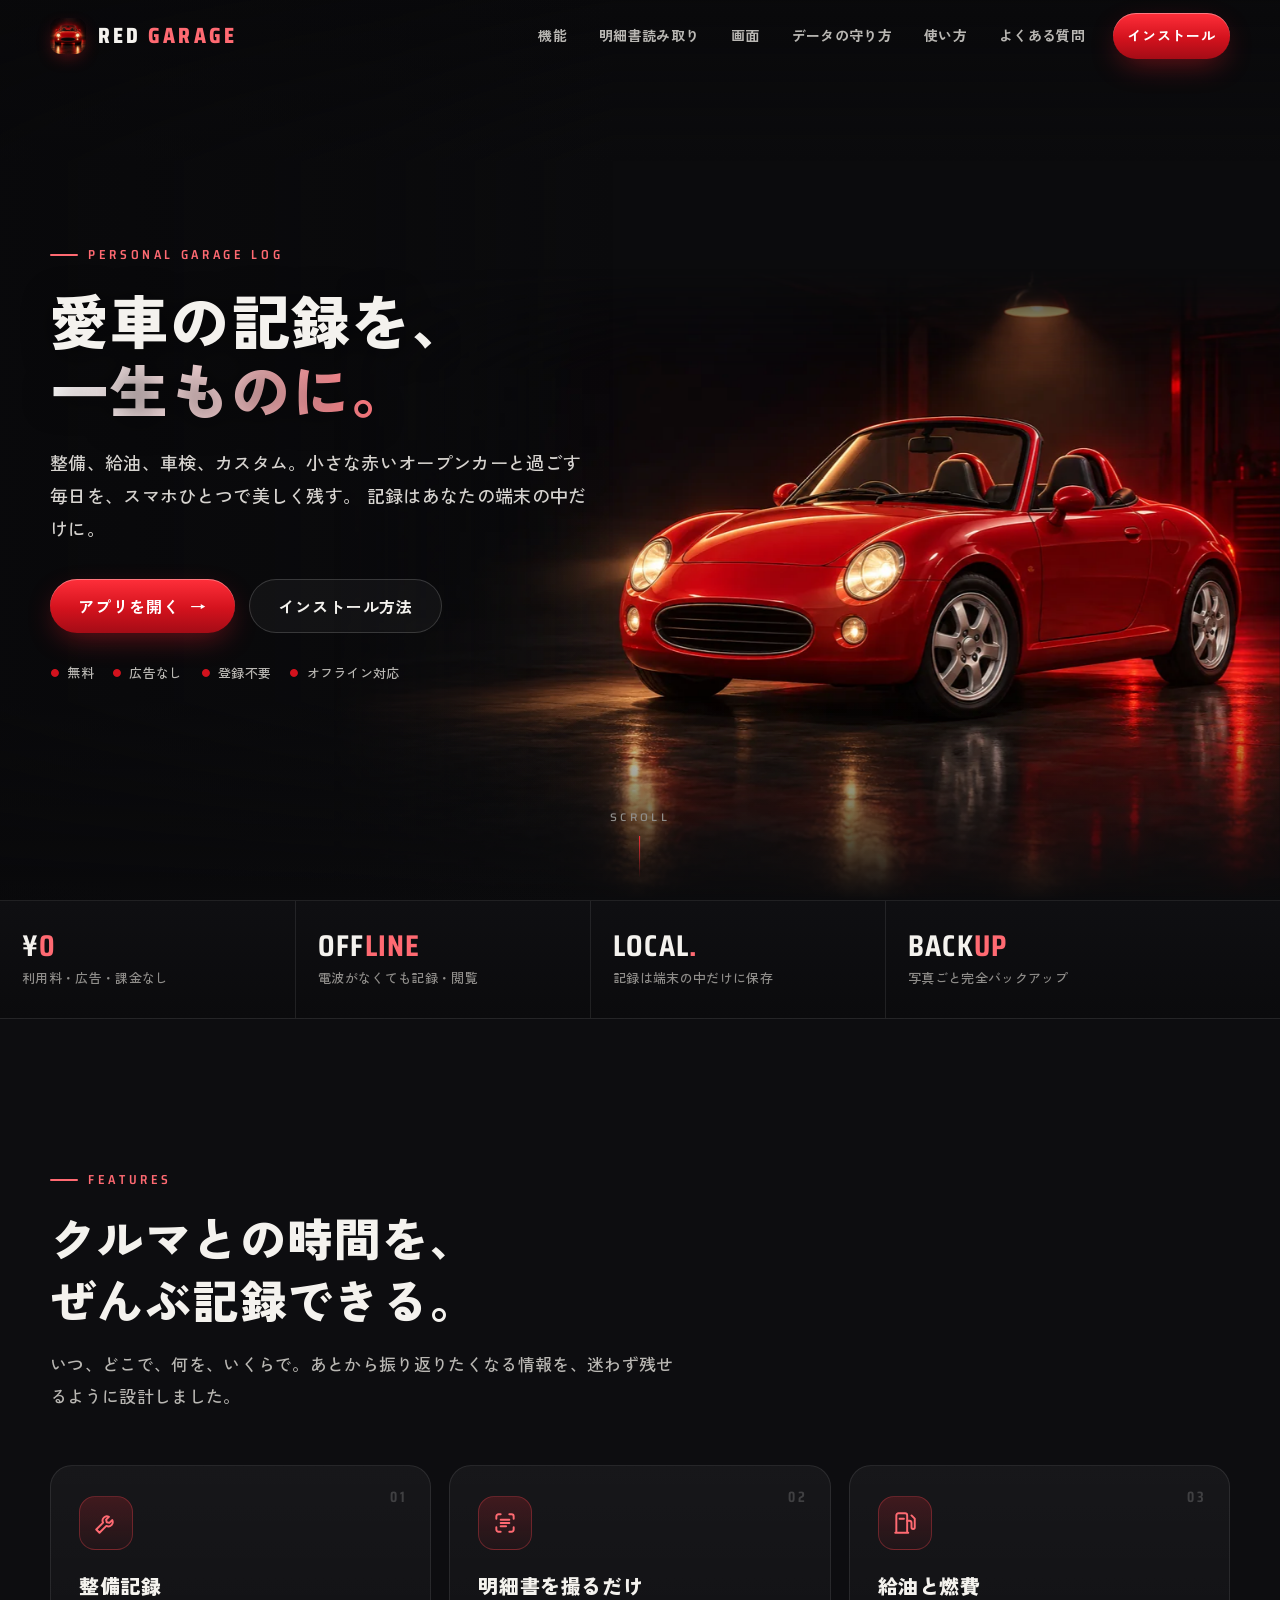
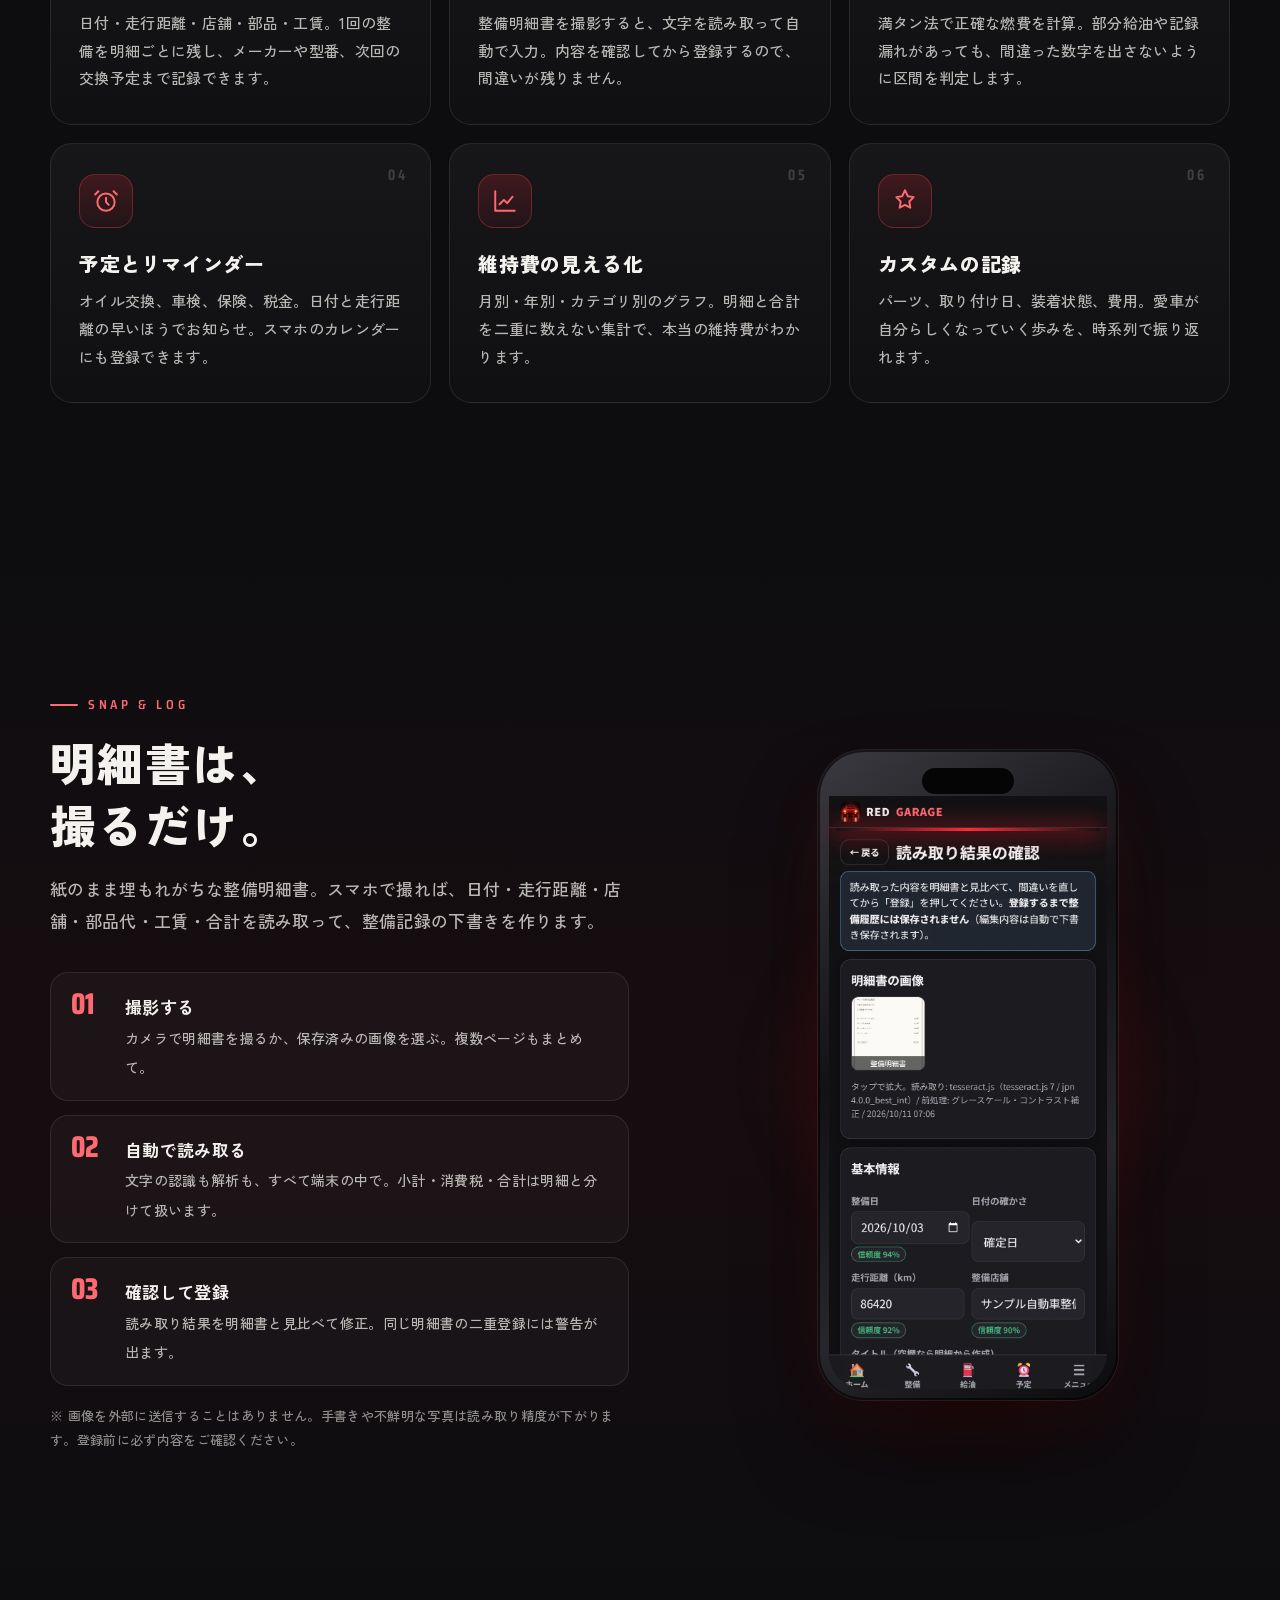
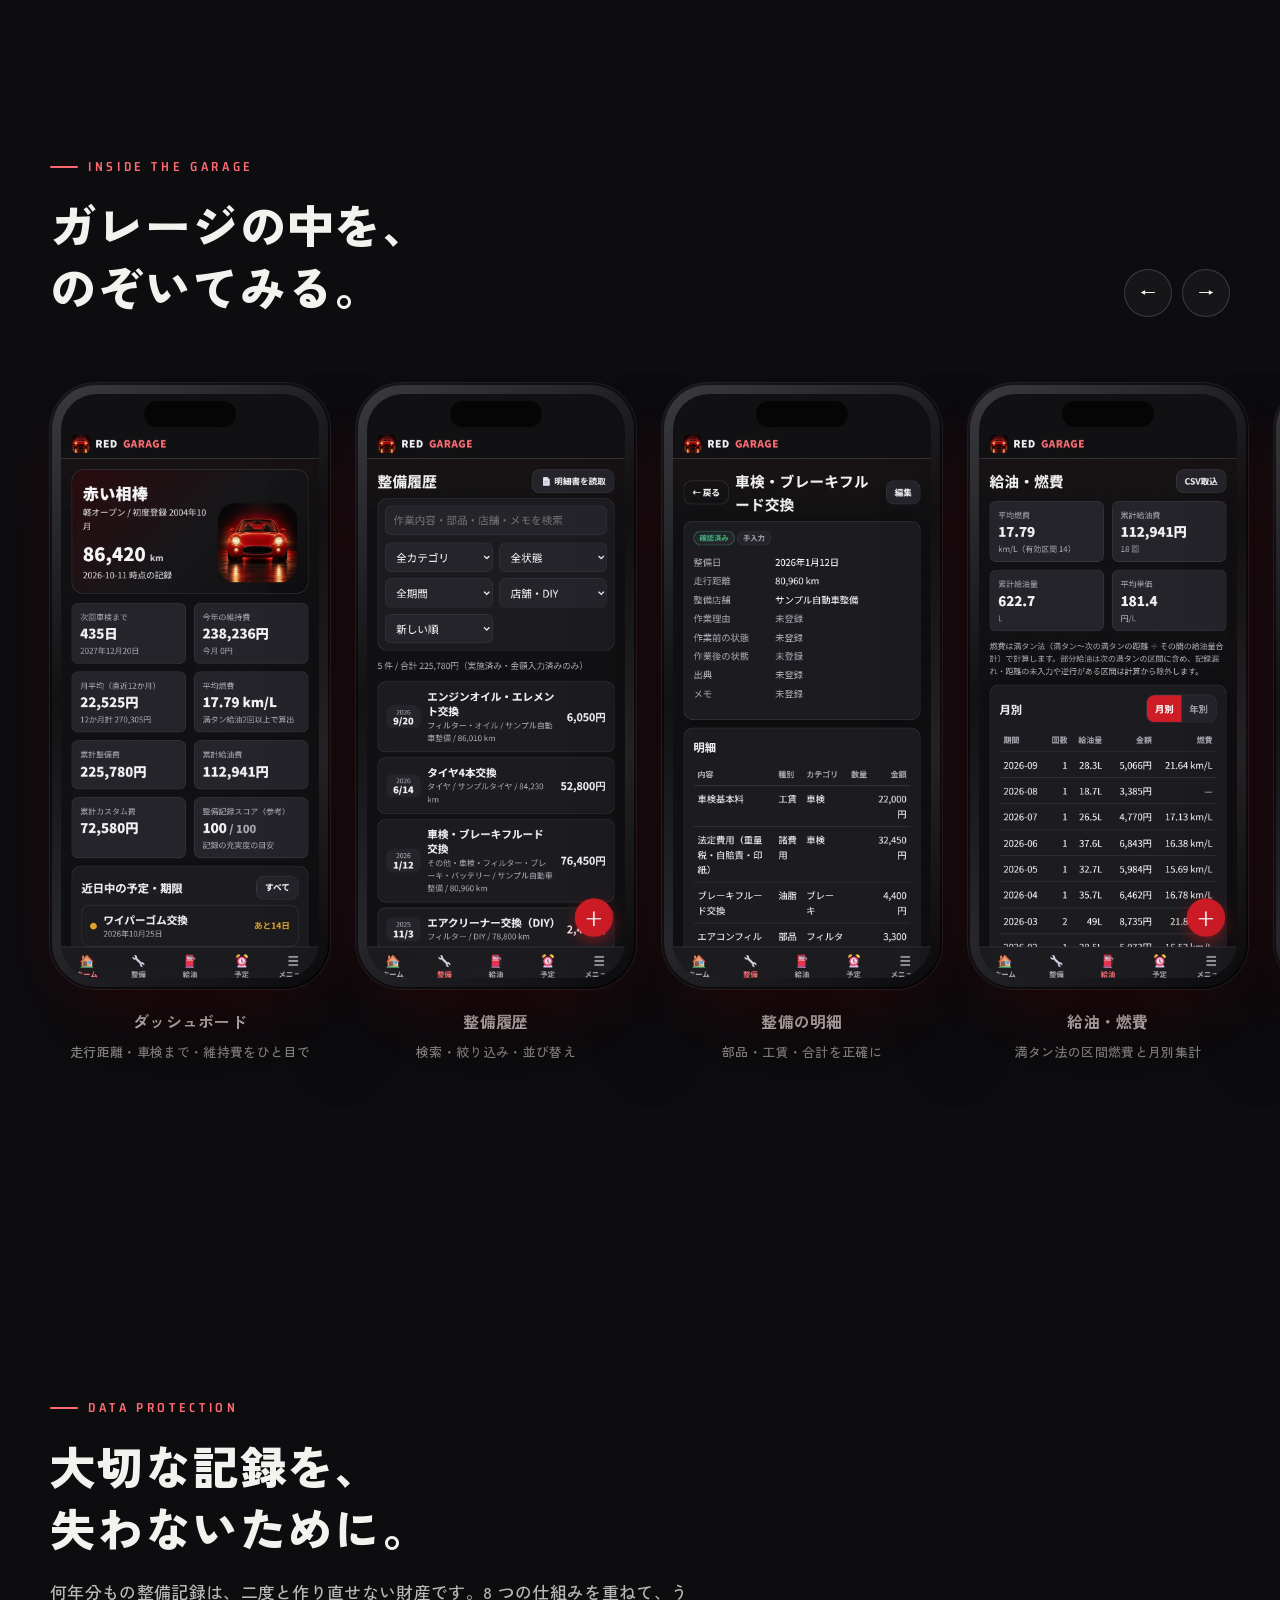
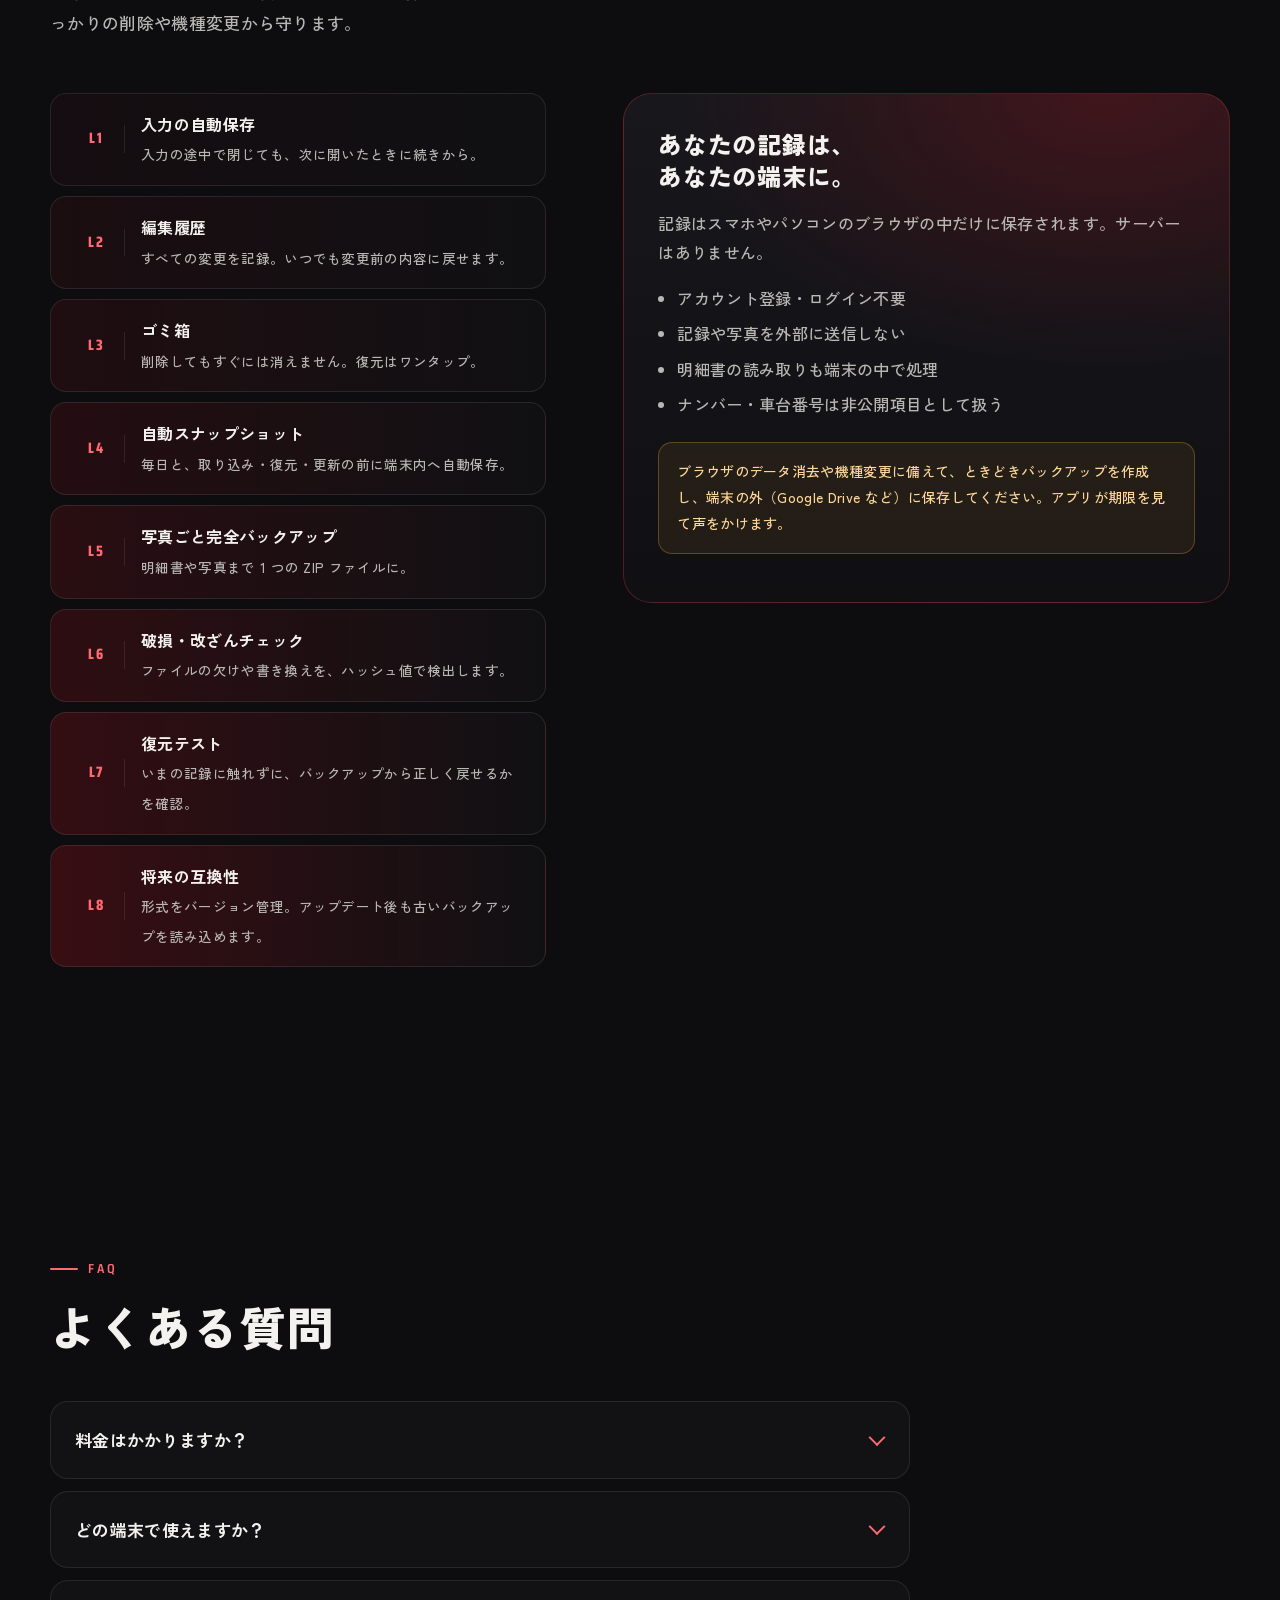
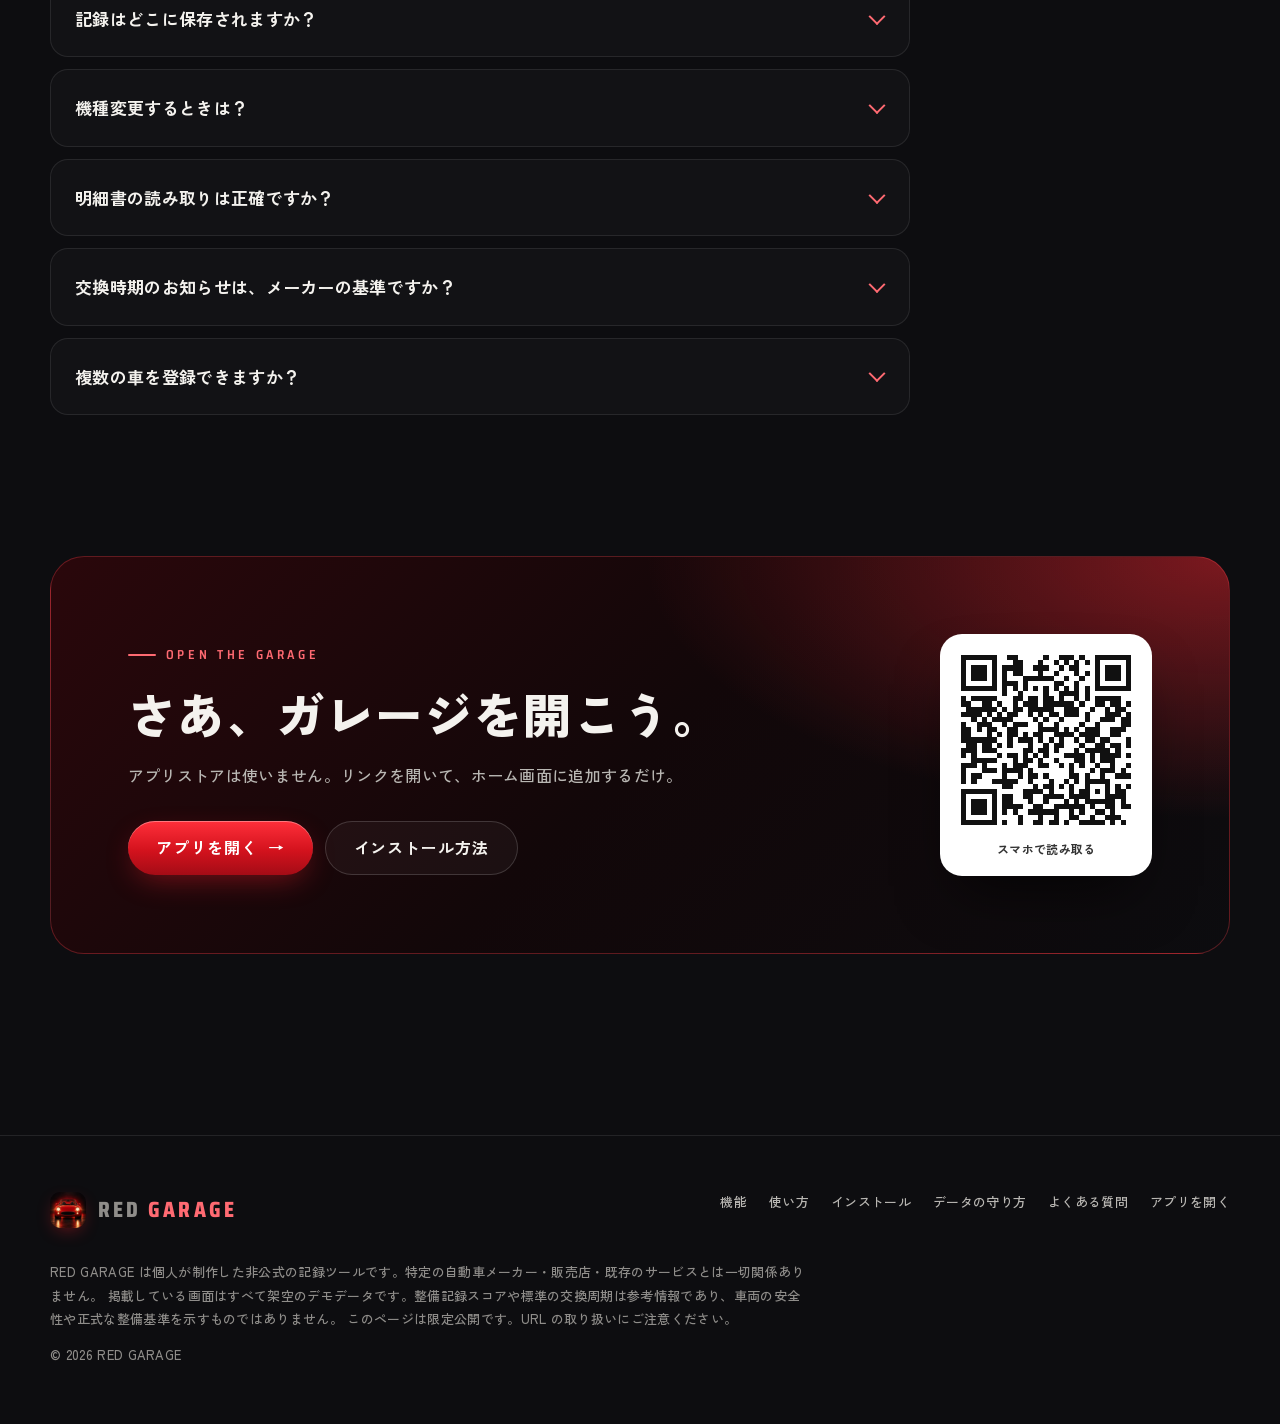
==== commit 7d7cd3d2: "アプリアイコンをトップ絵に合わせて作り直し" ====
--- a/index.html
+++ b/index.html
@@ -15,7 +15,8 @@
 <meta property="og:image:width" content="1200" />
 <meta property="og:image:height" content="630" />
 <meta name="twitter:card" content="summary_large_image" />
-<link rel="icon" href="./icon.svg" type="image/svg+xml" />
+<link rel="icon" href="./favicon-64.png" type="image/png" sizes="64x64" />
+<link rel="icon" href="./favicon-32.png" type="image/png" sizes="32x32" />
 <link rel="apple-touch-icon" href="./apple-touch-icon.png" />
 
     <title>RED GARAGE — 愛車の記録を、一生ものに。</title>
@@ -31,7 +32,7 @@
 <header class="header" id="top">
   <div class="wrap bar">
     <a class="logo" href="./index.html" aria-label="RED GARAGE トップ">
-      <img src="./icon.svg" alt="" width="36" height="36" />
+      <img src="./icon.png" alt="" width="36" height="36" />
       <span>RED <b>GARAGE</b></span>
     </a>
     <button class="menu-btn" type="button" aria-label="メニューを開く" aria-expanded="false" aria-controls="site-nav"><span></span><span></span><span></span></button>
@@ -243,7 +244,7 @@
     <footer>
   <div class="wrap">
     <div class="cols">
-      <a class="logo" href="./index.html"><img src="./icon.svg" alt="" width="36" height="36" /><span>RED <b>GARAGE</b></span></a>
+      <a class="logo" href="./index.html"><img src="./icon.png" alt="" width="36" height="36" /><span>RED <b>GARAGE</b></span></a>
       <nav aria-label="フッターメニュー">
         <a href="./index.html#features">機能</a>
         <a href="./guide.html">使い方</a>
